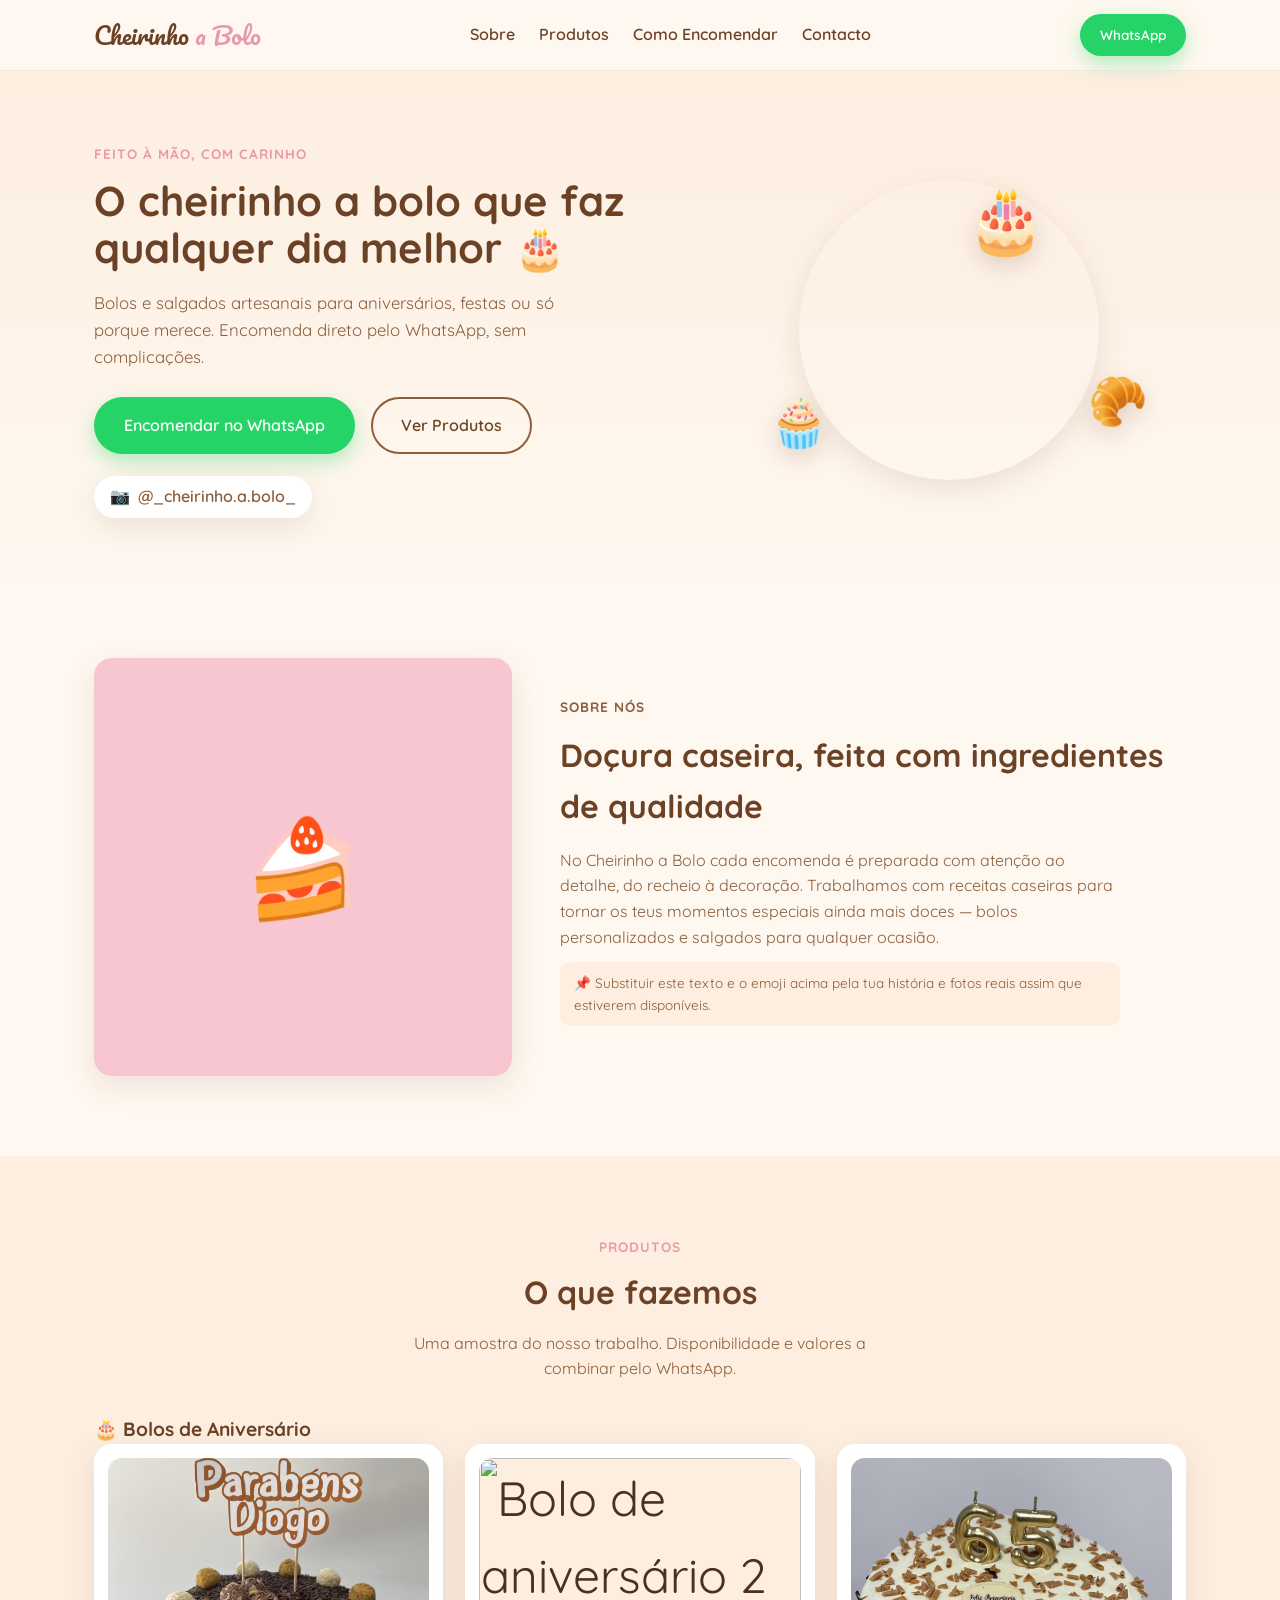
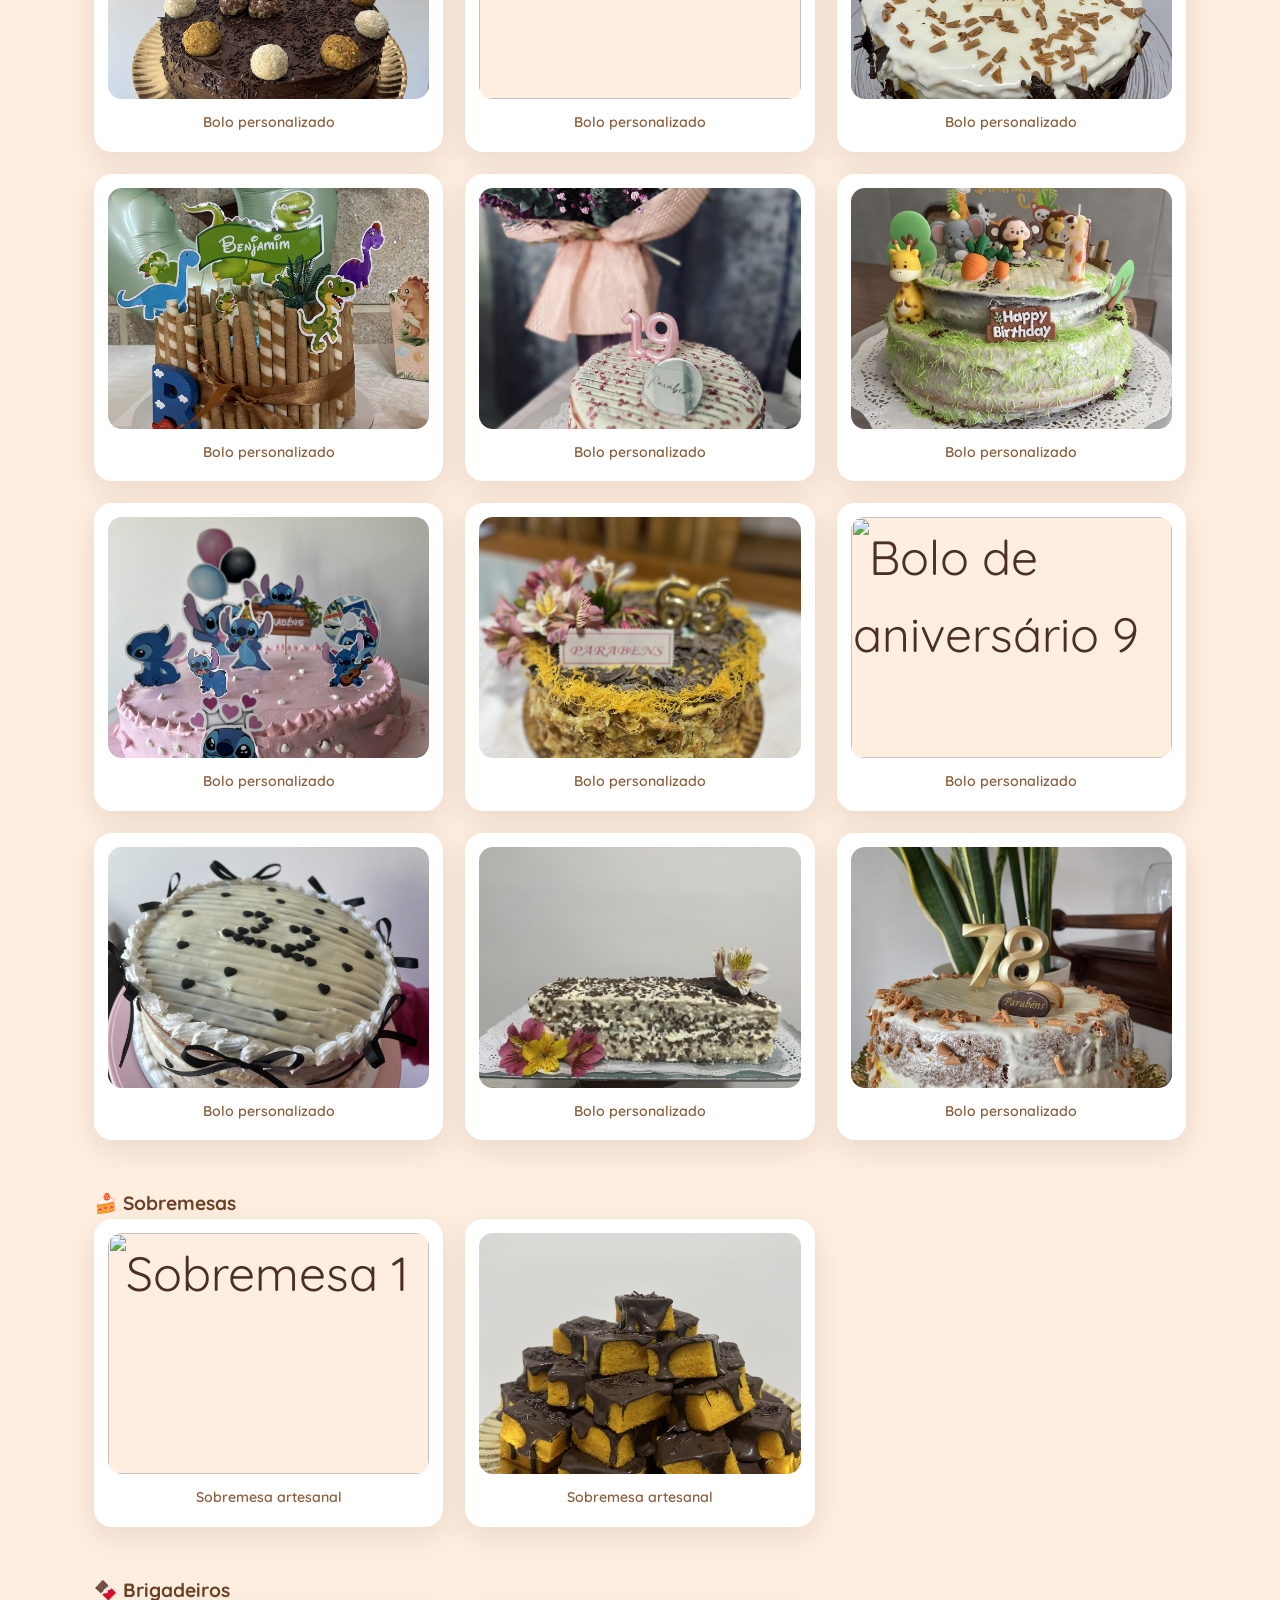
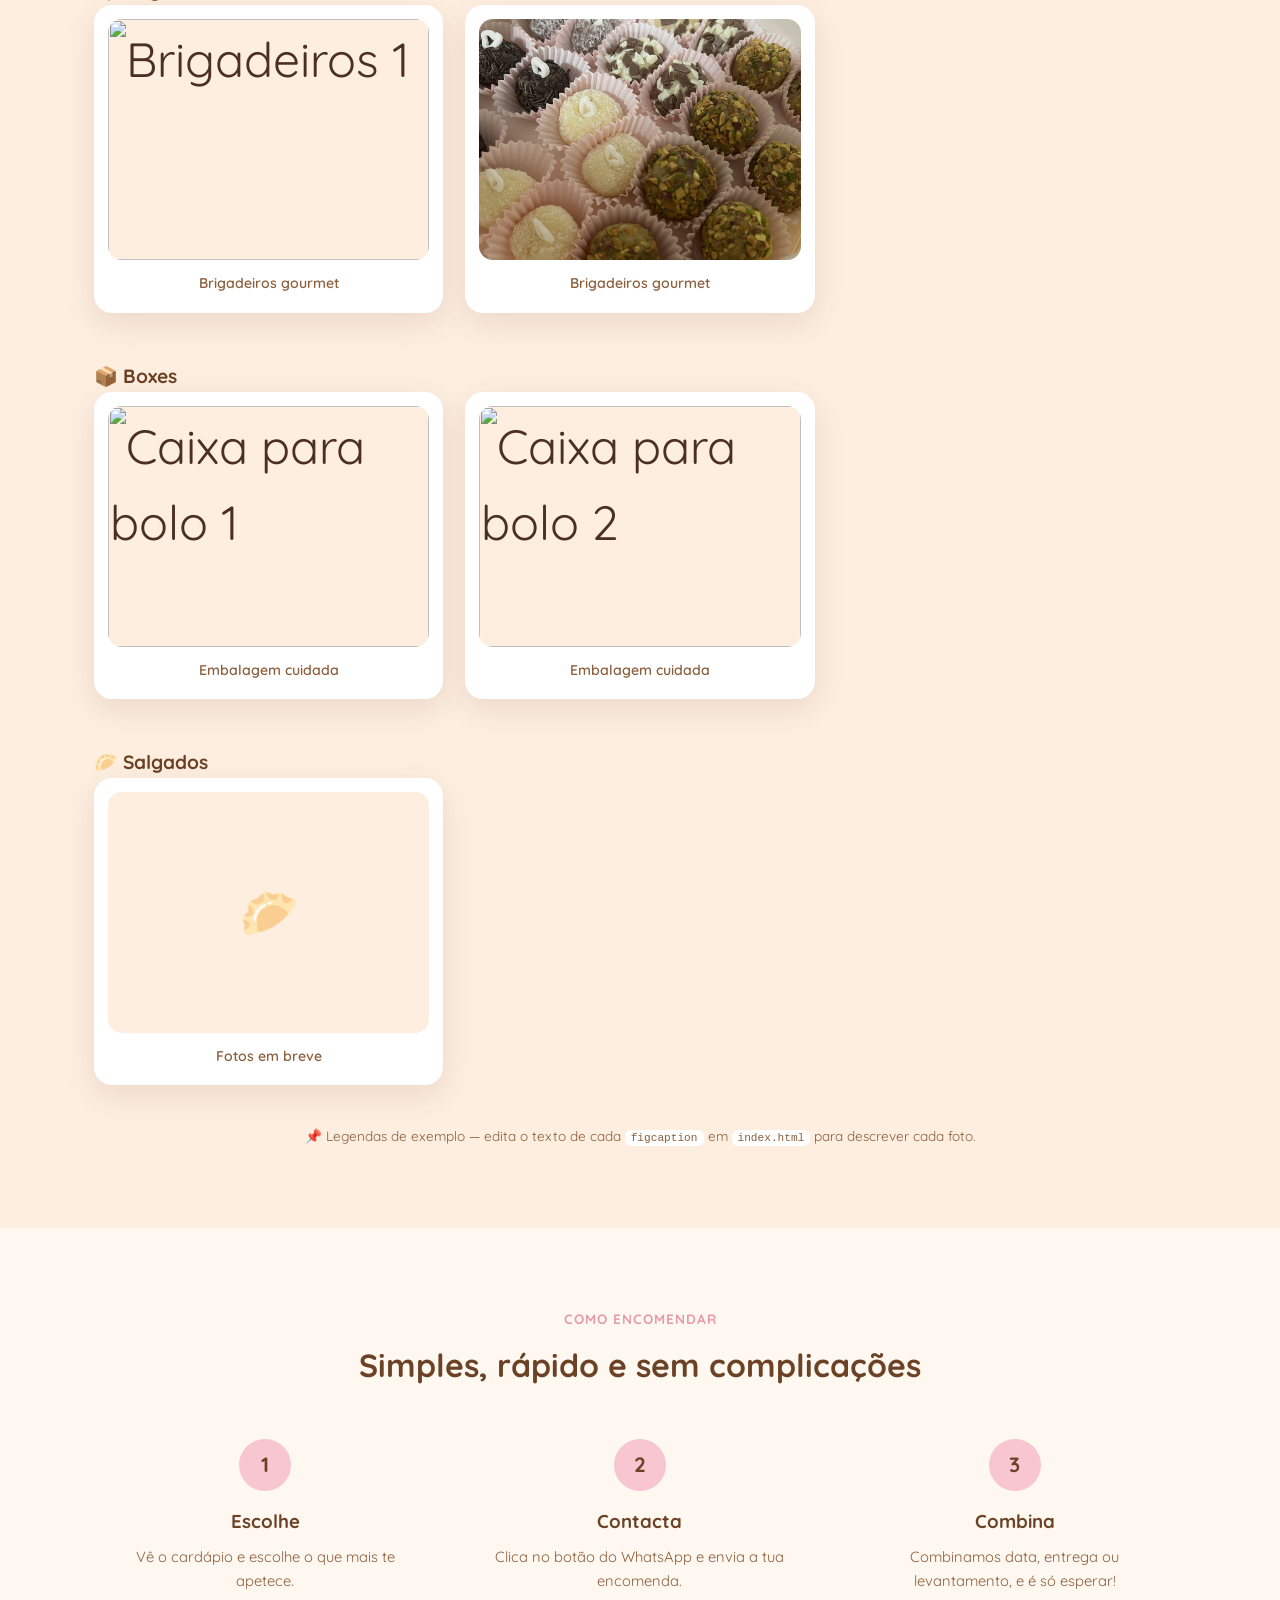
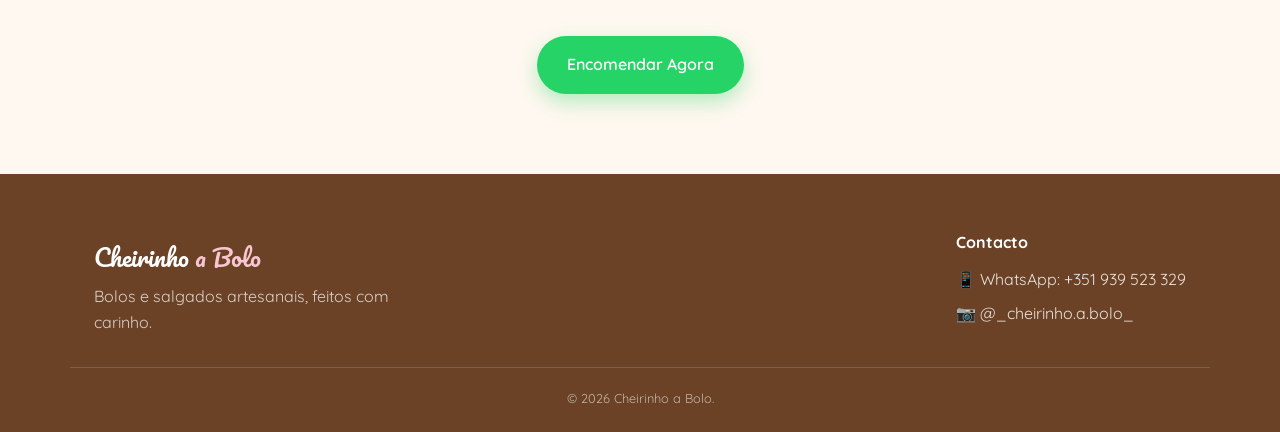
==== index.html @ de9acd0a "Add capa/extra photo toggle, seasonal categories, and vc-logo header Co-Authored-By: Claude Sonnet 5" ====
<!D
CTYPE html>
<html lang="pt">
<head>
<meta charset="UTF-8">
<meta name="viewport" content="width=device-width, initial-scale=1.0">
<title>Cheirinho a Bolo | Bolos e Salgados Artesanais</title>
<meta name="description" content="Bolos e salgados artesanais feitos com carinho. Encomendas via WhatsApp.">
<link rel="icon" href="data:image/svg+xml,<svg xmlns=%22http://www.w3.org/2000/svg%22 viewBox=%220 0 100 100%22><text y=%22.9em%22 font-size=%2290%22>🎂</text></svg>">
<link rel="preconnect" href="https://fonts.googleapis.com">
<link rel="preconnect" href="https://fonts.gstatic.com" crossorigin>
<link href="https://fonts.googleapis.com/css2?family=Quicksand:wght@400;500;600;700&family=Pacifico&display=swap" rel="stylesheet">
<link rel="stylesheet" href="css/style.css">
</head>
<body>

<header class="site-header">
  <div class="container header-inner">
    <a href="#topo" class="logo">Cheirinho <span>a Bolo</span></a>

    <nav class="nav" id="nav">
      <a href="#sobre">Sobre</a>
      <a href="#produtos">Produtos</a>
      <a href="#como-encomendar">Como Encomendar</a>
      <a href="#contacto">Contacto</a>
    </nav>

    <div class="header-actions">
      <a class="btn btn-whatsapp btn-small" href="https://wa.me/351939523329?text=Ol%C3%A1!%20Gostaria%20de%20obter%20mais%20informa%C3%A7%C3%B5es." target="_blank" rel="noopener">
        WhatsApp
      </a>
      <button class="nav-toggle" id="navToggle" aria-label="Abrir menu" aria-expanded="false">
        <span></span><span></span><span></span>
      </button>
    </div>
  </div>
</header>

<main id="topo">

  <!-- HERO -->
  <section class="hero">
    <div class="container hero-inner">
      <div class="hero-text">
        <p class="hero-kicker">Feito à mão, com carinho</p>
        <h1>O cheirinho a bolo que faz qualquer dia melhor 🎂</h1>
        <p class="hero-sub">Bolos e salgados artesanais para aniversários, festas ou só porque merece. Encomenda direto pelo WhatsApp, sem complicações.</p>
        <div class="hero-cta">
          <a class="btn btn-whatsapp" href="https://wa.me/351939523329?text=Ol%C3%A1!%20Gostaria%20de%20obter%20mais%20informa%C3%A7%C3%B5es." target="_blank" rel="noopener">
            Encomendar no WhatsApp
          </a>
          <a class="btn btn-outline" href="#produtos">Ver Produtos</a>
        </div>
        <a class="instagram-chip" href="https://www.instagram.com/_cheirinho.a.bolo_/" target="_blank" rel="noopener">
          <span class="ig-icon">📷</span> @_cheirinho.a.bolo_
        </a>
      </div>
      <div class="hero-visual" aria-hidden="true">
        <div class="hero-blob"></div>
        <div class="hero-emoji hero-emoji-1">🎂</div>
        <div class="hero-emoji hero-emoji-2">🧁</div>
        <div class="hero-emoji hero-emoji-3">🥐</div>
      </div>
    </div>
  </section>

  <!-- SOBRE -->
  <section class="sobre" id="sobre">
    <div class="container sobre-inner">
      <div class="sobre-placeholder" aria-hidden="true">🍰</div>
      <div class="sobre-text">
        <p class="section-kicker">Sobre nós</p>
        <h2>Doçura caseira, feita com ingredientes de qualidade</h2>
        <p>No Cheirinho a Bolo cada encomenda é preparada com atenção ao detalhe, do recheio à decoração. Trabalhamos com receitas caseiras para tornar os teus momentos especiais ainda mais doces — bolos personalizados e salgados para qualquer ocasião.</p>
        <p class="sobre-note">📌 Substituir este texto e o emoji acima pela tua história e fotos reais assim que estiverem disponíveis.</p>
      </div>
    </div>
  </section>

  <!-- PRODUTOS -->
  <section class="produtos" id="produtos">
    <div class="container">
      <p class="section-kicker center">Produtos</p>
      <h2 class="center">O que fazemos</h2>
      <p class="section-sub center">Uma amostra do nosso trabalho. Disponibilidade e valores a combinar pelo WhatsApp.</p>

      <div class="produto-categoria">
        <h3>🎂 Bolos de Aniversário</h3>
        <div class="produto-grid">
          <figure class="produto-card">
            <div class="produto-card-img"><img src="images/bolos-aniversario/bolos-aniversario-1.jpg" alt="Bolo de aniversário 1" loading="lazy"></div>
            <figcaption>Bolo personalizado</figcaption>
          </figure>
          <figure class="produto-card">
            <div class="produto-card-img"><img src="images/bolos-aniversario/bolos-aniversario-2.jpg" alt="Bolo de aniversário 2" loading="lazy"></div>
            <figcaption>Bolo personalizado</figcaption>
          </figure>
          <figure class="produto-card">
            <div class="produto-card-img"><img src="images/bolos-aniversario/bolos-aniversario-3.jpg" alt="Bolo de aniversário 3" loading="lazy"></div>
            <figcaption>Bolo personalizado</figcaption>
          </figure>
          <figure class="produto-card">
            <div class="produto-card-img"><img src="images/bolos-aniversario/bolos-aniversario-4.jpg" alt="Bolo de aniversário 4" loading="lazy"></div>
            <figcaption>Bolo personalizado</figcaption>
          </figure>
          <figure class="produto-card">
            <div class="produto-card-img"><img src="images/bolos-aniversario/bolos-aniversario-5.jpg" alt="Bolo de aniversário 5" loading="lazy"></div>
            <figcaption>Bolo personalizado</figcaption>
          </figure>
          <figure class="produto-card">
            <div class="produto-card-img"><img src="images/bolos-aniversario/bolos-aniversario-6.jpg" alt="Bolo de aniversário 6" loading="lazy"></div>
            <figcaption>Bolo personalizado</figcaption>
          </figure>
          <figure class="produto-card">
            <div class="produto-card-img"><img src="images/bolos-aniversario/bolos-aniversario-7.jpg" alt="Bolo de aniversário 7" loading="lazy"></div>
            <figcaption>Bolo personalizado</figcaption>
          </figure>
          <figure class="produto-card">
            <div class="produto-card-img"><img src="images/bolos-aniversario/bolos-aniversario-8.jpg" alt="Bolo de aniversário 8" loading="lazy"></div>
            <figcaption>Bolo personalizado</figcaption>
          </figure>
          <figure class="produto-card">
            <div class="produto-card-img"><img src="images/bolos-aniversario/bolos-aniversario-9.jpg" alt="Bolo de aniversário 9" loading="lazy"></div>
            <figcaption>Bolo personalizado</figcaption>
          </figure>
          <figure class="produto-card">
            <div class="produto-card-img"><img src="images/bolos-aniversario/bolos-aniversario-10.jpg" alt="Bolo de aniversário 10" loading="lazy"></div>
            <figcaption>Bolo personalizado</figcaption>
          </figure>
          <figure class="produto-card">
            <div class="produto-card-img"><img src="images/bolos-aniversario/bolos-aniversario-11.jpg" alt="Bolo de aniversário 11" loading="lazy"></div>
            <figcaption>Bolo personalizado</figcaption>
          </figure>
          <figure class="produto-card">
            <div class="produto-card-img"><img src="images/bolos-aniversario/bolos-aniversario-12.jpg" alt="Bolo de aniversário 12" loading="lazy"></div>
            <figcaption>Bolo personalizado</figcaption>
          </figure>
        </div>
      </div>

      <div class="produto-categoria">
        <h3>🍰 Sobremesas</h3>
        <div class="produto-grid">
          <figure class="produto-card">
            <div class="produto-card-img"><img src="images/sobremesas/sobremesas-1.jpg" alt="Sobremesa 1" loading="lazy"></div>
            <figcaption>Sobremesa artesanal</figcaption>
          </figure>
          <figure class="produto-card">
            <div class="produto-card-img"><img src="images/sobremesas/sobremesas-2.jpg" alt="Sobremesa 2" loading="lazy"></div>
            <figcaption>Sobremesa artesanal</figcaption>
          </figure>
        </div>
      </div>

      <div class="produto-categoria">
        <h3>🍫 Brigadeiros</h3>
        <div class="produto-grid">
          <figure class="produto-card">
            <div class="produto-card-img"><img src="images/brigadeiros/brigadeiros-1.jpg" alt="Brigadeiros 1" loading="lazy"></div>
            <figcaption>Brigadeiros gourmet</figcaption>
          </figure>
          <figure class="produto-card">
            <div class="produto-card-img"><img src="images/brigadeiros/brigadeiros-2.jpg" alt="Brigadeiros 2" loading="lazy"></div>
            <figcaption>Brigadeiros gourmet</figcaption>
          </figure>
        </div>
      </div>

      <div class="produto-categoria">
        <h3>📦 Boxes</h3>
        <div class="produto-grid">
          <figure class="produto-card">
            <div class="produto-card-img"><img src="images/boxes/boxes-1.jpg" alt="Caixa para bolo 1" loading="lazy"></div>
            <figcaption>Embalagem cuidada</figcaption>
          </figure>
          <figure class="produto-card">
            <div class="produto-card-img"><img src="images/boxes/boxes-2.jpg" alt="Caixa para bolo 2" loading="lazy"></div>
            <figcaption>Embalagem cuidada</figcaption>
          </figure>
        </div>
      </div>

      <div class="produto-categoria">
        <h3>🥟 Salgados</h3>
        <div class="produto-grid">
          <figure class="produto-card">
            <div class="produto-card-img" aria-hidden="true">🥟</div>
            <figcaption>Fotos em breve</figcaption>
          </figure>
        </div>
      </div>

      <p class="menu-note">📌 Legendas de exemplo — edita o texto de cada <code>figcaption</code> em <code>index.html</code> para descrever cada foto.</p>
    </div>
  </section>

  <!-- COMO ENCOMENDAR -->
  <section class="passos" id="como-encomendar">
    <div class="container">
      <p class="section-kicker center">Como encomendar</p>
      <h2 class="center">Simples, rápido e sem complicações</h2>

      <div class="passos-grid">
        <div class="passo">
          <div class="passo-num">1</div>
          <h3>Escolhe</h3>
          <p>Vê o cardápio e escolhe o que mais te apetece.</p>
        </div>
        <div class="passo">
          <div class="passo-num">2</div>
          <h3>Contacta</h3>
          <p>Clica no botão do WhatsApp e envia a tua encomenda.</p>
        </div>
        <div class="passo">
          <div class="passo-num">3</div>
          <h3>Combina</h3>
          <p>Combinamos data, entrega ou levantamento, e é só esperar!</p>
        </div>
      </div>

      <div class="passos-cta">
        <a class="btn btn-whatsapp" href="https://wa.me/351939523329?text=Ol%C3%A1!%20Gostaria%20de%20obter%20mais%20informa%C3%A7%C3%B5es." target="_blank" rel="noopener">
          Encomendar Agora
        </a>
      </div>
    </div>
  </section>

</main>

<footer class="site-footer" id="contacto">
  <div class="container footer-inner">
    <div class="footer-brand">
      <p class="logo">Cheirinho <span>a Bolo</span></p>
      <p>Bolos e salgados artesanais, feitos com carinho.</p>
    </div>

    <div class="footer-links">
      <h4>Contacto</h4>
      <a href="https://wa.me/351939523329" target="_blank" rel="noopener">📱 WhatsApp: +351 939 523 329</a>
      <a href="https://www.instagram.com/_cheirinho.a.bolo_/" target="_blank" rel="noopener">📷 @_cheirinho.a.bolo_</a>
    </div>
  </div>
  <p class="footer-bottom">© <span id="year"></span> Cheirinho a Bolo.</p>
</footer>

<script src="js/script.js"></script>
</body>
</html>
---- css/style.css ----
/* ---------- Reset & base ---------- */
* { box-sizing: border-box; margin: 0; padding: 0; }

:root {
  --pink: #f7c6d0;
  --pink-dark: #e79aac;
  --cream: #fff8f0;
  --cream-2: #fdeee0;
  --brown: #6b4226;
  --brown-light: #8b5e3c;
  --gold: #d9a66c;
  --whatsapp: #25d366;
  --whatsapp-dark: #1ebe5b;
  --text: #4a2f22;
  --radius: 18px;
  --shadow: 0 10px 30px rgba(107, 66, 38, 0.12);
}

html { scroll-behavior: smooth; }

body {
  font-family: 'Quicksand', sans-serif;
  color: var(--text);
  background: var(--cream);
  line-height: 1.6;
}

h1, h2, h3 {
  font-weight: 700;
  color: var(--brown);
}

.container {
  width: 100%;
  max-width: 1140px;
  margin: 0 auto;
  padding: 0 24px;
}

a { text-decoration: none; color: inherit; }
ul { list-style: none; }
img { max-width: 100%; display: block; }

.center { text-align: center; }

/* ---------- Buttons ---------- */
.btn {
  display: inline-flex;
  align-items: center;
  gap: 8px;
  padding: 14px 28px;
  border-radius: 999px;
  font-weight: 600;
  font-size: 1rem;
  border: 2px solid transparent;
  cursor: pointer;
  transition: transform 0.15s ease, box-shadow 0.15s ease, background 0.15s ease;
}
.btn:hover { transform: translateY(-2px); }

.btn-whatsapp {
  background: var(--whatsapp);
  color: #fff;
  box-shadow: 0 8px 20px rgba(37, 211, 102, 0.35);
}
.btn-whatsapp:hover { background: var(--whatsapp-dark); }

.btn-outline {
  background: transparent;
  color: var(--brown);
  border-color: var(--brown-light);
}
.btn-outline:hover { background: var(--cream-2); }

.btn-small {
  padding: 8px 18px;
  font-size: 0.85rem;
}

/* ---------- Header ---------- */
.site-header {
  position: sticky;
  top: 0;
  z-index: 100;
  background: rgba(255, 248, 240, 0.92);
  backdrop-filter: blur(8px);
  border-bottom: 1px solid rgba(107, 66, 38, 0.08);
}

.header-inner {
  display: flex;
  align-items: center;
  justify-content: space-between;
  padding-top: 14px;
  padding-bottom: 14px;
}

.logo {
  font-family: 'Pacifico', cursive;
  font-size: 1.5rem;
  color: var(--brown);
}
.logo span { color: var(--pink-dark); }

.logo-link { display: flex; align-items: center; }
.logo-img {
  height: 40px;
  width: auto;
}

.footer-logo-img {
  height: 84px;
  width: 84px;
  border-radius: 50%;
  object-fit: cover;
  margin-bottom: 14px;
}

.nav {
  display: flex;
  flex-wrap: wrap;
  gap: 24px;
}
.nav a {
  font-weight: 600;
  color: var(--brown);
  position: relative;
}
.nav a:hover { color: var(--pink-dark); }

.header-actions {
  display: flex;
  align-items: center;
  gap: 14px;
}

.nav-toggle {
  display: none;
  flex-direction: column;
  gap: 5px;
  background: none;
  border: none;
  cursor: pointer;
  padding: 6px;
}
.nav-toggle span {
  width: 24px;
  height: 2px;
  background: var(--brown);
  border-radius: 2px;
}

/* ---------- Hero ---------- */
.hero {
  padding: 72px 0 60px;
  background: linear-gradient(180deg, var(--cream-2) 0%, var(--cream) 100%);
  overflow: hidden;
}

.hero-inner {
  display: grid;
  grid-template-columns: 1.1fr 0.9fr;
  gap: 40px;
  align-items: center;
}

.hero-kicker {
  font-weight: 700;
  color: var(--pink-dark);
  text-transform: uppercase;
  letter-spacing: 1px;
  font-size: 0.85rem;
  margin-bottom: 12px;
}

.hero-text h1 {
  font-size: 2.6rem;
  line-height: 1.15;
  margin-bottom: 18px;
}

.hero-sub {
  font-size: 1.05rem;
  color: var(--brown-light);
  margin-bottom: 26px;
  max-width: 480px;
}

.hero-cta {
  display: flex;
  flex-wrap: wrap;
  gap: 16px;
  margin-bottom: 22px;
}

.instagram-chip {
  display: inline-flex;
  align-items: center;
  gap: 8px;
  font-weight: 600;
  color: var(--brown-light);
  background: #fff;
  padding: 8px 16px;
  border-radius: 999px;
  box-shadow: var(--shadow);
}
.instagram-chip:hover { color: var(--pink-dark); }

.hero-visual {
  position: relative;
  height: 340px;
}

.hero-blob {
  position: absolute;
  inset: 0;
  margin: auto;
  width: 300px;
  height: 300px;
  border-radius: 50%;
  object-fit: cover;
  box-shadow: var(--shadow);
  animation: float 7s ease-in-out infinite;
}

.hero-emoji {
  position: absolute;
  font-size: 4rem;
  filter: drop-shadow(0 8px 12px rgba(107,66,38,0.2));
}
.hero-emoji-1 { top: 2%; left: 62%; transform: translateX(-50%); animation: float 6s ease-in-out infinite; }
.hero-emoji-2 { bottom: 12%; left: 12%; font-size: 3rem; animation: float 5s ease-in-out infinite 0.5s; }
.hero-emoji-3 { bottom: 18%; right: 8%; font-size: 3rem; animation: float 6.5s ease-in-out infinite 1s; }

@keyframes float {
  0%, 100% { transform: translateY(0); }
  50% { transform: translateY(-14px); }
}

/* ---------- Sobre ---------- */
.sobre { padding: 80px 0; }

.sobre-inner {
  display: grid;
  grid-template-columns: 0.8fr 1.2fr;
  gap: 48px;
  align-items: center;
}

.sobre-placeholder {
  background: var(--pink);
  border-radius: var(--radius);
  aspect-ratio: 1 / 1;
  display: flex;
  align-items: center;
  justify-content: center;
  font-size: 6rem;
  box-shadow: var(--shadow);
}

.section-kicker {
  font-weight: 700;
  color: var(--pink-dark);
  text-transform: uppercase;
  letter-spacing: 1px;
  font-size: 0.85rem;
  margin-bottom: 10px;
}

.sobre-text h2 { font-size: 2rem; margin-bottom: 16px; }
.sobre-text p { color: var(--brown-light); margin-bottom: 12px; max-width: 560px; }
.sobre-note {
  font-size: 0.85rem;
  background: var(--cream-2);
  padding: 10px 14px;
  border-radius: 10px;
  display: inline-block;
  color: var(--brown);
}

/* ---------- Produtos ---------- */
.produtos { padding: 80px 0; background: var(--cream-2); }
.produtos-ocasioes { background: var(--cream); border-top: 1px solid rgba(107, 66, 38, 0.08); }

.produtos h2 { font-size: 2rem; margin-bottom: 12px; }
.section-sub {
  color: var(--brown-light);
  max-width: 520px;
  margin: 0 auto 32px;
}

.produto-categoria { margin-top: 48px; }
.produto-categoria:first-of-type { margin-top: 0; }

.produto-categoria h3 {
  font-size: 1.2rem;
  margin: 0;
}

.produto-cat-toggle {
  display: flex;
  align-items: center;
  justify-content: space-between;
  gap: 16px;
  width: 100%;
  background: none;
  border: none;
  padding: 0;
  margin-bottom: 18px;
  cursor: pointer;
  font-family: inherit;
  text-align: left;
}

.toggle-hint {
  display: inline-flex;
  align-items: center;
  gap: 4px;
  flex-shrink: 0;
  font-size: 0.85rem;
  font-weight: 600;
  color: var(--pink-dark);
}

.chevron {
  display: inline-block;
  transition: transform 0.2s ease;
}
.produto-cat-toggle[aria-expanded="true"] .chevron { transform: rotate(180deg); }

.produto-grid {
  display: grid;
  grid-template-columns: repeat(3, 1fr);
  gap: 22px;
}

.produto-grid-extra {
  margin-top: 22px;
}
.produto-grid[hidden] {
  display: none;
}

.produto-card {
  background: #fff;
  border-radius: var(--radius);
  padding: 14px;
  box-shadow: var(--shadow);
  transition: transform 0.15s ease;
}
.produto-card:hover { transform: translateY(-4px); }

.produto-card-img {
  background: var(--cream-2);
  border-radius: 14px;
  aspect-ratio: 4 / 3;
  display: flex;
  align-items: center;
  justify-content: center;
  font-size: 3rem;
  overflow: hidden;
}
.produto-card-img img { width: 100%; height: 100%; object-fit: cover; }

.produto-card figcaption {
  color: var(--brown-light);
  font-size: 0.88rem;
  font-weight: 600;
  text-align: center;
  padding: 12px 4px 4px;
}

.menu-note {
  text-align: center;
  margin-top: 40px;
  font-size: 0.85rem;
  color: var(--brown-light);
}
.menu-note code {
  background: #fff;
  padding: 2px 6px;
  border-radius: 6px;
  font-size: 0.82em;
}

/* ---------- Passos ---------- */
.passos { padding: 80px 0; }
.passos h2 { font-size: 2rem; margin-bottom: 48px; }

.passos-grid {
  display: grid;
  grid-template-columns: repeat(3, 1fr);
  gap: 32px;
  margin-bottom: 44px;
}

.passo { text-align: center; padding: 0 16px; }

.passo-num {
  width: 52px;
  height: 52px;
  border-radius: 50%;
  background: var(--pink);
  color: var(--brown);
  font-weight: 700;
  font-size: 1.3rem;
  display: flex;
  align-items: center;
  justify-content: center;
  margin: 0 auto 16px;
}

.passo h3 { margin-bottom: 8px; }
.passo p { color: var(--brown-light); font-size: 0.92rem; }

.passos-cta { text-align: center; }

/* ---------- Footer ---------- */
.site-footer {
  background: var(--brown);
  color: var(--cream);
  padding: 56px 0 24px;
}

.footer-inner {
  display: flex;
  flex-wrap: wrap;
  justify-content: space-between;
  gap: 32px;
  padding-bottom: 32px;
  border-bottom: 1px solid rgba(255,255,255,0.15);
}

.footer-brand .logo { color: #fff; }
.footer-brand .logo span { color: var(--pink); }
.footer-brand p { color: rgba(255,255,255,0.75); margin-top: 8px; max-width: 320px; }

.footer-links h4 { color: #fff; margin-bottom: 12px; }
.footer-links a {
  display: block;
  color: rgba(255,255,255,0.85);
  margin-bottom: 8px;
}
.footer-links a:hover { color: var(--pink); }

.footer-bottom {
  text-align: center;
  font-size: 0.8rem;
  color: rgba(255,255,255,0.6);
  margin-top: 20px;
}

/* ---------- Responsive ---------- */
@media (max-width: 860px) {
  .hero-inner, .sobre-inner { grid-template-columns: 1fr; }
  .sobre-placeholder { width: 220px; margin: 0 auto; }
  .produto-grid { grid-template-columns: repeat(2, 1fr); }
  .passos-grid { grid-template-columns: 1fr; }
}

@media (max-width: 640px) {
  .nav {
    position: absolute;
    top: 100%;
    left: 0;
    right: 0;
    background: var(--cream);
    flex-direction: column;
    padding: 20px 24px;
    gap: 16px;
    box-shadow: var(--shadow);
    display: none;
  }
  .nav.open { display: flex; }
  .nav-toggle { display: flex; }
  .hero-text h1 { font-size: 2rem; }
  .produto-grid { grid-template-columns: 1fr; }
  .footer-inner { flex-direction: column; }
}
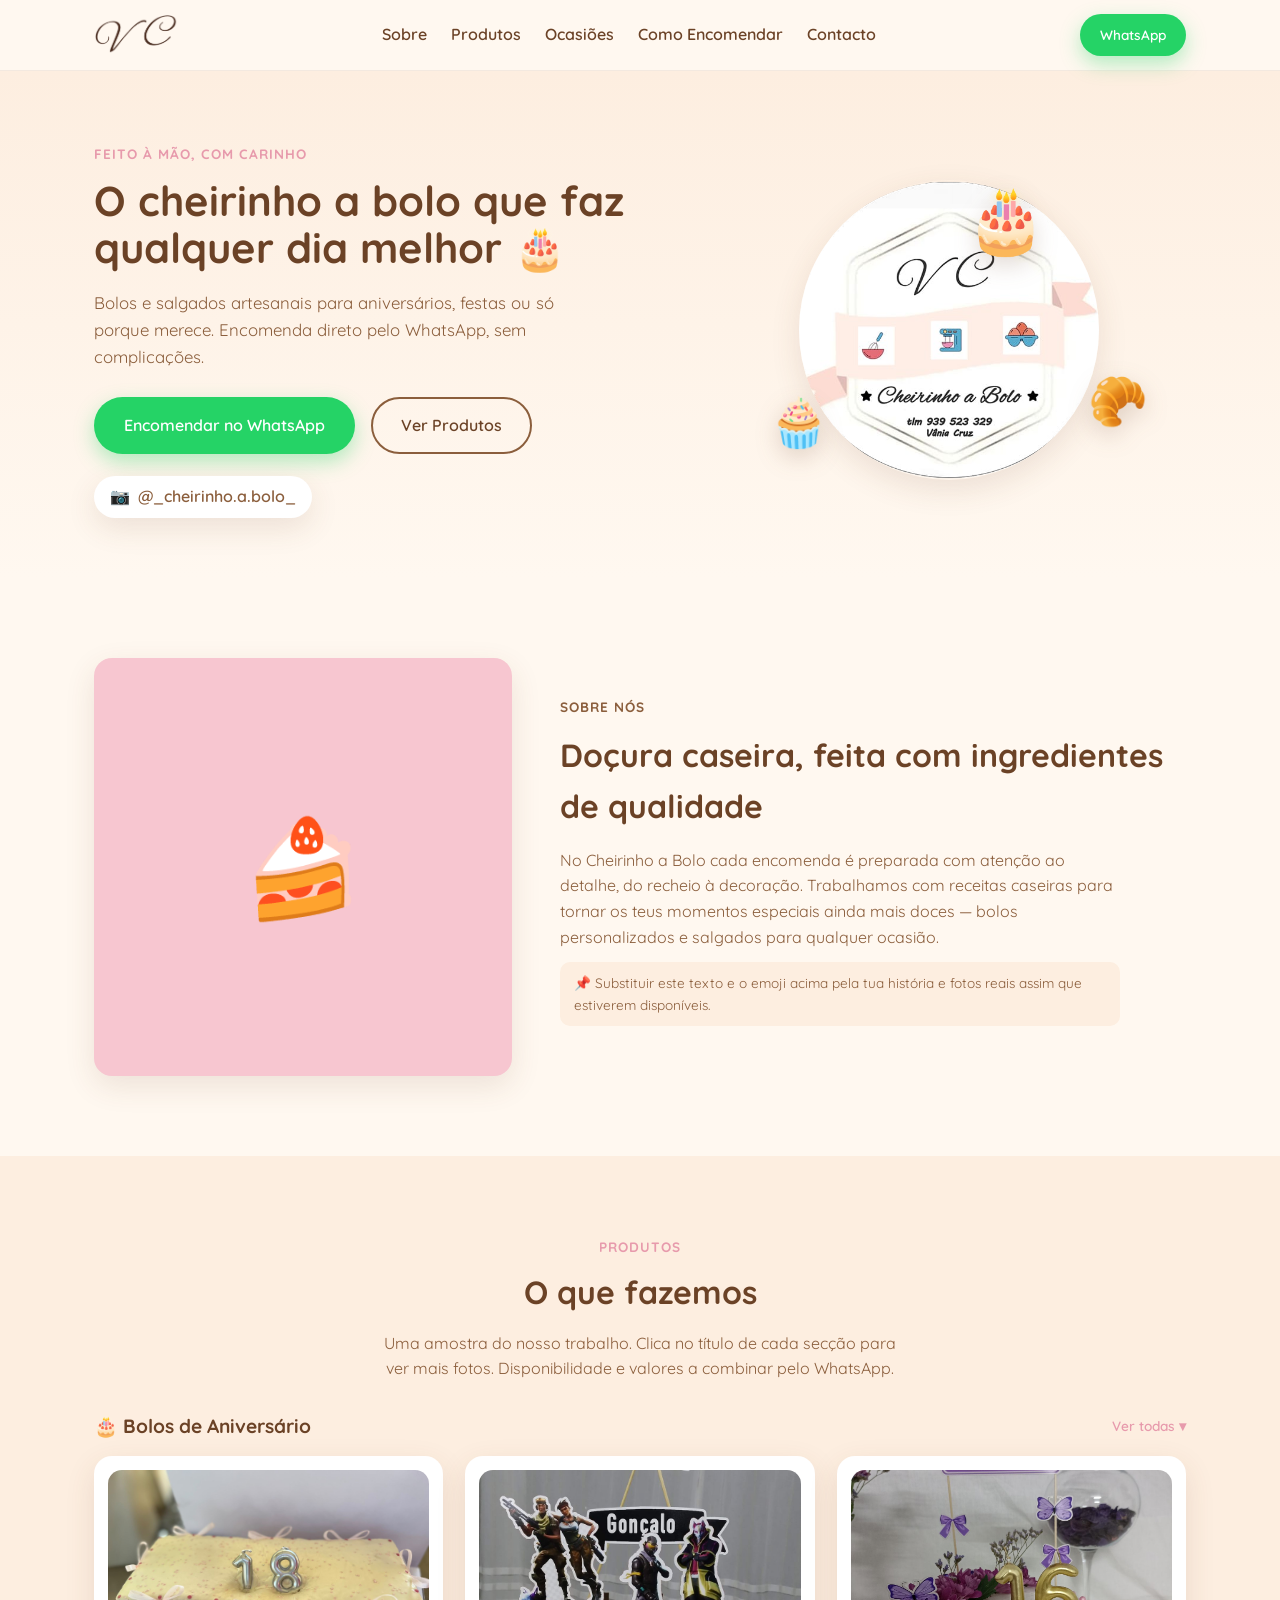
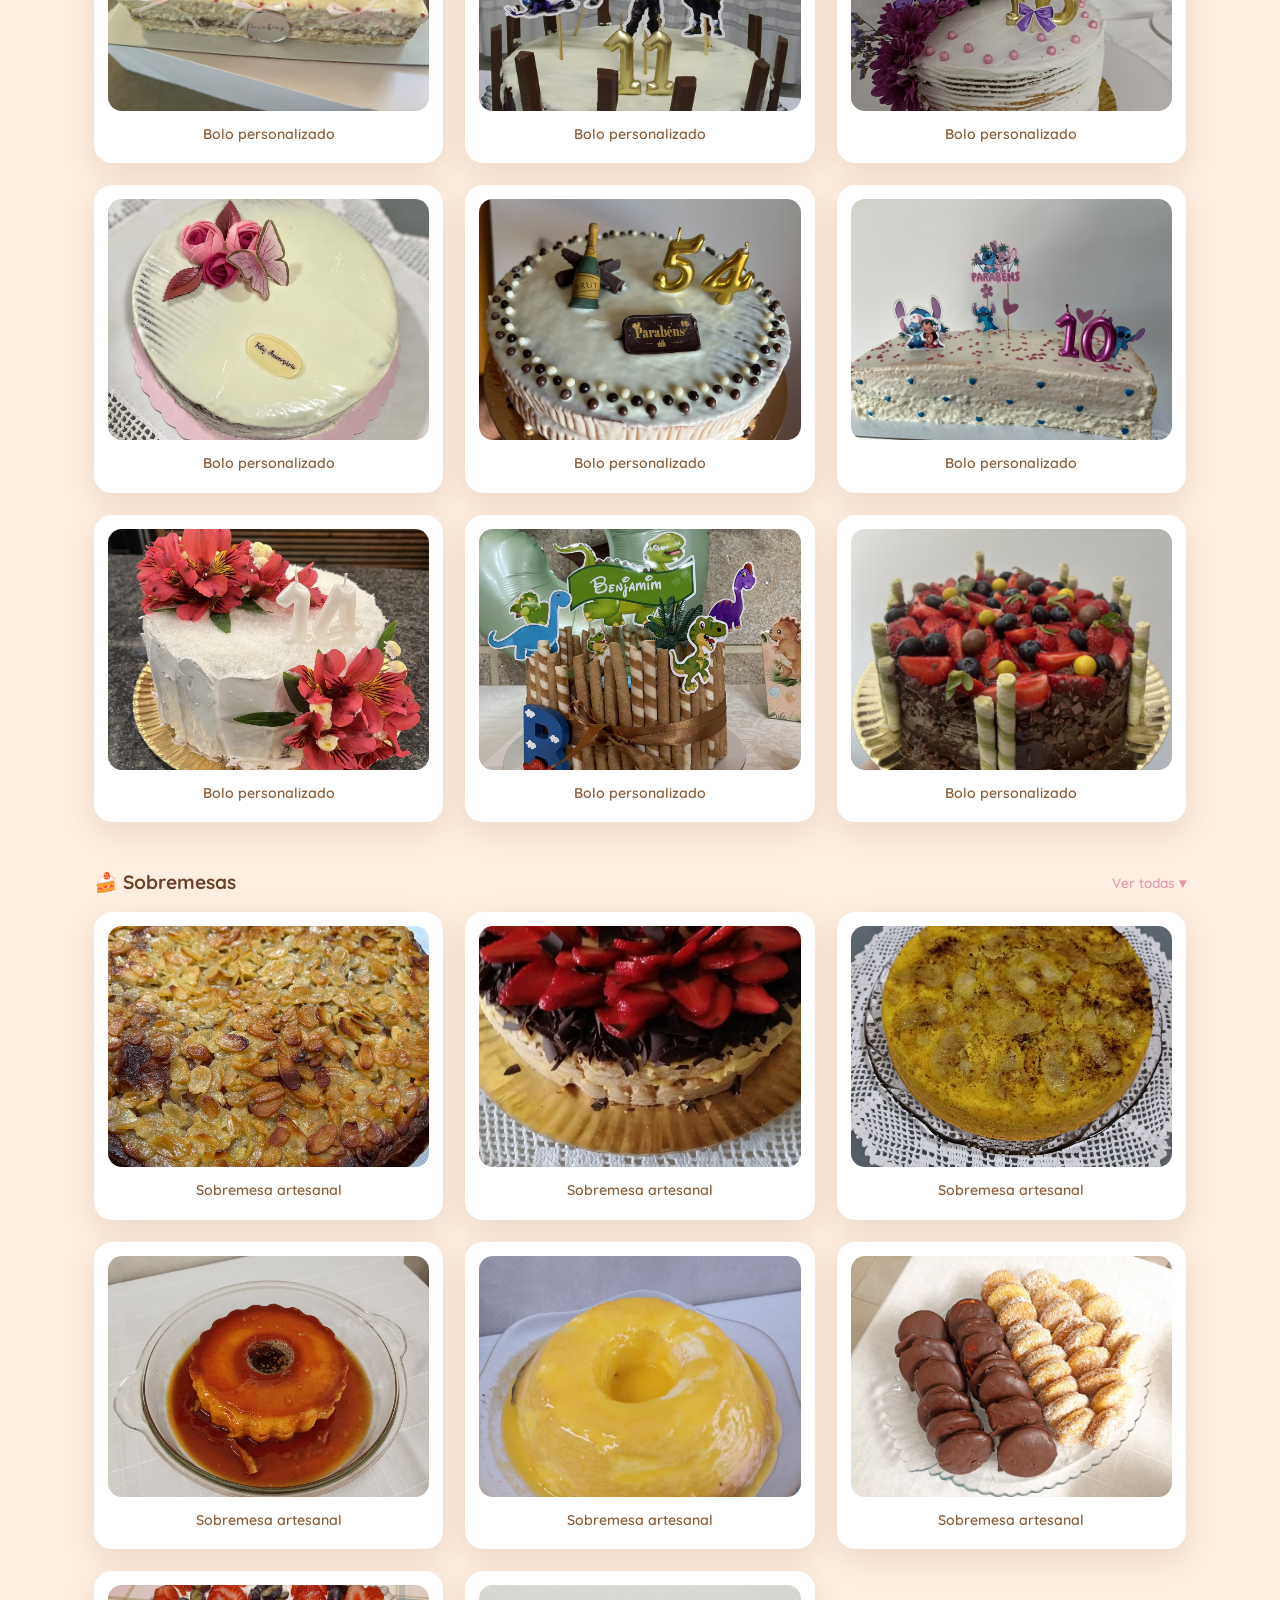
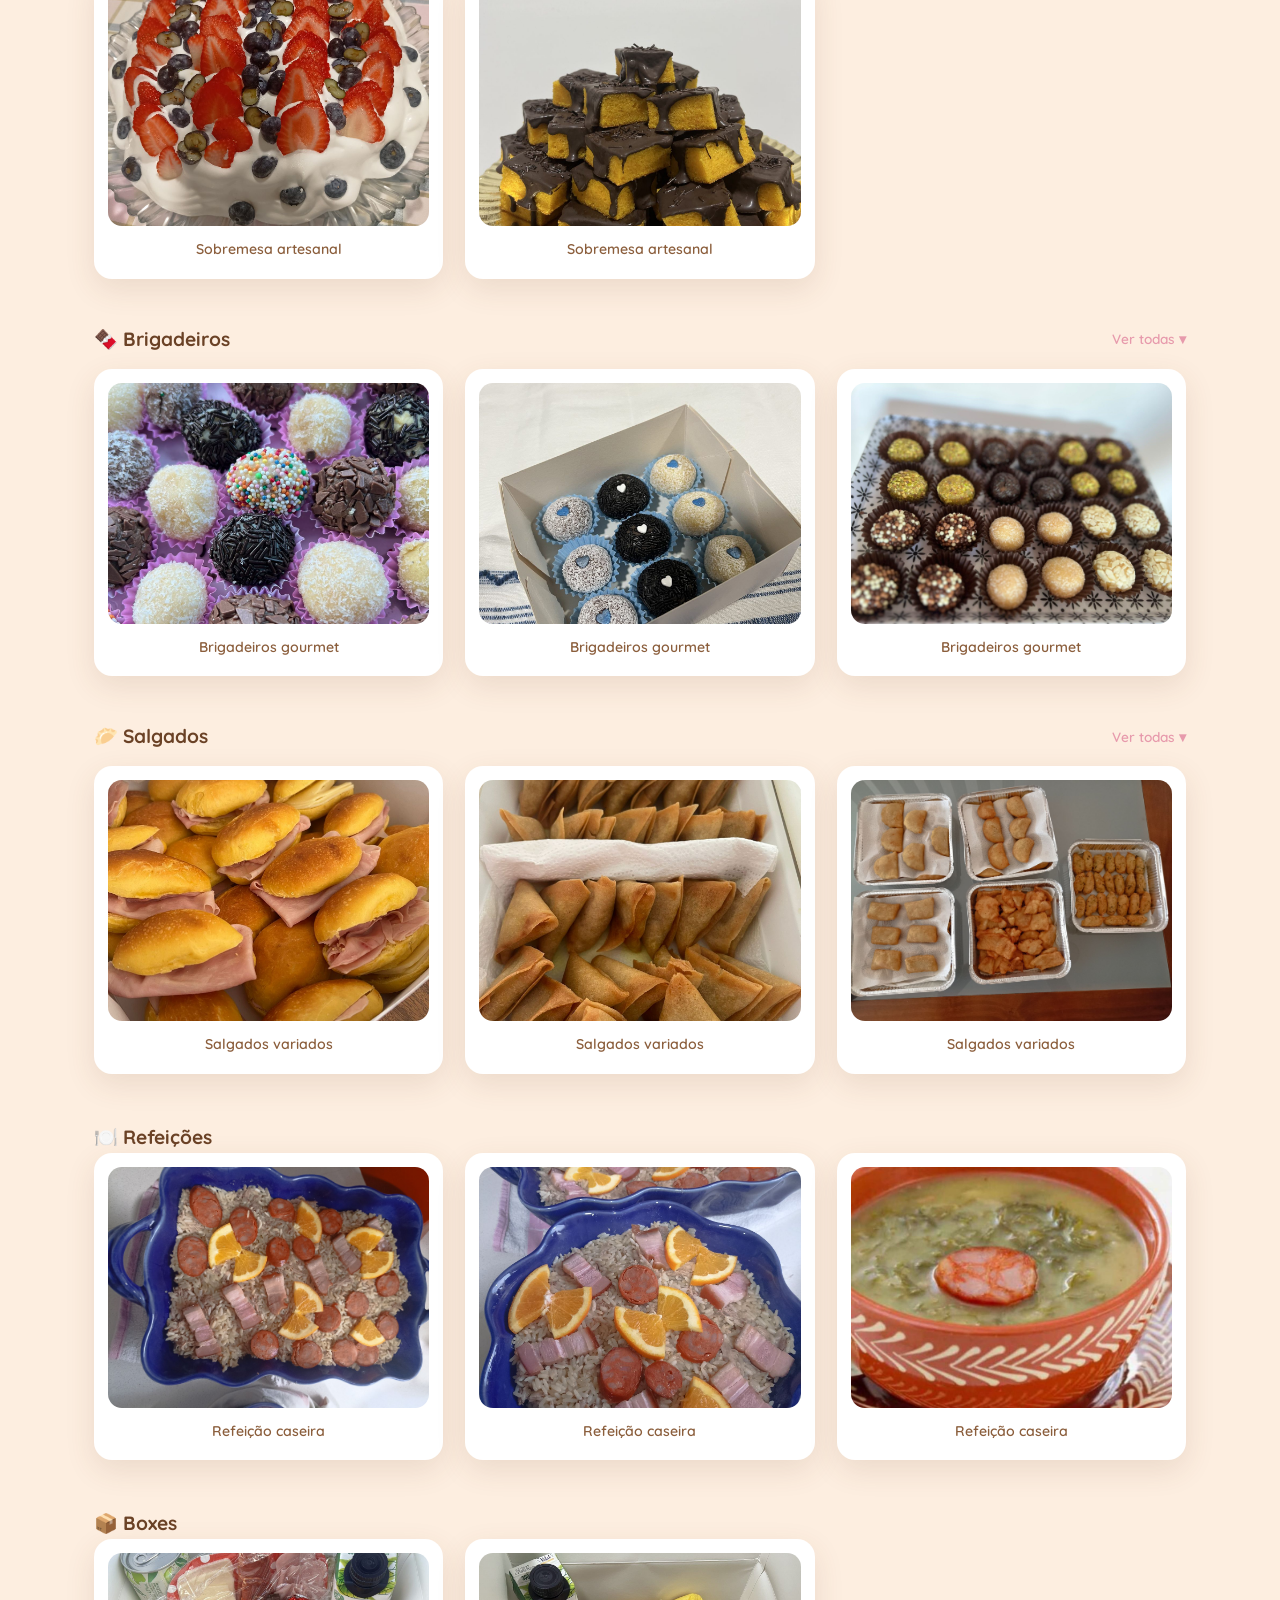
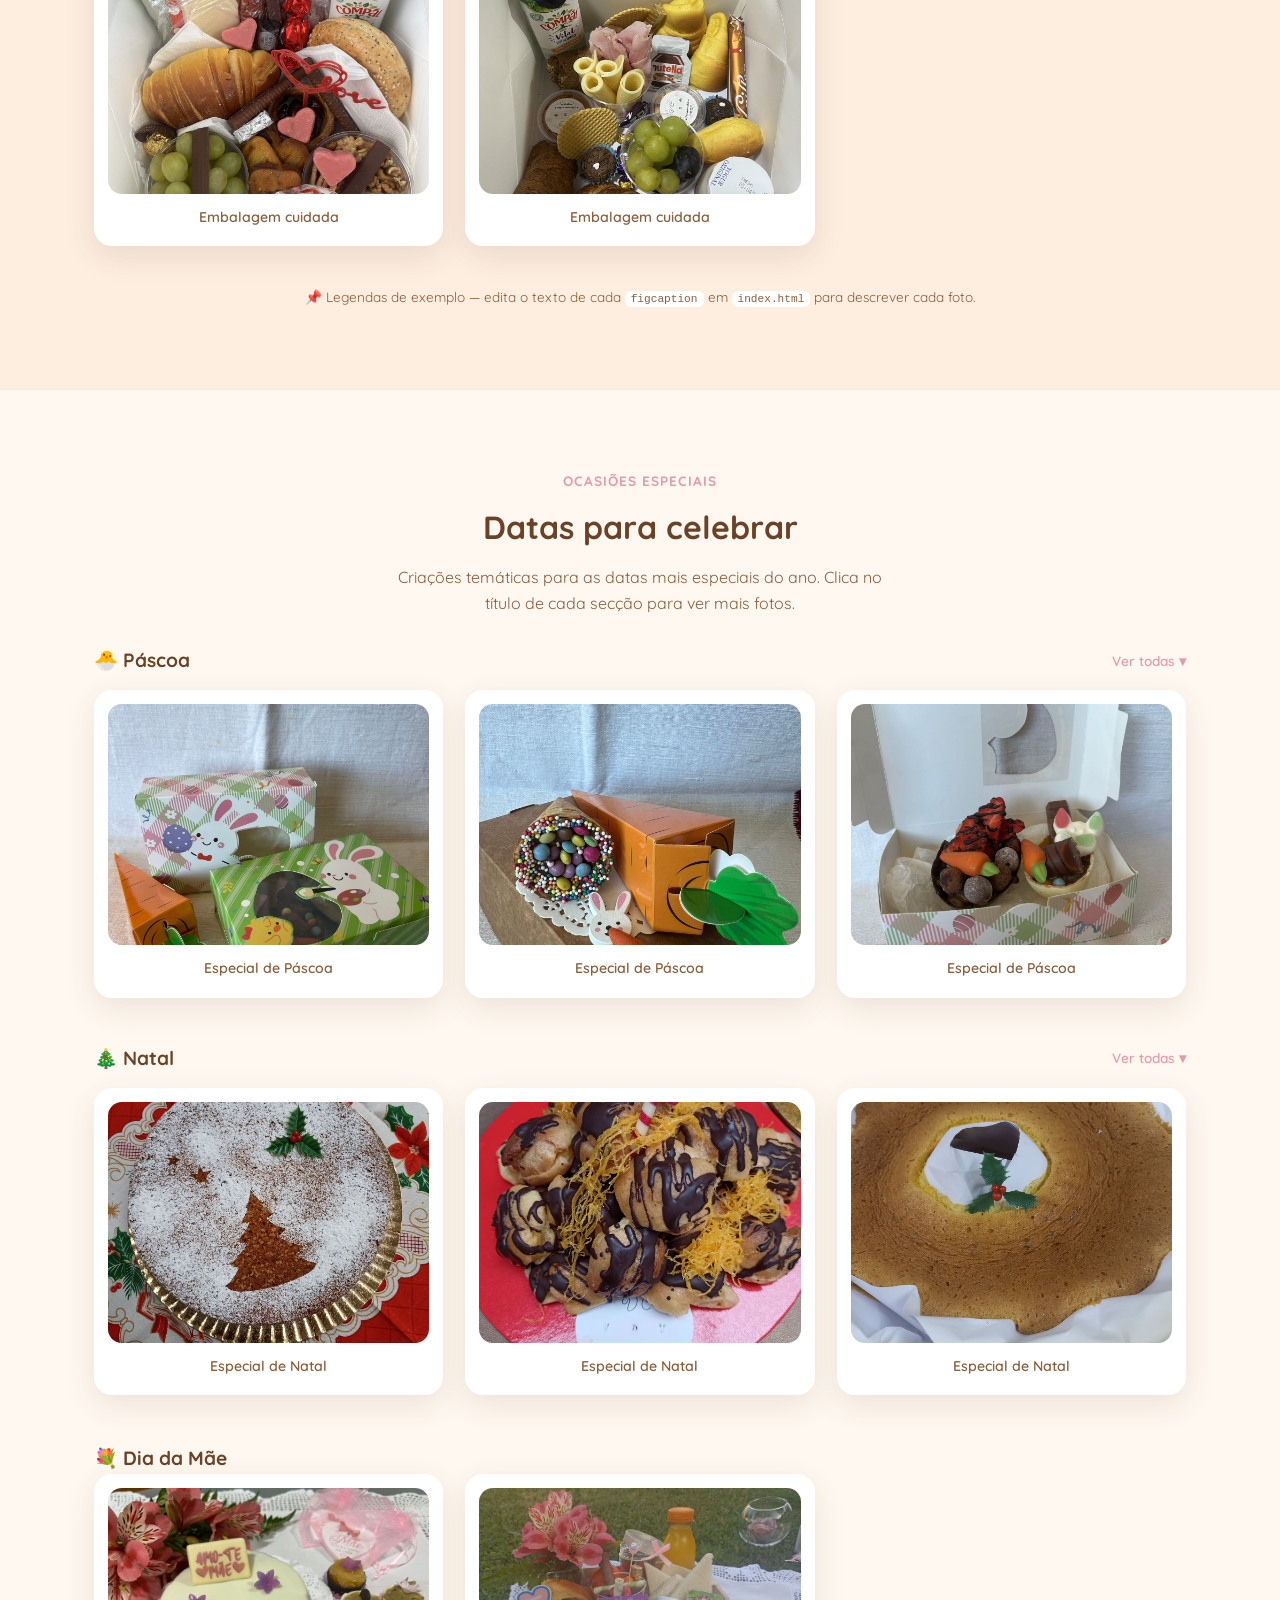
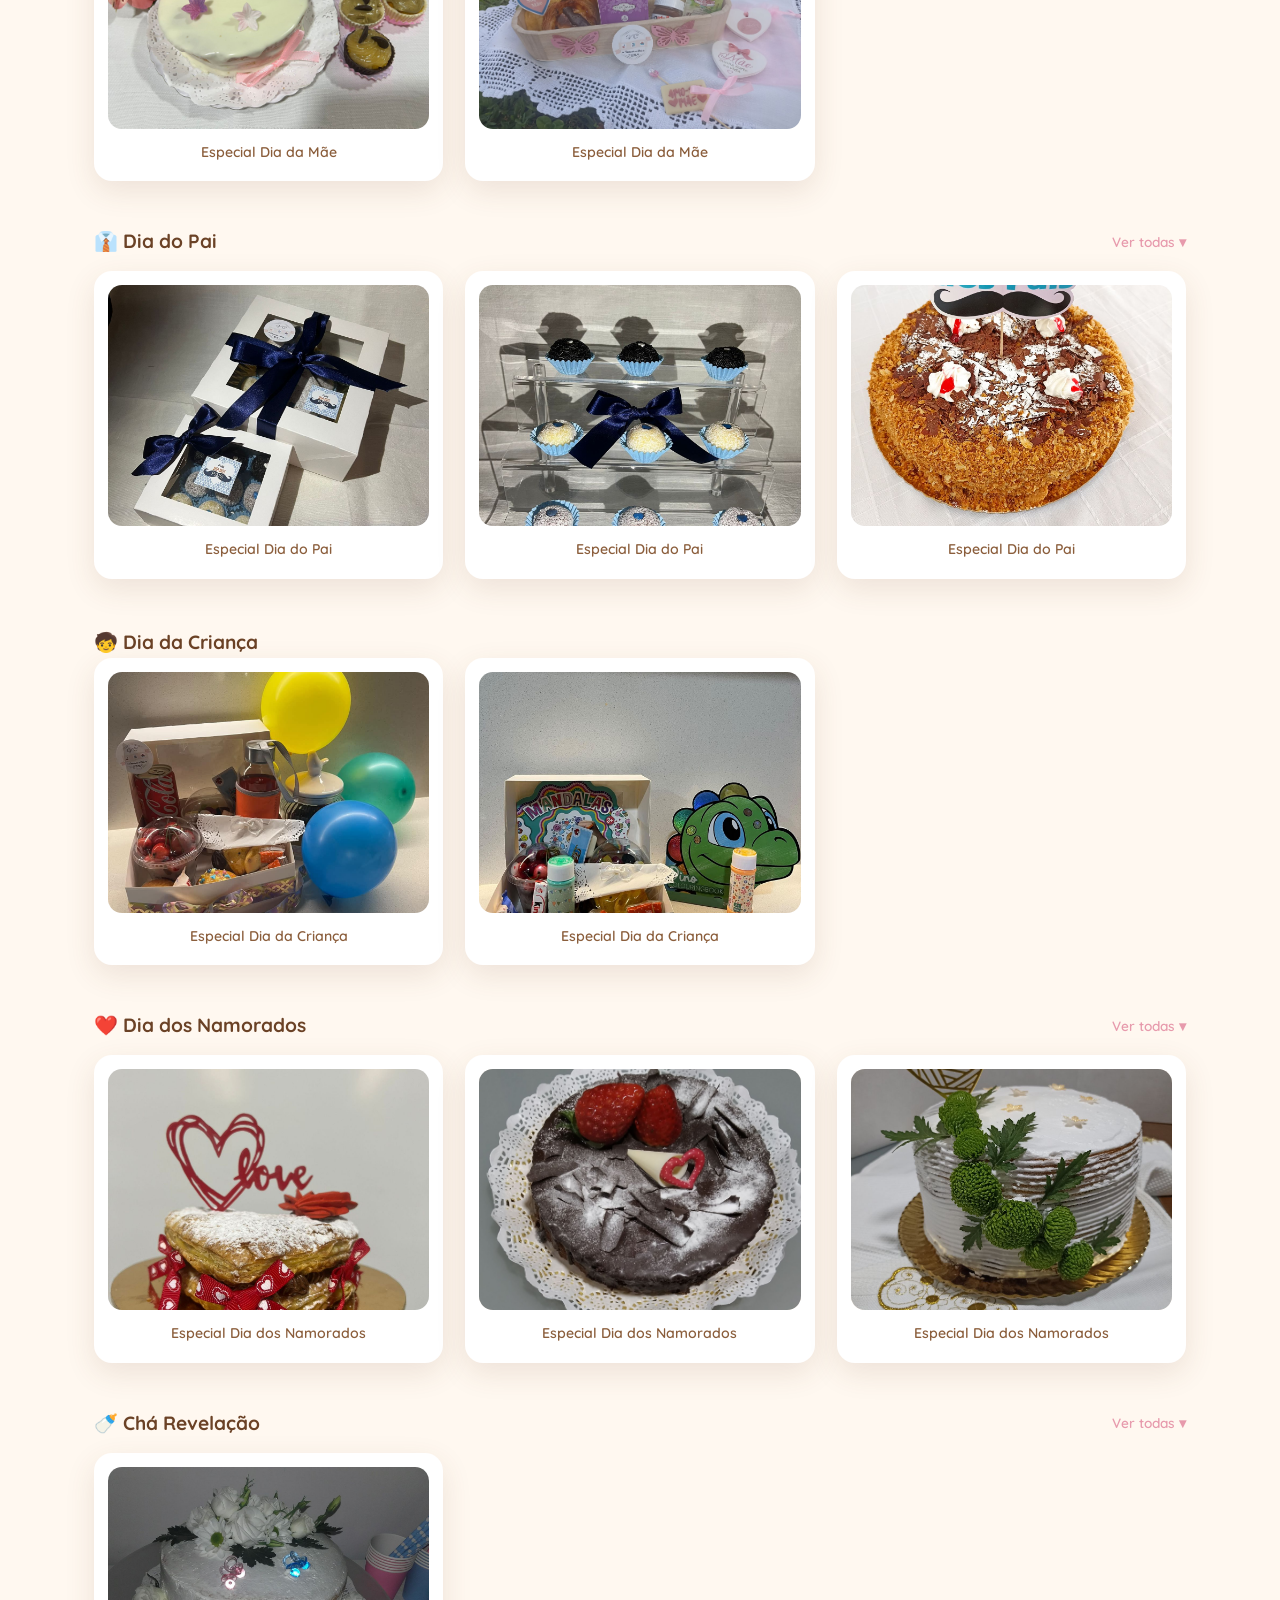
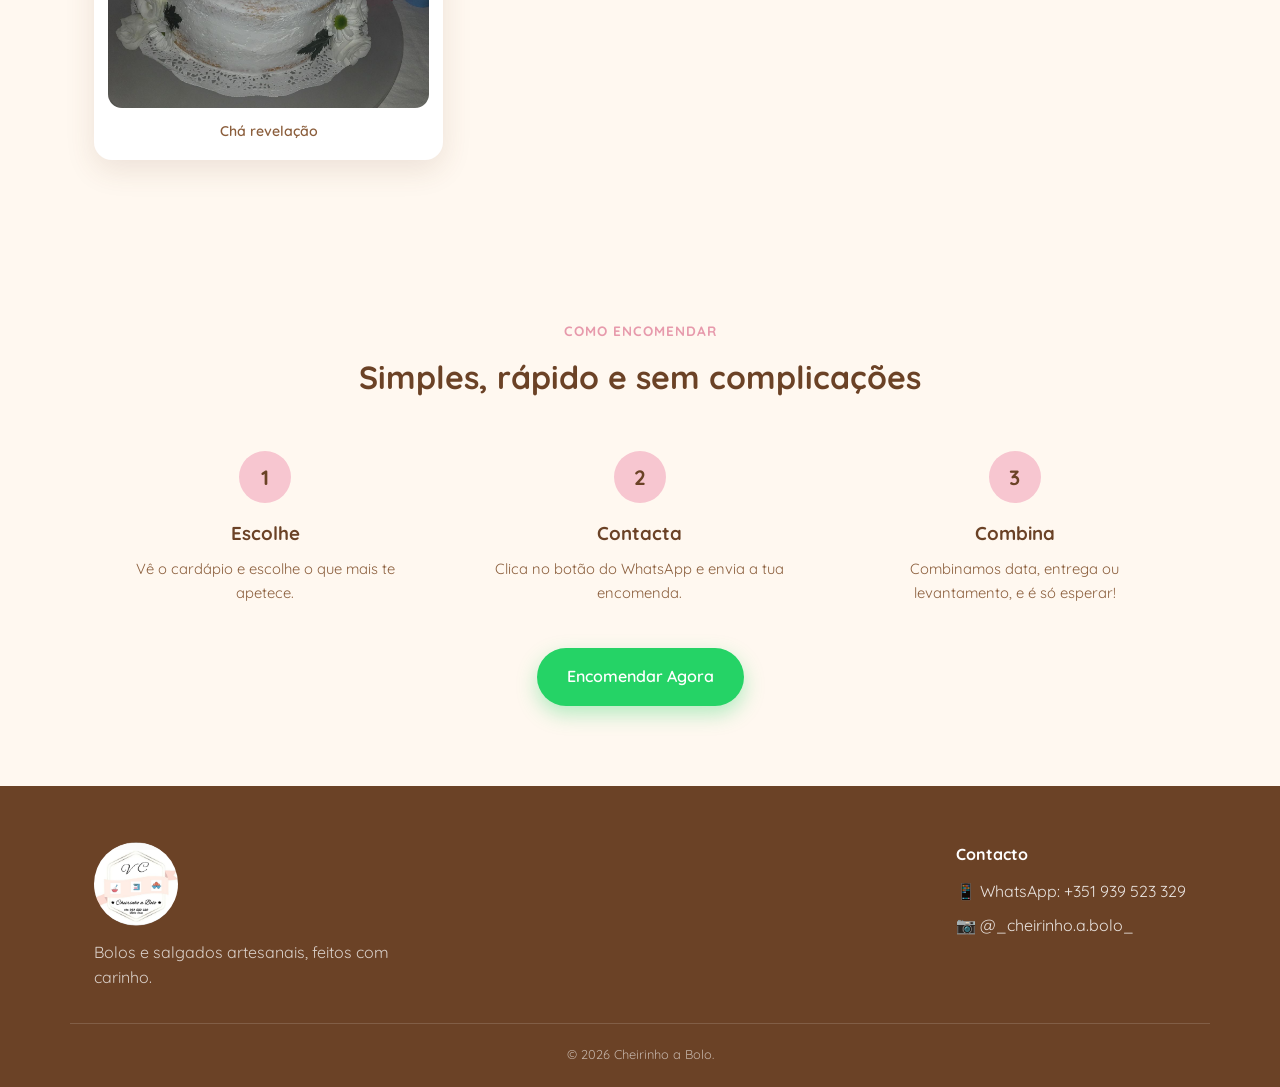
==== commit c7056552: "Restore index.html after external overwrite corrupted it Co-Authored-By: Claude Sonnet 5 <noreply@an" ====
--- a/index.html
+++ b/index.html
@@ -1,5 +1,4 @@
-<!D
-CTYPE html>
+<!DOCTYPE html>
 <html lang="pt">
 <head>
 <meta charset="UTF-8">
@@ -10,17 +9,18 @@
 <link rel="preconnect" href="https://fonts.googleapis.com">
 <link rel="preconnect" href="https://fonts.gstatic.com" crossorigin>
 <link href="https://fonts.googleapis.com/css2?family=Quicksand:wght@400;500;600;700&family=Pacifico&display=swap" rel="stylesheet">
-<link rel="stylesheet" href="css/style.css">
+<link rel="stylesheet" href="css/style.css?v=9">
 </head>
 <body>
 
 <header class="site-header">
   <div class="container header-inner">
-    <a href="#topo" class="logo">Cheirinho <span>a Bolo</span></a>
+    <a href="#topo" class="logo-link"><img src="images/vc-logo.png" alt="Cheirinho a Bolo" class="logo-img"></a>
 
     <nav class="nav" id="nav">
       <a href="#sobre">Sobre</a>
       <a href="#produtos">Produtos</a>
+      <a href="#ocasioes">Ocasiões</a>
       <a href="#como-encomendar">Como Encomendar</a>
       <a href="#contacto">Contacto</a>
     </nav>
@@ -56,7 +56,7 @@
         </a>
       </div>
       <div class="hero-visual" aria-hidden="true">
-        <div class="hero-blob"></div>
+        <img class="hero-blob" src="images/logo.png" alt="Cheirinho a Bolo">
         <div class="hero-emoji hero-emoji-1">🎂</div>
         <div class="hero-emoji hero-emoji-2">🧁</div>
         <div class="hero-emoji hero-emoji-3">🥐</div>
@@ -82,86 +82,494 @@
     <div class="container">
       <p class="section-kicker center">Produtos</p>
       <h2 class="center">O que fazemos</h2>
-      <p class="section-sub center">Uma amostra do nosso trabalho. Disponibilidade e valores a combinar pelo WhatsApp.</p>
-
-      <div class="produto-categoria">
-        <h3>🎂 Bolos de Aniversário</h3>
-        <div class="produto-grid">
-          <figure class="produto-card">
-            <div class="produto-card-img"><img src="images/bolos-aniversario/bolos-aniversario-1.jpg" alt="Bolo de aniversário 1" loading="lazy"></div>
-            <figcaption>Bolo personalizado</figcaption>
-          </figure>
-          <figure class="produto-card">
-            <div class="produto-card-img"><img src="images/bolos-aniversario/bolos-aniversario-2.jpg" alt="Bolo de aniversário 2" loading="lazy"></div>
-            <figcaption>Bolo personalizado</figcaption>
-          </figure>
-          <figure class="produto-card">
-            <div class="produto-card-img"><img src="images/bolos-aniversario/bolos-aniversario-3.jpg" alt="Bolo de aniversário 3" loading="lazy"></div>
-            <figcaption>Bolo personalizado</figcaption>
-          </figure>
-          <figure class="produto-card">
-            <div class="produto-card-img"><img src="images/bolos-aniversario/bolos-aniversario-4.jpg" alt="Bolo de aniversário 4" loading="lazy"></div>
-            <figcaption>Bolo personalizado</figcaption>
-          </figure>
-          <figure class="produto-card">
-            <div class="produto-card-img"><img src="images/bolos-aniversario/bolos-aniversario-5.jpg" alt="Bolo de aniversário 5" loading="lazy"></div>
-            <figcaption>Bolo personalizado</figcaption>
-          </figure>
-          <figure class="produto-card">
-            <div class="produto-card-img"><img src="images/bolos-aniversario/bolos-aniversario-6.jpg" alt="Bolo de aniversário 6" loading="lazy"></div>
-            <figcaption>Bolo personalizado</figcaption>
-          </figure>
-          <figure class="produto-card">
-            <div class="produto-card-img"><img src="images/bolos-aniversario/bolos-aniversario-7.jpg" alt="Bolo de aniversário 7" loading="lazy"></div>
-            <figcaption>Bolo personalizado</figcaption>
-          </figure>
-          <figure class="produto-card">
-            <div class="produto-card-img"><img src="images/bolos-aniversario/bolos-aniversario-8.jpg" alt="Bolo de aniversário 8" loading="lazy"></div>
-            <figcaption>Bolo personalizado</figcaption>
-          </figure>
-          <figure class="produto-card">
-            <div class="produto-card-img"><img src="images/bolos-aniversario/bolos-aniversario-9.jpg" alt="Bolo de aniversário 9" loading="lazy"></div>
-            <figcaption>Bolo personalizado</figcaption>
-          </figure>
-          <figure class="produto-card">
-            <div class="produto-card-img"><img src="images/bolos-aniversario/bolos-aniversario-10.jpg" alt="Bolo de aniversário 10" loading="lazy"></div>
-            <figcaption>Bolo personalizado</figcaption>
-          </figure>
-          <figure class="produto-card">
-            <div class="produto-card-img"><img src="images/bolos-aniversario/bolos-aniversario-11.jpg" alt="Bolo de aniversário 11" loading="lazy"></div>
-            <figcaption>Bolo personalizado</figcaption>
-          </figure>
-          <figure class="produto-card">
-            <div class="produto-card-img"><img src="images/bolos-aniversario/bolos-aniversario-12.jpg" alt="Bolo de aniversário 12" loading="lazy"></div>
-            <figcaption>Bolo personalizado</figcaption>
-          </figure>
-        </div>
-      </div>
-
-      <div class="produto-categoria">
-        <h3>🍰 Sobremesas</h3>
-        <div class="produto-grid">
-          <figure class="produto-card">
-            <div class="produto-card-img"><img src="images/sobremesas/sobremesas-1.jpg" alt="Sobremesa 1" loading="lazy"></div>
-            <figcaption>Sobremesa artesanal</figcaption>
-          </figure>
-          <figure class="produto-card">
-            <div class="produto-card-img"><img src="images/sobremesas/sobremesas-2.jpg" alt="Sobremesa 2" loading="lazy"></div>
-            <figcaption>Sobremesa artesanal</figcaption>
-          </figure>
-        </div>
-      </div>
-
-      <div class="produto-categoria">
-        <h3>🍫 Brigadeiros</h3>
-        <div class="produto-grid">
-          <figure class="produto-card">
-            <div class="produto-card-img"><img src="images/brigadeiros/brigadeiros-1.jpg" alt="Brigadeiros 1" loading="lazy"></div>
-            <figcaption>Brigadeiros gourmet</figcaption>
-          </figure>
-          <figure class="produto-card">
-            <div class="produto-card-img"><img src="images/brigadeiros/brigadeiros-2.jpg" alt="Brigadeiros 2" loading="lazy"></div>
-            <figcaption>Brigadeiros gourmet</figcaption>
+      <p class="section-sub center">Uma amostra do nosso trabalho. Clica no título de cada secção para ver mais fotos. Disponibilidade e valores a combinar pelo WhatsApp.</p>
+
+      <div class="produto-categoria">
+        <button class="produto-cat-toggle" type="button" aria-expanded="false" aria-controls="grid-bolos-aniversario-extra">
+          <h3>🎂 Bolos de Aniversário</h3>
+          <span class="toggle-hint"><span class="toggle-label">Ver todas</span> <span class="chevron">▾</span></span>
+        </button>
+        <div class="produto-grid">
+          <figure class="produto-card">
+            <div class="produto-card-img"><img src="images-web/bolos-aniversario/capa/bolos-aniversario-capa-1.jpg" alt="Bolo de aniversário 1" loading="lazy"></div>
+            <figcaption>Bolo personalizado</figcaption>
+          </figure>
+          <figure class="produto-card">
+            <div class="produto-card-img"><img src="images-web/bolos-aniversario/capa/bolos-aniversario-capa-2.jpg" alt="Bolo de aniversário 2" loading="lazy"></div>
+            <figcaption>Bolo personalizado</figcaption>
+          </figure>
+          <figure class="produto-card">
+            <div class="produto-card-img"><img src="images-web/bolos-aniversario/capa/bolos-aniversario-capa-3.jpg" alt="Bolo de aniversário 3" loading="lazy"></div>
+            <figcaption>Bolo personalizado</figcaption>
+          </figure>
+          <figure class="produto-card">
+            <div class="produto-card-img"><img src="images-web/bolos-aniversario/capa/bolos-aniversario-capa-4.jpg" alt="Bolo de aniversário 4" loading="lazy"></div>
+            <figcaption>Bolo personalizado</figcaption>
+          </figure>
+          <figure class="produto-card">
+            <div class="produto-card-img"><img src="images-web/bolos-aniversario/capa/bolos-aniversario-capa-5.jpg" alt="Bolo de aniversário 5" loading="lazy"></div>
+            <figcaption>Bolo personalizado</figcaption>
+          </figure>
+          <figure class="produto-card">
+            <div class="produto-card-img"><img src="images-web/bolos-aniversario/capa/bolos-aniversario-capa-6.jpg" alt="Bolo de aniversário 6" loading="lazy"></div>
+            <figcaption>Bolo personalizado</figcaption>
+          </figure>
+          <figure class="produto-card">
+            <div class="produto-card-img"><img src="images-web/bolos-aniversario/capa/bolos-aniversario-capa-7.jpg" alt="Bolo de aniversário 7" loading="lazy"></div>
+            <figcaption>Bolo personalizado</figcaption>
+          </figure>
+          <figure class="produto-card">
+            <div class="produto-card-img"><img src="images-web/bolos-aniversario/capa/bolos-aniversario-capa-8.jpg" alt="Bolo de aniversário 8" loading="lazy"></div>
+            <figcaption>Bolo personalizado</figcaption>
+          </figure>
+          <figure class="produto-card">
+            <div class="produto-card-img"><img src="images-web/bolos-aniversario/capa/bolos-aniversario-capa-9.jpg" alt="Bolo de aniversário 9" loading="lazy"></div>
+            <figcaption>Bolo personalizado</figcaption>
+          </figure>
+        </div>
+        <div class="produto-grid produto-grid-extra" id="grid-bolos-aniversario-extra" hidden>
+          <figure class="produto-card">
+            <div class="produto-card-img"><img src="images-web/bolos-aniversario/extra/bolos-aniversario-extra-1.jpg" alt="Bolo de aniversário 1" loading="lazy"></div>
+            <figcaption>Bolo personalizado</figcaption>
+          </figure>
+          <figure class="produto-card">
+            <div class="produto-card-img"><img src="images-web/bolos-aniversario/extra/bolos-aniversario-extra-2.jpg" alt="Bolo de aniversário 2" loading="lazy"></div>
+            <figcaption>Bolo personalizado</figcaption>
+          </figure>
+          <figure class="produto-card">
+            <div class="produto-card-img"><img src="images-web/bolos-aniversario/extra/bolos-aniversario-extra-3.jpg" alt="Bolo de aniversário 3" loading="lazy"></div>
+            <figcaption>Bolo personalizado</figcaption>
+          </figure>
+          <figure class="produto-card">
+            <div class="produto-card-img"><img src="images-web/bolos-aniversario/extra/bolos-aniversario-extra-4.jpg" alt="Bolo de aniversário 4" loading="lazy"></div>
+            <figcaption>Bolo personalizado</figcaption>
+          </figure>
+          <figure class="produto-card">
+            <div class="produto-card-img"><img src="images-web/bolos-aniversario/extra/bolos-aniversario-extra-5.jpg" alt="Bolo de aniversário 5" loading="lazy"></div>
+            <figcaption>Bolo personalizado</figcaption>
+          </figure>
+          <figure class="produto-card">
+            <div class="produto-card-img"><img src="images-web/bolos-aniversario/extra/bolos-aniversario-extra-6.jpg" alt="Bolo de aniversário 6" loading="lazy"></div>
+            <figcaption>Bolo personalizado</figcaption>
+          </figure>
+          <figure class="produto-card">
+            <div class="produto-card-img"><img src="images-web/bolos-aniversario/extra/bolos-aniversario-extra-7.jpg" alt="Bolo de aniversário 7" loading="lazy"></div>
+            <figcaption>Bolo personalizado</figcaption>
+          </figure>
+          <figure class="produto-card">
+            <div class="produto-card-img"><img src="images-web/bolos-aniversario/extra/bolos-aniversario-extra-8.jpg" alt="Bolo de aniversário 8" loading="lazy"></div>
+            <figcaption>Bolo personalizado</figcaption>
+          </figure>
+          <figure class="produto-card">
+            <div class="produto-card-img"><img src="images-web/bolos-aniversario/extra/bolos-aniversario-extra-9.jpg" alt="Bolo de aniversário 9" loading="lazy"></div>
+            <figcaption>Bolo personalizado</figcaption>
+          </figure>
+          <figure class="produto-card">
+            <div class="produto-card-img"><img src="images-web/bolos-aniversario/extra/bolos-aniversario-extra-10.jpg" alt="Bolo de aniversário 10" loading="lazy"></div>
+            <figcaption>Bolo personalizado</figcaption>
+          </figure>
+          <figure class="produto-card">
+            <div class="produto-card-img"><img src="images-web/bolos-aniversario/extra/bolos-aniversario-extra-11.jpg" alt="Bolo de aniversário 11" loading="lazy"></div>
+            <figcaption>Bolo personalizado</figcaption>
+          </figure>
+          <figure class="produto-card">
+            <div class="produto-card-img"><img src="images-web/bolos-aniversario/extra/bolos-aniversario-extra-12.jpg" alt="Bolo de aniversário 12" loading="lazy"></div>
+            <figcaption>Bolo personalizado</figcaption>
+          </figure>
+          <figure class="produto-card">
+            <div class="produto-card-img"><img src="images-web/bolos-aniversario/extra/bolos-aniversario-extra-13.jpg" alt="Bolo de aniversário 13" loading="lazy"></div>
+            <figcaption>Bolo personalizado</figcaption>
+          </figure>
+          <figure class="produto-card">
+            <div class="produto-card-img"><img src="images-web/bolos-aniversario/extra/bolos-aniversario-extra-14.jpg" alt="Bolo de aniversário 14" loading="lazy"></div>
+            <figcaption>Bolo personalizado</figcaption>
+          </figure>
+          <figure class="produto-card">
+            <div class="produto-card-img"><img src="images-web/bolos-aniversario/extra/bolos-aniversario-extra-15.jpg" alt="Bolo de aniversário 15" loading="lazy"></div>
+            <figcaption>Bolo personalizado</figcaption>
+          </figure>
+          <figure class="produto-card">
+            <div class="produto-card-img"><img src="images-web/bolos-aniversario/extra/bolos-aniversario-extra-16.jpg" alt="Bolo de aniversário 16" loading="lazy"></div>
+            <figcaption>Bolo personalizado</figcaption>
+          </figure>
+          <figure class="produto-card">
+            <div class="produto-card-img"><img src="images-web/bolos-aniversario/extra/bolos-aniversario-extra-17.jpg" alt="Bolo de aniversário 17" loading="lazy"></div>
+            <figcaption>Bolo personalizado</figcaption>
+          </figure>
+          <figure class="produto-card">
+            <div class="produto-card-img"><img src="images-web/bolos-aniversario/extra/bolos-aniversario-extra-18.jpg" alt="Bolo de aniversário 18" loading="lazy"></div>
+            <figcaption>Bolo personalizado</figcaption>
+          </figure>
+          <figure class="produto-card">
+            <div class="produto-card-img"><img src="images-web/bolos-aniversario/extra/bolos-aniversario-extra-19.jpg" alt="Bolo de aniversário 19" loading="lazy"></div>
+            <figcaption>Bolo personalizado</figcaption>
+          </figure>
+          <figure class="produto-card">
+            <div class="produto-card-img"><img src="images-web/bolos-aniversario/extra/bolos-aniversario-extra-20.jpg" alt="Bolo de aniversário 20" loading="lazy"></div>
+            <figcaption>Bolo personalizado</figcaption>
+          </figure>
+          <figure class="produto-card">
+            <div class="produto-card-img"><img src="images-web/bolos-aniversario/extra/bolos-aniversario-extra-21.jpg" alt="Bolo de aniversário 21" loading="lazy"></div>
+            <figcaption>Bolo personalizado</figcaption>
+          </figure>
+          <figure class="produto-card">
+            <div class="produto-card-img"><img src="images-web/bolos-aniversario/extra/bolos-aniversario-extra-22.jpg" alt="Bolo de aniversário 22" loading="lazy"></div>
+            <figcaption>Bolo personalizado</figcaption>
+          </figure>
+          <figure class="produto-card">
+            <div class="produto-card-img"><img src="images-web/bolos-aniversario/extra/bolos-aniversario-extra-23.jpg" alt="Bolo de aniversário 23" loading="lazy"></div>
+            <figcaption>Bolo personalizado</figcaption>
+          </figure>
+          <figure class="produto-card">
+            <div class="produto-card-img"><img src="images-web/bolos-aniversario/extra/bolos-aniversario-extra-24.jpg" alt="Bolo de aniversário 24" loading="lazy"></div>
+            <figcaption>Bolo personalizado</figcaption>
+          </figure>
+          <figure class="produto-card">
+            <div class="produto-card-img"><img src="images-web/bolos-aniversario/extra/bolos-aniversario-extra-25.jpg" alt="Bolo de aniversário 25" loading="lazy"></div>
+            <figcaption>Bolo personalizado</figcaption>
+          </figure>
+          <figure class="produto-card">
+            <div class="produto-card-img"><img src="images-web/bolos-aniversario/extra/bolos-aniversario-extra-26.jpg" alt="Bolo de aniversário 26" loading="lazy"></div>
+            <figcaption>Bolo personalizado</figcaption>
+          </figure>
+          <figure class="produto-card">
+            <div class="produto-card-img"><img src="images-web/bolos-aniversario/extra/bolos-aniversario-extra-27.jpg" alt="Bolo de aniversário 27" loading="lazy"></div>
+            <figcaption>Bolo personalizado</figcaption>
+          </figure>
+          <figure class="produto-card">
+            <div class="produto-card-img"><img src="images-web/bolos-aniversario/extra/bolos-aniversario-extra-28.jpg" alt="Bolo de aniversário 28" loading="lazy"></div>
+            <figcaption>Bolo personalizado</figcaption>
+          </figure>
+          <figure class="produto-card">
+            <div class="produto-card-img"><img src="images-web/bolos-aniversario/extra/bolos-aniversario-extra-29.jpg" alt="Bolo de aniversário 29" loading="lazy"></div>
+            <figcaption>Bolo personalizado</figcaption>
+          </figure>
+          <figure class="produto-card">
+            <div class="produto-card-img"><img src="images-web/bolos-aniversario/extra/bolos-aniversario-extra-30.jpg" alt="Bolo de aniversário 30" loading="lazy"></div>
+            <figcaption>Bolo personalizado</figcaption>
+          </figure>
+          <figure class="produto-card">
+            <div class="produto-card-img"><img src="images-web/bolos-aniversario/extra/bolos-aniversario-extra-31.jpg" alt="Bolo de aniversário 31" loading="lazy"></div>
+            <figcaption>Bolo personalizado</figcaption>
+          </figure>
+          <figure class="produto-card">
+            <div class="produto-card-img"><img src="images-web/bolos-aniversario/extra/bolos-aniversario-extra-32.jpg" alt="Bolo de aniversário 32" loading="lazy"></div>
+            <figcaption>Bolo personalizado</figcaption>
+          </figure>
+          <figure class="produto-card">
+            <div class="produto-card-img"><img src="images-web/bolos-aniversario/extra/bolos-aniversario-extra-33.jpg" alt="Bolo de aniversário 33" loading="lazy"></div>
+            <figcaption>Bolo personalizado</figcaption>
+          </figure>
+          <figure class="produto-card">
+            <div class="produto-card-img"><img src="images-web/bolos-aniversario/extra/bolos-aniversario-extra-34.jpg" alt="Bolo de aniversário 34" loading="lazy"></div>
+            <figcaption>Bolo personalizado</figcaption>
+          </figure>
+          <figure class="produto-card">
+            <div class="produto-card-img"><img src="images-web/bolos-aniversario/extra/bolos-aniversario-extra-35.jpg" alt="Bolo de aniversário 35" loading="lazy"></div>
+            <figcaption>Bolo personalizado</figcaption>
+          </figure>
+          <figure class="produto-card">
+            <div class="produto-card-img"><img src="images-web/bolos-aniversario/extra/bolos-aniversario-extra-36.jpg" alt="Bolo de aniversário 36" loading="lazy"></div>
+            <figcaption>Bolo personalizado</figcaption>
+          </figure>
+          <figure class="produto-card">
+            <div class="produto-card-img"><img src="images-web/bolos-aniversario/extra/bolos-aniversario-extra-37.jpg" alt="Bolo de aniversário 37" loading="lazy"></div>
+            <figcaption>Bolo personalizado</figcaption>
+          </figure>
+          <figure class="produto-card">
+            <div class="produto-card-img"><img src="images-web/bolos-aniversario/extra/bolos-aniversario-extra-38.jpg" alt="Bolo de aniversário 38" loading="lazy"></div>
+            <figcaption>Bolo personalizado</figcaption>
+          </figure>
+          <figure class="produto-card">
+            <div class="produto-card-img"><img src="images-web/bolos-aniversario/extra/bolos-aniversario-extra-39.jpg" alt="Bolo de aniversário 39" loading="lazy"></div>
+            <figcaption>Bolo personalizado</figcaption>
+          </figure>
+          <figure class="produto-card">
+            <div class="produto-card-img"><img src="images-web/bolos-aniversario/extra/bolos-aniversario-extra-40.jpg" alt="Bolo de aniversário 40" loading="lazy"></div>
+            <figcaption>Bolo personalizado</figcaption>
+          </figure>
+          <figure class="produto-card">
+            <div class="produto-card-img"><img src="images-web/bolos-aniversario/extra/bolos-aniversario-extra-41.jpg" alt="Bolo de aniversário 41" loading="lazy"></div>
+            <figcaption>Bolo personalizado</figcaption>
+          </figure>
+        </div>
+      </div>
+
+      <div class="produto-categoria">
+        <button class="produto-cat-toggle" type="button" aria-expanded="false" aria-controls="grid-sobremesas-extra">
+          <h3>🍰 Sobremesas</h3>
+          <span class="toggle-hint"><span class="toggle-label">Ver todas</span> <span class="chevron">▾</span></span>
+        </button>
+        <div class="produto-grid">
+          <figure class="produto-card">
+            <div class="produto-card-img"><img src="images-web/sobremesas/capa/sobremesas-capa-1.jpg" alt="Sobremesa 1" loading="lazy"></div>
+            <figcaption>Sobremesa artesanal</figcaption>
+          </figure>
+          <figure class="produto-card">
+            <div class="produto-card-img"><img src="images-web/sobremesas/capa/sobremesas-capa-2.jpg" alt="Sobremesa 2" loading="lazy"></div>
+            <figcaption>Sobremesa artesanal</figcaption>
+          </figure>
+          <figure class="produto-card">
+            <div class="produto-card-img"><img src="images-web/sobremesas/capa/sobremesas-capa-3.jpg" alt="Sobremesa 3" loading="lazy"></div>
+            <figcaption>Sobremesa artesanal</figcaption>
+          </figure>
+          <figure class="produto-card">
+            <div class="produto-card-img"><img src="images-web/sobremesas/capa/sobremesas-capa-4.jpg" alt="Sobremesa 4" loading="lazy"></div>
+            <figcaption>Sobremesa artesanal</figcaption>
+          </figure>
+          <figure class="produto-card">
+            <div class="produto-card-img"><img src="images-web/sobremesas/capa/sobremesas-capa-5.jpg" alt="Sobremesa 5" loading="lazy"></div>
+            <figcaption>Sobremesa artesanal</figcaption>
+          </figure>
+          <figure class="produto-card">
+            <div class="produto-card-img"><img src="images-web/sobremesas/capa/sobremesas-capa-6.jpg" alt="Sobremesa 6" loading="lazy"></div>
+            <figcaption>Sobremesa artesanal</figcaption>
+          </figure>
+          <figure class="produto-card">
+            <div class="produto-card-img"><img src="images-web/sobremesas/capa/sobremesas-capa-7.jpg" alt="Sobremesa 7" loading="lazy"></div>
+            <figcaption>Sobremesa artesanal</figcaption>
+          </figure>
+          <figure class="produto-card">
+            <div class="produto-card-img"><img src="images-web/sobremesas/capa/sobremesas-capa-8.jpg" alt="Sobremesa 8" loading="lazy"></div>
+            <figcaption>Sobremesa artesanal</figcaption>
+          </figure>
+        </div>
+        <div class="produto-grid produto-grid-extra" id="grid-sobremesas-extra" hidden>
+          <figure class="produto-card">
+            <div class="produto-card-img"><img src="images-web/sobremesas/extra/sobremesas-extra-1.jpg" alt="Sobremesa 1" loading="lazy"></div>
+            <figcaption>Sobremesa artesanal</figcaption>
+          </figure>
+          <figure class="produto-card">
+            <div class="produto-card-img"><img src="images-web/sobremesas/extra/sobremesas-extra-2.jpg" alt="Sobremesa 2" loading="lazy"></div>
+            <figcaption>Sobremesa artesanal</figcaption>
+          </figure>
+          <figure class="produto-card">
+            <div class="produto-card-img"><img src="images-web/sobremesas/extra/sobremesas-extra-3.jpg" alt="Sobremesa 3" loading="lazy"></div>
+            <figcaption>Sobremesa artesanal</figcaption>
+          </figure>
+          <figure class="produto-card">
+            <div class="produto-card-img"><img src="images-web/sobremesas/extra/sobremesas-extra-4.jpg" alt="Sobremesa 4" loading="lazy"></div>
+            <figcaption>Sobremesa artesanal</figcaption>
+          </figure>
+          <figure class="produto-card">
+            <div class="produto-card-img"><img src="images-web/sobremesas/extra/sobremesas-extra-5.jpg" alt="Sobremesa 5" loading="lazy"></div>
+            <figcaption>Sobremesa artesanal</figcaption>
+          </figure>
+          <figure class="produto-card">
+            <div class="produto-card-img"><img src="images-web/sobremesas/extra/sobremesas-extra-6.jpg" alt="Sobremesa 6" loading="lazy"></div>
+            <figcaption>Sobremesa artesanal</figcaption>
+          </figure>
+          <figure class="produto-card">
+            <div class="produto-card-img"><img src="images-web/sobremesas/extra/sobremesas-extra-7.jpg" alt="Sobremesa 7" loading="lazy"></div>
+            <figcaption>Sobremesa artesanal</figcaption>
+          </figure>
+          <figure class="produto-card">
+            <div class="produto-card-img"><img src="images-web/sobremesas/extra/sobremesas-extra-8.jpg" alt="Sobremesa 8" loading="lazy"></div>
+            <figcaption>Sobremesa artesanal</figcaption>
+          </figure>
+          <figure class="produto-card">
+            <div class="produto-card-img"><img src="images-web/sobremesas/extra/sobremesas-extra-9.jpg" alt="Sobremesa 9" loading="lazy"></div>
+            <figcaption>Sobremesa artesanal</figcaption>
+          </figure>
+          <figure class="produto-card">
+            <div class="produto-card-img"><img src="images-web/sobremesas/extra/sobremesas-extra-10.jpg" alt="Sobremesa 10" loading="lazy"></div>
+            <figcaption>Sobremesa artesanal</figcaption>
+          </figure>
+          <figure class="produto-card">
+            <div class="produto-card-img"><img src="images-web/sobremesas/extra/sobremesas-extra-11.jpg" alt="Sobremesa 11" loading="lazy"></div>
+            <figcaption>Sobremesa artesanal</figcaption>
+          </figure>
+          <figure class="produto-card">
+            <div class="produto-card-img"><img src="images-web/sobremesas/extra/sobremesas-extra-12.jpg" alt="Sobremesa 12" loading="lazy"></div>
+            <figcaption>Sobremesa artesanal</figcaption>
+          </figure>
+          <figure class="produto-card">
+            <div class="produto-card-img"><img src="images-web/sobremesas/extra/sobremesas-extra-13.jpg" alt="Sobremesa 13" loading="lazy"></div>
+            <figcaption>Sobremesa artesanal</figcaption>
+          </figure>
+          <figure class="produto-card">
+            <div class="produto-card-img"><img src="images-web/sobremesas/extra/sobremesas-extra-14.jpg" alt="Sobremesa 14" loading="lazy"></div>
+            <figcaption>Sobremesa artesanal</figcaption>
+          </figure>
+          <figure class="produto-card">
+            <div class="produto-card-img"><img src="images-web/sobremesas/extra/sobremesas-extra-15.jpg" alt="Sobremesa 15" loading="lazy"></div>
+            <figcaption>Sobremesa artesanal</figcaption>
+          </figure>
+          <figure class="produto-card">
+            <div class="produto-card-img"><img src="images-web/sobremesas/extra/sobremesas-extra-16.jpg" alt="Sobremesa 16" loading="lazy"></div>
+            <figcaption>Sobremesa artesanal</figcaption>
+          </figure>
+          <figure class="produto-card">
+            <div class="produto-card-img"><img src="images-web/sobremesas/extra/sobremesas-extra-17.jpg" alt="Sobremesa 17" loading="lazy"></div>
+            <figcaption>Sobremesa artesanal</figcaption>
+          </figure>
+          <figure class="produto-card">
+            <div class="produto-card-img"><img src="images-web/sobremesas/extra/sobremesas-extra-18.jpg" alt="Sobremesa 18" loading="lazy"></div>
+            <figcaption>Sobremesa artesanal</figcaption>
+          </figure>
+          <figure class="produto-card">
+            <div class="produto-card-img"><img src="images-web/sobremesas/extra/sobremesas-extra-19.jpg" alt="Sobremesa 19" loading="lazy"></div>
+            <figcaption>Sobremesa artesanal</figcaption>
+          </figure>
+          <figure class="produto-card">
+            <div class="produto-card-img"><img src="images-web/sobremesas/extra/sobremesas-extra-20.jpg" alt="Sobremesa 20" loading="lazy"></div>
+            <figcaption>Sobremesa artesanal</figcaption>
+          </figure>
+          <figure class="produto-card">
+            <div class="produto-card-img"><img src="images-web/sobremesas/extra/sobremesas-extra-21.jpg" alt="Sobremesa 21" loading="lazy"></div>
+            <figcaption>Sobremesa artesanal</figcaption>
+          </figure>
+          <figure class="produto-card">
+            <div class="produto-card-img"><img src="images-web/sobremesas/extra/sobremesas-extra-22.jpg" alt="Sobremesa 22" loading="lazy"></div>
+            <figcaption>Sobremesa artesanal</figcaption>
+          </figure>
+          <figure class="produto-card">
+            <div class="produto-card-img"><img src="images-web/sobremesas/extra/sobremesas-extra-23.jpg" alt="Sobremesa 23" loading="lazy"></div>
+            <figcaption>Sobremesa artesanal</figcaption>
+          </figure>
+          <figure class="produto-card">
+            <div class="produto-card-img"><img src="images-web/sobremesas/extra/sobremesas-extra-24.jpg" alt="Sobremesa 24" loading="lazy"></div>
+            <figcaption>Sobremesa artesanal</figcaption>
+          </figure>
+          <figure class="produto-card">
+            <div class="produto-card-img"><img src="images-web/sobremesas/extra/sobremesas-extra-25.jpg" alt="Sobremesa 25" loading="lazy"></div>
+            <figcaption>Sobremesa artesanal</figcaption>
+          </figure>
+          <figure class="produto-card">
+            <div class="produto-card-img"><img src="images-web/sobremesas/extra/sobremesas-extra-26.jpg" alt="Sobremesa 26" loading="lazy"></div>
+            <figcaption>Sobremesa artesanal</figcaption>
+          </figure>
+          <figure class="produto-card">
+            <div class="produto-card-img"><img src="images-web/sobremesas/extra/sobremesas-extra-27.jpg" alt="Sobremesa 27" loading="lazy"></div>
+            <figcaption>Sobremesa artesanal</figcaption>
+          </figure>
+          <figure class="produto-card">
+            <div class="produto-card-img"><img src="images-web/sobremesas/extra/sobremesas-extra-28.jpg" alt="Sobremesa 28" loading="lazy"></div>
+            <figcaption>Sobremesa artesanal</figcaption>
+          </figure>
+          <figure class="produto-card">
+            <div class="produto-card-img"><img src="images-web/sobremesas/extra/sobremesas-extra-29.jpg" alt="Sobremesa 29" loading="lazy"></div>
+            <figcaption>Sobremesa artesanal</figcaption>
+          </figure>
+          <figure class="produto-card">
+            <div class="produto-card-img"><img src="images-web/sobremesas/extra/sobremesas-extra-30.jpg" alt="Sobremesa 30" loading="lazy"></div>
+            <figcaption>Sobremesa artesanal</figcaption>
+          </figure>
+          <figure class="produto-card">
+            <div class="produto-card-img"><img src="images-web/sobremesas/extra/sobremesas-extra-31.jpg" alt="Sobremesa 31" loading="lazy"></div>
+            <figcaption>Sobremesa artesanal</figcaption>
+          </figure>
+          <figure class="produto-card">
+            <div class="produto-card-img"><img src="images-web/sobremesas/extra/sobremesas-extra-32.jpg" alt="Sobremesa 32" loading="lazy"></div>
+            <figcaption>Sobremesa artesanal</figcaption>
+          </figure>
+        </div>
+      </div>
+
+      <div class="produto-categoria">
+        <button class="produto-cat-toggle" type="button" aria-expanded="false" aria-controls="grid-brigadeiros-extra">
+          <h3>🍫 Brigadeiros</h3>
+          <span class="toggle-hint"><span class="toggle-label">Ver todas</span> <span class="chevron">▾</span></span>
+        </button>
+        <div class="produto-grid">
+          <figure class="produto-card">
+            <div class="produto-card-img"><img src="images-web/brigadeiros/capa/brigadeiros-capa-1.jpg" alt="Brigadeiros 1" loading="lazy"></div>
+            <figcaption>Brigadeiros gourmet</figcaption>
+          </figure>
+          <figure class="produto-card">
+            <div class="produto-card-img"><img src="images-web/brigadeiros/capa/brigadeiros-capa-2.jpg" alt="Brigadeiros 2" loading="lazy"></div>
+            <figcaption>Brigadeiros gourmet</figcaption>
+          </figure>
+          <figure class="produto-card">
+            <div class="produto-card-img"><img src="images-web/brigadeiros/capa/brigadeiros-capa-3.jpg" alt="Brigadeiros 3" loading="lazy"></div>
+            <figcaption>Brigadeiros gourmet</figcaption>
+          </figure>
+        </div>
+        <div class="produto-grid produto-grid-extra" id="grid-brigadeiros-extra" hidden>
+          <figure class="produto-card">
+            <div class="produto-card-img"><img src="images-web/brigadeiros/extra/brigadeiros-extra-1.jpg" alt="Brigadeiros 1" loading="lazy"></div>
+            <figcaption>Brigadeiros gourmet</figcaption>
+          </figure>
+          <figure class="produto-card">
+            <div class="produto-card-img"><img src="images-web/brigadeiros/extra/brigadeiros-extra-2.jpg" alt="Brigadeiros 2" loading="lazy"></div>
+            <figcaption>Brigadeiros gourmet</figcaption>
+          </figure>
+          <figure class="produto-card">
+            <div class="produto-card-img"><img src="images-web/brigadeiros/extra/brigadeiros-extra-3.jpg" alt="Brigadeiros 3" loading="lazy"></div>
+            <figcaption>Brigadeiros gourmet</figcaption>
+          </figure>
+          <figure class="produto-card">
+            <div class="produto-card-img"><img src="images-web/brigadeiros/extra/brigadeiros-extra-4.jpg" alt="Brigadeiros 4" loading="lazy"></div>
+            <figcaption>Brigadeiros gourmet</figcaption>
+          </figure>
+          <figure class="produto-card">
+            <div class="produto-card-img"><img src="images-web/brigadeiros/extra/brigadeiros-extra-5.jpg" alt="Brigadeiros 5" loading="lazy"></div>
+            <figcaption>Brigadeiros gourmet</figcaption>
+          </figure>
+          <figure class="produto-card">
+            <div class="produto-card-img"><img src="images-web/brigadeiros/extra/brigadeiros-extra-6.jpg" alt="Brigadeiros 6" loading="lazy"></div>
+            <figcaption>Brigadeiros gourmet</figcaption>
+          </figure>
+          <figure class="produto-card">
+            <div class="produto-card-img"><img src="images-web/brigadeiros/extra/brigadeiros-extra-7.jpg" alt="Brigadeiros 7" loading="lazy"></div>
+            <figcaption>Brigadeiros gourmet</figcaption>
+          </figure>
+        </div>
+      </div>
+
+      <div class="produto-categoria">
+        <button class="produto-cat-toggle" type="button" aria-expanded="false" aria-controls="grid-salgados-extra">
+          <h3>🥟 Salgados</h3>
+          <span class="toggle-hint"><span class="toggle-label">Ver todas</span> <span class="chevron">▾</span></span>
+        </button>
+        <div class="produto-grid">
+          <figure class="produto-card">
+            <div class="produto-card-img"><img src="images-web/salgados/capa/salgados-capa-1.jpg" alt="Salgados 1" loading="lazy"></div>
+            <figcaption>Salgados variados</figcaption>
+          </figure>
+          <figure class="produto-card">
+            <div class="produto-card-img"><img src="images-web/salgados/capa/salgados-capa-2.jpg" alt="Salgados 2" loading="lazy"></div>
+            <figcaption>Salgados variados</figcaption>
+          </figure>
+          <figure class="produto-card">
+            <div class="produto-card-img"><img src="images-web/salgados/capa/salgados-capa-3.jpg" alt="Salgados 3" loading="lazy"></div>
+            <figcaption>Salgados variados</figcaption>
+          </figure>
+        </div>
+        <div class="produto-grid produto-grid-extra" id="grid-salgados-extra" hidden>
+          <figure class="produto-card">
+            <div class="produto-card-img"><img src="images-web/salgados/extra/salgados-extra-1.jpg" alt="Salgados 1" loading="lazy"></div>
+            <figcaption>Salgados variados</figcaption>
+          </figure>
+          <figure class="produto-card">
+            <div class="produto-card-img"><img src="images-web/salgados/extra/salgados-extra-2.jpg" alt="Salgados 2" loading="lazy"></div>
+            <figcaption>Salgados variados</figcaption>
+          </figure>
+          <figure class="produto-card">
+            <div class="produto-card-img"><img src="images-web/salgados/extra/salgados-extra-3.jpg" alt="Salgados 3" loading="lazy"></div>
+            <figcaption>Salgados variados</figcaption>
+          </figure>
+          <figure class="produto-card">
+            <div class="produto-card-img"><img src="images-web/salgados/extra/salgados-extra-4.jpg" alt="Salgados 4" loading="lazy"></div>
+            <figcaption>Salgados variados</figcaption>
+          </figure>
+        </div>
+      </div>
+
+      <div class="produto-categoria">
+        <h3>🍽️ Refeições</h3>
+        <div class="produto-grid">
+          <figure class="produto-card">
+            <div class="produto-card-img"><img src="images-web/refeicoes/capa/refeicoes-capa-1.jpg" alt="Refeição 1" loading="lazy"></div>
+            <figcaption>Refeição caseira</figcaption>
+          </figure>
+          <figure class="produto-card">
+            <div class="produto-card-img"><img src="images-web/refeicoes/capa/refeicoes-capa-2.jpg" alt="Refeição 2" loading="lazy"></div>
+            <figcaption>Refeição caseira</figcaption>
+          </figure>
+          <figure class="produto-card">
+            <div class="produto-card-img"><img src="images-web/refeicoes/capa/refeicoes-capa-3.jpg" alt="Refeição 3" loading="lazy"></div>
+            <figcaption>Refeição caseira</figcaption>
           </figure>
         </div>
       </div>
@@ -170,27 +578,269 @@
         <h3>📦 Boxes</h3>
         <div class="produto-grid">
           <figure class="produto-card">
-            <div class="produto-card-img"><img src="images/boxes/boxes-1.jpg" alt="Caixa para bolo 1" loading="lazy"></div>
+            <div class="produto-card-img"><img src="images-web/boxes/capa/boxes-capa-1.jpg" alt="Caixa para bolo 1" loading="lazy"></div>
             <figcaption>Embalagem cuidada</figcaption>
           </figure>
           <figure class="produto-card">
-            <div class="produto-card-img"><img src="images/boxes/boxes-2.jpg" alt="Caixa para bolo 2" loading="lazy"></div>
+            <div class="produto-card-img"><img src="images-web/boxes/capa/boxes-capa-2.jpg" alt="Caixa para bolo 2" loading="lazy"></div>
             <figcaption>Embalagem cuidada</figcaption>
           </figure>
         </div>
       </div>
 
-      <div class="produto-categoria">
-        <h3>🥟 Salgados</h3>
-        <div class="produto-grid">
-          <figure class="produto-card">
-            <div class="produto-card-img" aria-hidden="true">🥟</div>
-            <figcaption>Fotos em breve</figcaption>
-          </figure>
-        </div>
-      </div>
-
       <p class="menu-note">📌 Legendas de exemplo — edita o texto de cada <code>figcaption</code> em <code>index.html</code> para descrever cada foto.</p>
+    </div>
+  </section>
+
+  <!-- OCASIOES -->
+  <section class="produtos produtos-ocasioes" id="ocasioes">
+    <div class="container">
+      <p class="section-kicker center">Ocasiões Especiais</p>
+      <h2 class="center">Datas para celebrar</h2>
+      <p class="section-sub center">Criações temáticas para as datas mais especiais do ano. Clica no título de cada secção para ver mais fotos.</p>
+
+      <div class="produto-categoria">
+        <button class="produto-cat-toggle" type="button" aria-expanded="false" aria-controls="grid-pascoa-extra">
+          <h3>🐣 Páscoa</h3>
+          <span class="toggle-hint"><span class="toggle-label">Ver todas</span> <span class="chevron">▾</span></span>
+        </button>
+        <div class="produto-grid">
+          <figure class="produto-card">
+            <div class="produto-card-img"><img src="images-web/pascoa/capa/pascoa-capa-1.jpg" alt="Páscoa 1" loading="lazy"></div>
+            <figcaption>Especial de Páscoa</figcaption>
+          </figure>
+          <figure class="produto-card">
+            <div class="produto-card-img"><img src="images-web/pascoa/capa/pascoa-capa-2.jpg" alt="Páscoa 2" loading="lazy"></div>
+            <figcaption>Especial de Páscoa</figcaption>
+          </figure>
+          <figure class="produto-card">
+            <div class="produto-card-img"><img src="images-web/pascoa/capa/pascoa-capa-3.jpg" alt="Páscoa 3" loading="lazy"></div>
+            <figcaption>Especial de Páscoa</figcaption>
+          </figure>
+        </div>
+        <div class="produto-grid produto-grid-extra" id="grid-pascoa-extra" hidden>
+          <figure class="produto-card">
+            <div class="produto-card-img"><img src="images-web/pascoa/extra/pascoa-extra-1.jpg" alt="Páscoa 1" loading="lazy"></div>
+            <figcaption>Especial de Páscoa</figcaption>
+          </figure>
+          <figure class="produto-card">
+            <div class="produto-card-img"><img src="images-web/pascoa/extra/pascoa-extra-2.jpg" alt="Páscoa 2" loading="lazy"></div>
+            <figcaption>Especial de Páscoa</figcaption>
+          </figure>
+          <figure class="produto-card">
+            <div class="produto-card-img"><img src="images-web/pascoa/extra/pascoa-extra-3.jpg" alt="Páscoa 3" loading="lazy"></div>
+            <figcaption>Especial de Páscoa</figcaption>
+          </figure>
+        </div>
+      </div>
+
+      <div class="produto-categoria">
+        <button class="produto-cat-toggle" type="button" aria-expanded="false" aria-controls="grid-natal-extra">
+          <h3>🎄 Natal</h3>
+          <span class="toggle-hint"><span class="toggle-label">Ver todas</span> <span class="chevron">▾</span></span>
+        </button>
+        <div class="produto-grid">
+          <figure class="produto-card">
+            <div class="produto-card-img"><img src="images-web/natal/capa/natal-capa-1.jpg" alt="Natal 1" loading="lazy"></div>
+            <figcaption>Especial de Natal</figcaption>
+          </figure>
+          <figure class="produto-card">
+            <div class="produto-card-img"><img src="images-web/natal/capa/natal-capa-2.jpg" alt="Natal 2" loading="lazy"></div>
+            <figcaption>Especial de Natal</figcaption>
+          </figure>
+          <figure class="produto-card">
+            <div class="produto-card-img"><img src="images-web/natal/capa/natal-capa-3.jpg" alt="Natal 3" loading="lazy"></div>
+            <figcaption>Especial de Natal</figcaption>
+          </figure>
+        </div>
+        <div class="produto-grid produto-grid-extra" id="grid-natal-extra" hidden>
+          <figure class="produto-card">
+            <div class="produto-card-img"><img src="images-web/natal/extra/natal-extra-1.jpg" alt="Natal 1" loading="lazy"></div>
+            <figcaption>Especial de Natal</figcaption>
+          </figure>
+          <figure class="produto-card">
+            <div class="produto-card-img"><img src="images-web/natal/extra/natal-extra-2.jpg" alt="Natal 2" loading="lazy"></div>
+            <figcaption>Especial de Natal</figcaption>
+          </figure>
+          <figure class="produto-card">
+            <div class="produto-card-img"><img src="images-web/natal/extra/natal-extra-3.jpg" alt="Natal 3" loading="lazy"></div>
+            <figcaption>Especial de Natal</figcaption>
+          </figure>
+          <figure class="produto-card">
+            <div class="produto-card-img"><img src="images-web/natal/extra/natal-extra-4.jpg" alt="Natal 4" loading="lazy"></div>
+            <figcaption>Especial de Natal</figcaption>
+          </figure>
+          <figure class="produto-card">
+            <div class="produto-card-img"><img src="images-web/natal/extra/natal-extra-5.jpg" alt="Natal 5" loading="lazy"></div>
+            <figcaption>Especial de Natal</figcaption>
+          </figure>
+          <figure class="produto-card">
+            <div class="produto-card-img"><img src="images-web/natal/extra/natal-extra-6.jpg" alt="Natal 6" loading="lazy"></div>
+            <figcaption>Especial de Natal</figcaption>
+          </figure>
+          <figure class="produto-card">
+            <div class="produto-card-img"><img src="images-web/natal/extra/natal-extra-7.jpg" alt="Natal 7" loading="lazy"></div>
+            <figcaption>Especial de Natal</figcaption>
+          </figure>
+          <figure class="produto-card">
+            <div class="produto-card-img"><img src="images-web/natal/extra/natal-extra-8.jpg" alt="Natal 8" loading="lazy"></div>
+            <figcaption>Especial de Natal</figcaption>
+          </figure>
+          <figure class="produto-card">
+            <div class="produto-card-img"><img src="images-web/natal/extra/natal-extra-9.jpg" alt="Natal 9" loading="lazy"></div>
+            <figcaption>Especial de Natal</figcaption>
+          </figure>
+          <figure class="produto-card">
+            <div class="produto-card-img"><img src="images-web/natal/extra/natal-extra-10.jpg" alt="Natal 10" loading="lazy"></div>
+            <figcaption>Especial de Natal</figcaption>
+          </figure>
+          <figure class="produto-card">
+            <div class="produto-card-img"><img src="images-web/natal/extra/natal-extra-11.jpg" alt="Natal 11" loading="lazy"></div>
+            <figcaption>Especial de Natal</figcaption>
+          </figure>
+          <figure class="produto-card">
+            <div class="produto-card-img"><img src="images-web/natal/extra/natal-extra-12.jpg" alt="Natal 12" loading="lazy"></div>
+            <figcaption>Especial de Natal</figcaption>
+          </figure>
+        </div>
+      </div>
+
+      <div class="produto-categoria">
+        <h3>💐 Dia da Mãe</h3>
+        <div class="produto-grid">
+          <figure class="produto-card">
+            <div class="produto-card-img"><img src="images-web/dia-da-mae/capa/dia-da-mae-capa-1.jpg" alt="Dia da Mãe 1" loading="lazy"></div>
+            <figcaption>Especial Dia da Mãe</figcaption>
+          </figure>
+          <figure class="produto-card">
+            <div class="produto-card-img"><img src="images-web/dia-da-mae/capa/dia-da-mae-capa-2.jpg" alt="Dia da Mãe 2" loading="lazy"></div>
+            <figcaption>Especial Dia da Mãe</figcaption>
+          </figure>
+        </div>
+      </div>
+
+      <div class="produto-categoria">
+        <button class="produto-cat-toggle" type="button" aria-expanded="false" aria-controls="grid-dia-do-pai-extra">
+          <h3>👔 Dia do Pai</h3>
+          <span class="toggle-hint"><span class="toggle-label">Ver todas</span> <span class="chevron">▾</span></span>
+        </button>
+        <div class="produto-grid">
+          <figure class="produto-card">
+            <div class="produto-card-img"><img src="images-web/dia-do-pai/capa/dia-do-pai-capa-1.jpg" alt="Dia do Pai 1" loading="lazy"></div>
+            <figcaption>Especial Dia do Pai</figcaption>
+          </figure>
+          <figure class="produto-card">
+            <div class="produto-card-img"><img src="images-web/dia-do-pai/capa/dia-do-pai-capa-2.jpg" alt="Dia do Pai 2" loading="lazy"></div>
+            <figcaption>Especial Dia do Pai</figcaption>
+          </figure>
+          <figure class="produto-card">
+            <div class="produto-card-img"><img src="images-web/dia-do-pai/capa/dia-do-pai-capa-3.jpg" alt="Dia do Pai 3" loading="lazy"></div>
+            <figcaption>Especial Dia do Pai</figcaption>
+          </figure>
+        </div>
+        <div class="produto-grid produto-grid-extra" id="grid-dia-do-pai-extra" hidden>
+          <figure class="produto-card">
+            <div class="produto-card-img"><img src="images-web/dia-do-pai/extra/dia-do-pai-extra-1.jpg" alt="Dia do Pai 1" loading="lazy"></div>
+            <figcaption>Especial Dia do Pai</figcaption>
+          </figure>
+        </div>
+      </div>
+
+      <div class="produto-categoria">
+        <h3>🧒 Dia da Criança</h3>
+        <div class="produto-grid">
+          <figure class="produto-card">
+            <div class="produto-card-img"><img src="images-web/dia-da-crianca/capa/dia-da-crianca-capa-1.jpg" alt="Dia da Criança 1" loading="lazy"></div>
+            <figcaption>Especial Dia da Criança</figcaption>
+          </figure>
+          <figure class="produto-card">
+            <div class="produto-card-img"><img src="images-web/dia-da-crianca/capa/dia-da-crianca-capa-2.jpg" alt="Dia da Criança 2" loading="lazy"></div>
+            <figcaption>Especial Dia da Criança</figcaption>
+          </figure>
+        </div>
+      </div>
+
+      <div class="produto-categoria">
+        <button class="produto-cat-toggle" type="button" aria-expanded="false" aria-controls="grid-dia-dos-namorados-extra">
+          <h3>❤️ Dia dos Namorados</h3>
+          <span class="toggle-hint"><span class="toggle-label">Ver todas</span> <span class="chevron">▾</span></span>
+        </button>
+        <div class="produto-grid">
+          <figure class="produto-card">
+            <div class="produto-card-img"><img src="images-web/dia-dos-namorados/capa/dia-dos-namorados-capa-1.jpg" alt="Dia dos Namorados 1" loading="lazy"></div>
+            <figcaption>Especial Dia dos Namorados</figcaption>
+          </figure>
+          <figure class="produto-card">
+            <div class="produto-card-img"><img src="images-web/dia-dos-namorados/capa/dia-dos-namorados-capa-2.jpg" alt="Dia dos Namorados 2" loading="lazy"></div>
+            <figcaption>Especial Dia dos Namorados</figcaption>
+          </figure>
+          <figure class="produto-card">
+            <div class="produto-card-img"><img src="images-web/dia-dos-namorados/capa/dia-dos-namorados-capa-3.jpg" alt="Dia dos Namorados 3" loading="lazy"></div>
+            <figcaption>Especial Dia dos Namorados</figcaption>
+          </figure>
+        </div>
+        <div class="produto-grid produto-grid-extra" id="grid-dia-dos-namorados-extra" hidden>
+          <figure class="produto-card">
+            <div class="produto-card-img"><img src="images-web/dia-dos-namorados/extra/dia-dos-namorados-extra-1.jpg" alt="Dia dos Namorados 1" loading="lazy"></div>
+            <figcaption>Especial Dia dos Namorados</figcaption>
+          </figure>
+          <figure class="produto-card">
+            <div class="produto-card-img"><img src="images-web/dia-dos-namorados/extra/dia-dos-namorados-extra-2.jpg" alt="Dia dos Namorados 2" loading="lazy"></div>
+            <figcaption>Especial Dia dos Namorados</figcaption>
+          </figure>
+          <figure class="produto-card">
+            <div class="produto-card-img"><img src="images-web/dia-dos-namorados/extra/dia-dos-namorados-extra-3.jpg" alt="Dia dos Namorados 3" loading="lazy"></div>
+            <figcaption>Especial Dia dos Namorados</figcaption>
+          </figure>
+          <figure class="produto-card">
+            <div class="produto-card-img"><img src="images-web/dia-dos-namorados/extra/dia-dos-namorados-extra-4.jpg" alt="Dia dos Namorados 4" loading="lazy"></div>
+            <figcaption>Especial Dia dos Namorados</figcaption>
+          </figure>
+          <figure class="produto-card">
+            <div class="produto-card-img"><img src="images-web/dia-dos-namorados/extra/dia-dos-namorados-extra-5.jpg" alt="Dia dos Namorados 5" loading="lazy"></div>
+            <figcaption>Especial Dia dos Namorados</figcaption>
+          </figure>
+          <figure class="produto-card">
+            <div class="produto-card-img"><img src="images-web/dia-dos-namorados/extra/dia-dos-namorados-extra-6.jpg" alt="Dia dos Namorados 6" loading="lazy"></div>
+            <figcaption>Especial Dia dos Namorados</figcaption>
+          </figure>
+        </div>
+      </div>
+
+      <div class="produto-categoria">
+        <button class="produto-cat-toggle" type="button" aria-expanded="false" aria-controls="grid-cha-revelacao-extra">
+          <h3>🍼 Chá Revelação</h3>
+          <span class="toggle-hint"><span class="toggle-label">Ver todas</span> <span class="chevron">▾</span></span>
+        </button>
+        <div class="produto-grid">
+          <figure class="produto-card">
+            <div class="produto-card-img"><img src="images-web/cha-revelacao/capa/cha-revelacao-capa-1.jpg" alt="Chá Revelação 1" loading="lazy"></div>
+            <figcaption>Chá revelação</figcaption>
+          </figure>
+        </div>
+        <div class="produto-grid produto-grid-extra" id="grid-cha-revelacao-extra" hidden>
+          <figure class="produto-card">
+            <div class="produto-card-img"><img src="images-web/cha-revelacao/extra/cha-revelacao-extra-1.jpg" alt="Chá Revelação 1" loading="lazy"></div>
+            <figcaption>Chá revelação</figcaption>
+          </figure>
+          <figure class="produto-card">
+            <div class="produto-card-img"><img src="images-web/cha-revelacao/extra/cha-revelacao-extra-2.jpg" alt="Chá Revelação 2" loading="lazy"></div>
+            <figcaption>Chá revelação</figcaption>
+          </figure>
+          <figure class="produto-card">
+            <div class="produto-card-img"><img src="images-web/cha-revelacao/extra/cha-revelacao-extra-3.jpg" alt="Chá Revelação 3" loading="lazy"></div>
+            <figcaption>Chá revelação</figcaption>
+          </figure>
+          <figure class="produto-card">
+            <div class="produto-card-img"><img src="images-web/cha-revelacao/extra/cha-revelacao-extra-4.jpg" alt="Chá Revelação 4" loading="lazy"></div>
+            <figcaption>Chá revelação</figcaption>
+          </figure>
+          <figure class="produto-card">
+            <div class="produto-card-img"><img src="images-web/cha-revelacao/extra/cha-revelacao-extra-5.jpg" alt="Chá Revelação 5" loading="lazy"></div>
+            <figcaption>Chá revelação</figcaption>
+          </figure>
+        </div>
+      </div>
     </div>
   </section>
 
@@ -231,7 +881,7 @@
 <footer class="site-footer" id="contacto">
   <div class="container footer-inner">
     <div class="footer-brand">
-      <p class="logo">Cheirinho <span>a Bolo</span></p>
+      <img src="images/logo.png" alt="Cheirinho a Bolo" class="footer-logo-img">
       <p>Bolos e salgados artesanais, feitos com carinho.</p>
     </div>
 
@@ -244,6 +894,6 @@
   <p class="footer-bottom">© <span id="year"></span> Cheirinho a Bolo.</p>
 </footer>
 
-<script src="js/script.js"></script>
+<script src="js/script.js?v=2"></script>
 </body>
 </html>
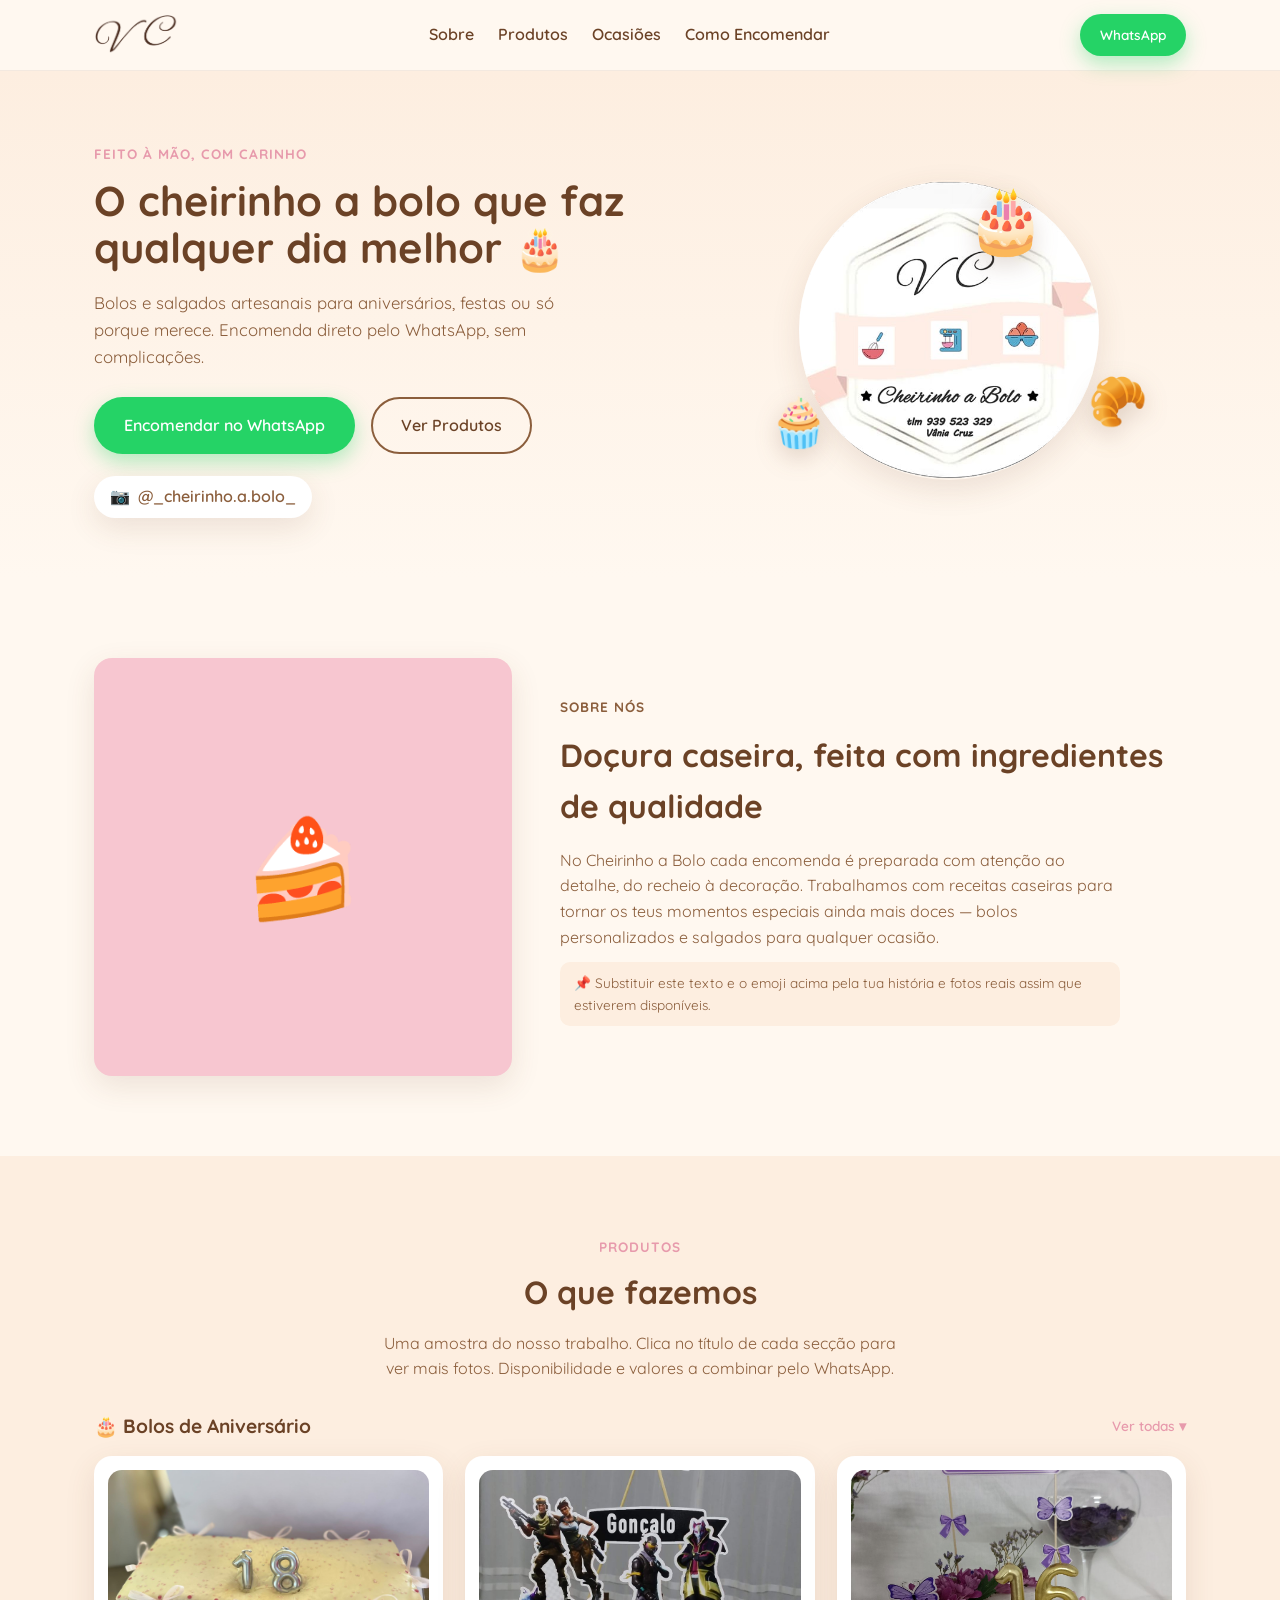
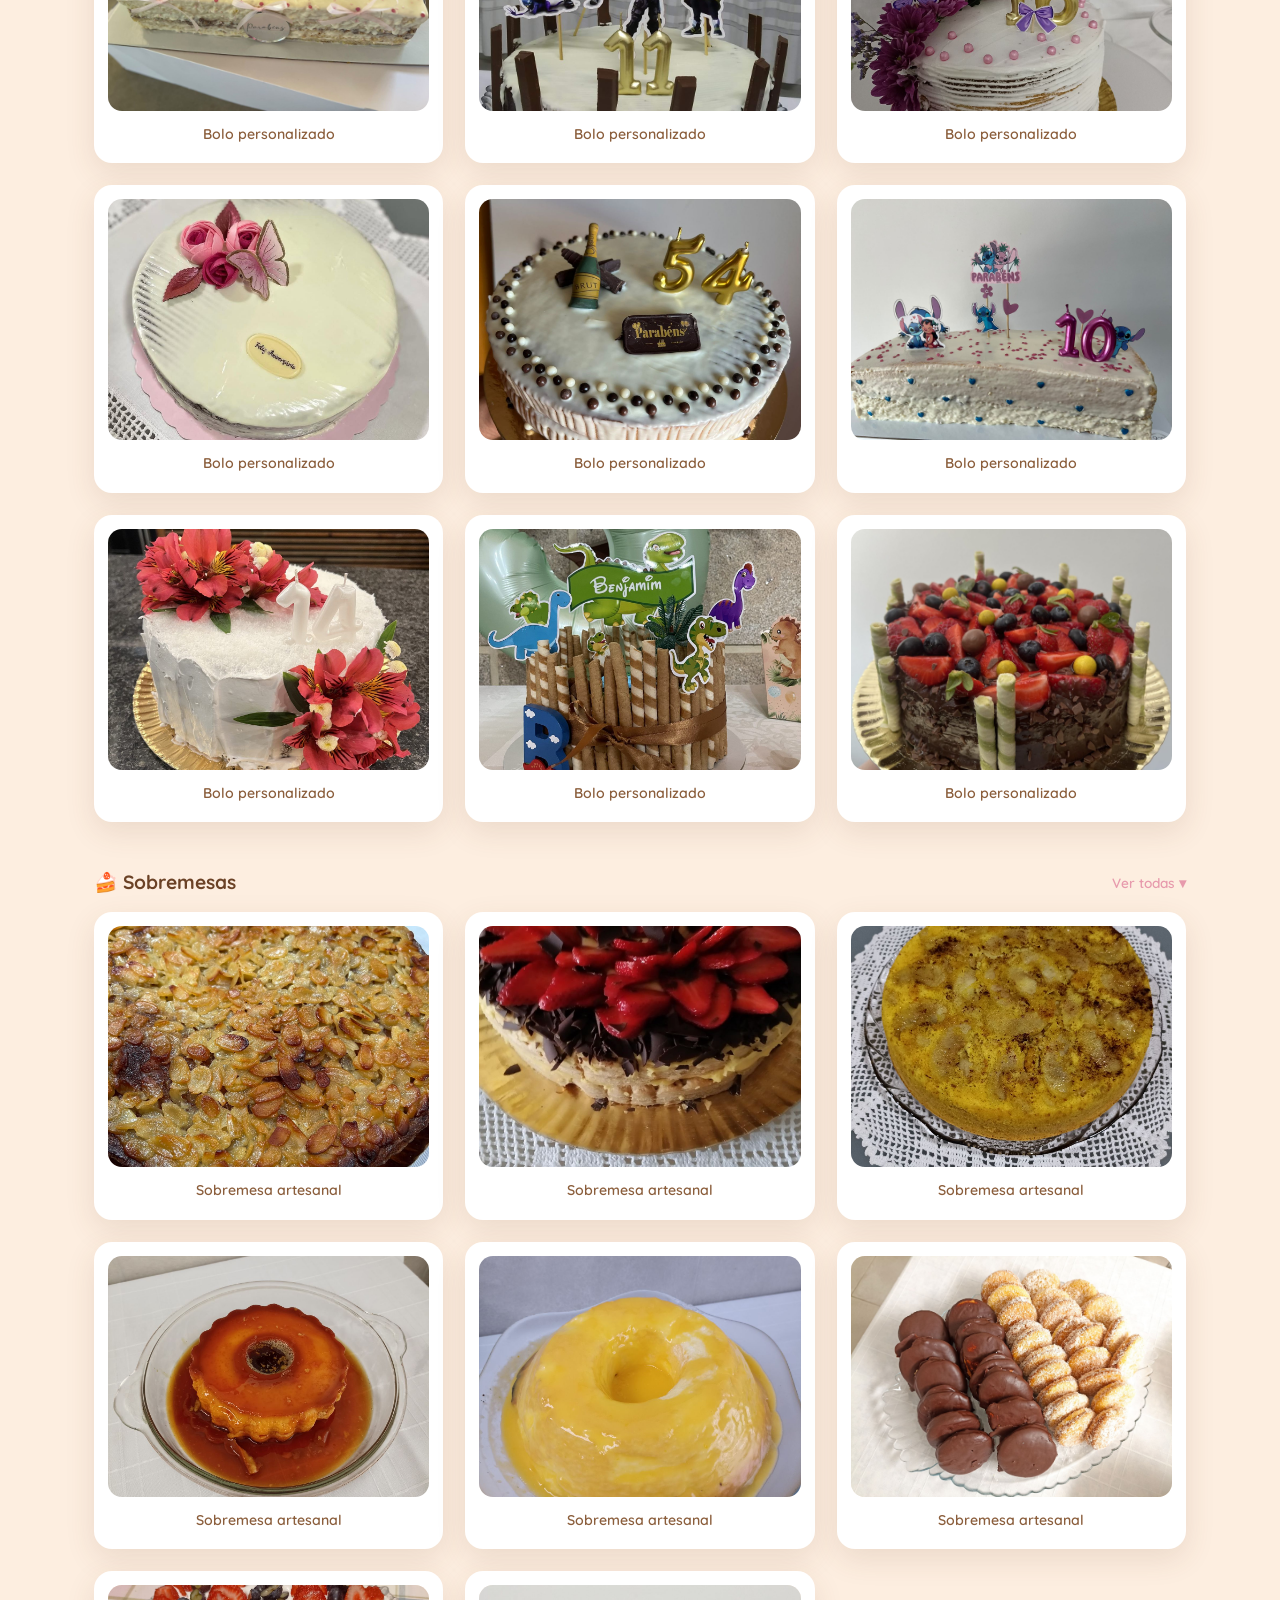
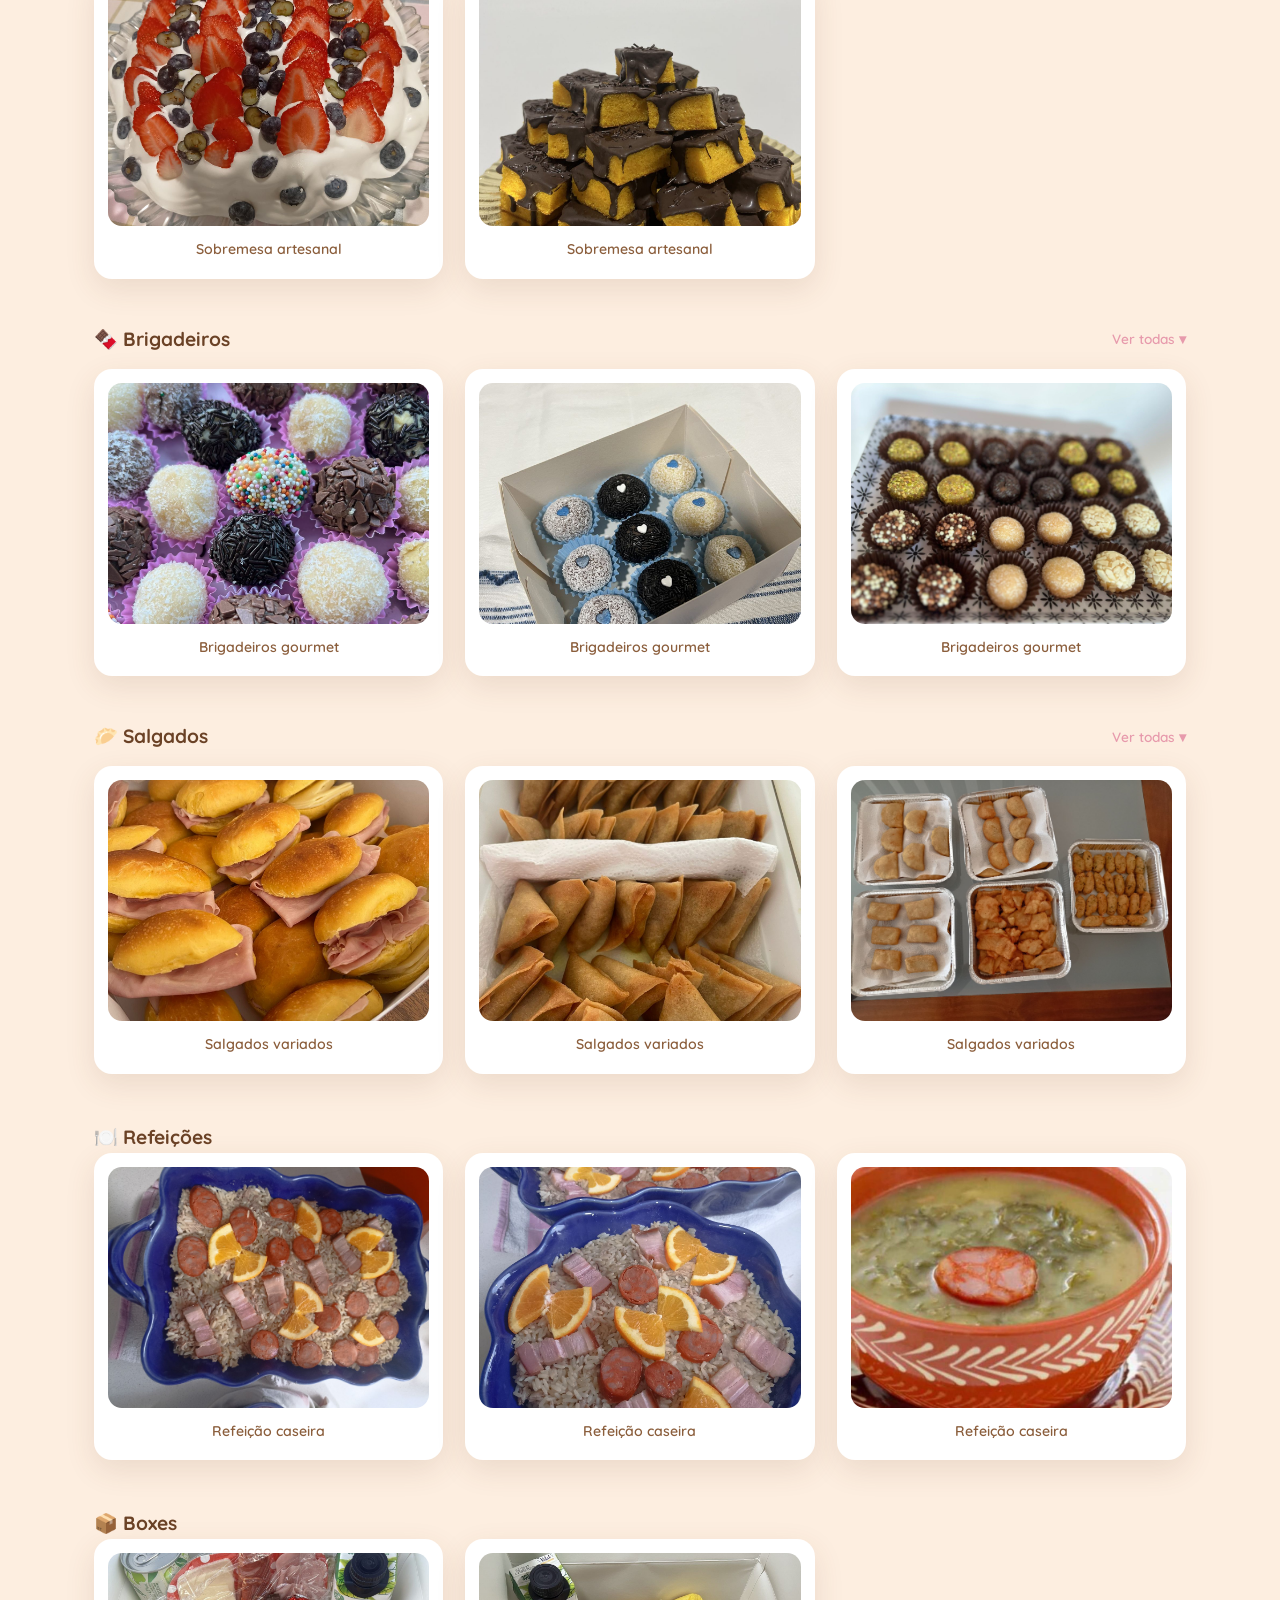
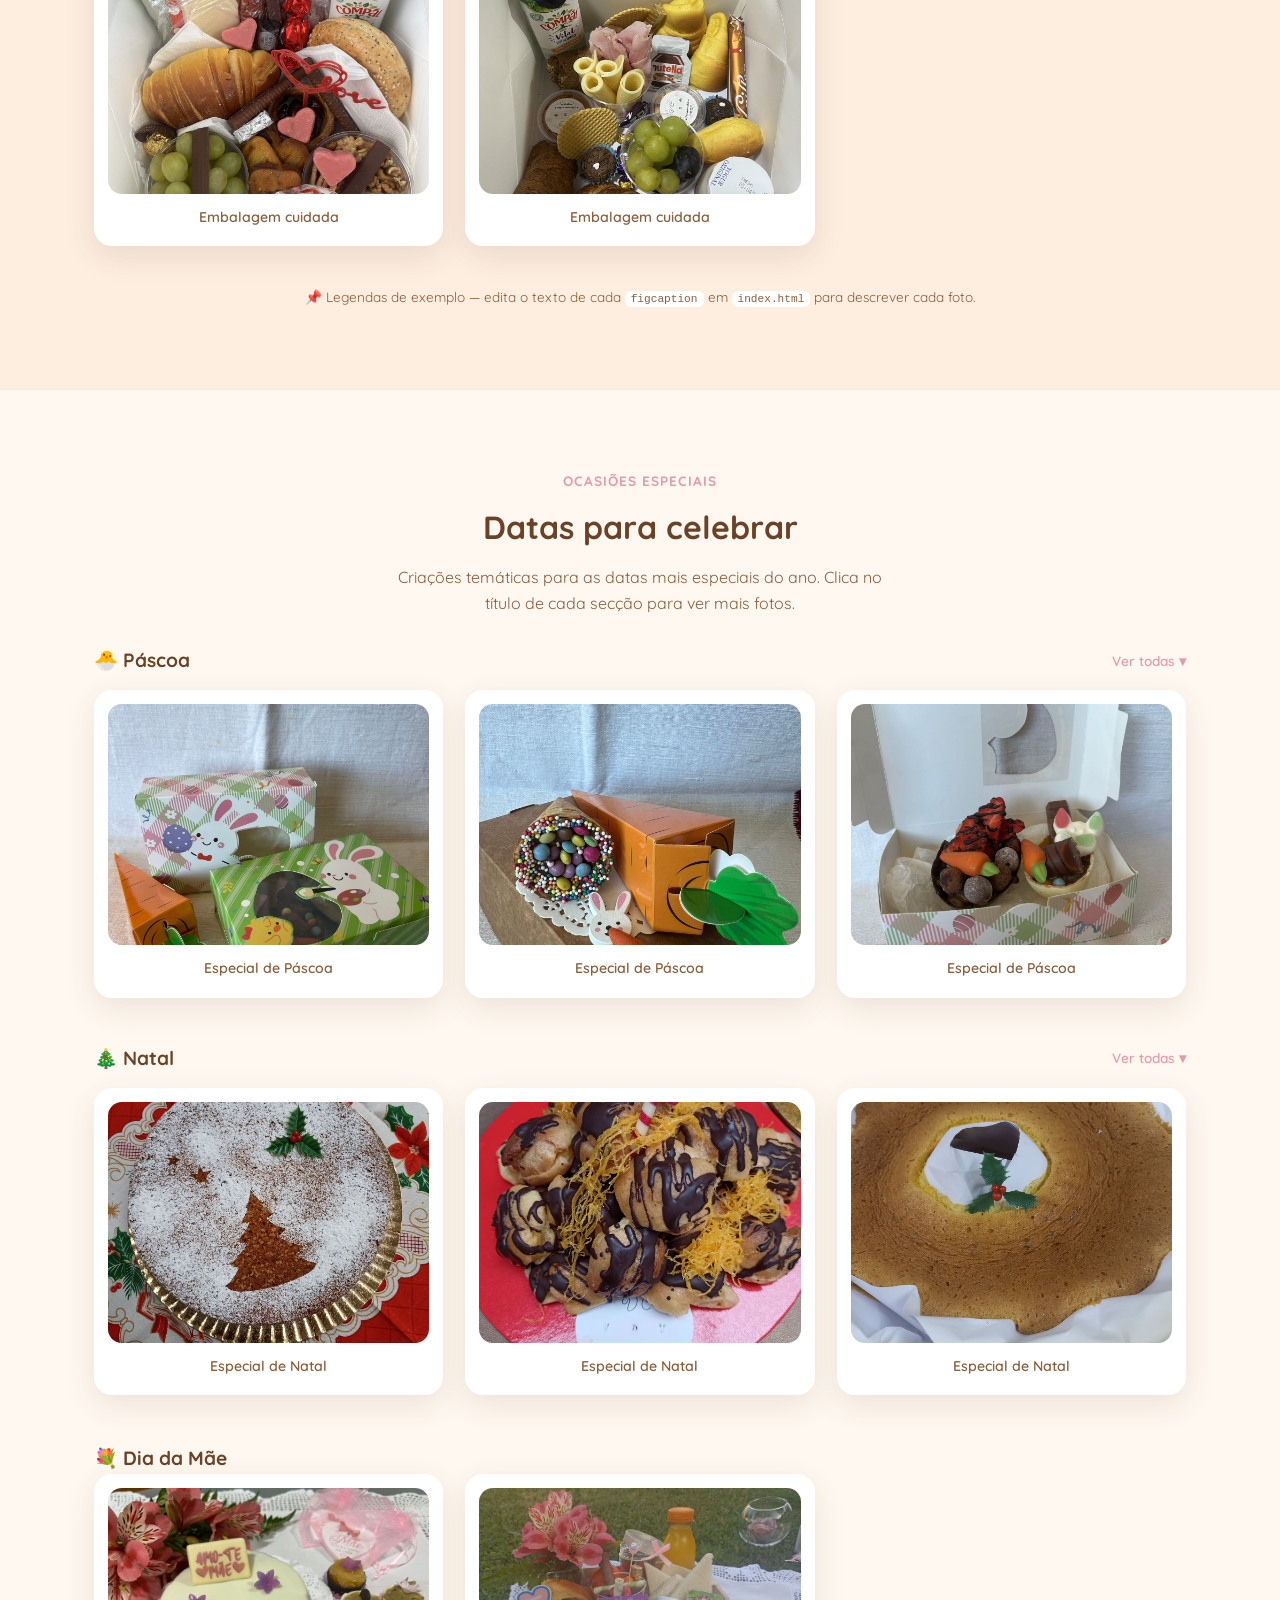
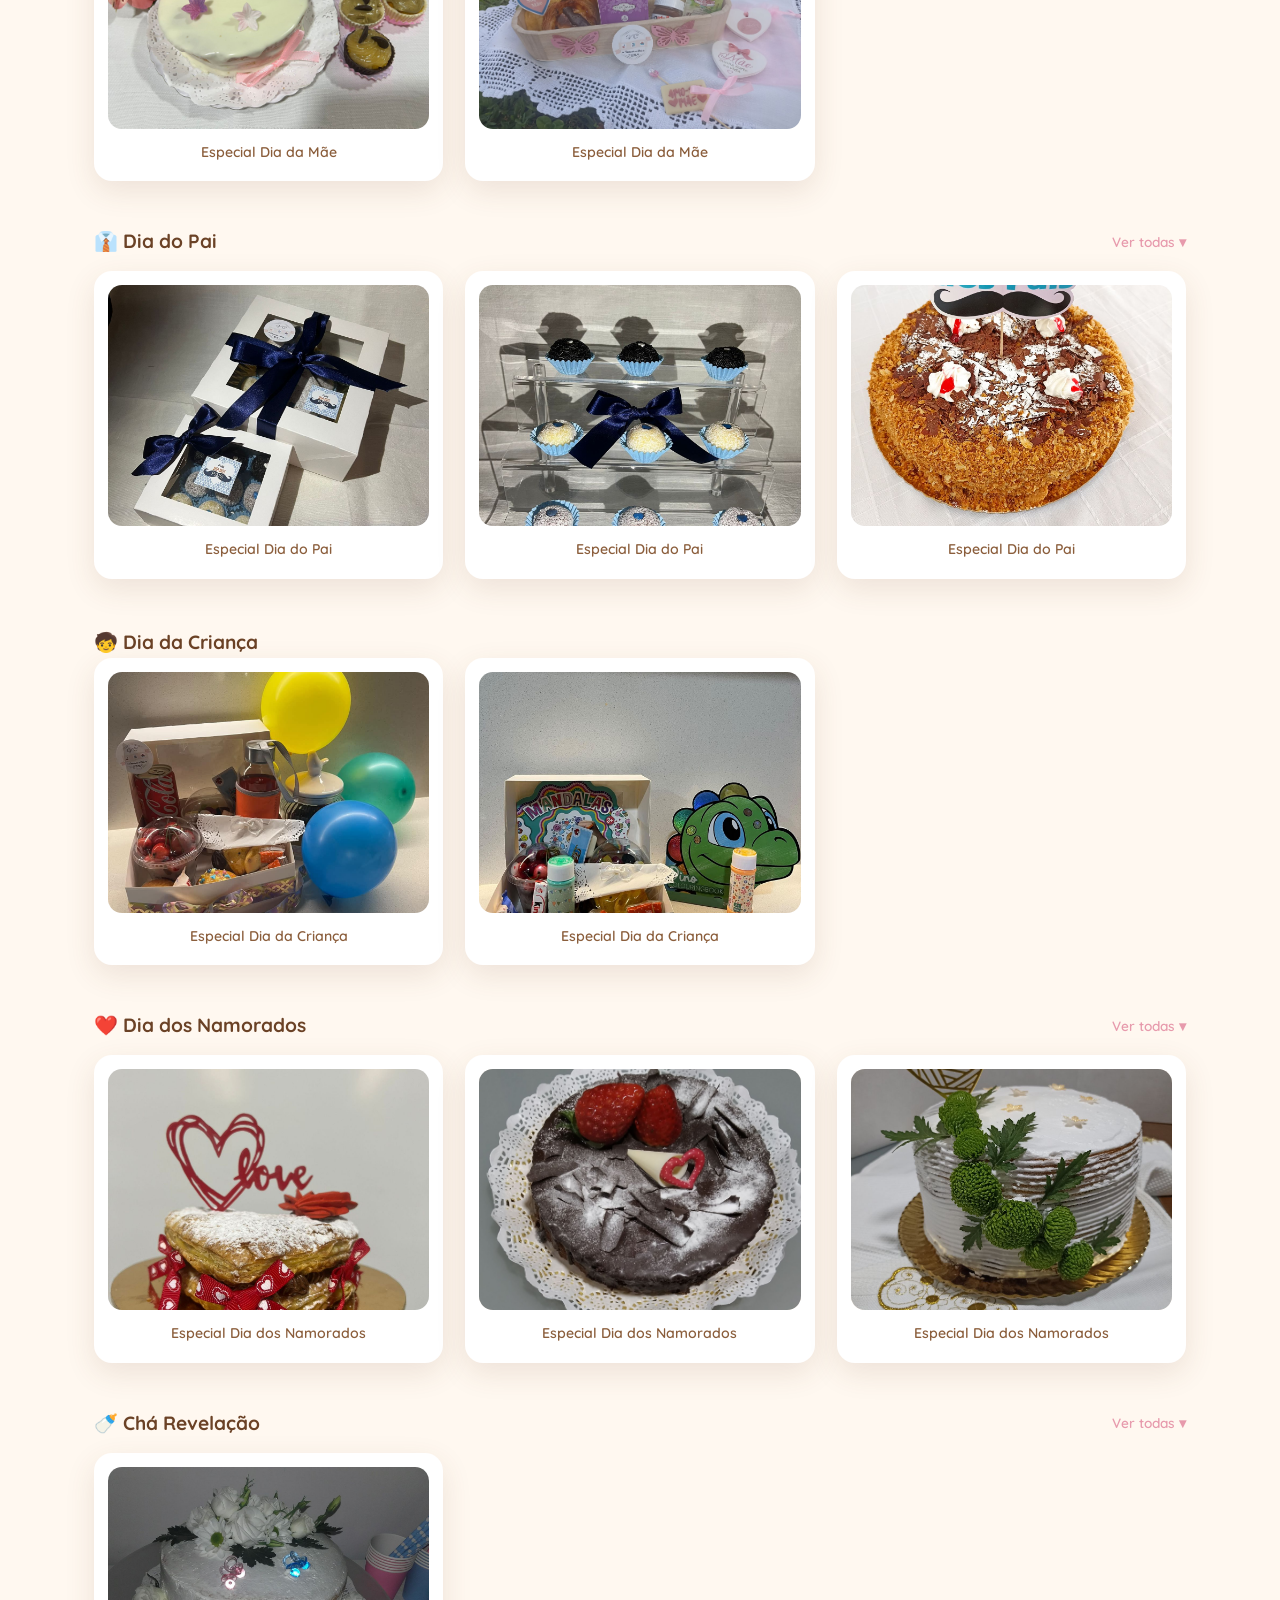
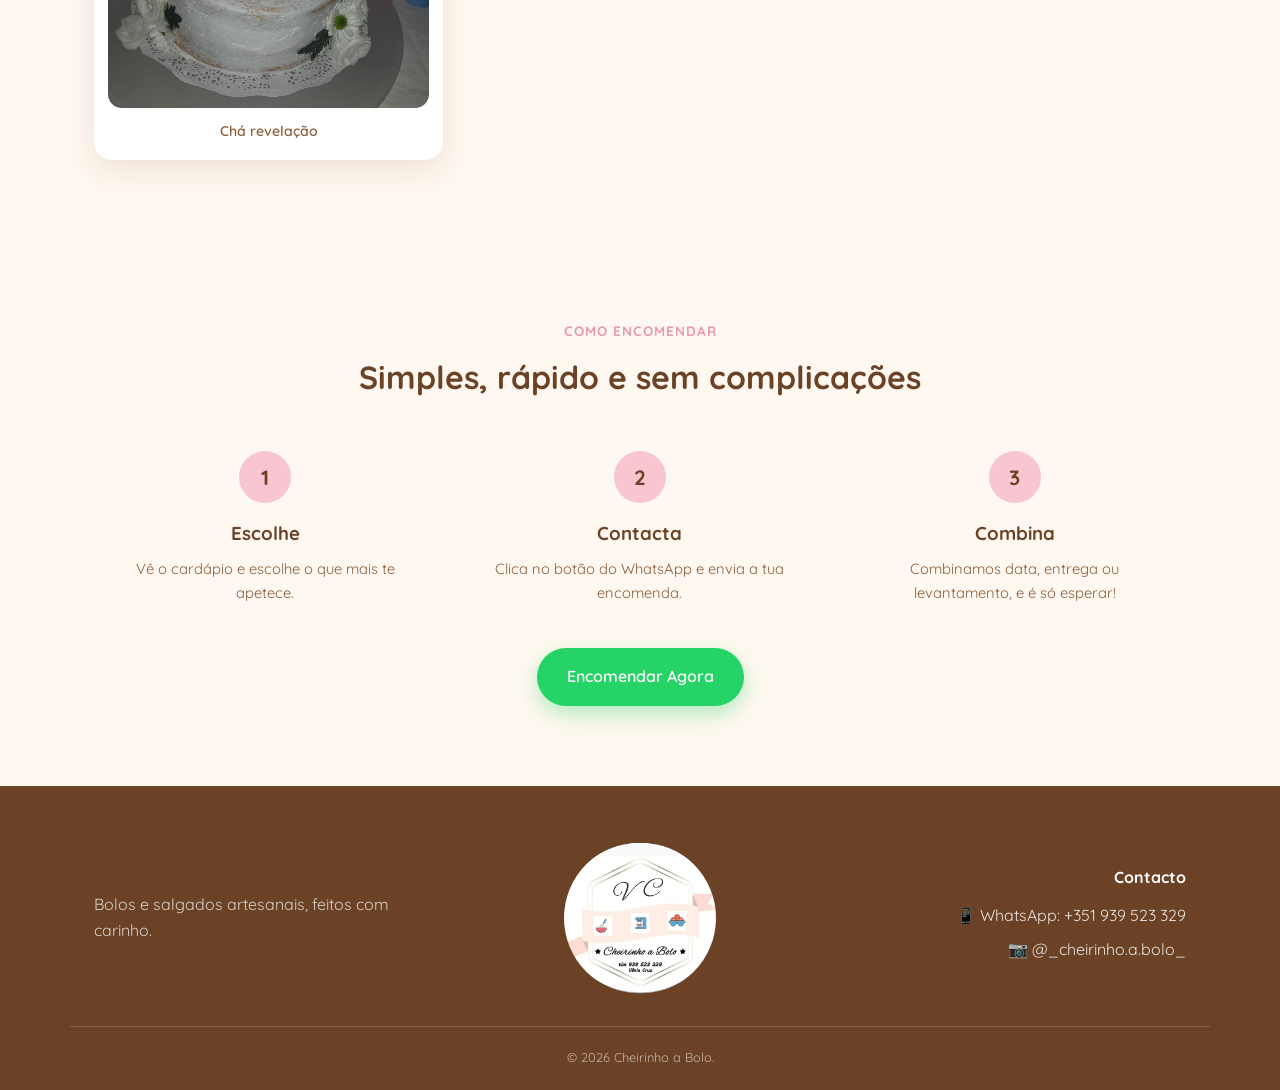
==== commit bb6605f9: "Redesign footer layout: remove Contacto nav link, center logo between text and contact columns Co-Au" ====
--- a/index.html
+++ b/index.html
@@ -9,7 +9,7 @@
 <link rel="preconnect" href="https://fonts.googleapis.com">
 <link rel="preconnect" href="https://fonts.gstatic.com" crossorigin>
 <link href="https://fonts.googleapis.com/css2?family=Quicksand:wght@400;500;600;700&family=Pacifico&display=swap" rel="stylesheet">
-<link rel="stylesheet" href="css/style.css?v=9">
+<link rel="stylesheet" href="css/style.css?v=15">
 </head>
 <body>
 
@@ -22,7 +22,6 @@
       <a href="#produtos">Produtos</a>
       <a href="#ocasioes">Ocasiões</a>
       <a href="#como-encomendar">Como Encomendar</a>
-      <a href="#contacto">Contacto</a>
     </nav>
 
     <div class="header-actions">
@@ -881,9 +880,10 @@
 <footer class="site-footer" id="contacto">
   <div class="container footer-inner">
     <div class="footer-brand">
-      <img src="images/logo.png" alt="Cheirinho a Bolo" class="footer-logo-img">
       <p>Bolos e salgados artesanais, feitos com carinho.</p>
     </div>
+
+    <img src="images/logo.png" alt="Cheirinho a Bolo" class="footer-logo-img">
 
     <div class="footer-links">
       <h4>Contacto</h4>
--- a/css/style.css
+++ b/css/style.css
@@ -109,11 +109,11 @@
 }
 
 .footer-logo-img {
-  height: 84px;
-  width: 84px;
+  height: 152px;
+  width: 152px;
   border-radius: 50%;
   object-fit: cover;
-  margin-bottom: 14px;
+  flex-shrink: 0;
 }
 
 .nav {
@@ -424,18 +424,25 @@
 
 .footer-inner {
   display: flex;
+  align-items: center;
+  justify-content: space-between;
   flex-wrap: wrap;
-  justify-content: space-between;
   gap: 32px;
   padding-bottom: 32px;
   border-bottom: 1px solid rgba(255,255,255,0.15);
 }
 
+.footer-brand,
+.footer-links {
+  flex: 1 1 0;
+}
+
 .footer-brand .logo { color: #fff; }
 .footer-brand .logo span { color: var(--pink); }
-.footer-brand p { color: rgba(255,255,255,0.75); margin-top: 8px; max-width: 320px; }
-
-.footer-links h4 { color: #fff; margin-bottom: 12px; }
+.footer-brand p { color: rgba(255,255,255,0.75); max-width: 320px; }
+
+.footer-links { text-align: right; }
+.footer-links h4 { color: #fff; margin-top: 0; margin-bottom: 12px; }
 .footer-links a {
   display: block;
   color: rgba(255,255,255,0.85);
@@ -475,5 +482,6 @@
   .nav-toggle { display: flex; }
   .hero-text h1 { font-size: 2rem; }
   .produto-grid { grid-template-columns: 1fr; }
-  .footer-inner { flex-direction: column; }
-}
+  .footer-inner { flex-direction: column; text-align: center; }
+  .footer-links { text-align: center; }
+}
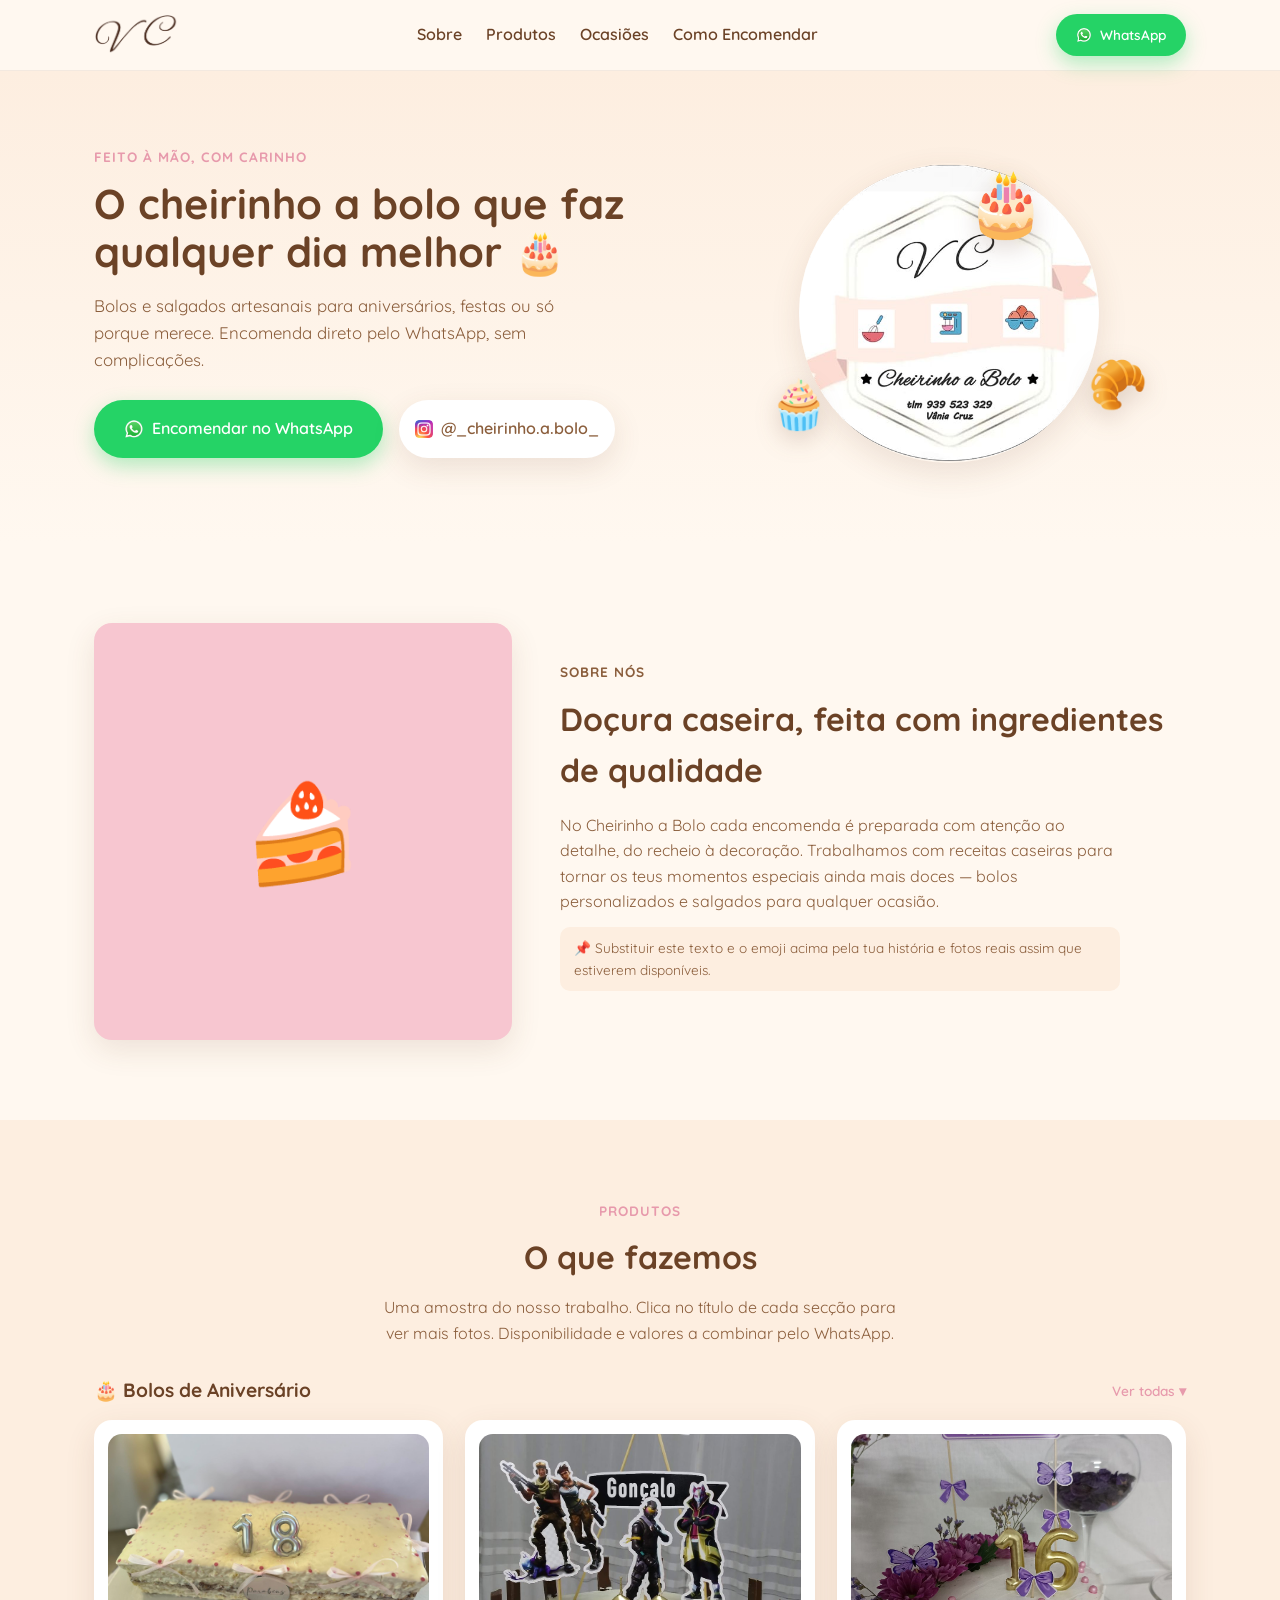
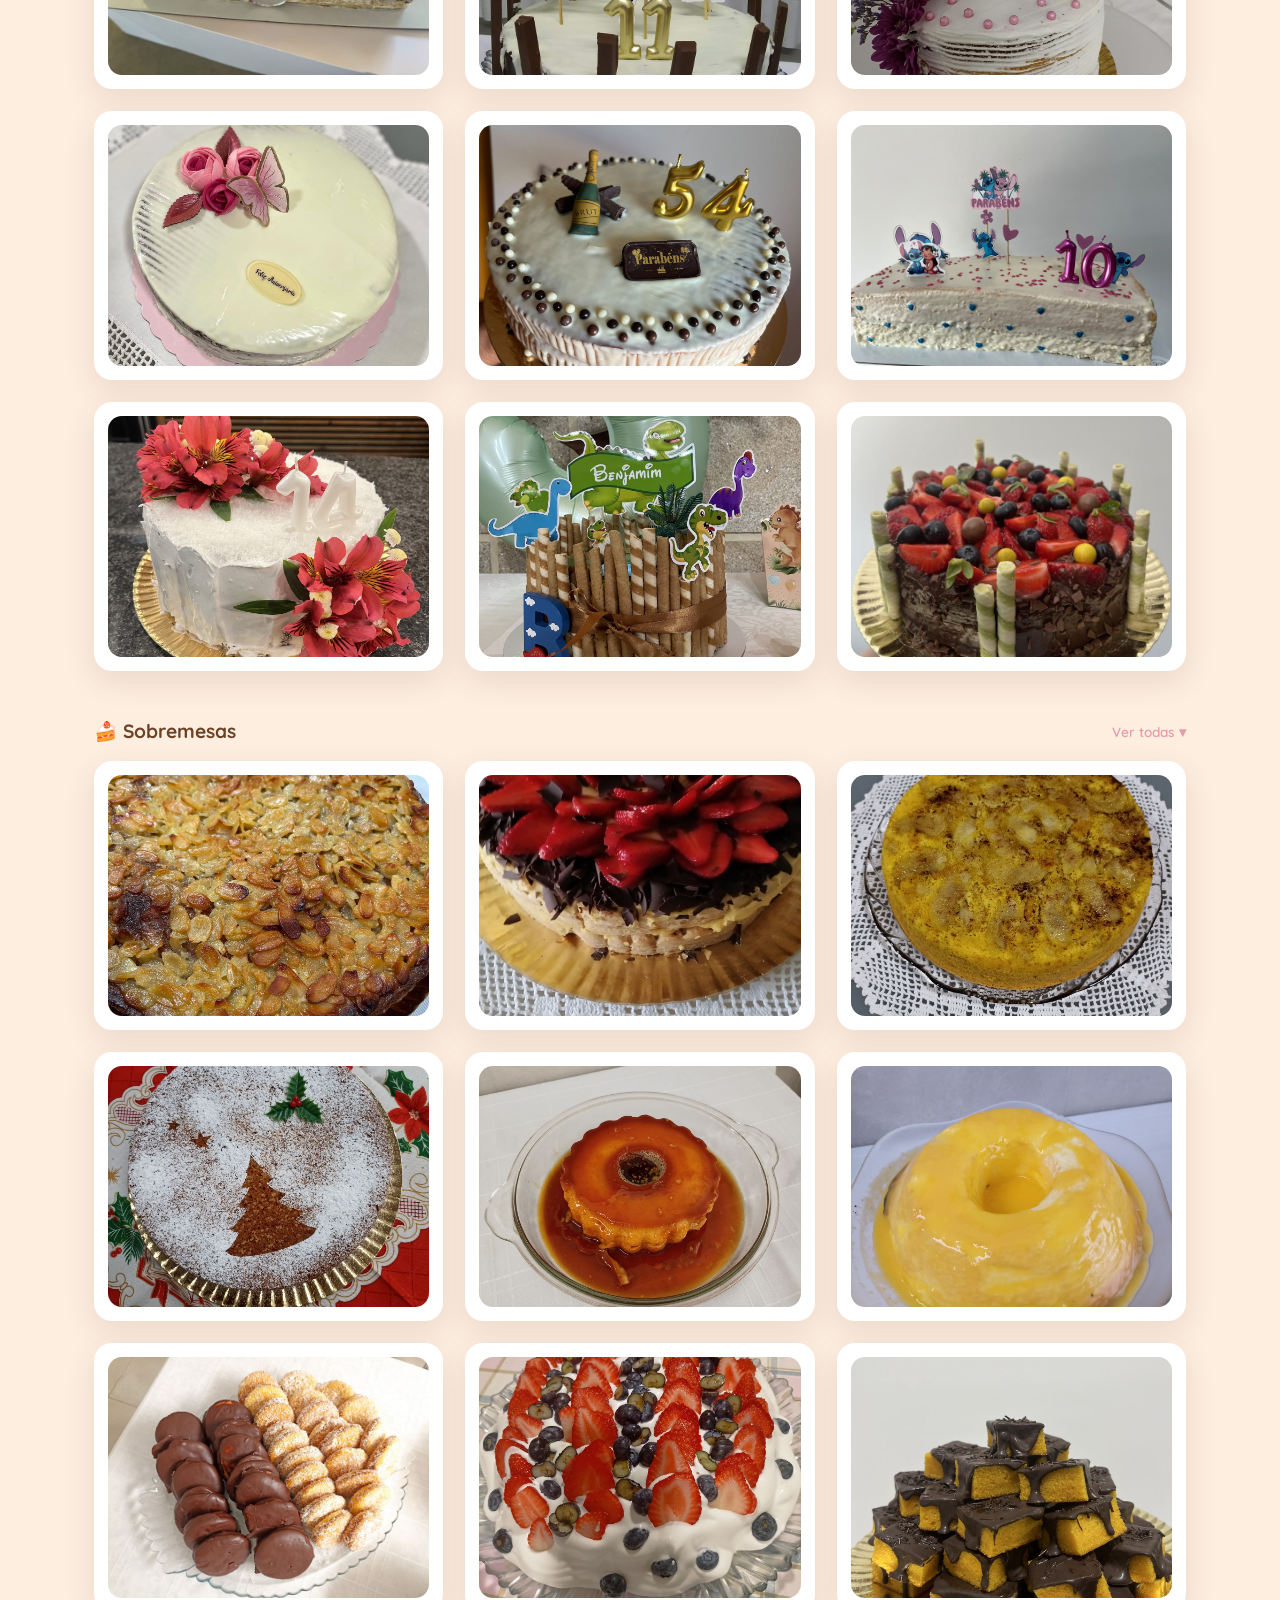
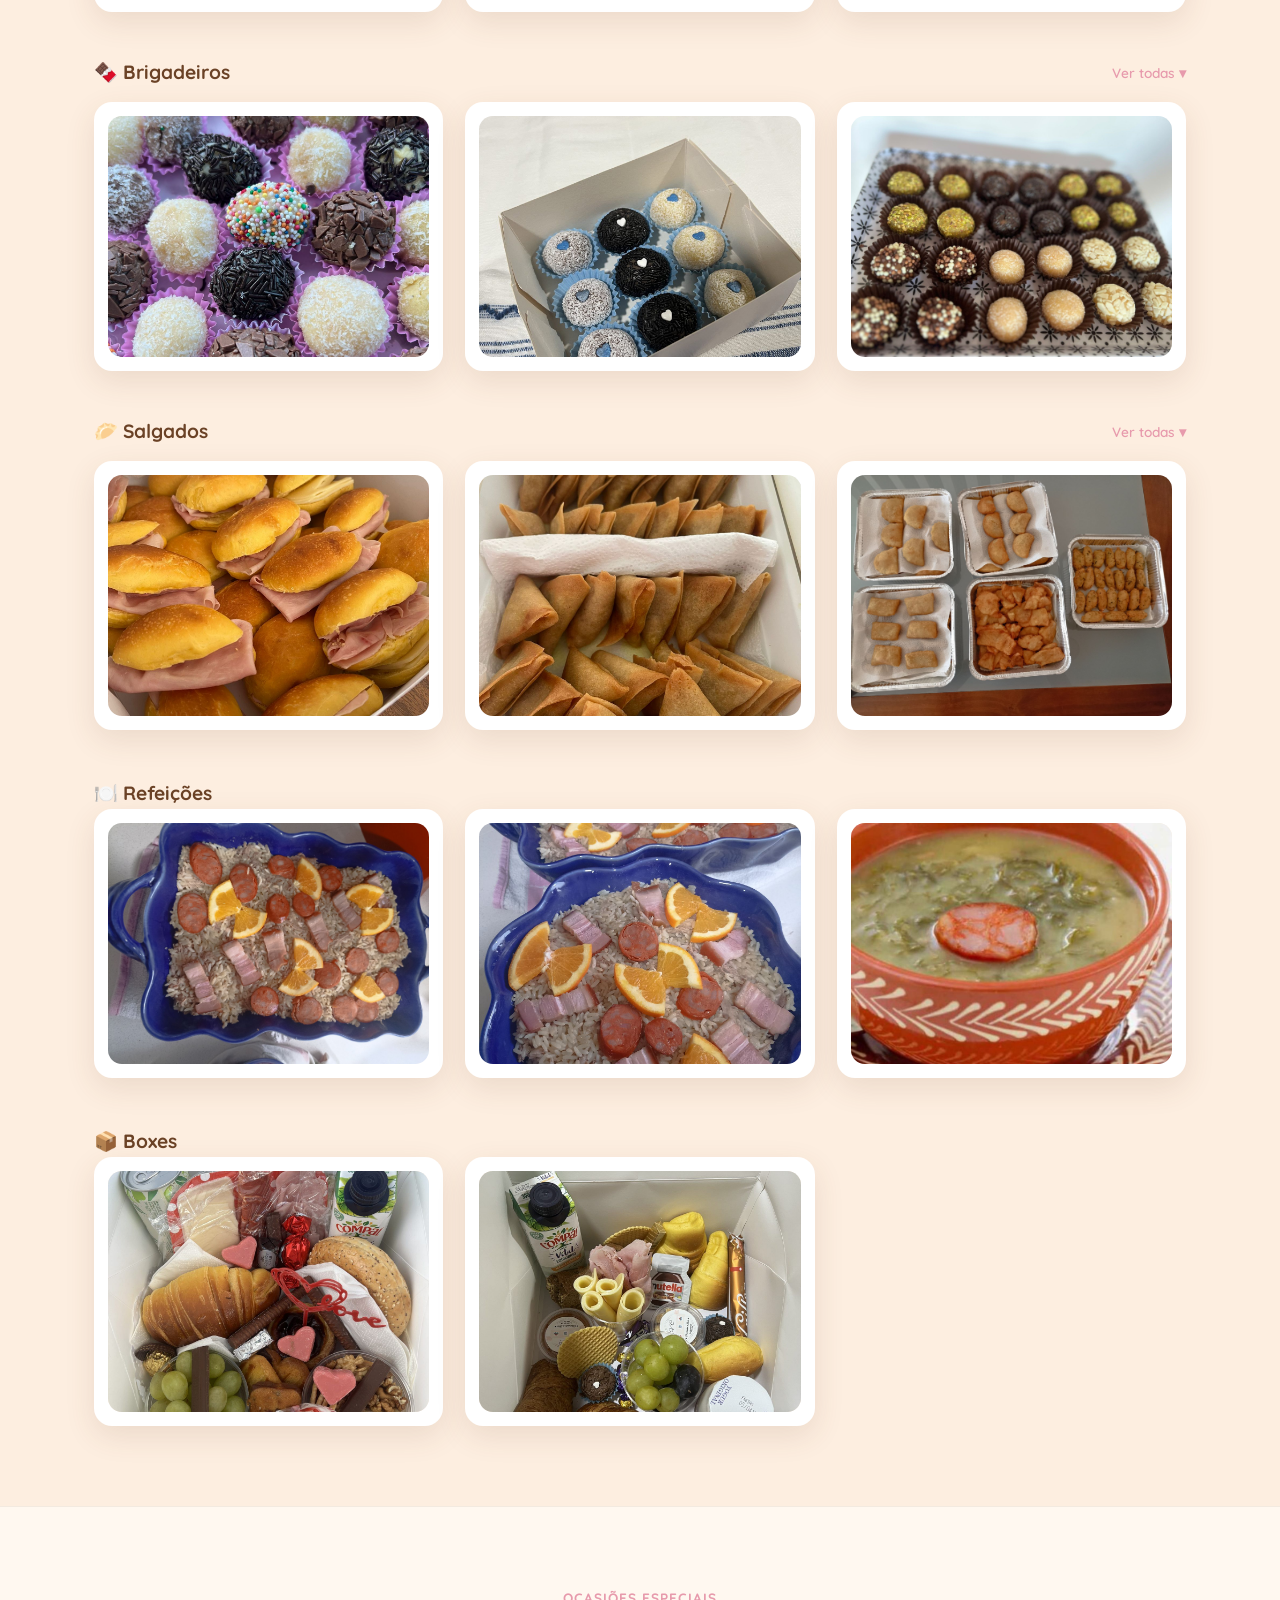
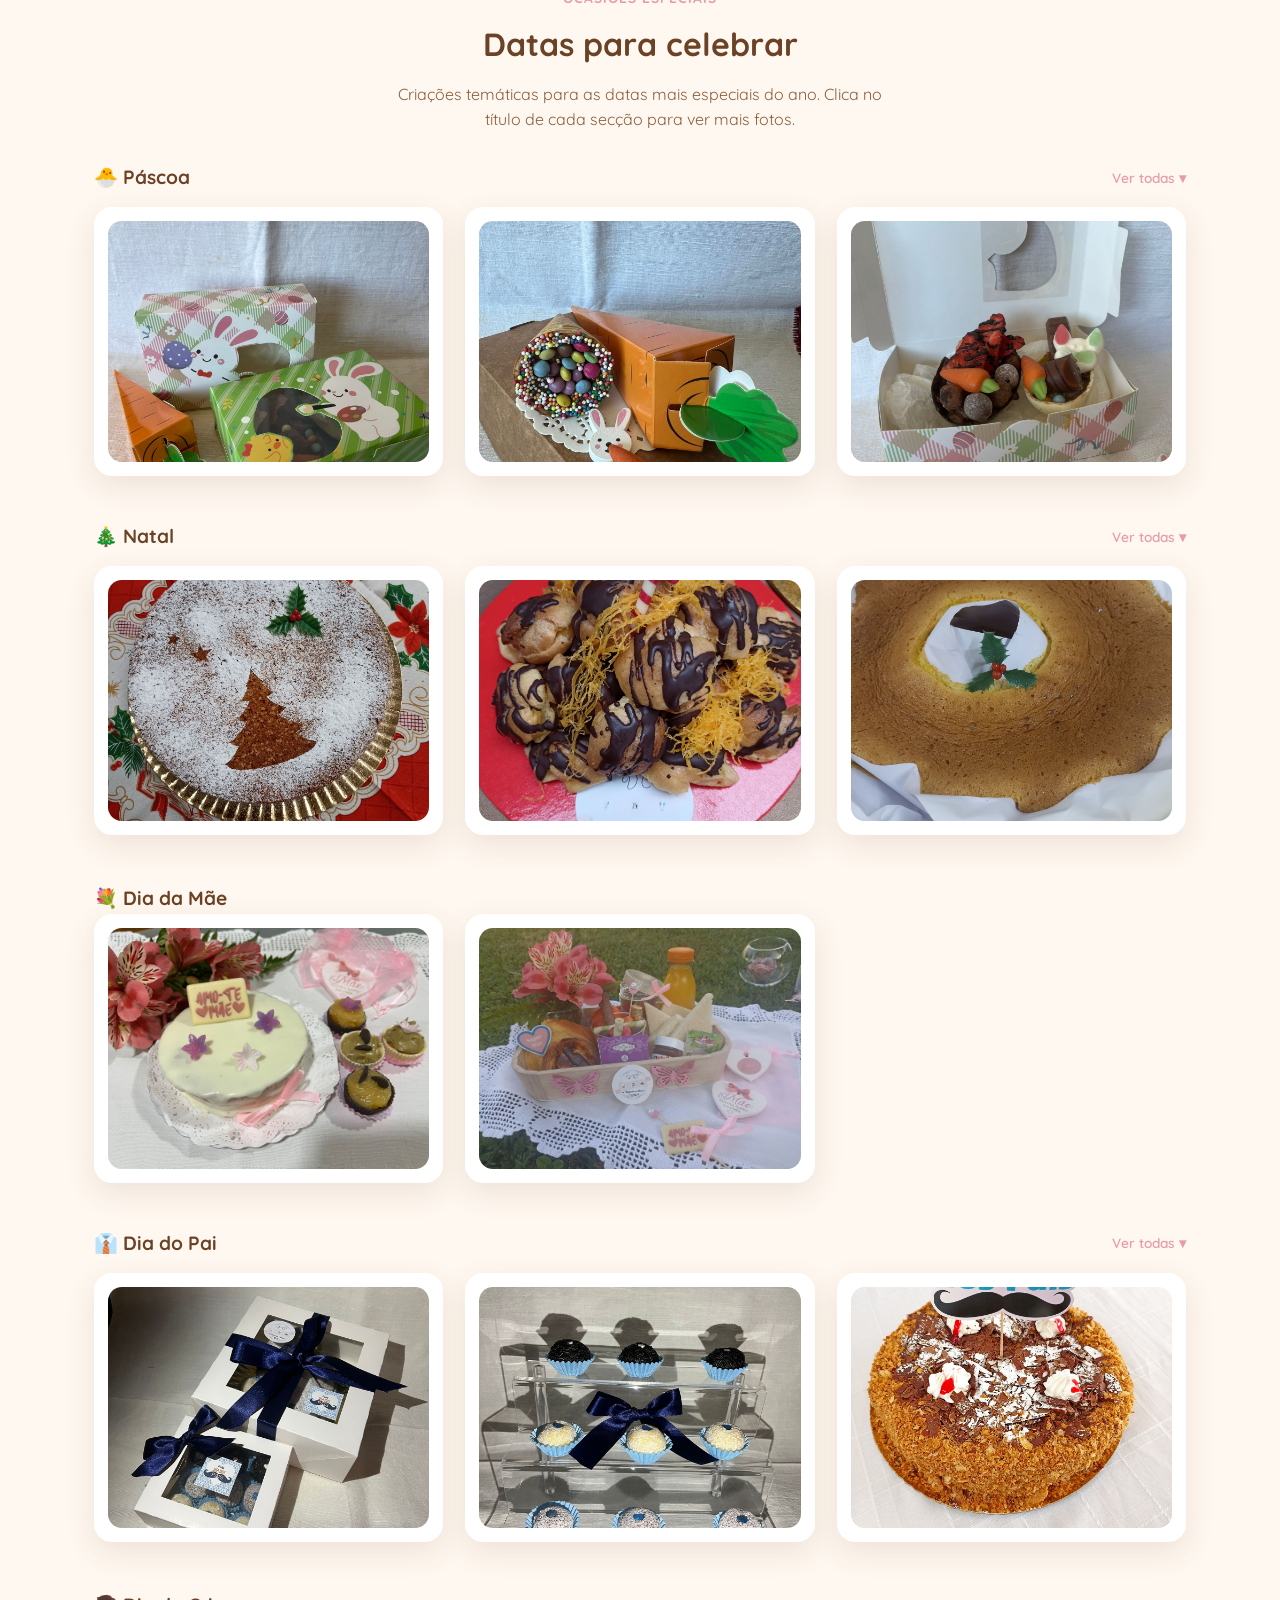
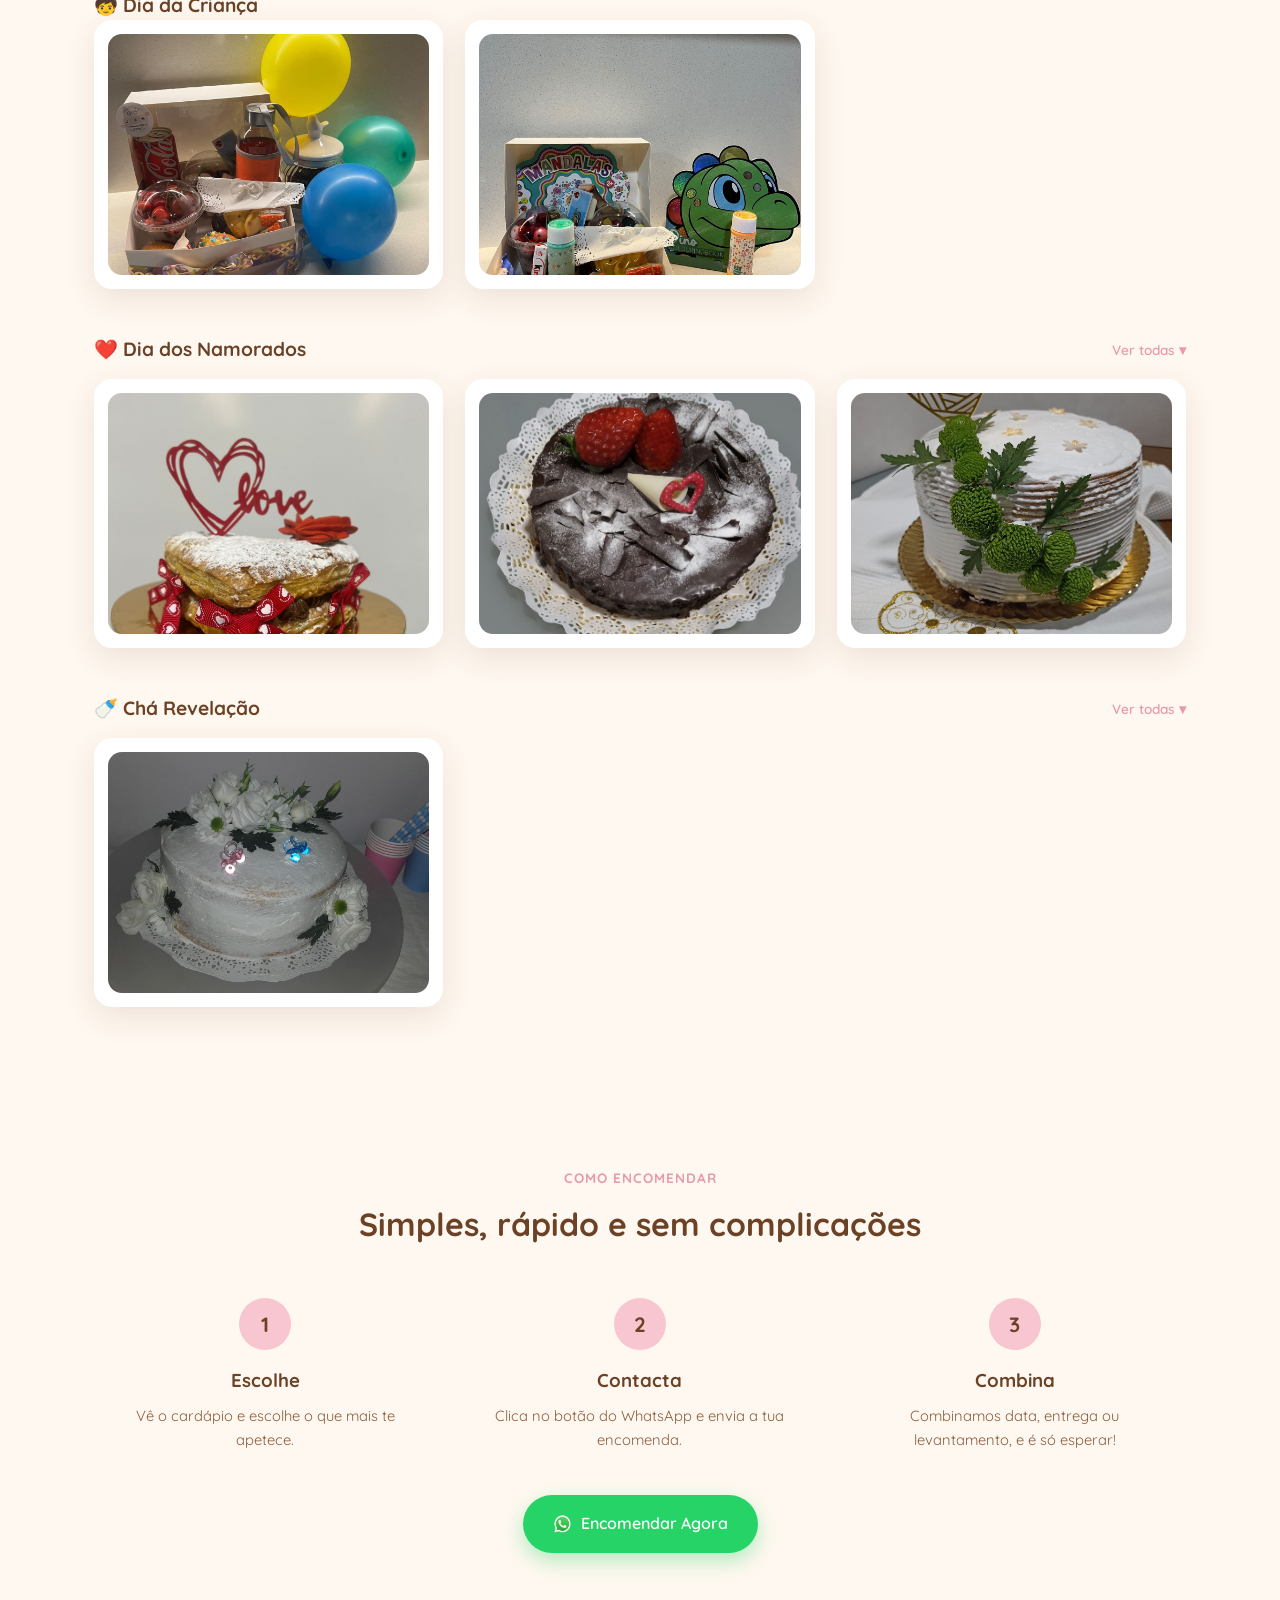
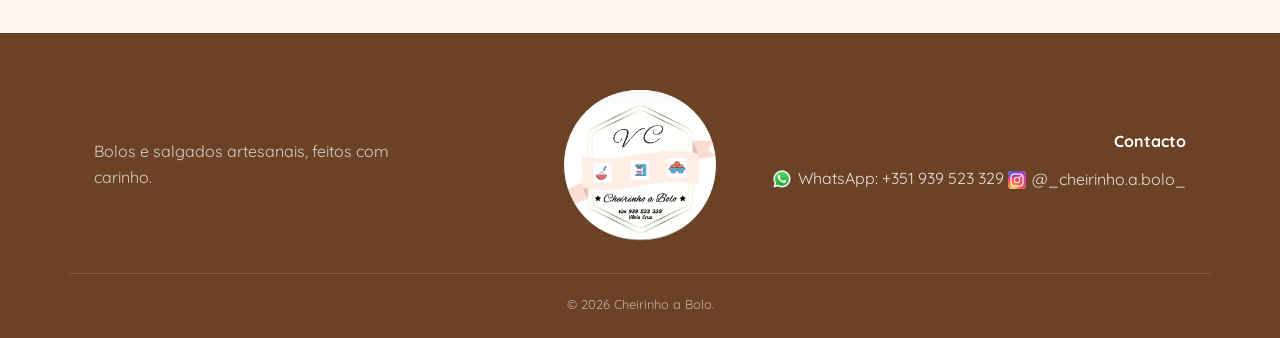
==== commit a9d43234: "alteracoes emojis" ====
--- a/index.html
+++ b/index.html
@@ -9,7 +9,7 @@
 <link rel="preconnect" href="https://fonts.googleapis.com">
 <link rel="preconnect" href="https://fonts.gstatic.com" crossorigin>
 <link href="https://fonts.googleapis.com/css2?family=Quicksand:wght@400;500;600;700&family=Pacifico&display=swap" rel="stylesheet">
-<link rel="stylesheet" href="css/style.css?v=15">
+<link rel="stylesheet" href="css/style.css?v=20">
 </head>
 <body>
 
@@ -26,7 +26,7 @@
 
     <div class="header-actions">
       <a class="btn btn-whatsapp btn-small" href="https://wa.me/351939523329?text=Ol%C3%A1!%20Gostaria%20de%20obter%20mais%20informa%C3%A7%C3%B5es." target="_blank" rel="noopener">
-        WhatsApp
+        <img class="whatsapp-icon" src="images/WhatsApp.svg.webp" alt=""> WhatsApp
       </a>
       <button class="nav-toggle" id="navToggle" aria-label="Abrir menu" aria-expanded="false">
         <span></span><span></span><span></span>
@@ -46,13 +46,12 @@
         <p class="hero-sub">Bolos e salgados artesanais para aniversários, festas ou só porque merece. Encomenda direto pelo WhatsApp, sem complicações.</p>
         <div class="hero-cta">
           <a class="btn btn-whatsapp" href="https://wa.me/351939523329?text=Ol%C3%A1!%20Gostaria%20de%20obter%20mais%20informa%C3%A7%C3%B5es." target="_blank" rel="noopener">
-            Encomendar no WhatsApp
+            <img class="whatsapp-icon" src="images/WhatsApp.svg.webp" alt=""> Encomendar no WhatsApp
           </a>
-          <a class="btn btn-outline" href="#produtos">Ver Produtos</a>
-        </div>
-        <a class="instagram-chip" href="https://www.instagram.com/_cheirinho.a.bolo_/" target="_blank" rel="noopener">
-          <span class="ig-icon">📷</span> @_cheirinho.a.bolo_
-        </a>
+          <a class="instagram-chip" href="https://www.instagram.com/_cheirinho.a.bolo_/" target="_blank" rel="noopener">
+            <img class="ig-icon" src="images/insta-logo.jpg" alt=""> @_cheirinho.a.bolo_
+          </a>
+        </div>
       </div>
       <div class="hero-visual" aria-hidden="true">
         <img class="hero-blob" src="images/logo.png" alt="Cheirinho a Bolo">
@@ -90,206 +89,156 @@
         </button>
         <div class="produto-grid">
           <figure class="produto-card">
-            <div class="produto-card-img"><img src="images-web/bolos-aniversario/capa/bolos-aniversario-capa-1.jpg" alt="Bolo de aniversário 1" loading="lazy"></div>
-            <figcaption>Bolo personalizado</figcaption>
-          </figure>
-          <figure class="produto-card">
-            <div class="produto-card-img"><img src="images-web/bolos-aniversario/capa/bolos-aniversario-capa-2.jpg" alt="Bolo de aniversário 2" loading="lazy"></div>
-            <figcaption>Bolo personalizado</figcaption>
-          </figure>
-          <figure class="produto-card">
-            <div class="produto-card-img"><img src="images-web/bolos-aniversario/capa/bolos-aniversario-capa-3.jpg" alt="Bolo de aniversário 3" loading="lazy"></div>
-            <figcaption>Bolo personalizado</figcaption>
-          </figure>
-          <figure class="produto-card">
-            <div class="produto-card-img"><img src="images-web/bolos-aniversario/capa/bolos-aniversario-capa-4.jpg" alt="Bolo de aniversário 4" loading="lazy"></div>
-            <figcaption>Bolo personalizado</figcaption>
-          </figure>
-          <figure class="produto-card">
-            <div class="produto-card-img"><img src="images-web/bolos-aniversario/capa/bolos-aniversario-capa-5.jpg" alt="Bolo de aniversário 5" loading="lazy"></div>
-            <figcaption>Bolo personalizado</figcaption>
-          </figure>
-          <figure class="produto-card">
-            <div class="produto-card-img"><img src="images-web/bolos-aniversario/capa/bolos-aniversario-capa-6.jpg" alt="Bolo de aniversário 6" loading="lazy"></div>
-            <figcaption>Bolo personalizado</figcaption>
-          </figure>
-          <figure class="produto-card">
-            <div class="produto-card-img"><img src="images-web/bolos-aniversario/capa/bolos-aniversario-capa-7.jpg" alt="Bolo de aniversário 7" loading="lazy"></div>
-            <figcaption>Bolo personalizado</figcaption>
-          </figure>
-          <figure class="produto-card">
-            <div class="produto-card-img"><img src="images-web/bolos-aniversario/capa/bolos-aniversario-capa-8.jpg" alt="Bolo de aniversário 8" loading="lazy"></div>
-            <figcaption>Bolo personalizado</figcaption>
-          </figure>
-          <figure class="produto-card">
-            <div class="produto-card-img"><img src="images-web/bolos-aniversario/capa/bolos-aniversario-capa-9.jpg" alt="Bolo de aniversário 9" loading="lazy"></div>
-            <figcaption>Bolo personalizado</figcaption>
+            <div class="produto-card-img"><img src="images-web/bolos-aniversario/capa/bolos-aniversario-capa-1.jpg?v=1788644944" alt="Bolo de aniversário 1" loading="lazy"></div>
+          </figure>
+          <figure class="produto-card">
+            <div class="produto-card-img"><img src="images-web/bolos-aniversario/capa/bolos-aniversario-capa-2.jpg?v=1788644945" alt="Bolo de aniversário 2" loading="lazy"></div>
+          </figure>
+          <figure class="produto-card">
+            <div class="produto-card-img"><img src="images-web/bolos-aniversario/capa/bolos-aniversario-capa-3.jpg?v=1788644945" alt="Bolo de aniversário 3" loading="lazy"></div>
+          </figure>
+          <figure class="produto-card">
+            <div class="produto-card-img"><img src="images-web/bolos-aniversario/capa/bolos-aniversario-capa-4.jpg?v=1788644946" alt="Bolo de aniversário 4" loading="lazy"></div>
+          </figure>
+          <figure class="produto-card">
+            <div class="produto-card-img"><img src="images-web/bolos-aniversario/capa/bolos-aniversario-capa-5.jpg?v=1788644946" alt="Bolo de aniversário 5" loading="lazy"></div>
+          </figure>
+          <figure class="produto-card">
+            <div class="produto-card-img"><img src="images-web/bolos-aniversario/capa/bolos-aniversario-capa-6.jpg?v=1788644946" alt="Bolo de aniversário 6" loading="lazy"></div>
+          </figure>
+          <figure class="produto-card">
+            <div class="produto-card-img"><img src="images-web/bolos-aniversario/capa/bolos-aniversario-capa-7.jpg?v=1788644946" alt="Bolo de aniversário 7" loading="lazy"></div>
+          </figure>
+          <figure class="produto-card">
+            <div class="produto-card-img"><img src="images-web/bolos-aniversario/capa/bolos-aniversario-capa-8.jpg?v=1788644946" alt="Bolo de aniversário 8" loading="lazy"></div>
+          </figure>
+          <figure class="produto-card">
+            <div class="produto-card-img"><img src="images-web/bolos-aniversario/capa/bolos-aniversario-capa-9.jpg?v=1788644947" alt="Bolo de aniversário 9" loading="lazy"></div>
           </figure>
         </div>
         <div class="produto-grid produto-grid-extra" id="grid-bolos-aniversario-extra" hidden>
           <figure class="produto-card">
-            <div class="produto-card-img"><img src="images-web/bolos-aniversario/extra/bolos-aniversario-extra-1.jpg" alt="Bolo de aniversário 1" loading="lazy"></div>
-            <figcaption>Bolo personalizado</figcaption>
-          </figure>
-          <figure class="produto-card">
-            <div class="produto-card-img"><img src="images-web/bolos-aniversario/extra/bolos-aniversario-extra-2.jpg" alt="Bolo de aniversário 2" loading="lazy"></div>
-            <figcaption>Bolo personalizado</figcaption>
-          </figure>
-          <figure class="produto-card">
-            <div class="produto-card-img"><img src="images-web/bolos-aniversario/extra/bolos-aniversario-extra-3.jpg" alt="Bolo de aniversário 3" loading="lazy"></div>
-            <figcaption>Bolo personalizado</figcaption>
-          </figure>
-          <figure class="produto-card">
-            <div class="produto-card-img"><img src="images-web/bolos-aniversario/extra/bolos-aniversario-extra-4.jpg" alt="Bolo de aniversário 4" loading="lazy"></div>
-            <figcaption>Bolo personalizado</figcaption>
-          </figure>
-          <figure class="produto-card">
-            <div class="produto-card-img"><img src="images-web/bolos-aniversario/extra/bolos-aniversario-extra-5.jpg" alt="Bolo de aniversário 5" loading="lazy"></div>
-            <figcaption>Bolo personalizado</figcaption>
-          </figure>
-          <figure class="produto-card">
-            <div class="produto-card-img"><img src="images-web/bolos-aniversario/extra/bolos-aniversario-extra-6.jpg" alt="Bolo de aniversário 6" loading="lazy"></div>
-            <figcaption>Bolo personalizado</figcaption>
-          </figure>
-          <figure class="produto-card">
-            <div class="produto-card-img"><img src="images-web/bolos-aniversario/extra/bolos-aniversario-extra-7.jpg" alt="Bolo de aniversário 7" loading="lazy"></div>
-            <figcaption>Bolo personalizado</figcaption>
-          </figure>
-          <figure class="produto-card">
-            <div class="produto-card-img"><img src="images-web/bolos-aniversario/extra/bolos-aniversario-extra-8.jpg" alt="Bolo de aniversário 8" loading="lazy"></div>
-            <figcaption>Bolo personalizado</figcaption>
-          </figure>
-          <figure class="produto-card">
-            <div class="produto-card-img"><img src="images-web/bolos-aniversario/extra/bolos-aniversario-extra-9.jpg" alt="Bolo de aniversário 9" loading="lazy"></div>
-            <figcaption>Bolo personalizado</figcaption>
-          </figure>
-          <figure class="produto-card">
-            <div class="produto-card-img"><img src="images-web/bolos-aniversario/extra/bolos-aniversario-extra-10.jpg" alt="Bolo de aniversário 10" loading="lazy"></div>
-            <figcaption>Bolo personalizado</figcaption>
-          </figure>
-          <figure class="produto-card">
-            <div class="produto-card-img"><img src="images-web/bolos-aniversario/extra/bolos-aniversario-extra-11.jpg" alt="Bolo de aniversário 11" loading="lazy"></div>
-            <figcaption>Bolo personalizado</figcaption>
-          </figure>
-          <figure class="produto-card">
-            <div class="produto-card-img"><img src="images-web/bolos-aniversario/extra/bolos-aniversario-extra-12.jpg" alt="Bolo de aniversário 12" loading="lazy"></div>
-            <figcaption>Bolo personalizado</figcaption>
-          </figure>
-          <figure class="produto-card">
-            <div class="produto-card-img"><img src="images-web/bolos-aniversario/extra/bolos-aniversario-extra-13.jpg" alt="Bolo de aniversário 13" loading="lazy"></div>
-            <figcaption>Bolo personalizado</figcaption>
-          </figure>
-          <figure class="produto-card">
-            <div class="produto-card-img"><img src="images-web/bolos-aniversario/extra/bolos-aniversario-extra-14.jpg" alt="Bolo de aniversário 14" loading="lazy"></div>
-            <figcaption>Bolo personalizado</figcaption>
-          </figure>
-          <figure class="produto-card">
-            <div class="produto-card-img"><img src="images-web/bolos-aniversario/extra/bolos-aniversario-extra-15.jpg" alt="Bolo de aniversário 15" loading="lazy"></div>
-            <figcaption>Bolo personalizado</figcaption>
-          </figure>
-          <figure class="produto-card">
-            <div class="produto-card-img"><img src="images-web/bolos-aniversario/extra/bolos-aniversario-extra-16.jpg" alt="Bolo de aniversário 16" loading="lazy"></div>
-            <figcaption>Bolo personalizado</figcaption>
-          </figure>
-          <figure class="produto-card">
-            <div class="produto-card-img"><img src="images-web/bolos-aniversario/extra/bolos-aniversario-extra-17.jpg" alt="Bolo de aniversário 17" loading="lazy"></div>
-            <figcaption>Bolo personalizado</figcaption>
-          </figure>
-          <figure class="produto-card">
-            <div class="produto-card-img"><img src="images-web/bolos-aniversario/extra/bolos-aniversario-extra-18.jpg" alt="Bolo de aniversário 18" loading="lazy"></div>
-            <figcaption>Bolo personalizado</figcaption>
-          </figure>
-          <figure class="produto-card">
-            <div class="produto-card-img"><img src="images-web/bolos-aniversario/extra/bolos-aniversario-extra-19.jpg" alt="Bolo de aniversário 19" loading="lazy"></div>
-            <figcaption>Bolo personalizado</figcaption>
-          </figure>
-          <figure class="produto-card">
-            <div class="produto-card-img"><img src="images-web/bolos-aniversario/extra/bolos-aniversario-extra-20.jpg" alt="Bolo de aniversário 20" loading="lazy"></div>
-            <figcaption>Bolo personalizado</figcaption>
-          </figure>
-          <figure class="produto-card">
-            <div class="produto-card-img"><img src="images-web/bolos-aniversario/extra/bolos-aniversario-extra-21.jpg" alt="Bolo de aniversário 21" loading="lazy"></div>
-            <figcaption>Bolo personalizado</figcaption>
-          </figure>
-          <figure class="produto-card">
-            <div class="produto-card-img"><img src="images-web/bolos-aniversario/extra/bolos-aniversario-extra-22.jpg" alt="Bolo de aniversário 22" loading="lazy"></div>
-            <figcaption>Bolo personalizado</figcaption>
-          </figure>
-          <figure class="produto-card">
-            <div class="produto-card-img"><img src="images-web/bolos-aniversario/extra/bolos-aniversario-extra-23.jpg" alt="Bolo de aniversário 23" loading="lazy"></div>
-            <figcaption>Bolo personalizado</figcaption>
-          </figure>
-          <figure class="produto-card">
-            <div class="produto-card-img"><img src="images-web/bolos-aniversario/extra/bolos-aniversario-extra-24.jpg" alt="Bolo de aniversário 24" loading="lazy"></div>
-            <figcaption>Bolo personalizado</figcaption>
-          </figure>
-          <figure class="produto-card">
-            <div class="produto-card-img"><img src="images-web/bolos-aniversario/extra/bolos-aniversario-extra-25.jpg" alt="Bolo de aniversário 25" loading="lazy"></div>
-            <figcaption>Bolo personalizado</figcaption>
-          </figure>
-          <figure class="produto-card">
-            <div class="produto-card-img"><img src="images-web/bolos-aniversario/extra/bolos-aniversario-extra-26.jpg" alt="Bolo de aniversário 26" loading="lazy"></div>
-            <figcaption>Bolo personalizado</figcaption>
-          </figure>
-          <figure class="produto-card">
-            <div class="produto-card-img"><img src="images-web/bolos-aniversario/extra/bolos-aniversario-extra-27.jpg" alt="Bolo de aniversário 27" loading="lazy"></div>
-            <figcaption>Bolo personalizado</figcaption>
-          </figure>
-          <figure class="produto-card">
-            <div class="produto-card-img"><img src="images-web/bolos-aniversario/extra/bolos-aniversario-extra-28.jpg" alt="Bolo de aniversário 28" loading="lazy"></div>
-            <figcaption>Bolo personalizado</figcaption>
-          </figure>
-          <figure class="produto-card">
-            <div class="produto-card-img"><img src="images-web/bolos-aniversario/extra/bolos-aniversario-extra-29.jpg" alt="Bolo de aniversário 29" loading="lazy"></div>
-            <figcaption>Bolo personalizado</figcaption>
-          </figure>
-          <figure class="produto-card">
-            <div class="produto-card-img"><img src="images-web/bolos-aniversario/extra/bolos-aniversario-extra-30.jpg" alt="Bolo de aniversário 30" loading="lazy"></div>
-            <figcaption>Bolo personalizado</figcaption>
-          </figure>
-          <figure class="produto-card">
-            <div class="produto-card-img"><img src="images-web/bolos-aniversario/extra/bolos-aniversario-extra-31.jpg" alt="Bolo de aniversário 31" loading="lazy"></div>
-            <figcaption>Bolo personalizado</figcaption>
-          </figure>
-          <figure class="produto-card">
-            <div class="produto-card-img"><img src="images-web/bolos-aniversario/extra/bolos-aniversario-extra-32.jpg" alt="Bolo de aniversário 32" loading="lazy"></div>
-            <figcaption>Bolo personalizado</figcaption>
-          </figure>
-          <figure class="produto-card">
-            <div class="produto-card-img"><img src="images-web/bolos-aniversario/extra/bolos-aniversario-extra-33.jpg" alt="Bolo de aniversário 33" loading="lazy"></div>
-            <figcaption>Bolo personalizado</figcaption>
-          </figure>
-          <figure class="produto-card">
-            <div class="produto-card-img"><img src="images-web/bolos-aniversario/extra/bolos-aniversario-extra-34.jpg" alt="Bolo de aniversário 34" loading="lazy"></div>
-            <figcaption>Bolo personalizado</figcaption>
-          </figure>
-          <figure class="produto-card">
-            <div class="produto-card-img"><img src="images-web/bolos-aniversario/extra/bolos-aniversario-extra-35.jpg" alt="Bolo de aniversário 35" loading="lazy"></div>
-            <figcaption>Bolo personalizado</figcaption>
-          </figure>
-          <figure class="produto-card">
-            <div class="produto-card-img"><img src="images-web/bolos-aniversario/extra/bolos-aniversario-extra-36.jpg" alt="Bolo de aniversário 36" loading="lazy"></div>
-            <figcaption>Bolo personalizado</figcaption>
-          </figure>
-          <figure class="produto-card">
-            <div class="produto-card-img"><img src="images-web/bolos-aniversario/extra/bolos-aniversario-extra-37.jpg" alt="Bolo de aniversário 37" loading="lazy"></div>
-            <figcaption>Bolo personalizado</figcaption>
-          </figure>
-          <figure class="produto-card">
-            <div class="produto-card-img"><img src="images-web/bolos-aniversario/extra/bolos-aniversario-extra-38.jpg" alt="Bolo de aniversário 38" loading="lazy"></div>
-            <figcaption>Bolo personalizado</figcaption>
-          </figure>
-          <figure class="produto-card">
-            <div class="produto-card-img"><img src="images-web/bolos-aniversario/extra/bolos-aniversario-extra-39.jpg" alt="Bolo de aniversário 39" loading="lazy"></div>
-            <figcaption>Bolo personalizado</figcaption>
-          </figure>
-          <figure class="produto-card">
-            <div class="produto-card-img"><img src="images-web/bolos-aniversario/extra/bolos-aniversario-extra-40.jpg" alt="Bolo de aniversário 40" loading="lazy"></div>
-            <figcaption>Bolo personalizado</figcaption>
-          </figure>
-          <figure class="produto-card">
-            <div class="produto-card-img"><img src="images-web/bolos-aniversario/extra/bolos-aniversario-extra-41.jpg" alt="Bolo de aniversário 41" loading="lazy"></div>
-            <figcaption>Bolo personalizado</figcaption>
+            <div class="produto-card-img"><img src="images-web/bolos-aniversario/extra/bolos-aniversario-extra-1.jpg?v=1788644947" alt="Bolo de aniversário 1" loading="lazy"></div>
+          </figure>
+          <figure class="produto-card">
+            <div class="produto-card-img"><img src="images-web/bolos-aniversario/extra/bolos-aniversario-extra-2.jpg?v=1788644947" alt="Bolo de aniversário 2" loading="lazy"></div>
+          </figure>
+          <figure class="produto-card">
+            <div class="produto-card-img"><img src="images-web/bolos-aniversario/extra/bolos-aniversario-extra-3.jpg?v=1788644947" alt="Bolo de aniversário 3" loading="lazy"></div>
+          </figure>
+          <figure class="produto-card">
+            <div class="produto-card-img"><img src="images-web/bolos-aniversario/extra/bolos-aniversario-extra-4.jpg?v=1788644948" alt="Bolo de aniversário 4" loading="lazy"></div>
+          </figure>
+          <figure class="produto-card">
+            <div class="produto-card-img"><img src="images-web/bolos-aniversario/extra/bolos-aniversario-extra-5.jpg?v=1788644948" alt="Bolo de aniversário 5" loading="lazy"></div>
+          </figure>
+          <figure class="produto-card">
+            <div class="produto-card-img"><img src="images-web/bolos-aniversario/extra/bolos-aniversario-extra-6.jpg?v=1788644948" alt="Bolo de aniversário 6" loading="lazy"></div>
+          </figure>
+          <figure class="produto-card">
+            <div class="produto-card-img"><img src="images-web/bolos-aniversario/extra/bolos-aniversario-extra-7.jpg?v=1788644948" alt="Bolo de aniversário 7" loading="lazy"></div>
+          </figure>
+          <figure class="produto-card">
+            <div class="produto-card-img"><img src="images-web/bolos-aniversario/extra/bolos-aniversario-extra-8.jpg?v=1788644949" alt="Bolo de aniversário 8" loading="lazy"></div>
+          </figure>
+          <figure class="produto-card">
+            <div class="produto-card-img"><img src="images-web/bolos-aniversario/extra/bolos-aniversario-extra-9.jpg?v=1788644950" alt="Bolo de aniversário 9" loading="lazy"></div>
+          </figure>
+          <figure class="produto-card">
+            <div class="produto-card-img"><img src="images-web/bolos-aniversario/extra/bolos-aniversario-extra-10.jpg?v=1788644950" alt="Bolo de aniversário 10" loading="lazy"></div>
+          </figure>
+          <figure class="produto-card">
+            <div class="produto-card-img"><img src="images-web/bolos-aniversario/extra/bolos-aniversario-extra-11.jpg?v=1788644951" alt="Bolo de aniversário 11" loading="lazy"></div>
+          </figure>
+          <figure class="produto-card">
+            <div class="produto-card-img"><img src="images-web/bolos-aniversario/extra/bolos-aniversario-extra-12.jpg?v=1788644951" alt="Bolo de aniversário 12" loading="lazy"></div>
+          </figure>
+          <figure class="produto-card">
+            <div class="produto-card-img"><img src="images-web/bolos-aniversario/extra/bolos-aniversario-extra-13.jpg?v=1788644952" alt="Bolo de aniversário 13" loading="lazy"></div>
+          </figure>
+          <figure class="produto-card">
+            <div class="produto-card-img"><img src="images-web/bolos-aniversario/extra/bolos-aniversario-extra-14.jpg?v=1788644952" alt="Bolo de aniversário 14" loading="lazy"></div>
+          </figure>
+          <figure class="produto-card">
+            <div class="produto-card-img"><img src="images-web/bolos-aniversario/extra/bolos-aniversario-extra-15.jpg?v=1788644953" alt="Bolo de aniversário 15" loading="lazy"></div>
+          </figure>
+          <figure class="produto-card">
+            <div class="produto-card-img"><img src="images-web/bolos-aniversario/extra/bolos-aniversario-extra-16.jpg?v=1788644954" alt="Bolo de aniversário 16" loading="lazy"></div>
+          </figure>
+          <figure class="produto-card">
+            <div class="produto-card-img"><img src="images-web/bolos-aniversario/extra/bolos-aniversario-extra-17.jpg?v=1788644954" alt="Bolo de aniversário 17" loading="lazy"></div>
+          </figure>
+          <figure class="produto-card">
+            <div class="produto-card-img"><img src="images-web/bolos-aniversario/extra/bolos-aniversario-extra-18.jpg?v=1788644955" alt="Bolo de aniversário 18" loading="lazy"></div>
+          </figure>
+          <figure class="produto-card">
+            <div class="produto-card-img"><img src="images-web/bolos-aniversario/extra/bolos-aniversario-extra-19.jpg?v=1788644955" alt="Bolo de aniversário 19" loading="lazy"></div>
+          </figure>
+          <figure class="produto-card">
+            <div class="produto-card-img"><img src="images-web/bolos-aniversario/extra/bolos-aniversario-extra-20.jpg?v=1788644956" alt="Bolo de aniversário 20" loading="lazy"></div>
+          </figure>
+          <figure class="produto-card">
+            <div class="produto-card-img"><img src="images-web/bolos-aniversario/extra/bolos-aniversario-extra-21.jpg?v=1788644957" alt="Bolo de aniversário 21" loading="lazy"></div>
+          </figure>
+          <figure class="produto-card">
+            <div class="produto-card-img"><img src="images-web/bolos-aniversario/extra/bolos-aniversario-extra-22.jpg?v=1788644957" alt="Bolo de aniversário 22" loading="lazy"></div>
+          </figure>
+          <figure class="produto-card">
+            <div class="produto-card-img"><img src="images-web/bolos-aniversario/extra/bolos-aniversario-extra-23.jpg?v=1788644958" alt="Bolo de aniversário 23" loading="lazy"></div>
+          </figure>
+          <figure class="produto-card">
+            <div class="produto-card-img"><img src="images-web/bolos-aniversario/extra/bolos-aniversario-extra-24.jpg?v=1788644959" alt="Bolo de aniversário 24" loading="lazy"></div>
+          </figure>
+          <figure class="produto-card">
+            <div class="produto-card-img"><img src="images-web/bolos-aniversario/extra/bolos-aniversario-extra-25.jpg?v=1788644959" alt="Bolo de aniversário 25" loading="lazy"></div>
+          </figure>
+          <figure class="produto-card">
+            <div class="produto-card-img"><img src="images-web/bolos-aniversario/extra/bolos-aniversario-extra-26.jpg?v=1788644960" alt="Bolo de aniversário 26" loading="lazy"></div>
+          </figure>
+          <figure class="produto-card">
+            <div class="produto-card-img"><img src="images-web/bolos-aniversario/extra/bolos-aniversario-extra-27.jpg?v=1788644960" alt="Bolo de aniversário 27" loading="lazy"></div>
+          </figure>
+          <figure class="produto-card">
+            <div class="produto-card-img"><img src="images-web/bolos-aniversario/extra/bolos-aniversario-extra-28.jpg?v=1788644961" alt="Bolo de aniversário 28" loading="lazy"></div>
+          </figure>
+          <figure class="produto-card">
+            <div class="produto-card-img"><img src="images-web/bolos-aniversario/extra/bolos-aniversario-extra-29.jpg?v=1788644962" alt="Bolo de aniversário 29" loading="lazy"></div>
+          </figure>
+          <figure class="produto-card">
+            <div class="produto-card-img"><img src="images-web/bolos-aniversario/extra/bolos-aniversario-extra-30.jpg?v=1788644962" alt="Bolo de aniversário 30" loading="lazy"></div>
+          </figure>
+          <figure class="produto-card">
+            <div class="produto-card-img"><img src="images-web/bolos-aniversario/extra/bolos-aniversario-extra-31.jpg?v=1788644962" alt="Bolo de aniversário 31" loading="lazy"></div>
+          </figure>
+          <figure class="produto-card">
+            <div class="produto-card-img"><img src="images-web/bolos-aniversario/extra/bolos-aniversario-extra-32.jpg?v=1788644962" alt="Bolo de aniversário 32" loading="lazy"></div>
+          </figure>
+          <figure class="produto-card">
+            <div class="produto-card-img"><img src="images-web/bolos-aniversario/extra/bolos-aniversario-extra-33.jpg?v=1788644962" alt="Bolo de aniversário 33" loading="lazy"></div>
+          </figure>
+          <figure class="produto-card">
+            <div class="produto-card-img"><img src="images-web/bolos-aniversario/extra/bolos-aniversario-extra-34.jpg?v=1788644962" alt="Bolo de aniversário 34" loading="lazy"></div>
+          </figure>
+          <figure class="produto-card">
+            <div class="produto-card-img"><img src="images-web/bolos-aniversario/extra/bolos-aniversario-extra-35.jpg?v=1788644963" alt="Bolo de aniversário 35" loading="lazy"></div>
+          </figure>
+          <figure class="produto-card">
+            <div class="produto-card-img"><img src="images-web/bolos-aniversario/extra/bolos-aniversario-extra-36.jpg?v=1788644963" alt="Bolo de aniversário 36" loading="lazy"></div>
+          </figure>
+          <figure class="produto-card">
+            <div class="produto-card-img"><img src="images-web/bolos-aniversario/extra/bolos-aniversario-extra-37.jpg?v=1788644963" alt="Bolo de aniversário 37" loading="lazy"></div>
+          </figure>
+          <figure class="produto-card">
+            <div class="produto-card-img"><img src="images-web/bolos-aniversario/extra/bolos-aniversario-extra-38.jpg?v=1788644963" alt="Bolo de aniversário 38" loading="lazy"></div>
+          </figure>
+          <figure class="produto-card">
+            <div class="produto-card-img"><img src="images-web/bolos-aniversario/extra/bolos-aniversario-extra-39.jpg?v=1788644963" alt="Bolo de aniversário 39" loading="lazy"></div>
+          </figure>
+          <figure class="produto-card">
+            <div class="produto-card-img"><img src="images-web/bolos-aniversario/extra/bolos-aniversario-extra-40.jpg?v=1788644963" alt="Bolo de aniversário 40" loading="lazy"></div>
+          </figure>
+          <figure class="produto-card">
+            <div class="produto-card-img"><img src="images-web/bolos-aniversario/extra/bolos-aniversario-extra-41.jpg?v=1788644964" alt="Bolo de aniversário 41" loading="lazy"></div>
           </figure>
         </div>
       </div>
@@ -301,166 +250,126 @@
         </button>
         <div class="produto-grid">
           <figure class="produto-card">
-            <div class="produto-card-img"><img src="images-web/sobremesas/capa/sobremesas-capa-1.jpg" alt="Sobremesa 1" loading="lazy"></div>
-            <figcaption>Sobremesa artesanal</figcaption>
-          </figure>
-          <figure class="produto-card">
-            <div class="produto-card-img"><img src="images-web/sobremesas/capa/sobremesas-capa-2.jpg" alt="Sobremesa 2" loading="lazy"></div>
-            <figcaption>Sobremesa artesanal</figcaption>
-          </figure>
-          <figure class="produto-card">
-            <div class="produto-card-img"><img src="images-web/sobremesas/capa/sobremesas-capa-3.jpg" alt="Sobremesa 3" loading="lazy"></div>
-            <figcaption>Sobremesa artesanal</figcaption>
-          </figure>
-          <figure class="produto-card">
-            <div class="produto-card-img"><img src="images-web/sobremesas/capa/sobremesas-capa-4.jpg" alt="Sobremesa 4" loading="lazy"></div>
-            <figcaption>Sobremesa artesanal</figcaption>
-          </figure>
-          <figure class="produto-card">
-            <div class="produto-card-img"><img src="images-web/sobremesas/capa/sobremesas-capa-5.jpg" alt="Sobremesa 5" loading="lazy"></div>
-            <figcaption>Sobremesa artesanal</figcaption>
-          </figure>
-          <figure class="produto-card">
-            <div class="produto-card-img"><img src="images-web/sobremesas/capa/sobremesas-capa-6.jpg" alt="Sobremesa 6" loading="lazy"></div>
-            <figcaption>Sobremesa artesanal</figcaption>
-          </figure>
-          <figure class="produto-card">
-            <div class="produto-card-img"><img src="images-web/sobremesas/capa/sobremesas-capa-7.jpg" alt="Sobremesa 7" loading="lazy"></div>
-            <figcaption>Sobremesa artesanal</figcaption>
-          </figure>
-          <figure class="produto-card">
-            <div class="produto-card-img"><img src="images-web/sobremesas/capa/sobremesas-capa-8.jpg" alt="Sobremesa 8" loading="lazy"></div>
-            <figcaption>Sobremesa artesanal</figcaption>
+            <div class="produto-card-img"><img src="images-web/sobremesas/capa/sobremesas-capa-1.jpg?v=1788645018" alt="Sobremesa 1" loading="lazy"></div>
+          </figure>
+          <figure class="produto-card">
+            <div class="produto-card-img"><img src="images-web/sobremesas/capa/sobremesas-capa-2.jpg?v=1788645018" alt="Sobremesa 2" loading="lazy"></div>
+          </figure>
+          <figure class="produto-card">
+            <div class="produto-card-img"><img src="images-web/sobremesas/capa/sobremesas-capa-3.jpg?v=1788645019" alt="Sobremesa 3" loading="lazy"></div>
+          </figure>
+          <figure class="produto-card">
+            <div class="produto-card-img"><img src="images-web/sobremesas/capa/sobremesas-capa-4.jpg?v=1788645021" alt="Sobremesa 4" loading="lazy"></div>
+          </figure>
+          <figure class="produto-card">
+            <div class="produto-card-img"><img src="images-web/sobremesas/capa/sobremesas-capa-5.jpg?v=1788645022" alt="Sobremesa 5" loading="lazy"></div>
+          </figure>
+          <figure class="produto-card">
+            <div class="produto-card-img"><img src="images-web/sobremesas/capa/sobremesas-capa-6.jpg?v=1788645023" alt="Sobremesa 6" loading="lazy"></div>
+          </figure>
+          <figure class="produto-card">
+            <div class="produto-card-img"><img src="images-web/sobremesas/capa/sobremesas-capa-7.jpg?v=1788645025" alt="Sobremesa 7" loading="lazy"></div>
+          </figure>
+          <figure class="produto-card">
+            <div class="produto-card-img"><img src="images-web/sobremesas/capa/sobremesas-capa-8.jpg?v=1788645026" alt="Sobremesa 8" loading="lazy"></div>
+          </figure>
+          <figure class="produto-card">
+            <div class="produto-card-img"><img src="images-web/sobremesas/capa/sobremesas-capa-9.jpg?v=1788645026" alt="Sobremesa 9" loading="lazy"></div>
           </figure>
         </div>
         <div class="produto-grid produto-grid-extra" id="grid-sobremesas-extra" hidden>
           <figure class="produto-card">
-            <div class="produto-card-img"><img src="images-web/sobremesas/extra/sobremesas-extra-1.jpg" alt="Sobremesa 1" loading="lazy"></div>
-            <figcaption>Sobremesa artesanal</figcaption>
-          </figure>
-          <figure class="produto-card">
-            <div class="produto-card-img"><img src="images-web/sobremesas/extra/sobremesas-extra-2.jpg" alt="Sobremesa 2" loading="lazy"></div>
-            <figcaption>Sobremesa artesanal</figcaption>
-          </figure>
-          <figure class="produto-card">
-            <div class="produto-card-img"><img src="images-web/sobremesas/extra/sobremesas-extra-3.jpg" alt="Sobremesa 3" loading="lazy"></div>
-            <figcaption>Sobremesa artesanal</figcaption>
-          </figure>
-          <figure class="produto-card">
-            <div class="produto-card-img"><img src="images-web/sobremesas/extra/sobremesas-extra-4.jpg" alt="Sobremesa 4" loading="lazy"></div>
-            <figcaption>Sobremesa artesanal</figcaption>
-          </figure>
-          <figure class="produto-card">
-            <div class="produto-card-img"><img src="images-web/sobremesas/extra/sobremesas-extra-5.jpg" alt="Sobremesa 5" loading="lazy"></div>
-            <figcaption>Sobremesa artesanal</figcaption>
-          </figure>
-          <figure class="produto-card">
-            <div class="produto-card-img"><img src="images-web/sobremesas/extra/sobremesas-extra-6.jpg" alt="Sobremesa 6" loading="lazy"></div>
-            <figcaption>Sobremesa artesanal</figcaption>
-          </figure>
-          <figure class="produto-card">
-            <div class="produto-card-img"><img src="images-web/sobremesas/extra/sobremesas-extra-7.jpg" alt="Sobremesa 7" loading="lazy"></div>
-            <figcaption>Sobremesa artesanal</figcaption>
-          </figure>
-          <figure class="produto-card">
-            <div class="produto-card-img"><img src="images-web/sobremesas/extra/sobremesas-extra-8.jpg" alt="Sobremesa 8" loading="lazy"></div>
-            <figcaption>Sobremesa artesanal</figcaption>
-          </figure>
-          <figure class="produto-card">
-            <div class="produto-card-img"><img src="images-web/sobremesas/extra/sobremesas-extra-9.jpg" alt="Sobremesa 9" loading="lazy"></div>
-            <figcaption>Sobremesa artesanal</figcaption>
-          </figure>
-          <figure class="produto-card">
-            <div class="produto-card-img"><img src="images-web/sobremesas/extra/sobremesas-extra-10.jpg" alt="Sobremesa 10" loading="lazy"></div>
-            <figcaption>Sobremesa artesanal</figcaption>
-          </figure>
-          <figure class="produto-card">
-            <div class="produto-card-img"><img src="images-web/sobremesas/extra/sobremesas-extra-11.jpg" alt="Sobremesa 11" loading="lazy"></div>
-            <figcaption>Sobremesa artesanal</figcaption>
-          </figure>
-          <figure class="produto-card">
-            <div class="produto-card-img"><img src="images-web/sobremesas/extra/sobremesas-extra-12.jpg" alt="Sobremesa 12" loading="lazy"></div>
-            <figcaption>Sobremesa artesanal</figcaption>
-          </figure>
-          <figure class="produto-card">
-            <div class="produto-card-img"><img src="images-web/sobremesas/extra/sobremesas-extra-13.jpg" alt="Sobremesa 13" loading="lazy"></div>
-            <figcaption>Sobremesa artesanal</figcaption>
-          </figure>
-          <figure class="produto-card">
-            <div class="produto-card-img"><img src="images-web/sobremesas/extra/sobremesas-extra-14.jpg" alt="Sobremesa 14" loading="lazy"></div>
-            <figcaption>Sobremesa artesanal</figcaption>
-          </figure>
-          <figure class="produto-card">
-            <div class="produto-card-img"><img src="images-web/sobremesas/extra/sobremesas-extra-15.jpg" alt="Sobremesa 15" loading="lazy"></div>
-            <figcaption>Sobremesa artesanal</figcaption>
-          </figure>
-          <figure class="produto-card">
-            <div class="produto-card-img"><img src="images-web/sobremesas/extra/sobremesas-extra-16.jpg" alt="Sobremesa 16" loading="lazy"></div>
-            <figcaption>Sobremesa artesanal</figcaption>
-          </figure>
-          <figure class="produto-card">
-            <div class="produto-card-img"><img src="images-web/sobremesas/extra/sobremesas-extra-17.jpg" alt="Sobremesa 17" loading="lazy"></div>
-            <figcaption>Sobremesa artesanal</figcaption>
-          </figure>
-          <figure class="produto-card">
-            <div class="produto-card-img"><img src="images-web/sobremesas/extra/sobremesas-extra-18.jpg" alt="Sobremesa 18" loading="lazy"></div>
-            <figcaption>Sobremesa artesanal</figcaption>
-          </figure>
-          <figure class="produto-card">
-            <div class="produto-card-img"><img src="images-web/sobremesas/extra/sobremesas-extra-19.jpg" alt="Sobremesa 19" loading="lazy"></div>
-            <figcaption>Sobremesa artesanal</figcaption>
-          </figure>
-          <figure class="produto-card">
-            <div class="produto-card-img"><img src="images-web/sobremesas/extra/sobremesas-extra-20.jpg" alt="Sobremesa 20" loading="lazy"></div>
-            <figcaption>Sobremesa artesanal</figcaption>
-          </figure>
-          <figure class="produto-card">
-            <div class="produto-card-img"><img src="images-web/sobremesas/extra/sobremesas-extra-21.jpg" alt="Sobremesa 21" loading="lazy"></div>
-            <figcaption>Sobremesa artesanal</figcaption>
-          </figure>
-          <figure class="produto-card">
-            <div class="produto-card-img"><img src="images-web/sobremesas/extra/sobremesas-extra-22.jpg" alt="Sobremesa 22" loading="lazy"></div>
-            <figcaption>Sobremesa artesanal</figcaption>
-          </figure>
-          <figure class="produto-card">
-            <div class="produto-card-img"><img src="images-web/sobremesas/extra/sobremesas-extra-23.jpg" alt="Sobremesa 23" loading="lazy"></div>
-            <figcaption>Sobremesa artesanal</figcaption>
-          </figure>
-          <figure class="produto-card">
-            <div class="produto-card-img"><img src="images-web/sobremesas/extra/sobremesas-extra-24.jpg" alt="Sobremesa 24" loading="lazy"></div>
-            <figcaption>Sobremesa artesanal</figcaption>
-          </figure>
-          <figure class="produto-card">
-            <div class="produto-card-img"><img src="images-web/sobremesas/extra/sobremesas-extra-25.jpg" alt="Sobremesa 25" loading="lazy"></div>
-            <figcaption>Sobremesa artesanal</figcaption>
-          </figure>
-          <figure class="produto-card">
-            <div class="produto-card-img"><img src="images-web/sobremesas/extra/sobremesas-extra-26.jpg" alt="Sobremesa 26" loading="lazy"></div>
-            <figcaption>Sobremesa artesanal</figcaption>
-          </figure>
-          <figure class="produto-card">
-            <div class="produto-card-img"><img src="images-web/sobremesas/extra/sobremesas-extra-27.jpg" alt="Sobremesa 27" loading="lazy"></div>
-            <figcaption>Sobremesa artesanal</figcaption>
-          </figure>
-          <figure class="produto-card">
-            <div class="produto-card-img"><img src="images-web/sobremesas/extra/sobremesas-extra-28.jpg" alt="Sobremesa 28" loading="lazy"></div>
-            <figcaption>Sobremesa artesanal</figcaption>
-          </figure>
-          <figure class="produto-card">
-            <div class="produto-card-img"><img src="images-web/sobremesas/extra/sobremesas-extra-29.jpg" alt="Sobremesa 29" loading="lazy"></div>
-            <figcaption>Sobremesa artesanal</figcaption>
-          </figure>
-          <figure class="produto-card">
-            <div class="produto-card-img"><img src="images-web/sobremesas/extra/sobremesas-extra-30.jpg" alt="Sobremesa 30" loading="lazy"></div>
-            <figcaption>Sobremesa artesanal</figcaption>
-          </figure>
-          <figure class="produto-card">
-            <div class="produto-card-img"><img src="images-web/sobremesas/extra/sobremesas-extra-31.jpg" alt="Sobremesa 31" loading="lazy"></div>
-            <figcaption>Sobremesa artesanal</figcaption>
-          </figure>
-          <figure class="produto-card">
-            <div class="produto-card-img"><img src="images-web/sobremesas/extra/sobremesas-extra-32.jpg" alt="Sobremesa 32" loading="lazy"></div>
-            <figcaption>Sobremesa artesanal</figcaption>
+            <div class="produto-card-img"><img src="images-web/sobremesas/extra/sobremesas-extra-1.jpg?v=1788645027" alt="Sobremesa 1" loading="lazy"></div>
+          </figure>
+          <figure class="produto-card">
+            <div class="produto-card-img"><img src="images-web/sobremesas/extra/sobremesas-extra-2.jpg?v=1788645028" alt="Sobremesa 2" loading="lazy"></div>
+          </figure>
+          <figure class="produto-card">
+            <div class="produto-card-img"><img src="images-web/sobremesas/extra/sobremesas-extra-3.jpg?v=1788645028" alt="Sobremesa 3" loading="lazy"></div>
+          </figure>
+          <figure class="produto-card">
+            <div class="produto-card-img"><img src="images-web/sobremesas/extra/sobremesas-extra-4.jpg?v=1788645029" alt="Sobremesa 4" loading="lazy"></div>
+          </figure>
+          <figure class="produto-card">
+            <div class="produto-card-img"><img src="images-web/sobremesas/extra/sobremesas-extra-5.jpg?v=1788645029" alt="Sobremesa 5" loading="lazy"></div>
+          </figure>
+          <figure class="produto-card">
+            <div class="produto-card-img"><img src="images-web/sobremesas/extra/sobremesas-extra-6.jpg?v=1788645030" alt="Sobremesa 6" loading="lazy"></div>
+          </figure>
+          <figure class="produto-card">
+            <div class="produto-card-img"><img src="images-web/sobremesas/extra/sobremesas-extra-7.jpg?v=1788645031" alt="Sobremesa 7" loading="lazy"></div>
+          </figure>
+          <figure class="produto-card">
+            <div class="produto-card-img"><img src="images-web/sobremesas/extra/sobremesas-extra-8.jpg?v=1788645032" alt="Sobremesa 8" loading="lazy"></div>
+          </figure>
+          <figure class="produto-card">
+            <div class="produto-card-img"><img src="images-web/sobremesas/extra/sobremesas-extra-9.jpg?v=1788645033" alt="Sobremesa 9" loading="lazy"></div>
+          </figure>
+          <figure class="produto-card">
+            <div class="produto-card-img"><img src="images-web/sobremesas/extra/sobremesas-extra-10.jpg?v=1788645034" alt="Sobremesa 10" loading="lazy"></div>
+          </figure>
+          <figure class="produto-card">
+            <div class="produto-card-img"><img src="images-web/sobremesas/extra/sobremesas-extra-11.jpg?v=1788645035" alt="Sobremesa 11" loading="lazy"></div>
+          </figure>
+          <figure class="produto-card">
+            <div class="produto-card-img"><img src="images-web/sobremesas/extra/sobremesas-extra-12.jpg?v=1788645036" alt="Sobremesa 12" loading="lazy"></div>
+          </figure>
+          <figure class="produto-card">
+            <div class="produto-card-img"><img src="images-web/sobremesas/extra/sobremesas-extra-13.jpg?v=1788645037" alt="Sobremesa 13" loading="lazy"></div>
+          </figure>
+          <figure class="produto-card">
+            <div class="produto-card-img"><img src="images-web/sobremesas/extra/sobremesas-extra-14.jpg?v=1788645038" alt="Sobremesa 14" loading="lazy"></div>
+          </figure>
+          <figure class="produto-card">
+            <div class="produto-card-img"><img src="images-web/sobremesas/extra/sobremesas-extra-15.jpg?v=1788645039" alt="Sobremesa 15" loading="lazy"></div>
+          </figure>
+          <figure class="produto-card">
+            <div class="produto-card-img"><img src="images-web/sobremesas/extra/sobremesas-extra-16.jpg?v=1788645040" alt="Sobremesa 16" loading="lazy"></div>
+          </figure>
+          <figure class="produto-card">
+            <div class="produto-card-img"><img src="images-web/sobremesas/extra/sobremesas-extra-17.jpg?v=1788645041" alt="Sobremesa 17" loading="lazy"></div>
+          </figure>
+          <figure class="produto-card">
+            <div class="produto-card-img"><img src="images-web/sobremesas/extra/sobremesas-extra-18.jpg?v=1788645042" alt="Sobremesa 18" loading="lazy"></div>
+          </figure>
+          <figure class="produto-card">
+            <div class="produto-card-img"><img src="images-web/sobremesas/extra/sobremesas-extra-19.jpg?v=1788645043" alt="Sobremesa 19" loading="lazy"></div>
+          </figure>
+          <figure class="produto-card">
+            <div class="produto-card-img"><img src="images-web/sobremesas/extra/sobremesas-extra-20.jpg?v=1788645044" alt="Sobremesa 20" loading="lazy"></div>
+          </figure>
+          <figure class="produto-card">
+            <div class="produto-card-img"><img src="images-web/sobremesas/extra/sobremesas-extra-21.jpg?v=1788645045" alt="Sobremesa 21" loading="lazy"></div>
+          </figure>
+          <figure class="produto-card">
+            <div class="produto-card-img"><img src="images-web/sobremesas/extra/sobremesas-extra-22.jpg?v=1788645045" alt="Sobremesa 22" loading="lazy"></div>
+          </figure>
+          <figure class="produto-card">
+            <div class="produto-card-img"><img src="images-web/sobremesas/extra/sobremesas-extra-23.jpg?v=1788645046" alt="Sobremesa 23" loading="lazy"></div>
+          </figure>
+          <figure class="produto-card">
+            <div class="produto-card-img"><img src="images-web/sobremesas/extra/sobremesas-extra-24.jpg?v=1788645048" alt="Sobremesa 24" loading="lazy"></div>
+          </figure>
+          <figure class="produto-card">
+            <div class="produto-card-img"><img src="images-web/sobremesas/extra/sobremesas-extra-25.jpg?v=1788645049" alt="Sobremesa 25" loading="lazy"></div>
+          </figure>
+          <figure class="produto-card">
+            <div class="produto-card-img"><img src="images-web/sobremesas/extra/sobremesas-extra-26.jpg?v=1788645050" alt="Sobremesa 26" loading="lazy"></div>
+          </figure>
+          <figure class="produto-card">
+            <div class="produto-card-img"><img src="images-web/sobremesas/extra/sobremesas-extra-27.jpg?v=1788645051" alt="Sobremesa 27" loading="lazy"></div>
+          </figure>
+          <figure class="produto-card">
+            <div class="produto-card-img"><img src="images-web/sobremesas/extra/sobremesas-extra-28.jpg?v=1788645052" alt="Sobremesa 28" loading="lazy"></div>
+          </figure>
+          <figure class="produto-card">
+            <div class="produto-card-img"><img src="images-web/sobremesas/extra/sobremesas-extra-29.jpg?v=1788645053" alt="Sobremesa 29" loading="lazy"></div>
+          </figure>
+          <figure class="produto-card">
+            <div class="produto-card-img"><img src="images-web/sobremesas/extra/sobremesas-extra-30.jpg?v=1788645054" alt="Sobremesa 30" loading="lazy"></div>
+          </figure>
+          <figure class="produto-card">
+            <div class="produto-card-img"><img src="images-web/sobremesas/extra/sobremesas-extra-31.jpg?v=1788645054" alt="Sobremesa 31" loading="lazy"></div>
           </figure>
         </div>
       </div>
@@ -472,46 +381,36 @@
         </button>
         <div class="produto-grid">
           <figure class="produto-card">
-            <div class="produto-card-img"><img src="images-web/brigadeiros/capa/brigadeiros-capa-1.jpg" alt="Brigadeiros 1" loading="lazy"></div>
-            <figcaption>Brigadeiros gourmet</figcaption>
-          </figure>
-          <figure class="produto-card">
-            <div class="produto-card-img"><img src="images-web/brigadeiros/capa/brigadeiros-capa-2.jpg" alt="Brigadeiros 2" loading="lazy"></div>
-            <figcaption>Brigadeiros gourmet</figcaption>
-          </figure>
-          <figure class="produto-card">
-            <div class="produto-card-img"><img src="images-web/brigadeiros/capa/brigadeiros-capa-3.jpg" alt="Brigadeiros 3" loading="lazy"></div>
-            <figcaption>Brigadeiros gourmet</figcaption>
+            <div class="produto-card-img"><img src="images-web/brigadeiros/capa/brigadeiros-capa-1.jpg?v=1788644965" alt="Brigadeiros 1" loading="lazy"></div>
+          </figure>
+          <figure class="produto-card">
+            <div class="produto-card-img"><img src="images-web/brigadeiros/capa/brigadeiros-capa-2.jpg?v=1788644965" alt="Brigadeiros 2" loading="lazy"></div>
+          </figure>
+          <figure class="produto-card">
+            <div class="produto-card-img"><img src="images-web/brigadeiros/capa/brigadeiros-capa-3.jpg?v=1788644965" alt="Brigadeiros 3" loading="lazy"></div>
           </figure>
         </div>
         <div class="produto-grid produto-grid-extra" id="grid-brigadeiros-extra" hidden>
           <figure class="produto-card">
-            <div class="produto-card-img"><img src="images-web/brigadeiros/extra/brigadeiros-extra-1.jpg" alt="Brigadeiros 1" loading="lazy"></div>
-            <figcaption>Brigadeiros gourmet</figcaption>
-          </figure>
-          <figure class="produto-card">
-            <div class="produto-card-img"><img src="images-web/brigadeiros/extra/brigadeiros-extra-2.jpg" alt="Brigadeiros 2" loading="lazy"></div>
-            <figcaption>Brigadeiros gourmet</figcaption>
-          </figure>
-          <figure class="produto-card">
-            <div class="produto-card-img"><img src="images-web/brigadeiros/extra/brigadeiros-extra-3.jpg" alt="Brigadeiros 3" loading="lazy"></div>
-            <figcaption>Brigadeiros gourmet</figcaption>
-          </figure>
-          <figure class="produto-card">
-            <div class="produto-card-img"><img src="images-web/brigadeiros/extra/brigadeiros-extra-4.jpg" alt="Brigadeiros 4" loading="lazy"></div>
-            <figcaption>Brigadeiros gourmet</figcaption>
-          </figure>
-          <figure class="produto-card">
-            <div class="produto-card-img"><img src="images-web/brigadeiros/extra/brigadeiros-extra-5.jpg" alt="Brigadeiros 5" loading="lazy"></div>
-            <figcaption>Brigadeiros gourmet</figcaption>
-          </figure>
-          <figure class="produto-card">
-            <div class="produto-card-img"><img src="images-web/brigadeiros/extra/brigadeiros-extra-6.jpg" alt="Brigadeiros 6" loading="lazy"></div>
-            <figcaption>Brigadeiros gourmet</figcaption>
-          </figure>
-          <figure class="produto-card">
-            <div class="produto-card-img"><img src="images-web/brigadeiros/extra/brigadeiros-extra-7.jpg" alt="Brigadeiros 7" loading="lazy"></div>
-            <figcaption>Brigadeiros gourmet</figcaption>
+            <div class="produto-card-img"><img src="images-web/brigadeiros/extra/brigadeiros-extra-1.jpg?v=1788644966" alt="Brigadeiros 1" loading="lazy"></div>
+          </figure>
+          <figure class="produto-card">
+            <div class="produto-card-img"><img src="images-web/brigadeiros/extra/brigadeiros-extra-2.jpg?v=1788644966" alt="Brigadeiros 2" loading="lazy"></div>
+          </figure>
+          <figure class="produto-card">
+            <div class="produto-card-img"><img src="images-web/brigadeiros/extra/brigadeiros-extra-3.jpg?v=1788644966" alt="Brigadeiros 3" loading="lazy"></div>
+          </figure>
+          <figure class="produto-card">
+            <div class="produto-card-img"><img src="images-web/brigadeiros/extra/brigadeiros-extra-4.jpg?v=1788644966" alt="Brigadeiros 4" loading="lazy"></div>
+          </figure>
+          <figure class="produto-card">
+            <div class="produto-card-img"><img src="images-web/brigadeiros/extra/brigadeiros-extra-5.jpg?v=1788644967" alt="Brigadeiros 5" loading="lazy"></div>
+          </figure>
+          <figure class="produto-card">
+            <div class="produto-card-img"><img src="images-web/brigadeiros/extra/brigadeiros-extra-6.jpg?v=1788644967" alt="Brigadeiros 6" loading="lazy"></div>
+          </figure>
+          <figure class="produto-card">
+            <div class="produto-card-img"><img src="images-web/brigadeiros/extra/brigadeiros-extra-7.jpg?v=1788644967" alt="Brigadeiros 7" loading="lazy"></div>
           </figure>
         </div>
       </div>
@@ -523,34 +422,27 @@
         </button>
         <div class="produto-grid">
           <figure class="produto-card">
-            <div class="produto-card-img"><img src="images-web/salgados/capa/salgados-capa-1.jpg" alt="Salgados 1" loading="lazy"></div>
-            <figcaption>Salgados variados</figcaption>
-          </figure>
-          <figure class="produto-card">
-            <div class="produto-card-img"><img src="images-web/salgados/capa/salgados-capa-2.jpg" alt="Salgados 2" loading="lazy"></div>
-            <figcaption>Salgados variados</figcaption>
-          </figure>
-          <figure class="produto-card">
-            <div class="produto-card-img"><img src="images-web/salgados/capa/salgados-capa-3.jpg" alt="Salgados 3" loading="lazy"></div>
-            <figcaption>Salgados variados</figcaption>
+            <div class="produto-card-img"><img src="images-web/salgados/capa/salgados-capa-1.jpg?v=1788645011" alt="Salgados 1" loading="lazy"></div>
+          </figure>
+          <figure class="produto-card">
+            <div class="produto-card-img"><img src="images-web/salgados/capa/salgados-capa-2.jpg?v=1788645011" alt="Salgados 2" loading="lazy"></div>
+          </figure>
+          <figure class="produto-card">
+            <div class="produto-card-img"><img src="images-web/salgados/capa/salgados-capa-3.jpg?v=1788645013" alt="Salgados 3" loading="lazy"></div>
           </figure>
         </div>
         <div class="produto-grid produto-grid-extra" id="grid-salgados-extra" hidden>
           <figure class="produto-card">
-            <div class="produto-card-img"><img src="images-web/salgados/extra/salgados-extra-1.jpg" alt="Salgados 1" loading="lazy"></div>
-            <figcaption>Salgados variados</figcaption>
-          </figure>
-          <figure class="produto-card">
-            <div class="produto-card-img"><img src="images-web/salgados/extra/salgados-extra-2.jpg" alt="Salgados 2" loading="lazy"></div>
-            <figcaption>Salgados variados</figcaption>
-          </figure>
-          <figure class="produto-card">
-            <div class="produto-card-img"><img src="images-web/salgados/extra/salgados-extra-3.jpg" alt="Salgados 3" loading="lazy"></div>
-            <figcaption>Salgados variados</figcaption>
-          </figure>
-          <figure class="produto-card">
-            <div class="produto-card-img"><img src="images-web/salgados/extra/salgados-extra-4.jpg" alt="Salgados 4" loading="lazy"></div>
-            <figcaption>Salgados variados</figcaption>
+            <div class="produto-card-img"><img src="images-web/salgados/extra/salgados-extra-1.jpg?v=1788645013" alt="Salgados 1" loading="lazy"></div>
+          </figure>
+          <figure class="produto-card">
+            <div class="produto-card-img"><img src="images-web/salgados/extra/salgados-extra-2.jpg?v=1788645013" alt="Salgados 2" loading="lazy"></div>
+          </figure>
+          <figure class="produto-card">
+            <div class="produto-card-img"><img src="images-web/salgados/extra/salgados-extra-3.jpg?v=1788645015" alt="Salgados 3" loading="lazy"></div>
+          </figure>
+          <figure class="produto-card">
+            <div class="produto-card-img"><img src="images-web/salgados/extra/salgados-extra-4.jpg?v=1788645016" alt="Salgados 4" loading="lazy"></div>
           </figure>
         </div>
       </div>
@@ -559,16 +451,13 @@
         <h3>🍽️ Refeições</h3>
         <div class="produto-grid">
           <figure class="produto-card">
-            <div class="produto-card-img"><img src="images-web/refeicoes/capa/refeicoes-capa-1.jpg" alt="Refeição 1" loading="lazy"></div>
-            <figcaption>Refeição caseira</figcaption>
-          </figure>
-          <figure class="produto-card">
-            <div class="produto-card-img"><img src="images-web/refeicoes/capa/refeicoes-capa-2.jpg" alt="Refeição 2" loading="lazy"></div>
-            <figcaption>Refeição caseira</figcaption>
-          </figure>
-          <figure class="produto-card">
-            <div class="produto-card-img"><img src="images-web/refeicoes/capa/refeicoes-capa-3.jpg" alt="Refeição 3" loading="lazy"></div>
-            <figcaption>Refeição caseira</figcaption>
+            <div class="produto-card-img"><img src="images-web/refeicoes/capa/refeicoes-capa-1.jpg?v=1788645010" alt="Refeição 1" loading="lazy"></div>
+          </figure>
+          <figure class="produto-card">
+            <div class="produto-card-img"><img src="images-web/refeicoes/capa/refeicoes-capa-2.jpg?v=1788645010" alt="Refeição 2" loading="lazy"></div>
+          </figure>
+          <figure class="produto-card">
+            <div class="produto-card-img"><img src="images-web/refeicoes/capa/refeicoes-capa-3.jpg?v=1788645010" alt="Refeição 3" loading="lazy"></div>
           </figure>
         </div>
       </div>
@@ -577,17 +466,14 @@
         <h3>📦 Boxes</h3>
         <div class="produto-grid">
           <figure class="produto-card">
-            <div class="produto-card-img"><img src="images-web/boxes/capa/boxes-capa-1.jpg" alt="Caixa para bolo 1" loading="lazy"></div>
-            <figcaption>Embalagem cuidada</figcaption>
-          </figure>
-          <figure class="produto-card">
-            <div class="produto-card-img"><img src="images-web/boxes/capa/boxes-capa-2.jpg" alt="Caixa para bolo 2" loading="lazy"></div>
-            <figcaption>Embalagem cuidada</figcaption>
-          </figure>
-        </div>
-      </div>
-
-      <p class="menu-note">📌 Legendas de exemplo — edita o texto de cada <code>figcaption</code> em <code>index.html</code> para descrever cada foto.</p>
+            <div class="produto-card-img"><img src="images-web/boxes/capa/boxes-capa-1.jpg?v=1788644964" alt="Caixa para bolo 1" loading="lazy"></div>
+          </figure>
+          <figure class="produto-card">
+            <div class="produto-card-img"><img src="images-web/boxes/capa/boxes-capa-2.jpg?v=1788644964" alt="Caixa para bolo 2" loading="lazy"></div>
+          </figure>
+        </div>
+      </div>
+
     </div>
   </section>
 
@@ -605,30 +491,24 @@
         </button>
         <div class="produto-grid">
           <figure class="produto-card">
-            <div class="produto-card-img"><img src="images-web/pascoa/capa/pascoa-capa-1.jpg" alt="Páscoa 1" loading="lazy"></div>
-            <figcaption>Especial de Páscoa</figcaption>
-          </figure>
-          <figure class="produto-card">
-            <div class="produto-card-img"><img src="images-web/pascoa/capa/pascoa-capa-2.jpg" alt="Páscoa 2" loading="lazy"></div>
-            <figcaption>Especial de Páscoa</figcaption>
-          </figure>
-          <figure class="produto-card">
-            <div class="produto-card-img"><img src="images-web/pascoa/capa/pascoa-capa-3.jpg" alt="Páscoa 3" loading="lazy"></div>
-            <figcaption>Especial de Páscoa</figcaption>
+            <div class="produto-card-img"><img src="images-web/pascoa/capa/pascoa-capa-1.jpg?v=1788645006" alt="Páscoa 1" loading="lazy"></div>
+          </figure>
+          <figure class="produto-card">
+            <div class="produto-card-img"><img src="images-web/pascoa/capa/pascoa-capa-2.jpg?v=1788645006" alt="Páscoa 2" loading="lazy"></div>
+          </figure>
+          <figure class="produto-card">
+            <div class="produto-card-img"><img src="images-web/pascoa/capa/pascoa-capa-3.jpg?v=1788645007" alt="Páscoa 3" loading="lazy"></div>
           </figure>
         </div>
         <div class="produto-grid produto-grid-extra" id="grid-pascoa-extra" hidden>
           <figure class="produto-card">
-            <div class="produto-card-img"><img src="images-web/pascoa/extra/pascoa-extra-1.jpg" alt="Páscoa 1" loading="lazy"></div>
-            <figcaption>Especial de Páscoa</figcaption>
-          </figure>
-          <figure class="produto-card">
-            <div class="produto-card-img"><img src="images-web/pascoa/extra/pascoa-extra-2.jpg" alt="Páscoa 2" loading="lazy"></div>
-            <figcaption>Especial de Páscoa</figcaption>
-          </figure>
-          <figure class="produto-card">
-            <div class="produto-card-img"><img src="images-web/pascoa/extra/pascoa-extra-3.jpg" alt="Páscoa 3" loading="lazy"></div>
-            <figcaption>Especial de Páscoa</figcaption>
+            <div class="produto-card-img"><img src="images-web/pascoa/extra/pascoa-extra-1.jpg?v=1788645007" alt="Páscoa 1" loading="lazy"></div>
+          </figure>
+          <figure class="produto-card">
+            <div class="produto-card-img"><img src="images-web/pascoa/extra/pascoa-extra-2.jpg?v=1788645008" alt="Páscoa 2" loading="lazy"></div>
+          </figure>
+          <figure class="produto-card">
+            <div class="produto-card-img"><img src="images-web/pascoa/extra/pascoa-extra-3.jpg?v=1788645009" alt="Páscoa 3" loading="lazy"></div>
           </figure>
         </div>
       </div>
@@ -640,66 +520,51 @@
         </button>
         <div class="produto-grid">
           <figure class="produto-card">
-            <div class="produto-card-img"><img src="images-web/natal/capa/natal-capa-1.jpg" alt="Natal 1" loading="lazy"></div>
-            <figcaption>Especial de Natal</figcaption>
-          </figure>
-          <figure class="produto-card">
-            <div class="produto-card-img"><img src="images-web/natal/capa/natal-capa-2.jpg" alt="Natal 2" loading="lazy"></div>
-            <figcaption>Especial de Natal</figcaption>
-          </figure>
-          <figure class="produto-card">
-            <div class="produto-card-img"><img src="images-web/natal/capa/natal-capa-3.jpg" alt="Natal 3" loading="lazy"></div>
-            <figcaption>Especial de Natal</figcaption>
+            <div class="produto-card-img"><img src="images-web/natal/capa/natal-capa-1.jpg?v=1788644980" alt="Natal 1" loading="lazy"></div>
+          </figure>
+          <figure class="produto-card">
+            <div class="produto-card-img"><img src="images-web/natal/capa/natal-capa-2.jpg?v=1788644982" alt="Natal 2" loading="lazy"></div>
+          </figure>
+          <figure class="produto-card">
+            <div class="produto-card-img"><img src="images-web/natal/capa/natal-capa-3.jpg?v=1788644983" alt="Natal 3" loading="lazy"></div>
           </figure>
         </div>
         <div class="produto-grid produto-grid-extra" id="grid-natal-extra" hidden>
           <figure class="produto-card">
-            <div class="produto-card-img"><img src="images-web/natal/extra/natal-extra-1.jpg" alt="Natal 1" loading="lazy"></div>
-            <figcaption>Especial de Natal</figcaption>
-          </figure>
-          <figure class="produto-card">
-            <div class="produto-card-img"><img src="images-web/natal/extra/natal-extra-2.jpg" alt="Natal 2" loading="lazy"></div>
-            <figcaption>Especial de Natal</figcaption>
-          </figure>
-          <figure class="produto-card">
-            <div class="produto-card-img"><img src="images-web/natal/extra/natal-extra-3.jpg" alt="Natal 3" loading="lazy"></div>
-            <figcaption>Especial de Natal</figcaption>
-          </figure>
-          <figure class="produto-card">
-            <div class="produto-card-img"><img src="images-web/natal/extra/natal-extra-4.jpg" alt="Natal 4" loading="lazy"></div>
-            <figcaption>Especial de Natal</figcaption>
-          </figure>
-          <figure class="produto-card">
-            <div class="produto-card-img"><img src="images-web/natal/extra/natal-extra-5.jpg" alt="Natal 5" loading="lazy"></div>
-            <figcaption>Especial de Natal</figcaption>
-          </figure>
-          <figure class="produto-card">
-            <div class="produto-card-img"><img src="images-web/natal/extra/natal-extra-6.jpg" alt="Natal 6" loading="lazy"></div>
-            <figcaption>Especial de Natal</figcaption>
-          </figure>
-          <figure class="produto-card">
-            <div class="produto-card-img"><img src="images-web/natal/extra/natal-extra-7.jpg" alt="Natal 7" loading="lazy"></div>
-            <figcaption>Especial de Natal</figcaption>
-          </figure>
-          <figure class="produto-card">
-            <div class="produto-card-img"><img src="images-web/natal/extra/natal-extra-8.jpg" alt="Natal 8" loading="lazy"></div>
-            <figcaption>Especial de Natal</figcaption>
-          </figure>
-          <figure class="produto-card">
-            <div class="produto-card-img"><img src="images-web/natal/extra/natal-extra-9.jpg" alt="Natal 9" loading="lazy"></div>
-            <figcaption>Especial de Natal</figcaption>
-          </figure>
-          <figure class="produto-card">
-            <div class="produto-card-img"><img src="images-web/natal/extra/natal-extra-10.jpg" alt="Natal 10" loading="lazy"></div>
-            <figcaption>Especial de Natal</figcaption>
-          </figure>
-          <figure class="produto-card">
-            <div class="produto-card-img"><img src="images-web/natal/extra/natal-extra-11.jpg" alt="Natal 11" loading="lazy"></div>
-            <figcaption>Especial de Natal</figcaption>
-          </figure>
-          <figure class="produto-card">
-            <div class="produto-card-img"><img src="images-web/natal/extra/natal-extra-12.jpg" alt="Natal 12" loading="lazy"></div>
-            <figcaption>Especial de Natal</figcaption>
+            <div class="produto-card-img"><img src="images-web/natal/extra/natal-extra-1.jpg?v=1788644983" alt="Natal 1" loading="lazy"></div>
+          </figure>
+          <figure class="produto-card">
+            <div class="produto-card-img"><img src="images-web/natal/extra/natal-extra-2.jpg?v=1788644984" alt="Natal 2" loading="lazy"></div>
+          </figure>
+          <figure class="produto-card">
+            <div class="produto-card-img"><img src="images-web/natal/extra/natal-extra-3.jpg?v=1788644984" alt="Natal 3" loading="lazy"></div>
+          </figure>
+          <figure class="produto-card">
+            <div class="produto-card-img"><img src="images-web/natal/extra/natal-extra-4.jpg?v=1788644986" alt="Natal 4" loading="lazy"></div>
+          </figure>
+          <figure class="produto-card">
+            <div class="produto-card-img"><img src="images-web/natal/extra/natal-extra-5.jpg?v=1788644987" alt="Natal 5" loading="lazy"></div>
+          </figure>
+          <figure class="produto-card">
+            <div class="produto-card-img"><img src="images-web/natal/extra/natal-extra-6.jpg?v=1788644988" alt="Natal 6" loading="lazy"></div>
+          </figure>
+          <figure class="produto-card">
+            <div class="produto-card-img"><img src="images-web/natal/extra/natal-extra-7.jpg?v=1788644989" alt="Natal 7" loading="lazy"></div>
+          </figure>
+          <figure class="produto-card">
+            <div class="produto-card-img"><img src="images-web/natal/extra/natal-extra-8.jpg?v=1788644994" alt="Natal 8" loading="lazy"></div>
+          </figure>
+          <figure class="produto-card">
+            <div class="produto-card-img"><img src="images-web/natal/extra/natal-extra-9.jpg?v=1788645002" alt="Natal 9" loading="lazy"></div>
+          </figure>
+          <figure class="produto-card">
+            <div class="produto-card-img"><img src="images-web/natal/extra/natal-extra-10.jpg?v=1788645003" alt="Natal 10" loading="lazy"></div>
+          </figure>
+          <figure class="produto-card">
+            <div class="produto-card-img"><img src="images-web/natal/extra/natal-extra-11.jpg?v=1788645004" alt="Natal 11" loading="lazy"></div>
+          </figure>
+          <figure class="produto-card">
+            <div class="produto-card-img"><img src="images-web/natal/extra/natal-extra-12.jpg?v=1788645005" alt="Natal 12" loading="lazy"></div>
           </figure>
         </div>
       </div>
@@ -708,12 +573,10 @@
         <h3>💐 Dia da Mãe</h3>
         <div class="produto-grid">
           <figure class="produto-card">
-            <div class="produto-card-img"><img src="images-web/dia-da-mae/capa/dia-da-mae-capa-1.jpg" alt="Dia da Mãe 1" loading="lazy"></div>
-            <figcaption>Especial Dia da Mãe</figcaption>
-          </figure>
-          <figure class="produto-card">
-            <div class="produto-card-img"><img src="images-web/dia-da-mae/capa/dia-da-mae-capa-2.jpg" alt="Dia da Mãe 2" loading="lazy"></div>
-            <figcaption>Especial Dia da Mãe</figcaption>
+            <div class="produto-card-img"><img src="images-web/dia-da-mae/capa/dia-da-mae-capa-1.jpg?v=1788644968" alt="Dia da Mãe 1" loading="lazy"></div>
+          </figure>
+          <figure class="produto-card">
+            <div class="produto-card-img"><img src="images-web/dia-da-mae/capa/dia-da-mae-capa-2.jpg?v=1788644968" alt="Dia da Mãe 2" loading="lazy"></div>
           </figure>
         </div>
       </div>
@@ -725,22 +588,18 @@
         </button>
         <div class="produto-grid">
           <figure class="produto-card">
-            <div class="produto-card-img"><img src="images-web/dia-do-pai/capa/dia-do-pai-capa-1.jpg" alt="Dia do Pai 1" loading="lazy"></div>
-            <figcaption>Especial Dia do Pai</figcaption>
-          </figure>
-          <figure class="produto-card">
-            <div class="produto-card-img"><img src="images-web/dia-do-pai/capa/dia-do-pai-capa-2.jpg" alt="Dia do Pai 2" loading="lazy"></div>
-            <figcaption>Especial Dia do Pai</figcaption>
-          </figure>
-          <figure class="produto-card">
-            <div class="produto-card-img"><img src="images-web/dia-do-pai/capa/dia-do-pai-capa-3.jpg" alt="Dia do Pai 3" loading="lazy"></div>
-            <figcaption>Especial Dia do Pai</figcaption>
+            <div class="produto-card-img"><img src="images-web/dia-do-pai/capa/dia-do-pai-capa-1.jpg?v=1788644969" alt="Dia do Pai 1" loading="lazy"></div>
+          </figure>
+          <figure class="produto-card">
+            <div class="produto-card-img"><img src="images-web/dia-do-pai/capa/dia-do-pai-capa-2.jpg?v=1788644969" alt="Dia do Pai 2" loading="lazy"></div>
+          </figure>
+          <figure class="produto-card">
+            <div class="produto-card-img"><img src="images-web/dia-do-pai/capa/dia-do-pai-capa-3.jpg?v=1788644970" alt="Dia do Pai 3" loading="lazy"></div>
           </figure>
         </div>
         <div class="produto-grid produto-grid-extra" id="grid-dia-do-pai-extra" hidden>
           <figure class="produto-card">
-            <div class="produto-card-img"><img src="images-web/dia-do-pai/extra/dia-do-pai-extra-1.jpg" alt="Dia do Pai 1" loading="lazy"></div>
-            <figcaption>Especial Dia do Pai</figcaption>
+            <div class="produto-card-img"><img src="images-web/dia-do-pai/extra/dia-do-pai-extra-1.jpg?v=1788644971" alt="Dia do Pai 1" loading="lazy"></div>
           </figure>
         </div>
       </div>
@@ -749,12 +608,10 @@
         <h3>🧒 Dia da Criança</h3>
         <div class="produto-grid">
           <figure class="produto-card">
-            <div class="produto-card-img"><img src="images-web/dia-da-crianca/capa/dia-da-crianca-capa-1.jpg" alt="Dia da Criança 1" loading="lazy"></div>
-            <figcaption>Especial Dia da Criança</figcaption>
-          </figure>
-          <figure class="produto-card">
-            <div class="produto-card-img"><img src="images-web/dia-da-crianca/capa/dia-da-crianca-capa-2.jpg" alt="Dia da Criança 2" loading="lazy"></div>
-            <figcaption>Especial Dia da Criança</figcaption>
+            <div class="produto-card-img"><img src="images-web/dia-da-crianca/capa/dia-da-crianca-capa-1.jpg?v=1788644967" alt="Dia da Criança 1" loading="lazy"></div>
+          </figure>
+          <figure class="produto-card">
+            <div class="produto-card-img"><img src="images-web/dia-da-crianca/capa/dia-da-crianca-capa-2.jpg?v=1788644967" alt="Dia da Criança 2" loading="lazy"></div>
           </figure>
         </div>
       </div>
@@ -766,42 +623,33 @@
         </button>
         <div class="produto-grid">
           <figure class="produto-card">
-            <div class="produto-card-img"><img src="images-web/dia-dos-namorados/capa/dia-dos-namorados-capa-1.jpg" alt="Dia dos Namorados 1" loading="lazy"></div>
-            <figcaption>Especial Dia dos Namorados</figcaption>
-          </figure>
-          <figure class="produto-card">
-            <div class="produto-card-img"><img src="images-web/dia-dos-namorados/capa/dia-dos-namorados-capa-2.jpg" alt="Dia dos Namorados 2" loading="lazy"></div>
-            <figcaption>Especial Dia dos Namorados</figcaption>
-          </figure>
-          <figure class="produto-card">
-            <div class="produto-card-img"><img src="images-web/dia-dos-namorados/capa/dia-dos-namorados-capa-3.jpg" alt="Dia dos Namorados 3" loading="lazy"></div>
-            <figcaption>Especial Dia dos Namorados</figcaption>
+            <div class="produto-card-img"><img src="images-web/dia-dos-namorados/capa/dia-dos-namorados-capa-1.jpg?v=1788644971" alt="Dia dos Namorados 1" loading="lazy"></div>
+          </figure>
+          <figure class="produto-card">
+            <div class="produto-card-img"><img src="images-web/dia-dos-namorados/capa/dia-dos-namorados-capa-2.jpg?v=1788644972" alt="Dia dos Namorados 2" loading="lazy"></div>
+          </figure>
+          <figure class="produto-card">
+            <div class="produto-card-img"><img src="images-web/dia-dos-namorados/capa/dia-dos-namorados-capa-3.jpg?v=1788644973" alt="Dia dos Namorados 3" loading="lazy"></div>
           </figure>
         </div>
         <div class="produto-grid produto-grid-extra" id="grid-dia-dos-namorados-extra" hidden>
           <figure class="produto-card">
-            <div class="produto-card-img"><img src="images-web/dia-dos-namorados/extra/dia-dos-namorados-extra-1.jpg" alt="Dia dos Namorados 1" loading="lazy"></div>
-            <figcaption>Especial Dia dos Namorados</figcaption>
-          </figure>
-          <figure class="produto-card">
-            <div class="produto-card-img"><img src="images-web/dia-dos-namorados/extra/dia-dos-namorados-extra-2.jpg" alt="Dia dos Namorados 2" loading="lazy"></div>
-            <figcaption>Especial Dia dos Namorados</figcaption>
-          </figure>
-          <figure class="produto-card">
-            <div class="produto-card-img"><img src="images-web/dia-dos-namorados/extra/dia-dos-namorados-extra-3.jpg" alt="Dia dos Namorados 3" loading="lazy"></div>
-            <figcaption>Especial Dia dos Namorados</figcaption>
-          </figure>
-          <figure class="produto-card">
-            <div class="produto-card-img"><img src="images-web/dia-dos-namorados/extra/dia-dos-namorados-extra-4.jpg" alt="Dia dos Namorados 4" loading="lazy"></div>
-            <figcaption>Especial Dia dos Namorados</figcaption>
-          </figure>
-          <figure class="produto-card">
-            <div class="produto-card-img"><img src="images-web/dia-dos-namorados/extra/dia-dos-namorados-extra-5.jpg" alt="Dia dos Namorados 5" loading="lazy"></div>
-            <figcaption>Especial Dia dos Namorados</figcaption>
-          </figure>
-          <figure class="produto-card">
-            <div class="produto-card-img"><img src="images-web/dia-dos-namorados/extra/dia-dos-namorados-extra-6.jpg" alt="Dia dos Namorados 6" loading="lazy"></div>
-            <figcaption>Especial Dia dos Namorados</figcaption>
+            <div class="produto-card-img"><img src="images-web/dia-dos-namorados/extra/dia-dos-namorados-extra-1.jpg?v=1788644974" alt="Dia dos Namorados 1" loading="lazy"></div>
+          </figure>
+          <figure class="produto-card">
+            <div class="produto-card-img"><img src="images-web/dia-dos-namorados/extra/dia-dos-namorados-extra-2.jpg?v=1788644975" alt="Dia dos Namorados 2" loading="lazy"></div>
+          </figure>
+          <figure class="produto-card">
+            <div class="produto-card-img"><img src="images-web/dia-dos-namorados/extra/dia-dos-namorados-extra-3.jpg?v=1788644975" alt="Dia dos Namorados 3" loading="lazy"></div>
+          </figure>
+          <figure class="produto-card">
+            <div class="produto-card-img"><img src="images-web/dia-dos-namorados/extra/dia-dos-namorados-extra-4.jpg?v=1788644976" alt="Dia dos Namorados 4" loading="lazy"></div>
+          </figure>
+          <figure class="produto-card">
+            <div class="produto-card-img"><img src="images-web/dia-dos-namorados/extra/dia-dos-namorados-extra-5.jpg?v=1788644977" alt="Dia dos Namorados 5" loading="lazy"></div>
+          </figure>
+          <figure class="produto-card">
+            <div class="produto-card-img"><img src="images-web/dia-dos-namorados/extra/dia-dos-namorados-extra-6.jpg?v=1788644978" alt="Dia dos Namorados 6" loading="lazy"></div>
           </figure>
         </div>
       </div>
@@ -813,30 +661,24 @@
         </button>
         <div class="produto-grid">
           <figure class="produto-card">
-            <div class="produto-card-img"><img src="images-web/cha-revelacao/capa/cha-revelacao-capa-1.jpg" alt="Chá Revelação 1" loading="lazy"></div>
-            <figcaption>Chá revelação</figcaption>
+            <div class="produto-card-img"><img src="images-web/cha-revelacao/capa/cha-revelacao-capa-1.jpg?v=1788644942" alt="Chá Revelação 1" loading="lazy"></div>
           </figure>
         </div>
         <div class="produto-grid produto-grid-extra" id="grid-cha-revelacao-extra" hidden>
           <figure class="produto-card">
-            <div class="produto-card-img"><img src="images-web/cha-revelacao/extra/cha-revelacao-extra-1.jpg" alt="Chá Revelação 1" loading="lazy"></div>
-            <figcaption>Chá revelação</figcaption>
-          </figure>
-          <figure class="produto-card">
-            <div class="produto-card-img"><img src="images-web/cha-revelacao/extra/cha-revelacao-extra-2.jpg" alt="Chá Revelação 2" loading="lazy"></div>
-            <figcaption>Chá revelação</figcaption>
-          </figure>
-          <figure class="produto-card">
-            <div class="produto-card-img"><img src="images-web/cha-revelacao/extra/cha-revelacao-extra-3.jpg" alt="Chá Revelação 3" loading="lazy"></div>
-            <figcaption>Chá revelação</figcaption>
-          </figure>
-          <figure class="produto-card">
-            <div class="produto-card-img"><img src="images-web/cha-revelacao/extra/cha-revelacao-extra-4.jpg" alt="Chá Revelação 4" loading="lazy"></div>
-            <figcaption>Chá revelação</figcaption>
-          </figure>
-          <figure class="produto-card">
-            <div class="produto-card-img"><img src="images-web/cha-revelacao/extra/cha-revelacao-extra-5.jpg" alt="Chá Revelação 5" loading="lazy"></div>
-            <figcaption>Chá revelação</figcaption>
+            <div class="produto-card-img"><img src="images-web/cha-revelacao/extra/cha-revelacao-extra-1.jpg?v=1788644943" alt="Chá Revelação 1" loading="lazy"></div>
+          </figure>
+          <figure class="produto-card">
+            <div class="produto-card-img"><img src="images-web/cha-revelacao/extra/cha-revelacao-extra-2.jpg?v=1788644943" alt="Chá Revelação 2" loading="lazy"></div>
+          </figure>
+          <figure class="produto-card">
+            <div class="produto-card-img"><img src="images-web/cha-revelacao/extra/cha-revelacao-extra-3.jpg?v=1788644943" alt="Chá Revelação 3" loading="lazy"></div>
+          </figure>
+          <figure class="produto-card">
+            <div class="produto-card-img"><img src="images-web/cha-revelacao/extra/cha-revelacao-extra-4.jpg?v=1788644943" alt="Chá Revelação 4" loading="lazy"></div>
+          </figure>
+          <figure class="produto-card">
+            <div class="produto-card-img"><img src="images-web/cha-revelacao/extra/cha-revelacao-extra-5.jpg?v=1788644943" alt="Chá Revelação 5" loading="lazy"></div>
           </figure>
         </div>
       </div>
@@ -869,7 +711,7 @@
 
       <div class="passos-cta">
         <a class="btn btn-whatsapp" href="https://wa.me/351939523329?text=Ol%C3%A1!%20Gostaria%20de%20obter%20mais%20informa%C3%A7%C3%B5es." target="_blank" rel="noopener">
-          Encomendar Agora
+          <img class="whatsapp-icon" src="images/WhatsApp.svg.webp" alt=""> Encomendar Agora
         </a>
       </div>
     </div>
@@ -887,13 +729,18 @@
 
     <div class="footer-links">
       <h4>Contacto</h4>
-      <a href="https://wa.me/351939523329" target="_blank" rel="noopener">📱 WhatsApp: +351 939 523 329</a>
-      <a href="https://www.instagram.com/_cheirinho.a.bolo_/" target="_blank" rel="noopener">📷 @_cheirinho.a.bolo_</a>
+      <a href="https://wa.me/351939523329" target="_blank" rel="noopener" class="footer-link-icon"><img class="whatsapp-icon" src="images/WhatsApp.svg.webp" alt=""> WhatsApp: +351 939 523 329</a>
+      <a href="https://www.instagram.com/_cheirinho.a.bolo_/" target="_blank" rel="noopener" class="footer-link-icon"><img class="ig-icon" src="images/insta-logo.jpg" alt=""> @_cheirinho.a.bolo_</a>
     </div>
   </div>
   <p class="footer-bottom">© <span id="year"></span> Cheirinho a Bolo.</p>
 </footer>
 
-<script src="js/script.js?v=2"></script>
+<div class="lightbox" id="lightbox" hidden>
+  <button class="lightbox-close" id="lightboxClose" aria-label="Fechar">&times;</button>
+  <img class="lightbox-img" id="lightboxImg" src="" alt="">
+</div>
+
+<script src="js/script.js?v=3"></script>
 </body>
 </html>
--- a/css/style.css
+++ b/css/style.css
@@ -58,6 +58,13 @@
 }
 .btn:hover { transform: translateY(-2px); }
 
+.whatsapp-icon {
+  width: 20px;
+  height: 20px;
+  object-fit: contain;
+}
+.btn-small .whatsapp-icon { width: 16px; height: 16px; }
+
 .btn-whatsapp {
   background: var(--whatsapp);
   color: #fff;
@@ -360,15 +367,41 @@
   font-size: 3rem;
   overflow: hidden;
 }
-.produto-card-img img { width: 100%; height: 100%; object-fit: cover; }
-
-.produto-card figcaption {
-  color: var(--brown-light);
-  font-size: 0.88rem;
-  font-weight: 600;
-  text-align: center;
-  padding: 12px 4px 4px;
-}
+.produto-card-img img { width: 100%; height: 100%; object-fit: cover; cursor: pointer; }
+
+/* ---------- Lightbox ---------- */
+.lightbox {
+  position: fixed;
+  inset: 0;
+  z-index: 1000;
+  display: flex;
+  align-items: center;
+  justify-content: center;
+  background: rgba(30, 17, 10, 0.9);
+  padding: 32px;
+}
+.lightbox[hidden] { display: none; }
+
+.lightbox-img {
+  max-width: 100%;
+  max-height: 100%;
+  border-radius: 12px;
+  box-shadow: 0 20px 60px rgba(0, 0, 0, 0.5);
+}
+
+.lightbox-close {
+  position: fixed;
+  top: 20px;
+  right: 28px;
+  background: none;
+  border: none;
+  color: #fff;
+  font-size: 2.5rem;
+  line-height: 1;
+  cursor: pointer;
+  padding: 8px;
+}
+.lightbox-close:hover { color: var(--pink); }
 
 .menu-note {
   text-align: center;
@@ -449,6 +482,21 @@
   margin-bottom: 8px;
 }
 .footer-links a:hover { color: var(--pink); }
+
+.footer-links a.footer-link-icon {
+  display: inline-flex;
+  align-items: center;
+  gap: 6px;
+  justify-content: flex-end;
+}
+
+.ig-icon {
+  width: 18px;
+  height: 18px;
+  border-radius: 4px;
+  object-fit: cover;
+  vertical-align: middle;
+}
 
 .footer-bottom {
   text-align: center;
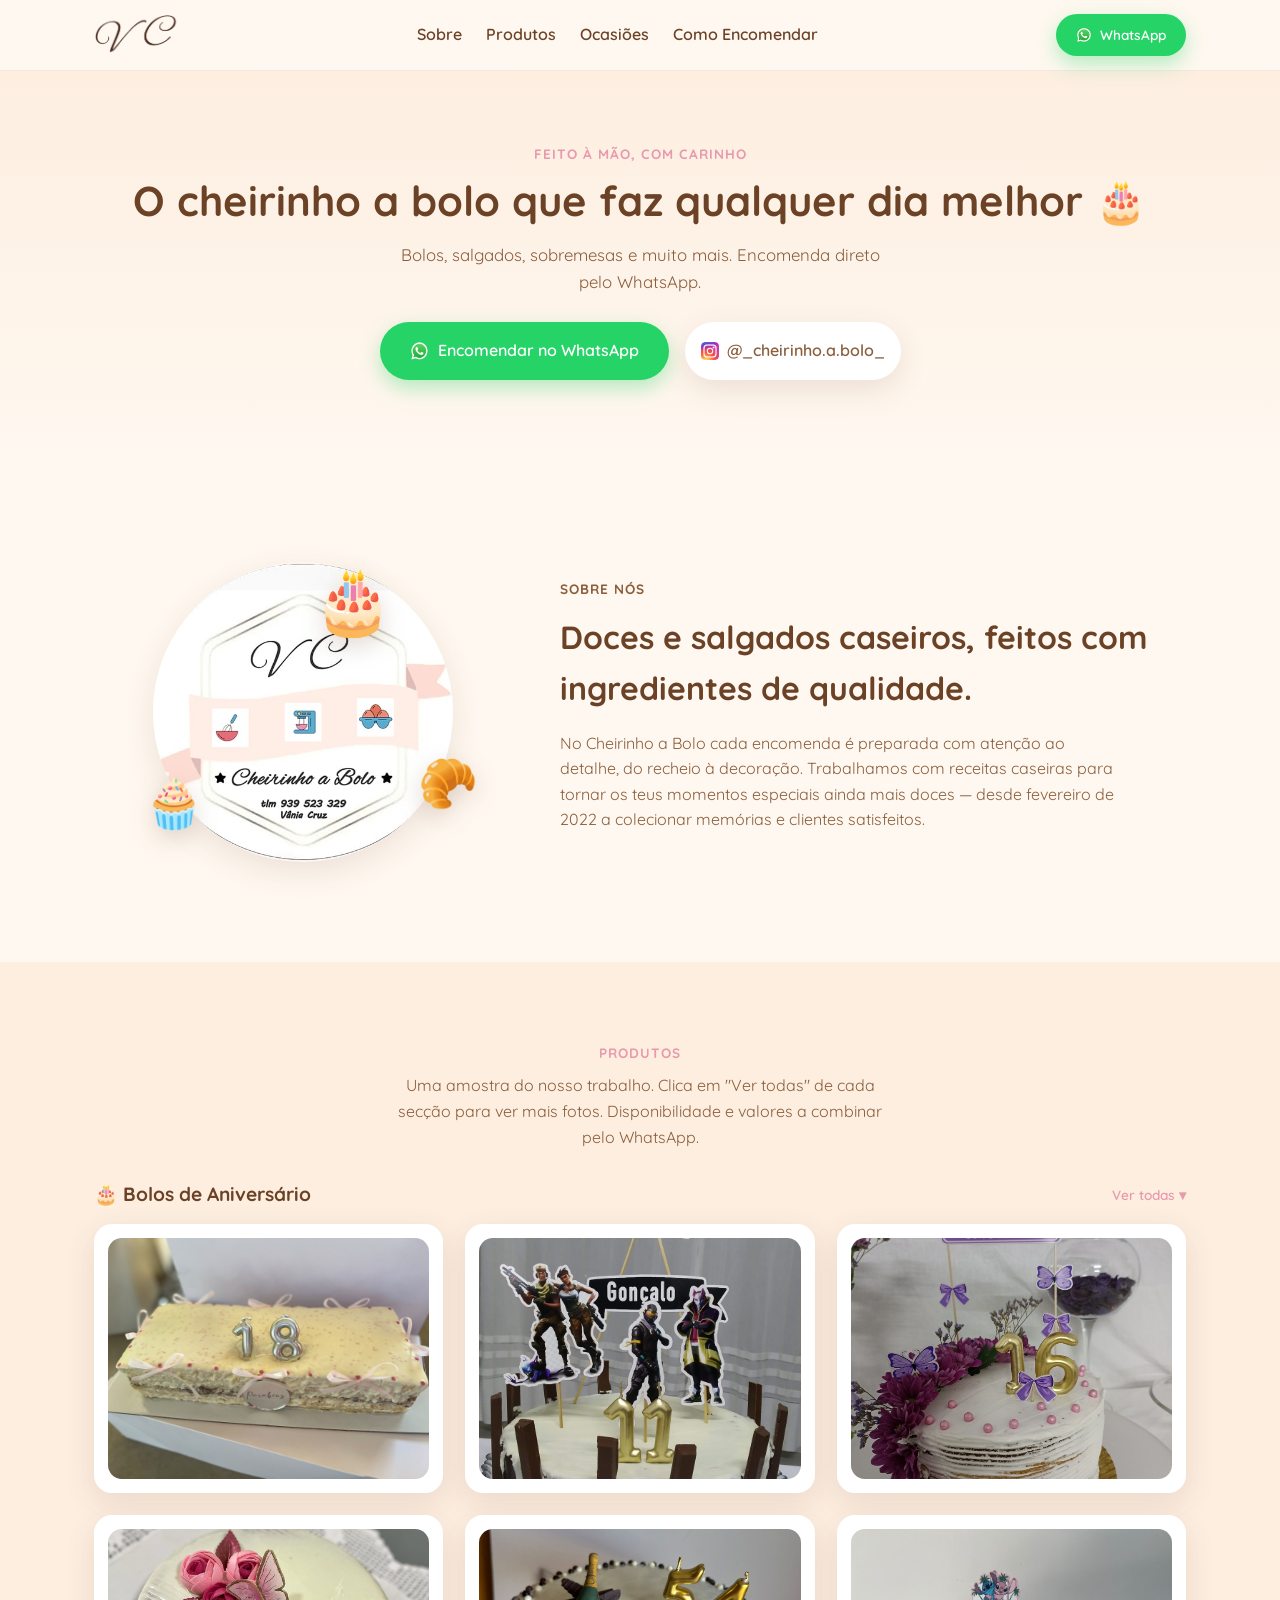
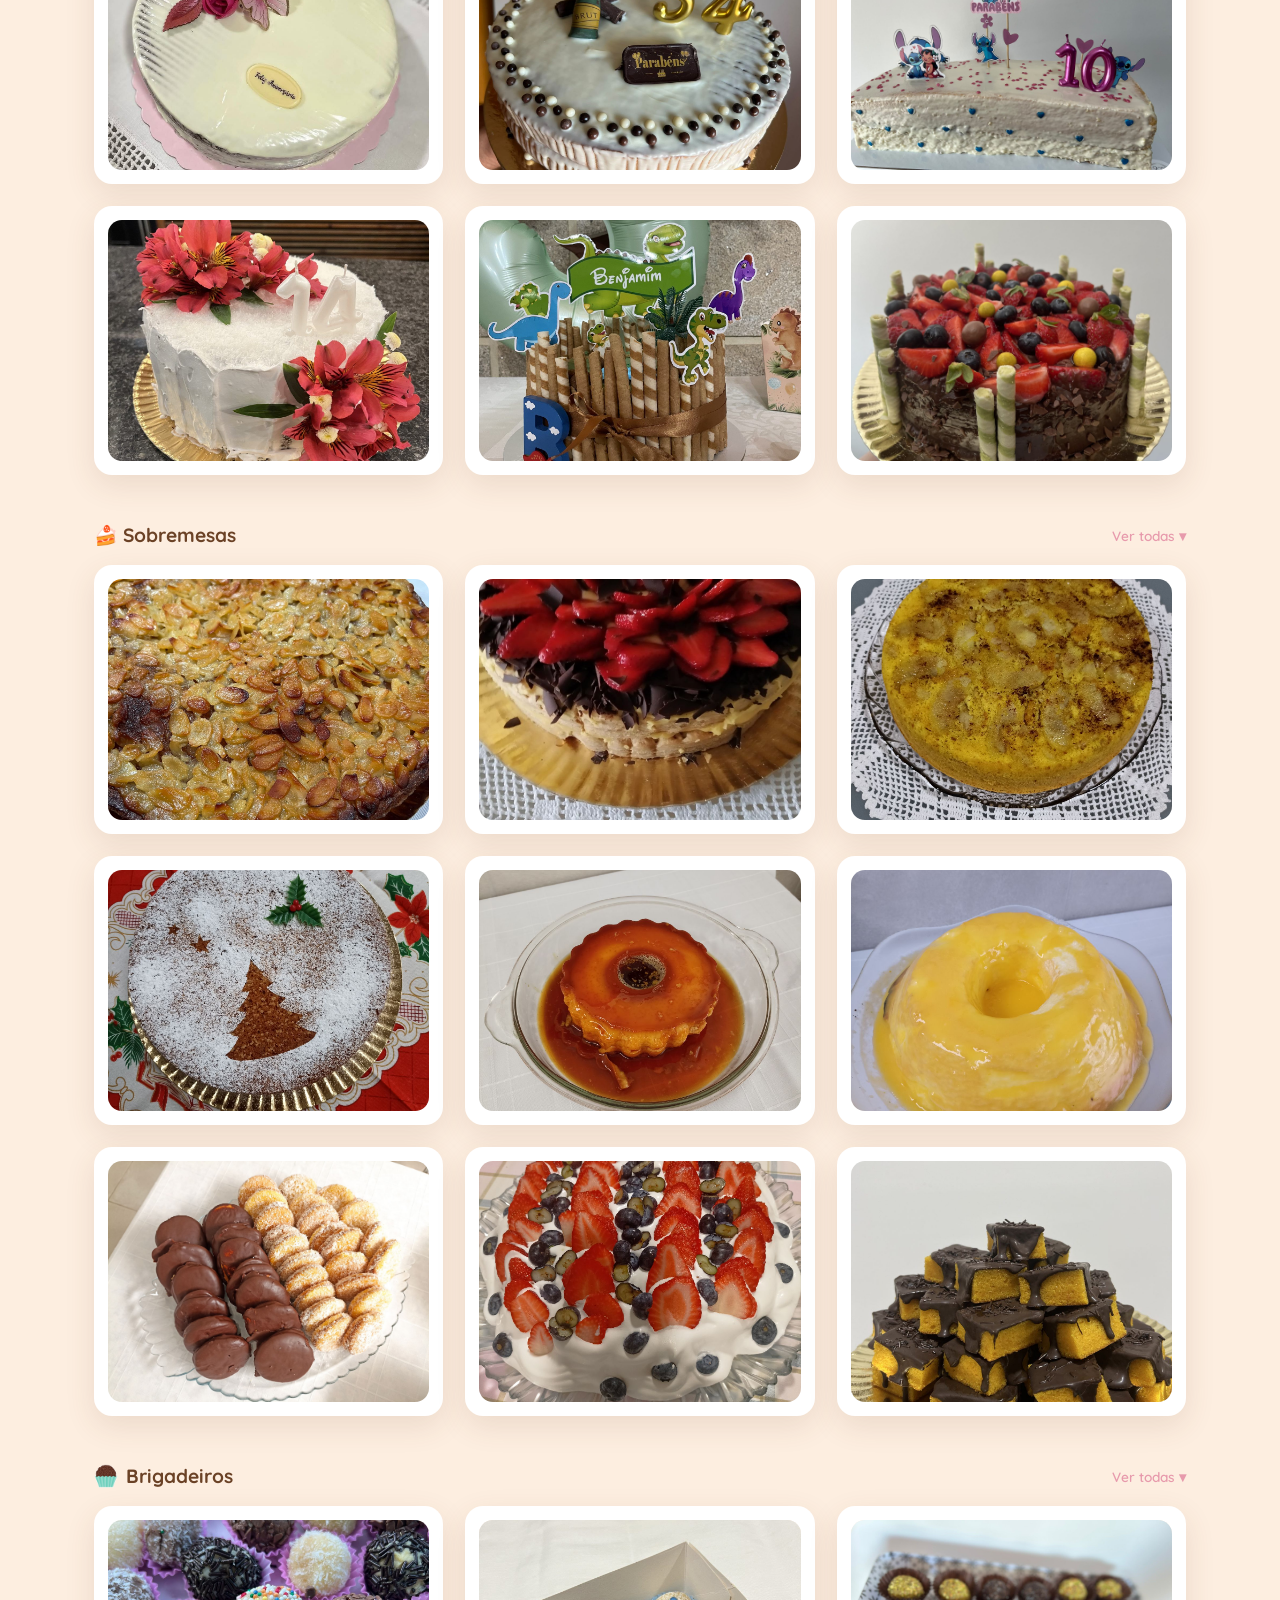
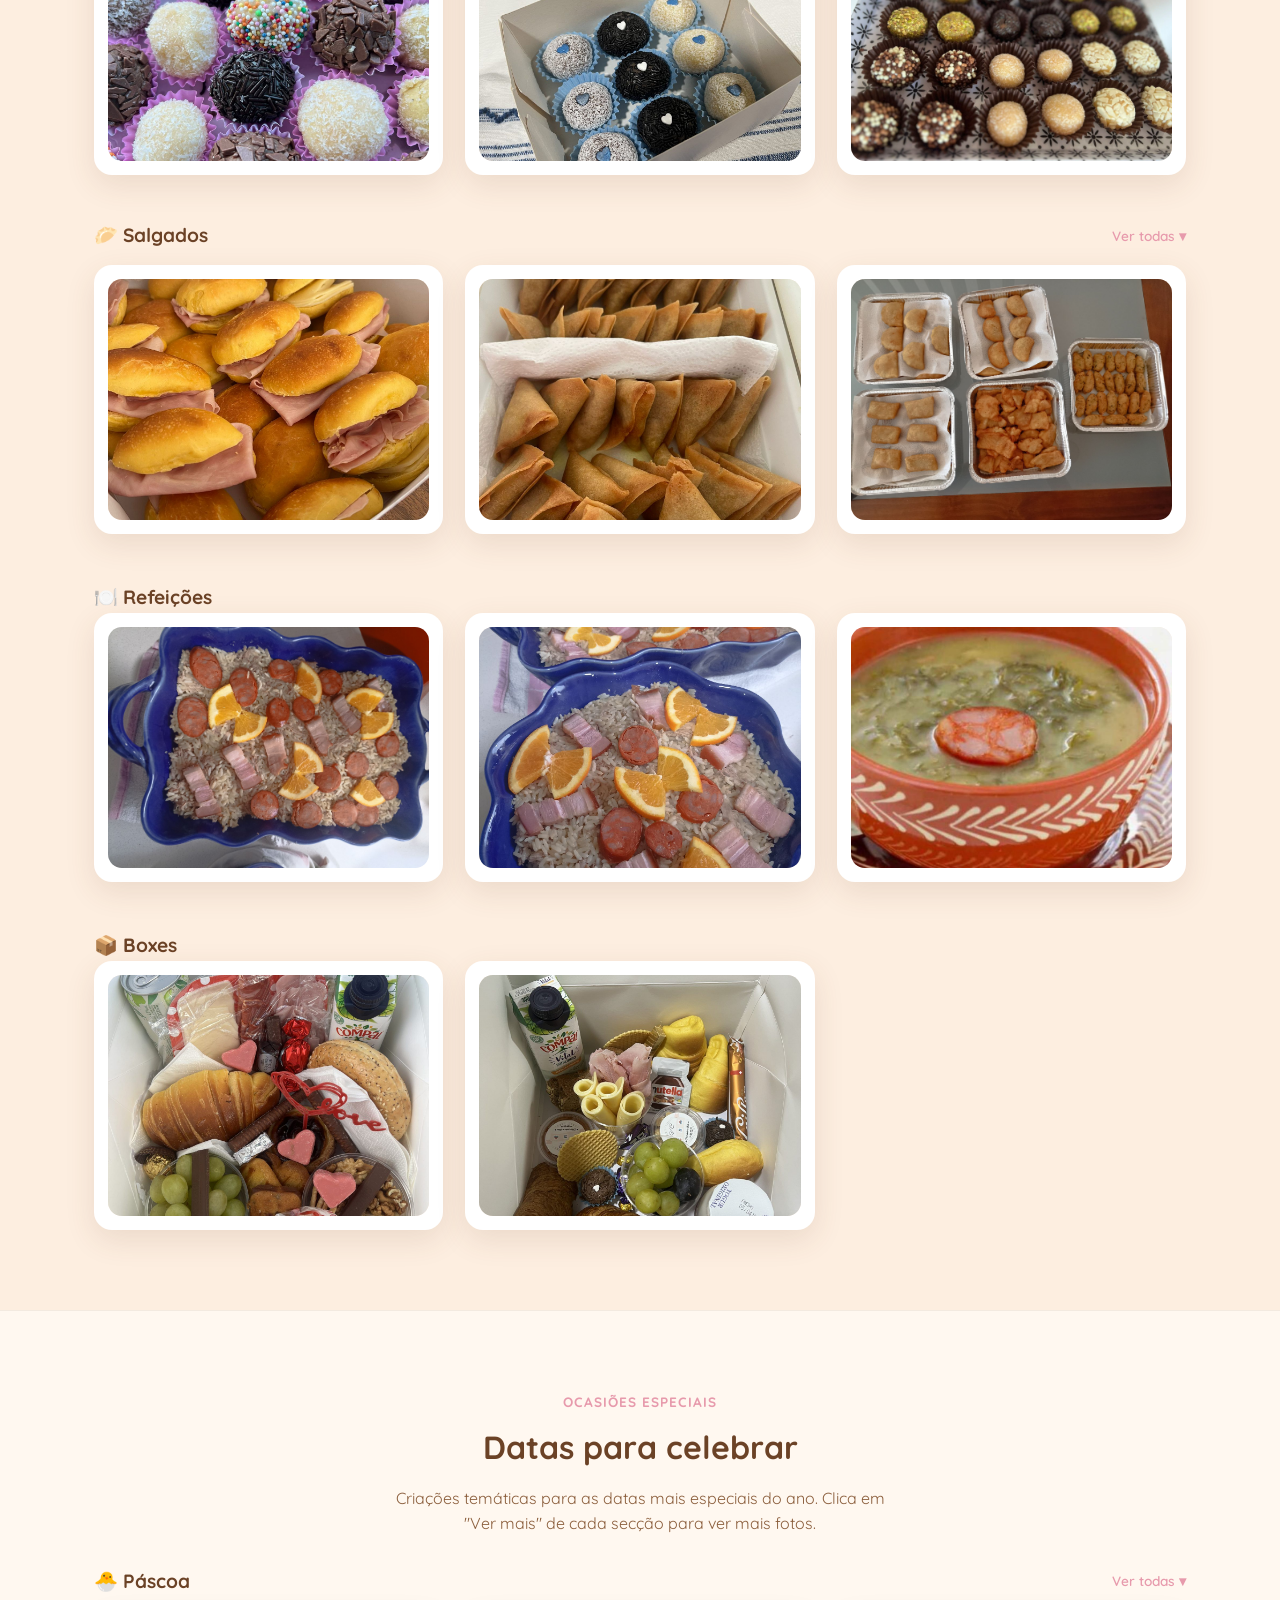
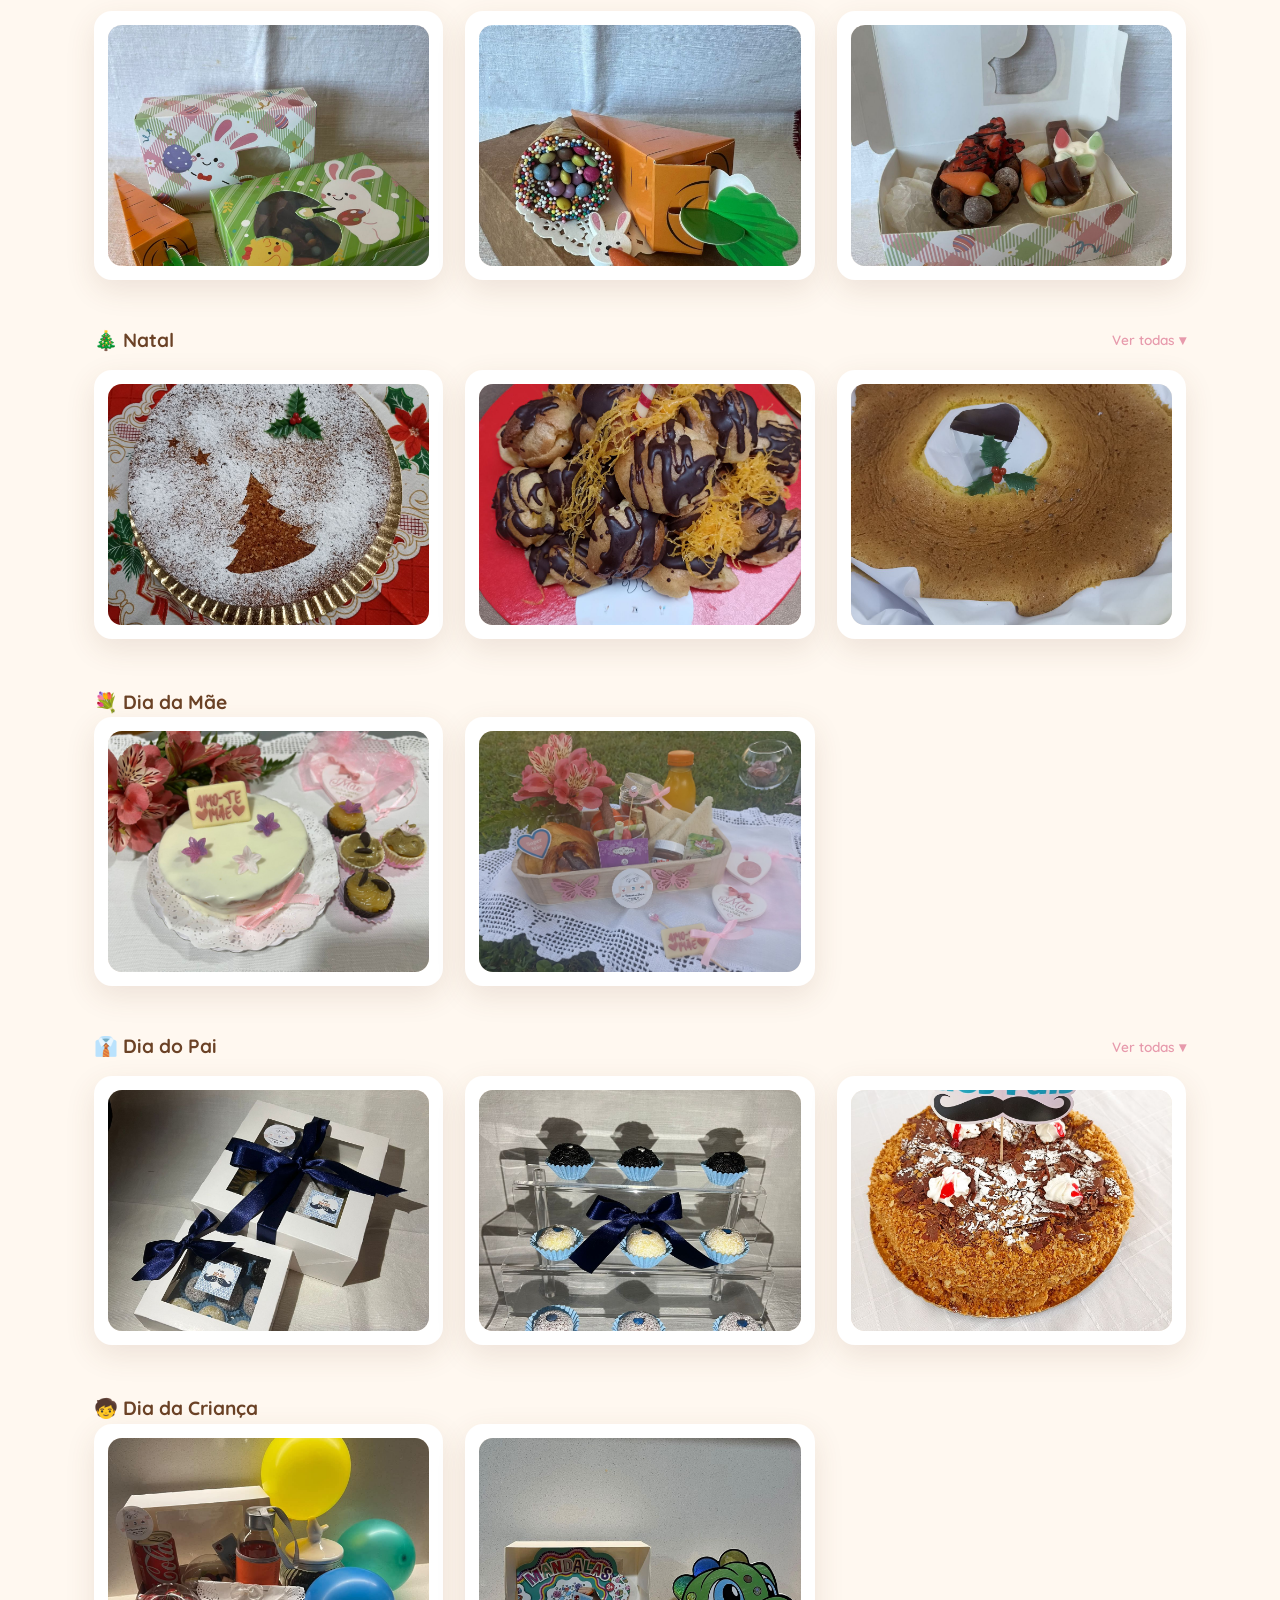
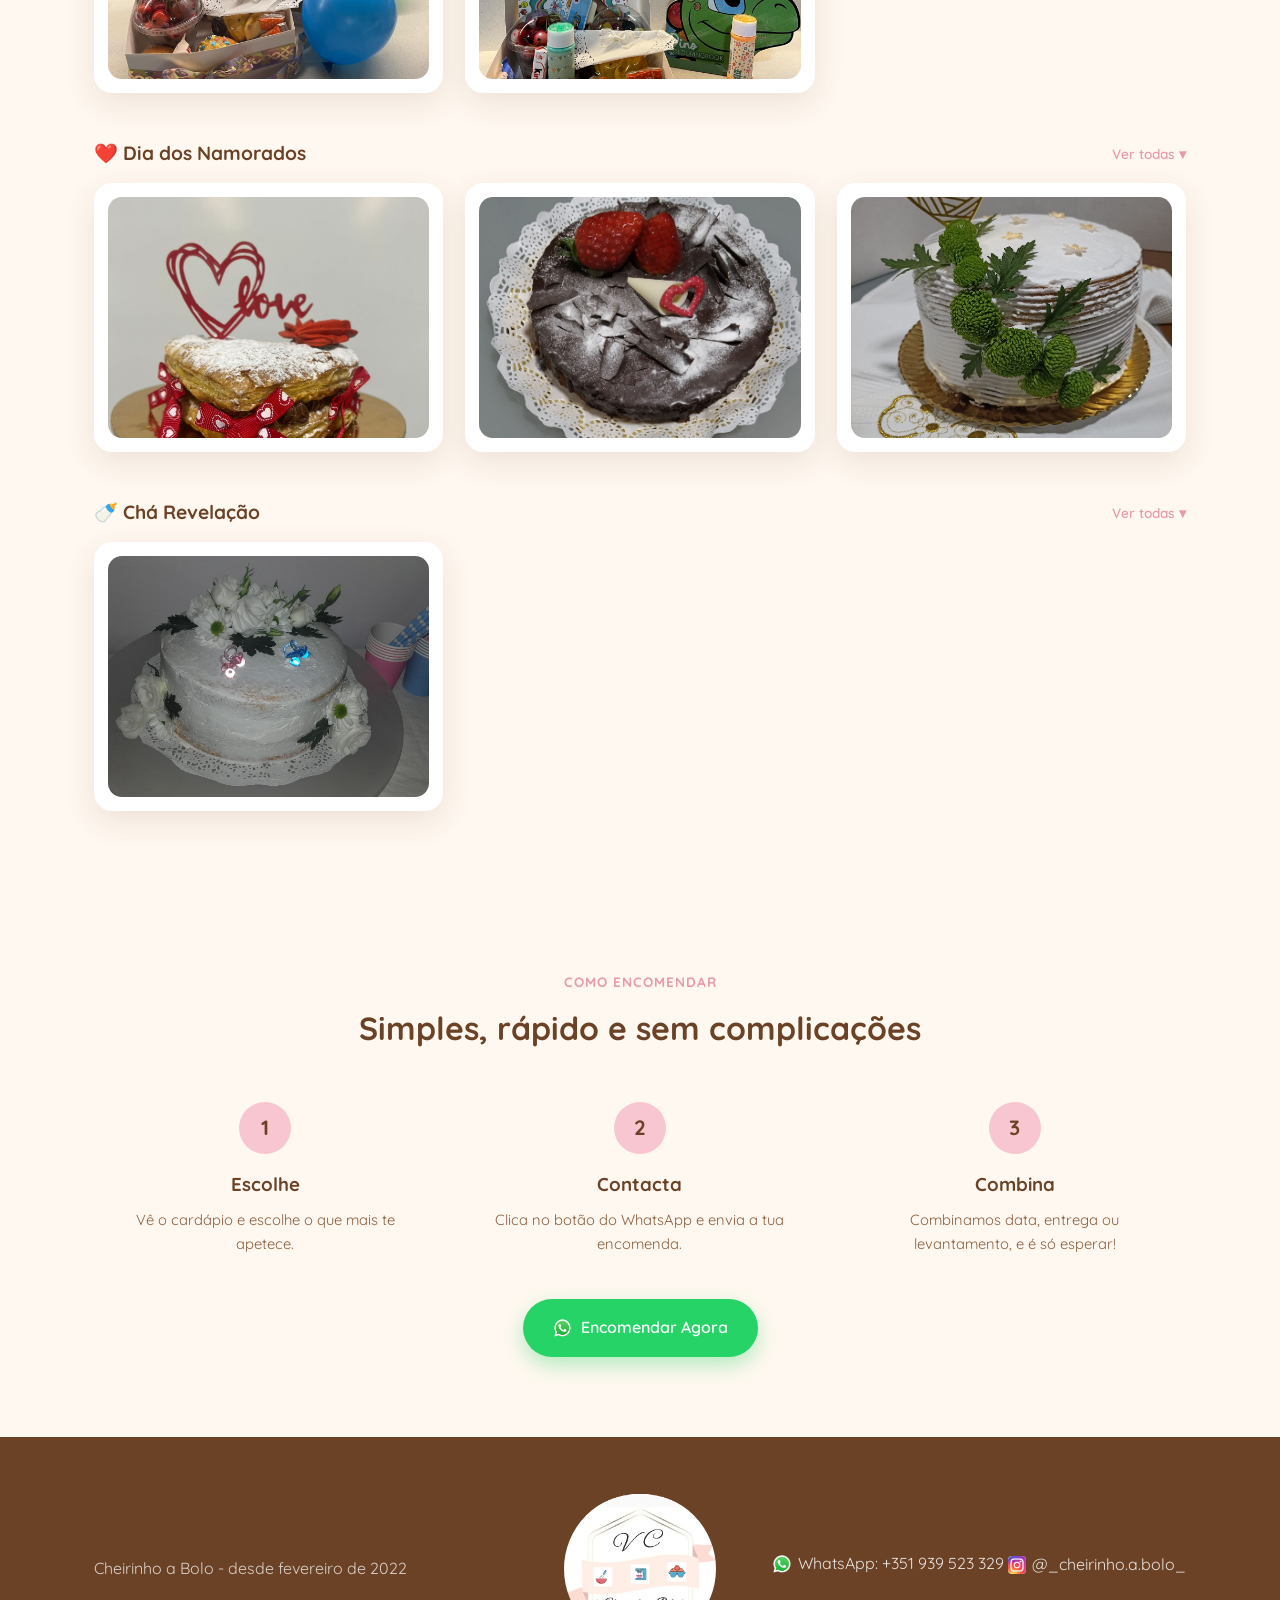
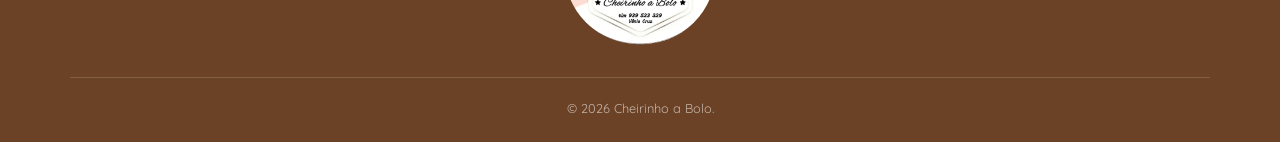
==== commit 023c0dd9: "Refactor hero section layout and update content for clarity" ====
--- a/index.html
+++ b/index.html
@@ -9,7 +9,7 @@
 <link rel="preconnect" href="https://fonts.googleapis.com">
 <link rel="preconnect" href="https://fonts.gstatic.com" crossorigin>
 <link href="https://fonts.googleapis.com/css2?family=Quicksand:wght@400;500;600;700&family=Pacifico&display=swap" rel="stylesheet">
-<link rel="stylesheet" href="css/style.css?v=20">
+<link rel="stylesheet" href="css/style.css?v=23">
 </head>
 <body>
 
@@ -43,7 +43,7 @@
       <div class="hero-text">
         <p class="hero-kicker">Feito à mão, com carinho</p>
         <h1>O cheirinho a bolo que faz qualquer dia melhor 🎂</h1>
-        <p class="hero-sub">Bolos e salgados artesanais para aniversários, festas ou só porque merece. Encomenda direto pelo WhatsApp, sem complicações.</p>
+        <p class="hero-sub">Bolos, salgados, sobremesas e muito mais. Encomenda direto pelo WhatsApp.</p>
         <div class="hero-cta">
           <a class="btn btn-whatsapp" href="https://wa.me/351939523329?text=Ol%C3%A1!%20Gostaria%20de%20obter%20mais%20informa%C3%A7%C3%B5es." target="_blank" rel="noopener">
             <img class="whatsapp-icon" src="images/WhatsApp.svg.webp" alt=""> Encomendar no WhatsApp
@@ -53,24 +53,22 @@
           </a>
         </div>
       </div>
+    </div>
+  </section>
+
+  <!-- SOBRE -->
+  <section class="sobre" id="sobre">
+    <div class="container sobre-inner">
       <div class="hero-visual" aria-hidden="true">
         <img class="hero-blob" src="images/logo.png" alt="Cheirinho a Bolo">
         <div class="hero-emoji hero-emoji-1">🎂</div>
         <div class="hero-emoji hero-emoji-2">🧁</div>
         <div class="hero-emoji hero-emoji-3">🥐</div>
       </div>
-    </div>
-  </section>
-
-  <!-- SOBRE -->
-  <section class="sobre" id="sobre">
-    <div class="container sobre-inner">
-      <div class="sobre-placeholder" aria-hidden="true">🍰</div>
       <div class="sobre-text">
         <p class="section-kicker">Sobre nós</p>
-        <h2>Doçura caseira, feita com ingredientes de qualidade</h2>
-        <p>No Cheirinho a Bolo cada encomenda é preparada com atenção ao detalhe, do recheio à decoração. Trabalhamos com receitas caseiras para tornar os teus momentos especiais ainda mais doces — bolos personalizados e salgados para qualquer ocasião.</p>
-        <p class="sobre-note">📌 Substituir este texto e o emoji acima pela tua história e fotos reais assim que estiverem disponíveis.</p>
+        <h2>Doces e salgados caseiros, feitos com ingredientes de qualidade.</h2>
+        <p>No Cheirinho a Bolo cada encomenda é preparada com atenção ao detalhe, do recheio à decoração. Trabalhamos com receitas caseiras para tornar os teus momentos especiais ainda mais doces — desde fevereiro de 2022 a colecionar memórias e clientes satisfeitos.</p>
       </div>
     </div>
   </section>
@@ -79,8 +77,7 @@
   <section class="produtos" id="produtos">
     <div class="container">
       <p class="section-kicker center">Produtos</p>
-      <h2 class="center">O que fazemos</h2>
-      <p class="section-sub center">Uma amostra do nosso trabalho. Clica no título de cada secção para ver mais fotos. Disponibilidade e valores a combinar pelo WhatsApp.</p>
+      <p class="section-sub center">Uma amostra do nosso trabalho. Clica em "Ver todas" de cada secção para ver mais fotos. Disponibilidade e valores a combinar pelo WhatsApp.</p>
 
       <div class="produto-categoria">
         <button class="produto-cat-toggle" type="button" aria-expanded="false" aria-controls="grid-bolos-aniversario-extra">
@@ -376,7 +373,7 @@
 
       <div class="produto-categoria">
         <button class="produto-cat-toggle" type="button" aria-expanded="false" aria-controls="grid-brigadeiros-extra">
-          <h3>🍫 Brigadeiros</h3>
+          <h3><img class="categoria-icon" src="images/emoji-brigadeiro.webp" alt=""> Brigadeiros</h3>
           <span class="toggle-hint"><span class="toggle-label">Ver todas</span> <span class="chevron">▾</span></span>
         </button>
         <div class="produto-grid">
@@ -482,7 +479,7 @@
     <div class="container">
       <p class="section-kicker center">Ocasiões Especiais</p>
       <h2 class="center">Datas para celebrar</h2>
-      <p class="section-sub center">Criações temáticas para as datas mais especiais do ano. Clica no título de cada secção para ver mais fotos.</p>
+      <p class="section-sub center">Criações temáticas para as datas mais especiais do ano. Clica em "Ver mais" de cada secção para ver mais fotos.</p>
 
       <div class="produto-categoria">
         <button class="produto-cat-toggle" type="button" aria-expanded="false" aria-controls="grid-pascoa-extra">
@@ -722,13 +719,12 @@
 <footer class="site-footer" id="contacto">
   <div class="container footer-inner">
     <div class="footer-brand">
-      <p>Bolos e salgados artesanais, feitos com carinho.</p>
+      <p>Cheirinho a Bolo - desde fevereiro de 2022</p>
     </div>
 
     <img src="images/logo.png" alt="Cheirinho a Bolo" class="footer-logo-img">
 
     <div class="footer-links">
-      <h4>Contacto</h4>
       <a href="https://wa.me/351939523329" target="_blank" rel="noopener" class="footer-link-icon"><img class="whatsapp-icon" src="images/WhatsApp.svg.webp" alt=""> WhatsApp: +351 939 523 329</a>
       <a href="https://www.instagram.com/_cheirinho.a.bolo_/" target="_blank" rel="noopener" class="footer-link-icon"><img class="ig-icon" src="images/insta-logo.jpg" alt=""> @_cheirinho.a.bolo_</a>
     </div>
--- a/css/style.css
+++ b/css/style.css
@@ -165,10 +165,10 @@
 }
 
 .hero-inner {
-  display: grid;
-  grid-template-columns: 1.1fr 0.9fr;
-  gap: 40px;
-  align-items: center;
+  display: flex;
+  flex-direction: column;
+  align-items: center;
+  text-align: center;
 }
 
 .hero-kicker {
@@ -189,13 +189,14 @@
 .hero-sub {
   font-size: 1.05rem;
   color: var(--brown-light);
-  margin-bottom: 26px;
+  margin: 0 auto 26px;
   max-width: 480px;
 }
 
 .hero-cta {
   display: flex;
   flex-wrap: wrap;
+  justify-content: center;
   gap: 16px;
   margin-bottom: 22px;
 }
@@ -254,17 +255,6 @@
   align-items: center;
 }
 
-.sobre-placeholder {
-  background: var(--pink);
-  border-radius: var(--radius);
-  aspect-ratio: 1 / 1;
-  display: flex;
-  align-items: center;
-  justify-content: center;
-  font-size: 6rem;
-  box-shadow: var(--shadow);
-}
-
 .section-kicker {
   font-weight: 700;
   color: var(--pink-dark);
@@ -302,6 +292,15 @@
 .produto-categoria h3 {
   font-size: 1.2rem;
   margin: 0;
+  display: flex;
+  align-items: center;
+  gap: 8px;
+}
+
+.categoria-icon {
+  width: 24px;
+  height: 24px;
+  object-fit: contain;
 }
 
 .produto-cat-toggle {
@@ -507,8 +506,7 @@
 
 /* ---------- Responsive ---------- */
 @media (max-width: 860px) {
-  .hero-inner, .sobre-inner { grid-template-columns: 1fr; }
-  .sobre-placeholder { width: 220px; margin: 0 auto; }
+  .sobre-inner { grid-template-columns: 1fr; }
   .produto-grid { grid-template-columns: repeat(2, 1fr); }
   .passos-grid { grid-template-columns: 1fr; }
 }
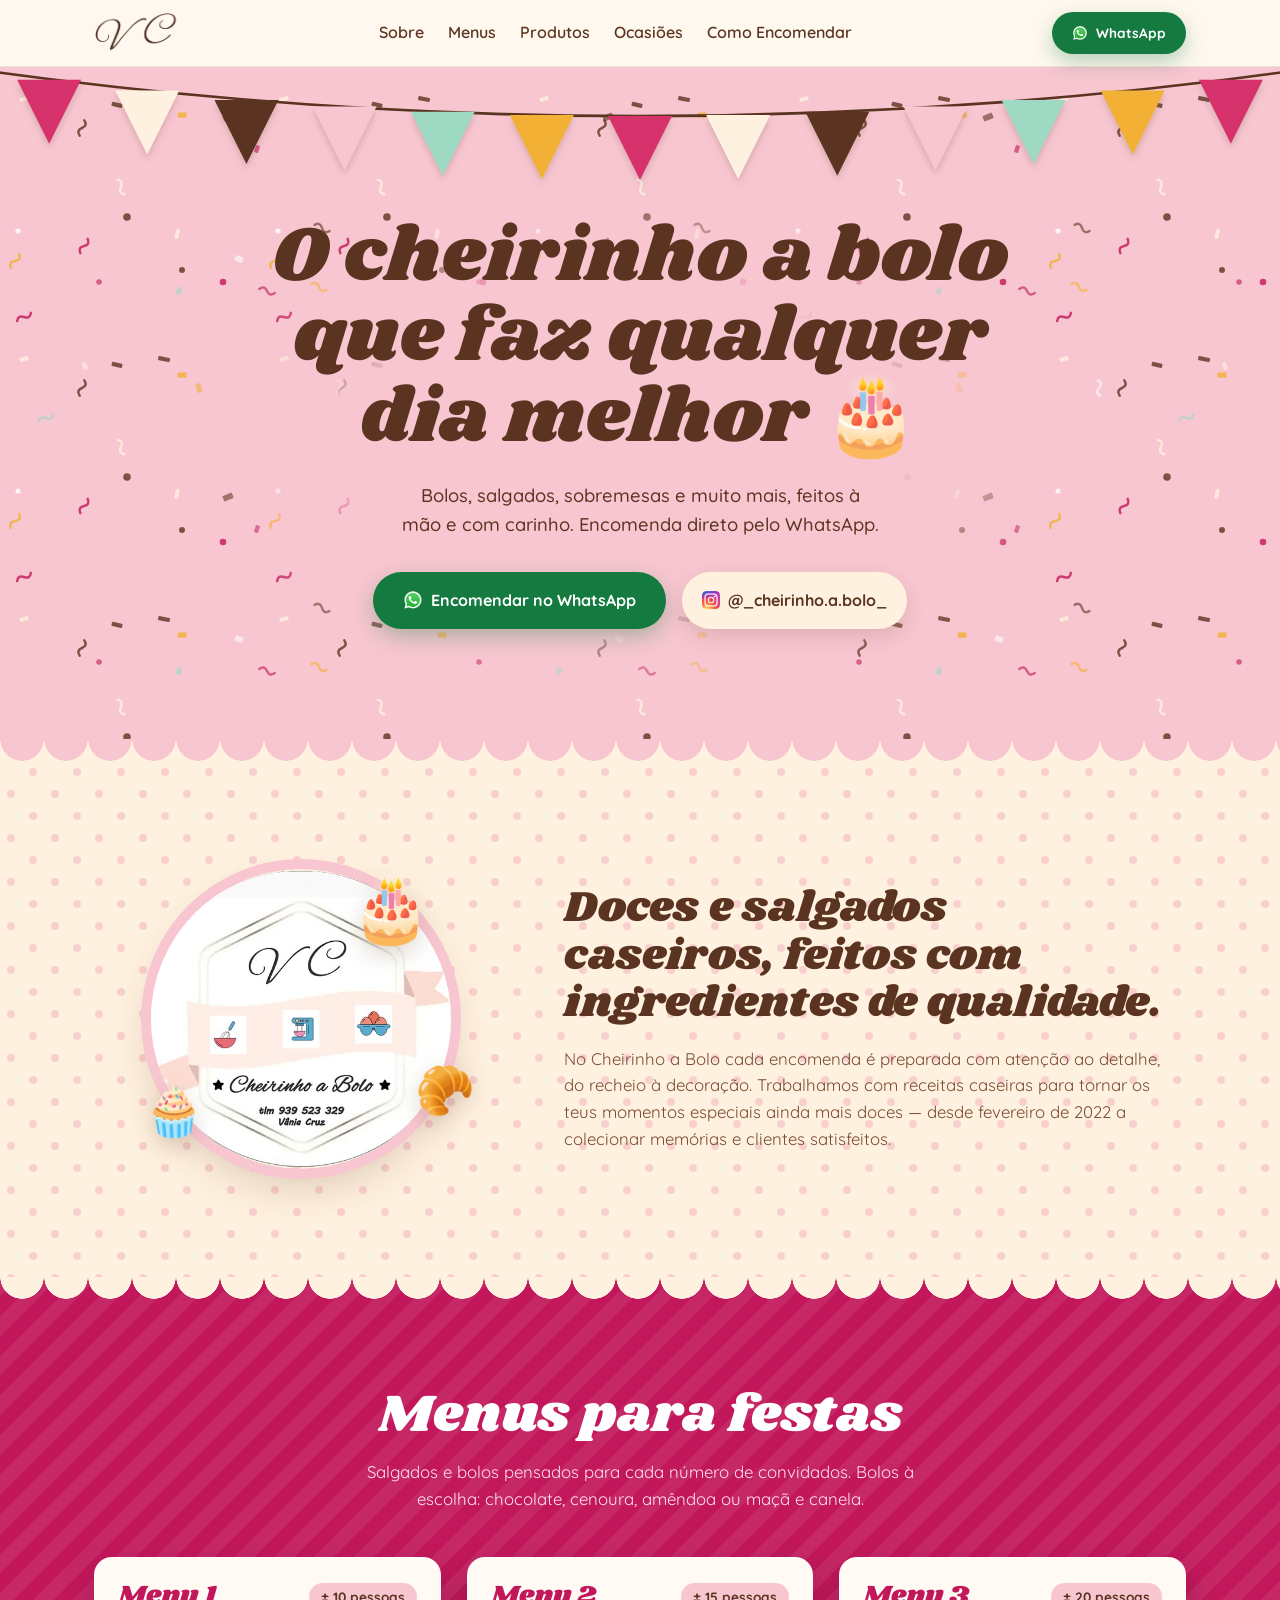
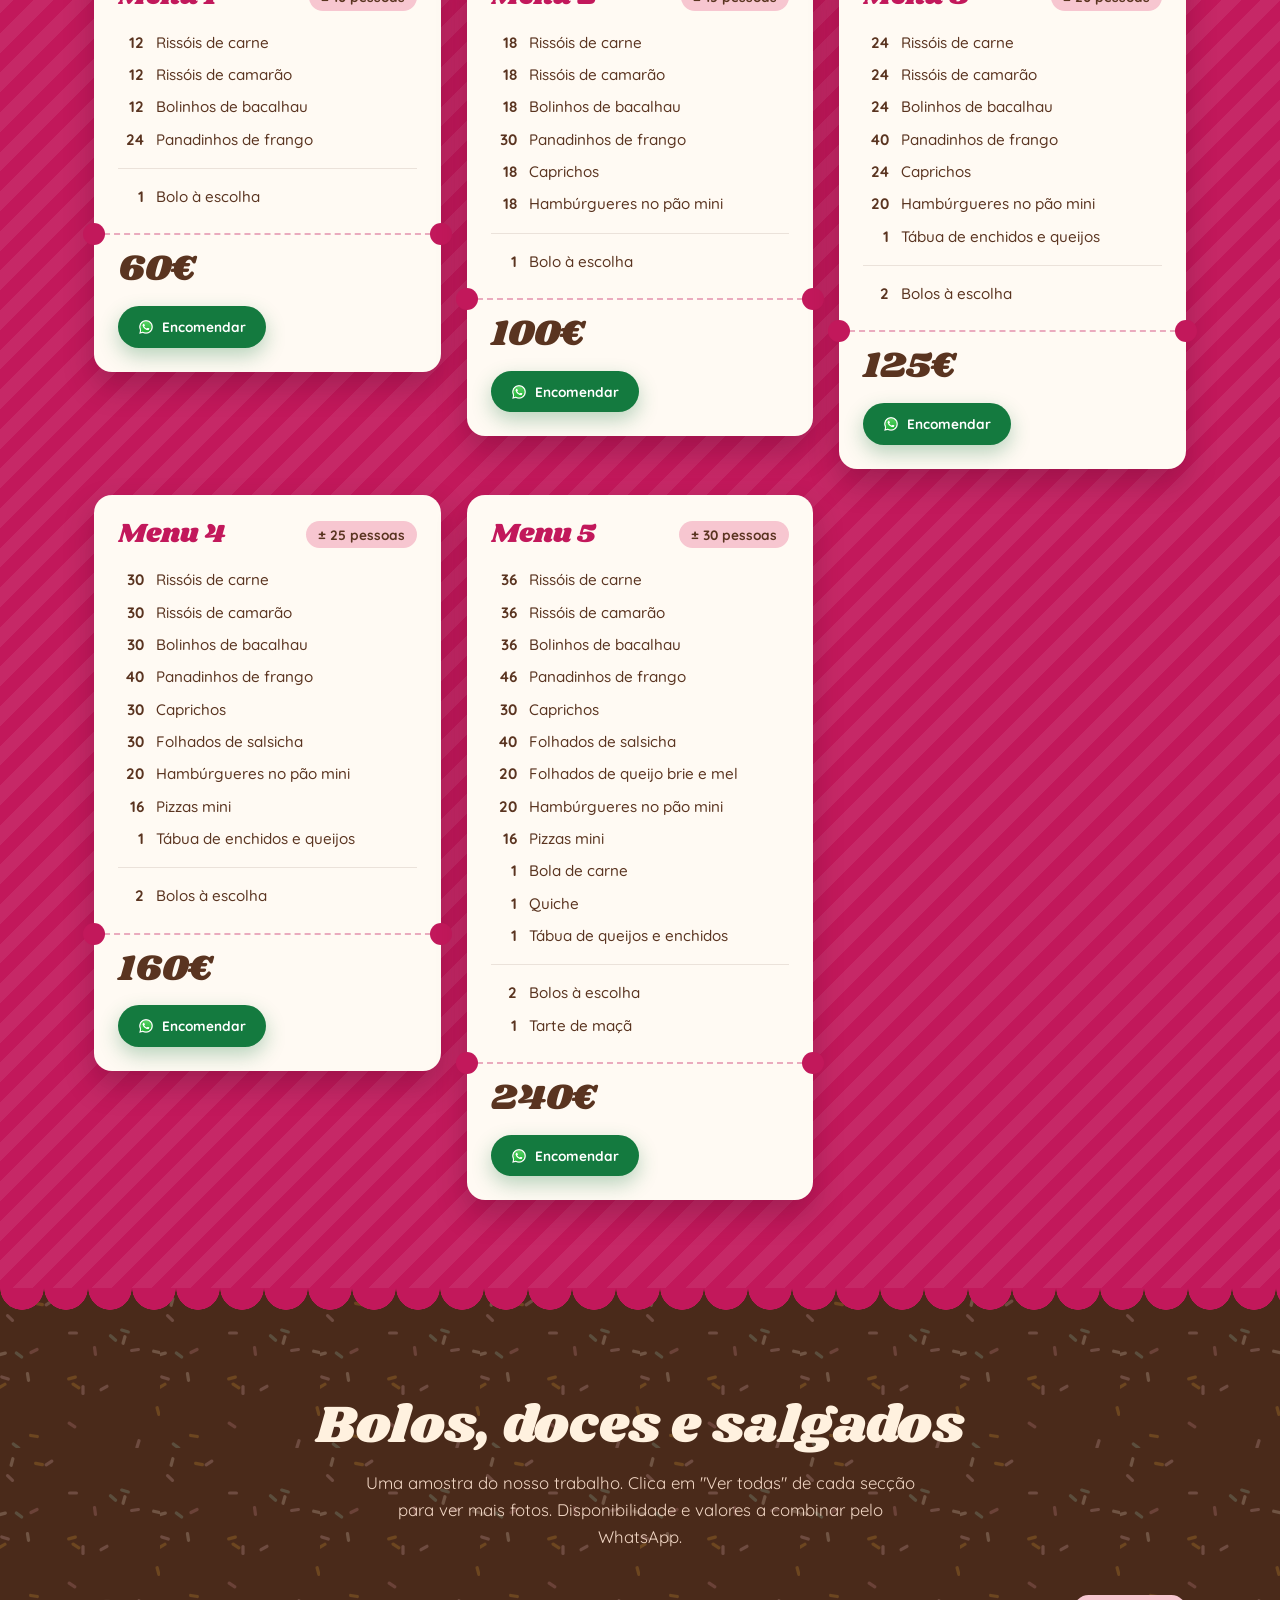
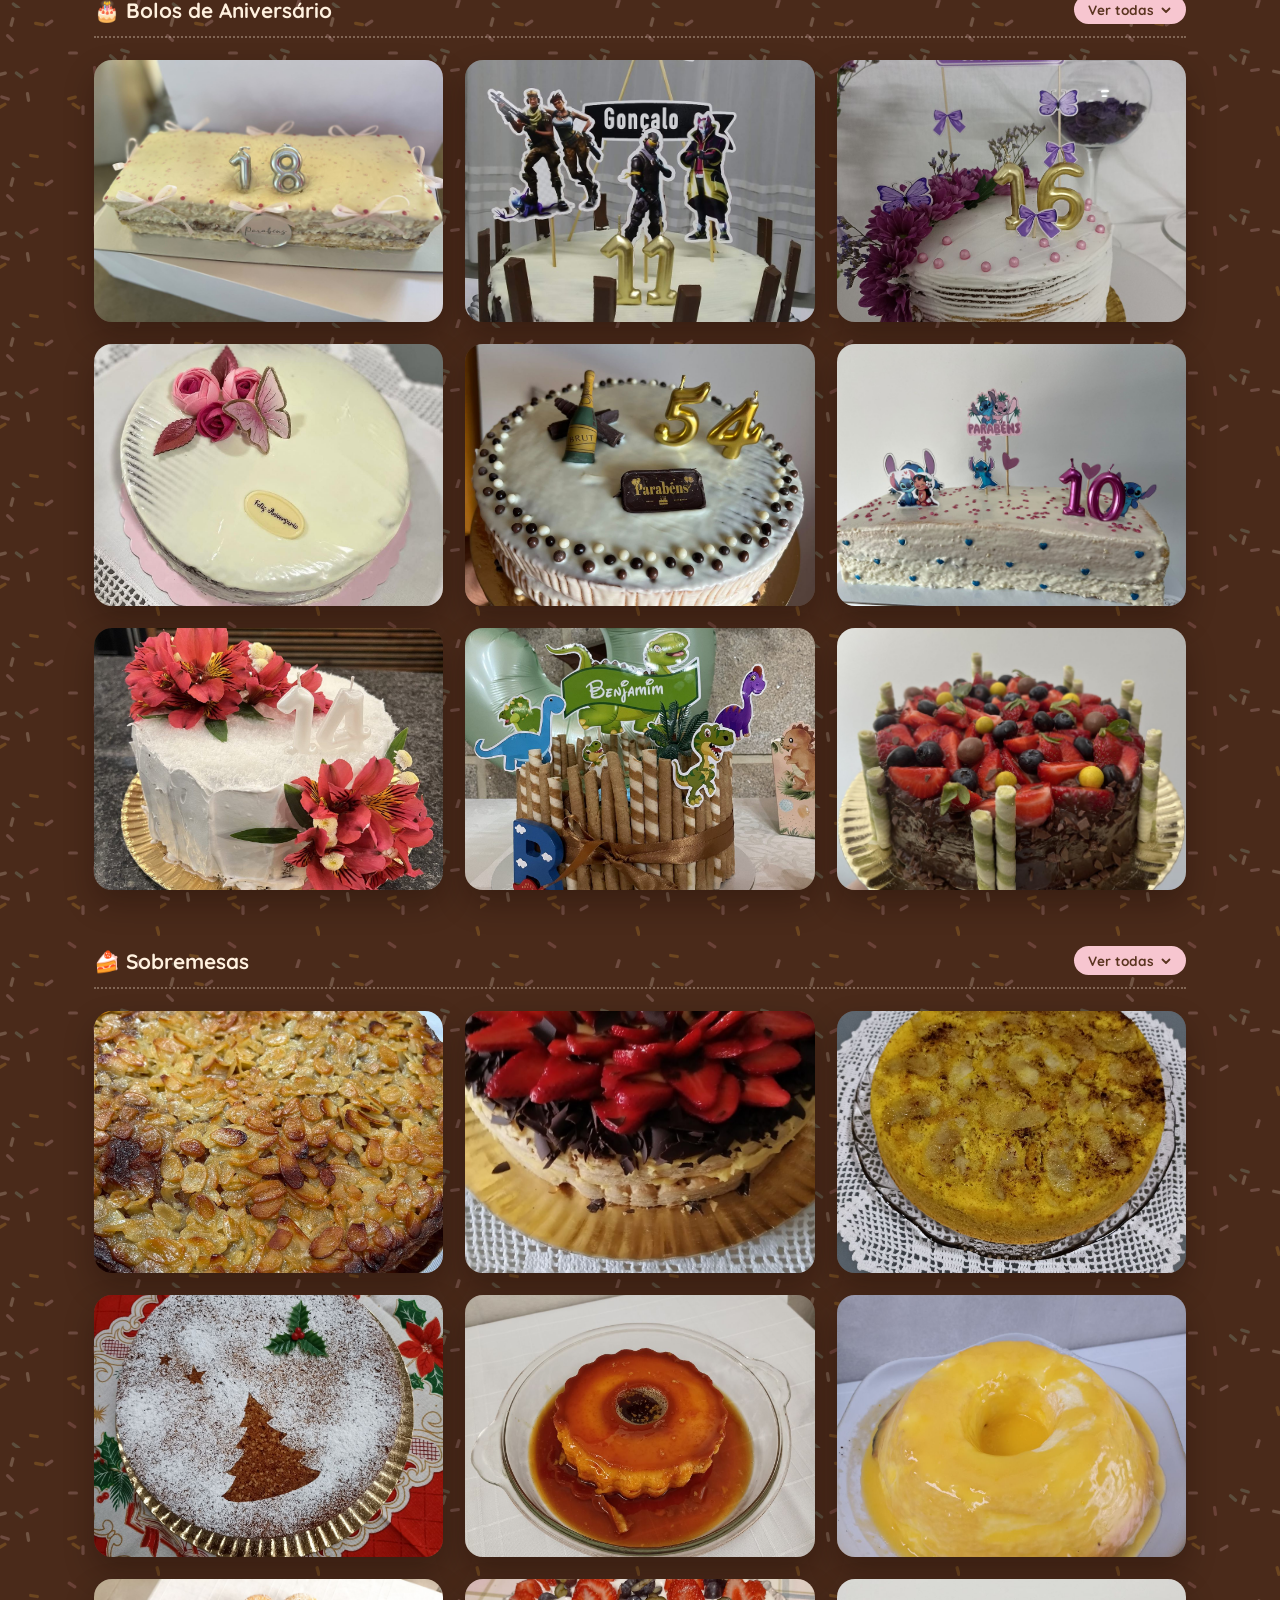
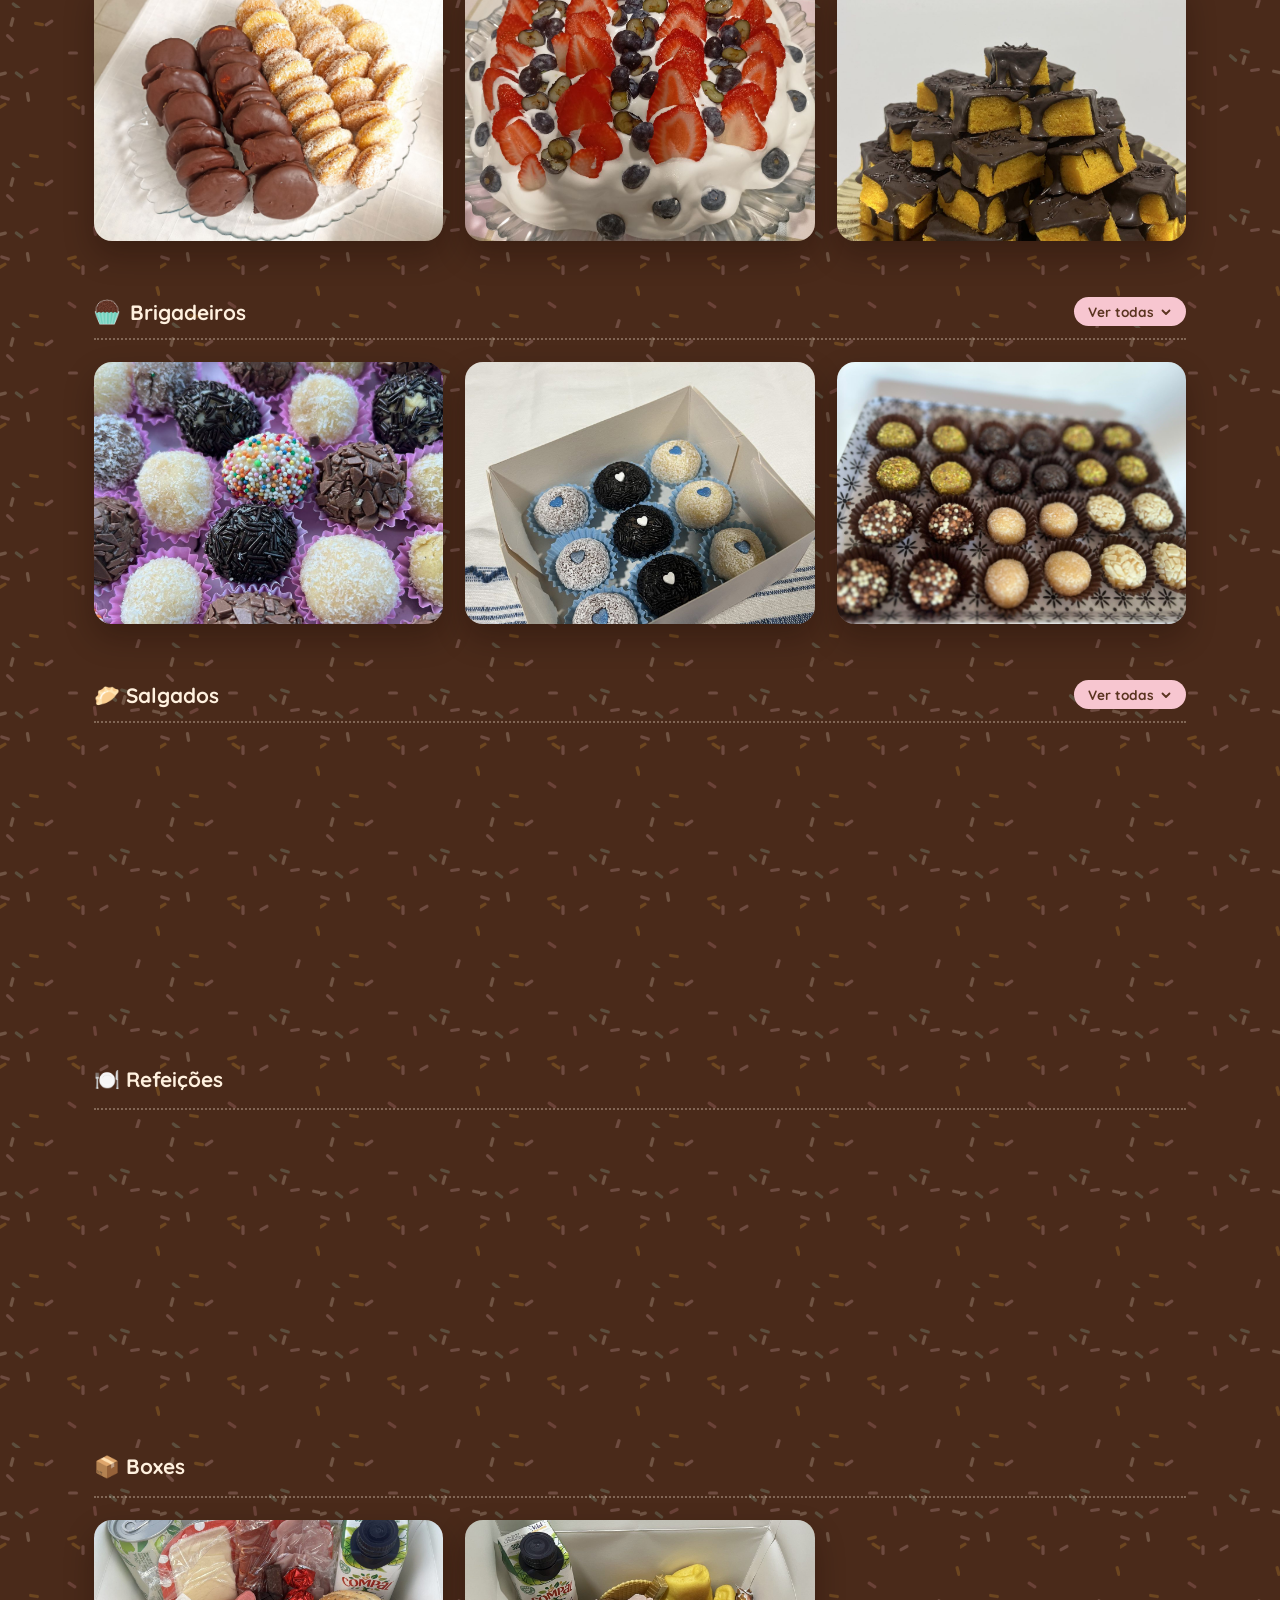
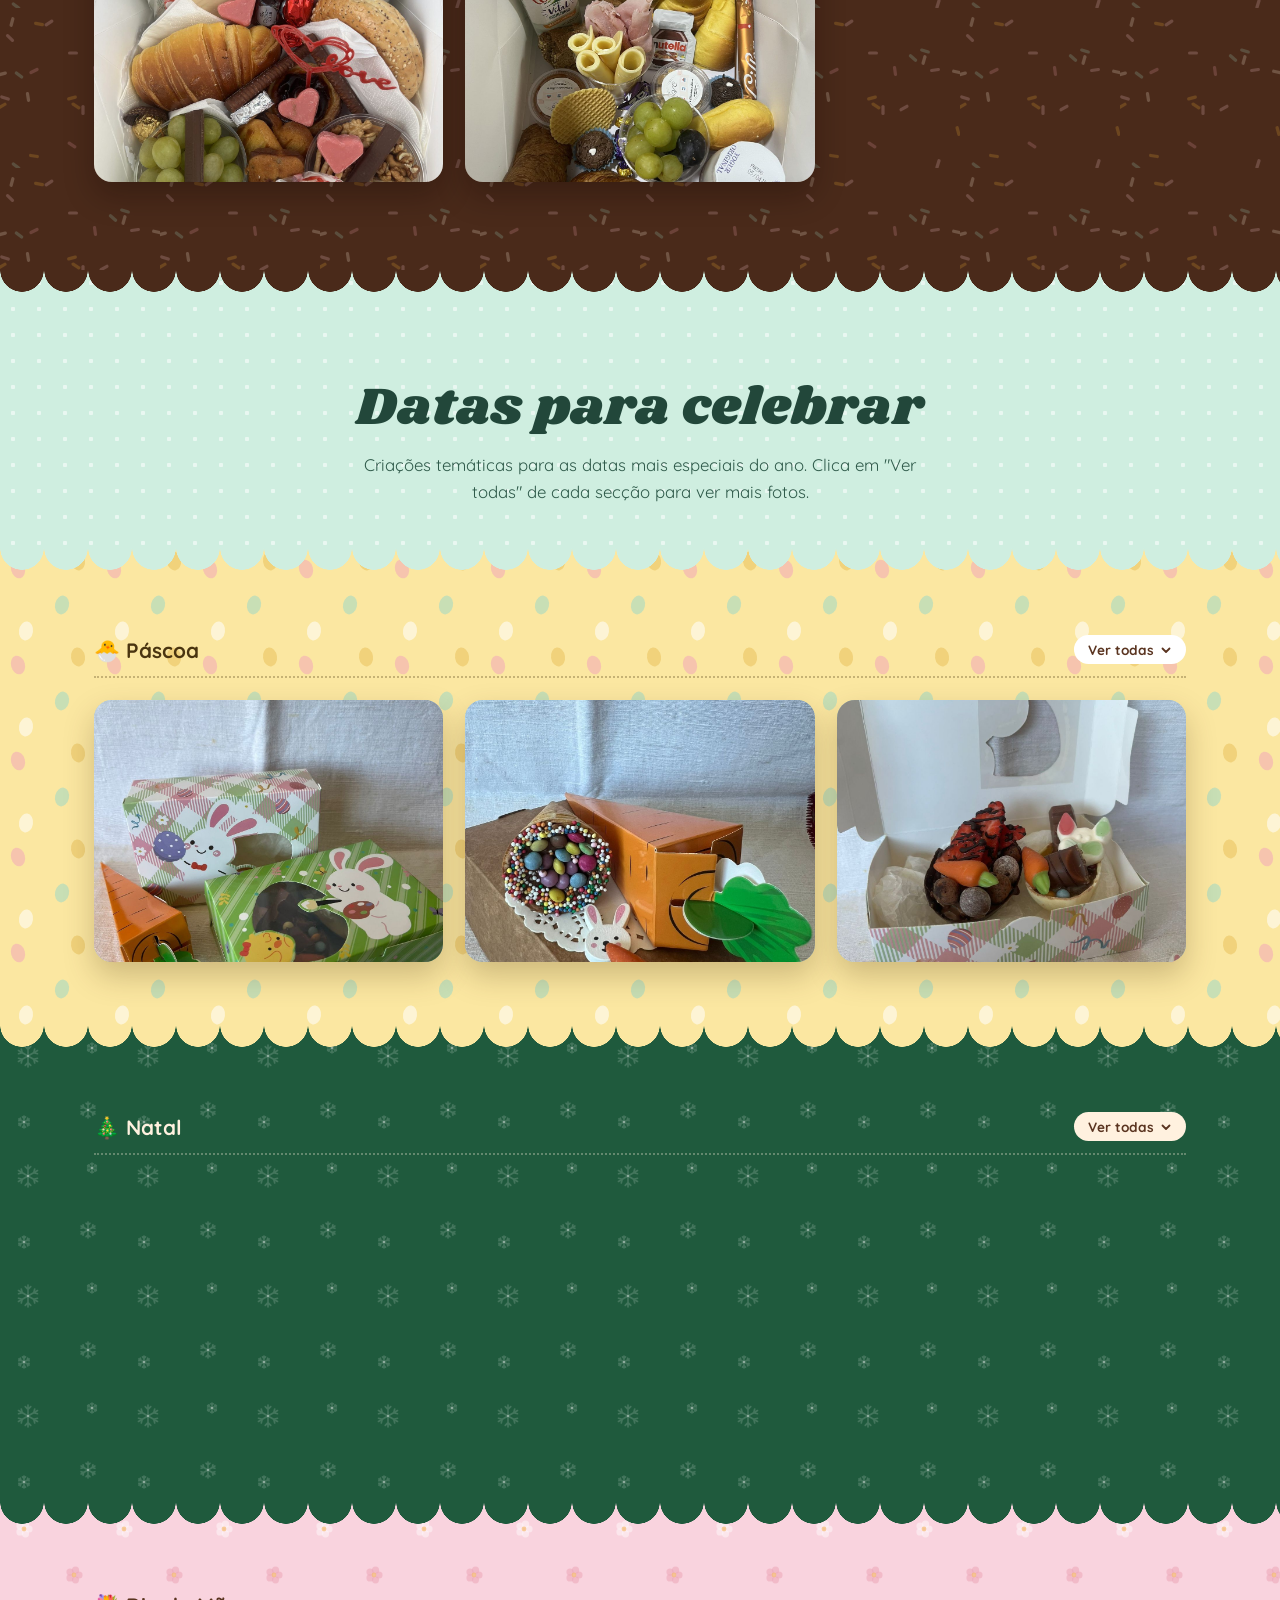
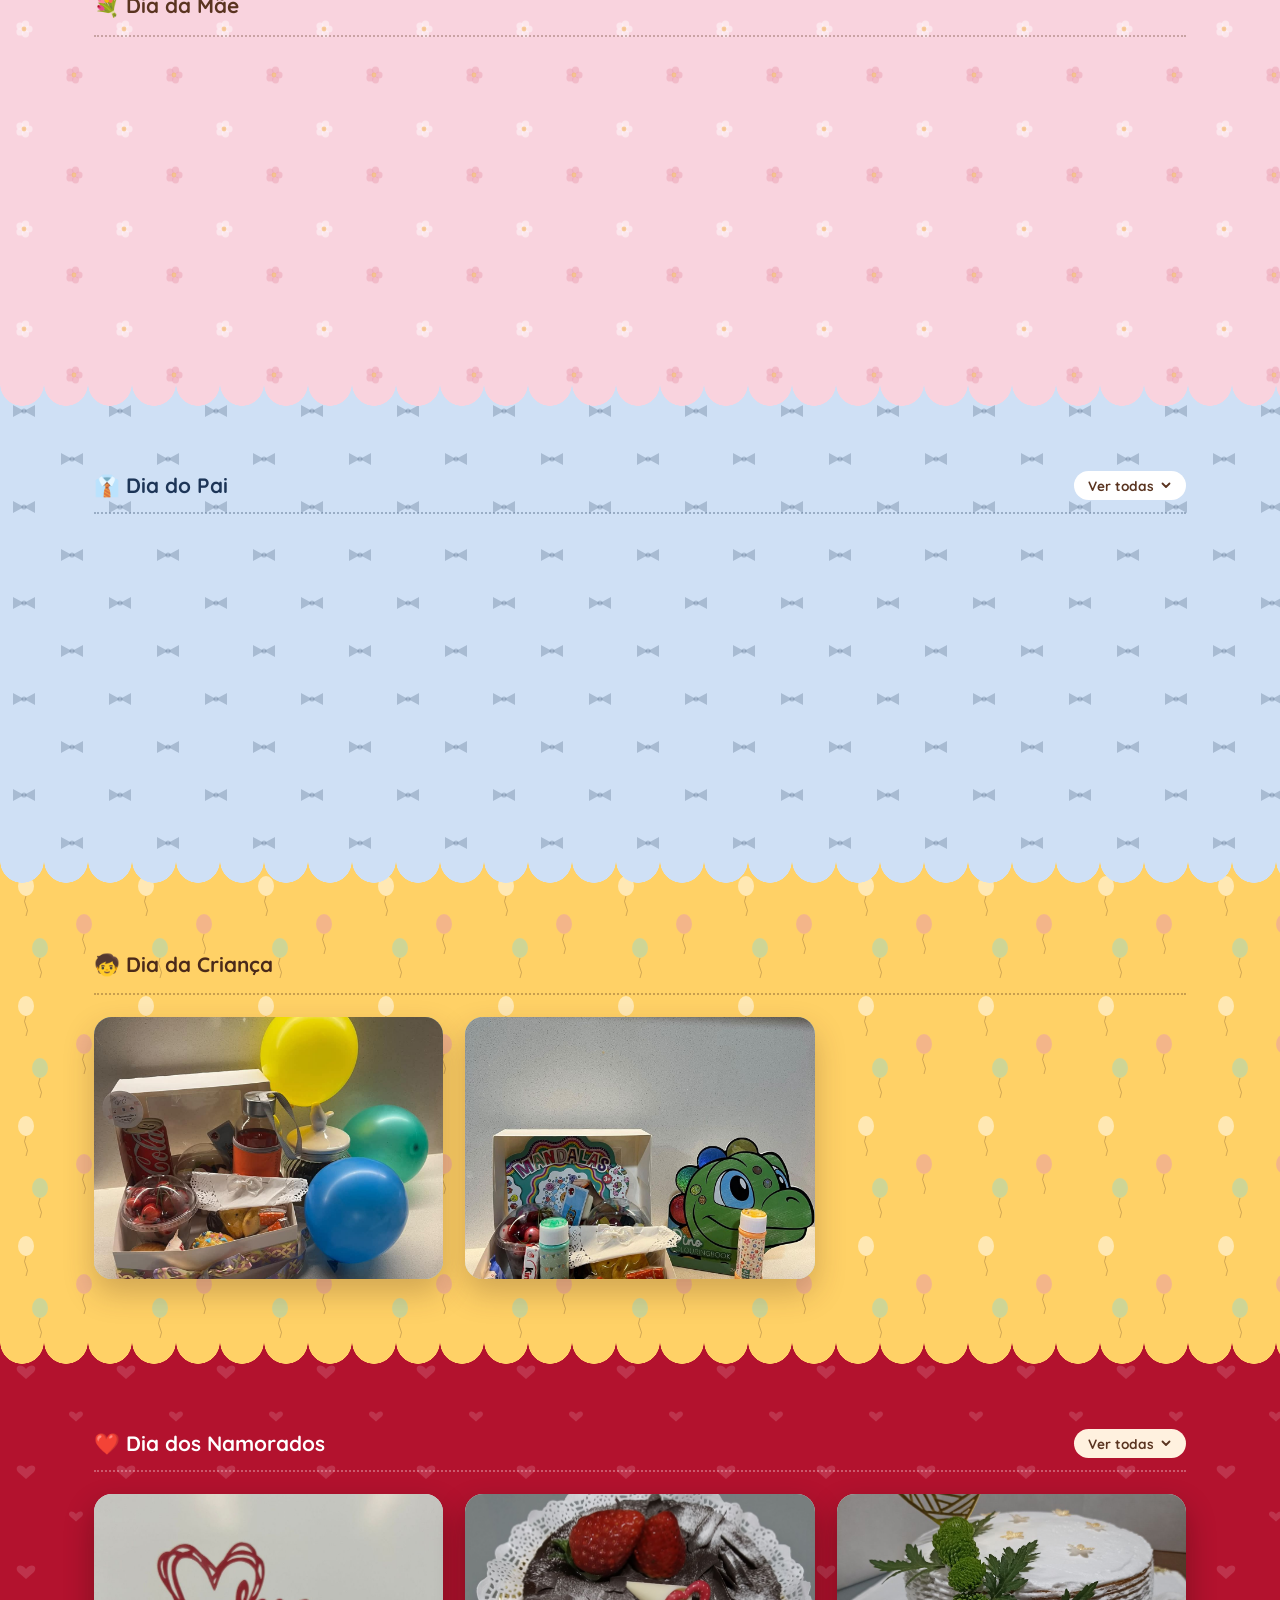
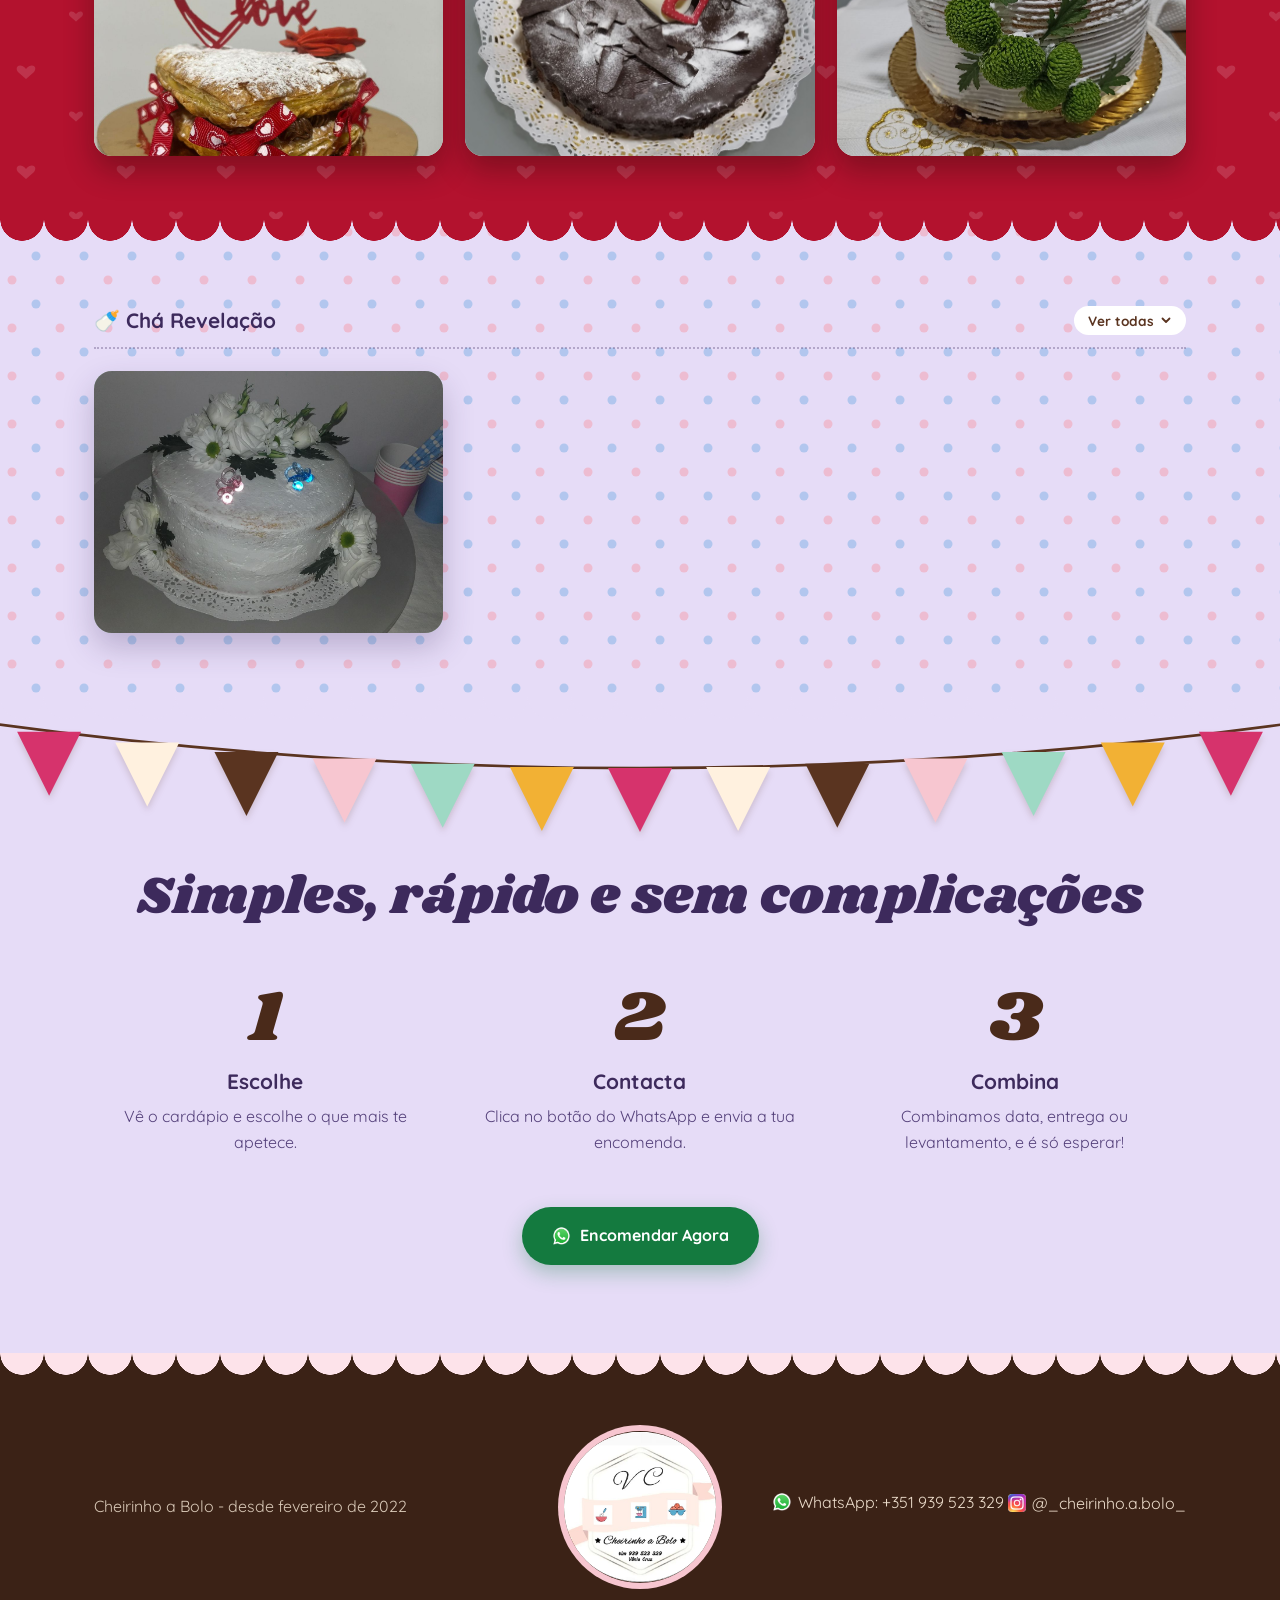
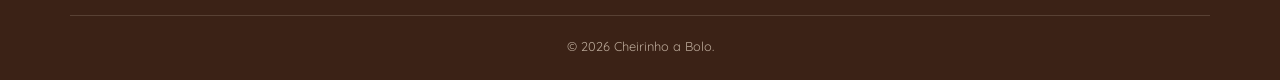
==== commit 4c927809: "Add new SVG patterns and update HTML structure for menus and sections - Added new SVG files for flor" ====
--- a/index.html
+++ b/index.html
@@ -8,8 +8,8 @@
 <link rel="icon" href="data:image/svg+xml,<svg xmlns=%22http://www.w3.org/2000/svg%22 viewBox=%220 0 100 100%22><text y=%22.9em%22 font-size=%2290%22>🎂</text></svg>">
 <link rel="preconnect" href="https://fonts.googleapis.com">
 <link rel="preconnect" href="https://fonts.gstatic.com" crossorigin>
-<link href="https://fonts.googleapis.com/css2?family=Quicksand:wght@400;500;600;700&family=Pacifico&display=swap" rel="stylesheet">
-<link rel="stylesheet" href="css/style.css?v=23">
+<link href="https://fonts.googleapis.com/css2?family=Quicksand:wght@400;500;600;700&family=Shrikhand&display=swap" rel="stylesheet">
+<link rel="stylesheet" href="css/style.css?v=31">
 </head>
 <body>
 
@@ -19,6 +19,7 @@
 
     <nav class="nav" id="nav">
       <a href="#sobre">Sobre</a>
+      <a href="#menus">Menus</a>
       <a href="#produtos">Produtos</a>
       <a href="#ocasioes">Ocasiões</a>
       <a href="#como-encomendar">Como Encomendar</a>
@@ -38,12 +39,14 @@
 <main id="topo">
 
   <!-- HERO -->
-  <section class="hero">
+  <section class="secao hero">
+    <svg class="bandeirolas bandeirolas-desktop" viewBox="0 0 1200 112" aria-hidden="true" focusable="false"><path d="M-10 4Q600 88 1210 4" fill="none" stroke="#5a3420" stroke-width="2.5"/><path class="flag" style="--i:0" d="M16 12L76 12L46 72Z" fill="#d6336c"/><path class="flag" style="--i:1" d="M108 22L168 22L138 82Z" fill="#fff1df"/><path class="flag" style="--i:2" d="M201 31L261 31L231 91Z" fill="#5a3420"/><path class="flag" style="--i:3" d="M293 37L353 37L323 97Z" fill="#f7c6d0"/><path class="flag" style="--i:4" d="M385 42L445 42L415 102Z" fill="#9ed9c4"/><path class="flag" style="--i:5" d="M478 45L538 45L508 105Z" fill="#f2b134"/><path class="flag" style="--i:6" d="M570 46L630 46L600 106Z" fill="#d6336c"/><path class="flag" style="--i:7" d="M662 45L722 45L692 105Z" fill="#fff1df"/><path class="flag" style="--i:8" d="M755 42L815 42L785 102Z" fill="#5a3420"/><path class="flag" style="--i:9" d="M847 37L907 37L877 97Z" fill="#f7c6d0"/><path class="flag" style="--i:10" d="M939 31L999 31L969 91Z" fill="#9ed9c4"/><path class="flag" style="--i:11" d="M1032 22L1092 22L1062 82Z" fill="#f2b134"/><path class="flag" style="--i:12" d="M1124 12L1184 12L1154 72Z" fill="#d6336c"/></svg>
+    <svg class="bandeirolas bandeirolas-mobile" viewBox="0 0 600 110" aria-hidden="true" focusable="false"><path d="M-10 4Q300 56 610 4" fill="none" stroke="#5a3420" stroke-width="3"/><path class="flag" style="--i:0" d="M9 11L77 11L43 83Z" fill="#d6336c"/><path class="flag" style="--i:1" d="M95 22L163 22L129 94Z" fill="#fff1df"/><path class="flag" style="--i:2" d="M180 28L248 28L214 100Z" fill="#5a3420"/><path class="flag" style="--i:3" d="M266 30L334 30L300 102Z" fill="#f7c6d0"/><path class="flag" style="--i:4" d="M352 28L420 28L386 100Z" fill="#9ed9c4"/><path class="flag" style="--i:5" d="M437 22L505 22L471 94Z" fill="#f2b134"/><path class="flag" style="--i:6" d="M523 11L591 11L557 83Z" fill="#d6336c"/></svg>
+    <div class="confettis" aria-hidden="true"></div>
     <div class="container hero-inner">
       <div class="hero-text">
-        <p class="hero-kicker">Feito à mão, com carinho</p>
         <h1>O cheirinho a bolo que faz qualquer dia melhor 🎂</h1>
-        <p class="hero-sub">Bolos, salgados, sobremesas e muito mais. Encomenda direto pelo WhatsApp.</p>
+        <p class="hero-sub">Bolos, salgados, sobremesas e muito mais, feitos à mão e com carinho. Encomenda direto pelo WhatsApp.</p>
         <div class="hero-cta">
           <a class="btn btn-whatsapp" href="https://wa.me/351939523329?text=Ol%C3%A1!%20Gostaria%20de%20obter%20mais%20informa%C3%A7%C3%B5es." target="_blank" rel="noopener">
             <img class="whatsapp-icon" src="images/WhatsApp.svg.webp" alt=""> Encomendar no WhatsApp
@@ -57,7 +60,7 @@
   </section>
 
   <!-- SOBRE -->
-  <section class="sobre" id="sobre">
+  <section class="secao sobre" id="sobre">
     <div class="container sobre-inner">
       <div class="hero-visual" aria-hidden="true">
         <img class="hero-blob" src="images/logo.png" alt="Cheirinho a Bolo">
@@ -66,23 +69,151 @@
         <div class="hero-emoji hero-emoji-3">🥐</div>
       </div>
       <div class="sobre-text">
-        <p class="section-kicker">Sobre nós</p>
         <h2>Doces e salgados caseiros, feitos com ingredientes de qualidade.</h2>
         <p>No Cheirinho a Bolo cada encomenda é preparada com atenção ao detalhe, do recheio à decoração. Trabalhamos com receitas caseiras para tornar os teus momentos especiais ainda mais doces — desde fevereiro de 2022 a colecionar memórias e clientes satisfeitos.</p>
       </div>
     </div>
   </section>
 
+  <!-- MENUS -->
+  <section class="secao menus" id="menus">
+    <div class="container">
+      <h2 class="center">Menus para festas</h2>
+      <p class="section-sub center">Salgados e bolos pensados para cada número de convidados. Bolos à escolha: chocolate, cenoura, amêndoa ou maçã e canela.</p>
+
+      <div class="menus-grid">
+        <article class="menu-card">
+          <header class="menu-card-head">
+            <h3>Menu 1</h3>
+            <span class="menu-pessoas">± 10 pessoas</span>
+          </header>
+          <ul class="menu-itens">
+            <li><span>12</span> Rissóis de carne</li>
+            <li><span>12</span> Rissóis de camarão</li>
+            <li><span>12</span> Bolinhos de bacalhau</li>
+            <li><span>24</span> Panadinhos de frango</li>
+          </ul>
+          <ul class="menu-itens menu-doces">
+            <li><span>1</span> Bolo à escolha</li>
+          </ul>
+          <p class="menu-preco">60€</p>
+          <a class="btn btn-whatsapp btn-small" href="https://wa.me/351939523329?text=Ol%C3%A1!%20Gostaria%20de%20encomendar%20o%20Menu%201." target="_blank" rel="noopener">
+            <img class="whatsapp-icon" src="images/WhatsApp.svg.webp" alt=""> Encomendar
+          </a>
+        </article>
+
+        <article class="menu-card">
+          <header class="menu-card-head">
+            <h3>Menu 2</h3>
+            <span class="menu-pessoas">± 15 pessoas</span>
+          </header>
+          <ul class="menu-itens">
+            <li><span>18</span> Rissóis de carne</li>
+            <li><span>18</span> Rissóis de camarão</li>
+            <li><span>18</span> Bolinhos de bacalhau</li>
+            <li><span>30</span> Panadinhos de frango</li>
+            <li><span>18</span> Caprichos</li>
+            <li><span>18</span> Hambúrgueres no pão mini</li>
+          </ul>
+          <ul class="menu-itens menu-doces">
+            <li><span>1</span> Bolo à escolha</li>
+          </ul>
+          <p class="menu-preco">100€</p>
+          <a class="btn btn-whatsapp btn-small" href="https://wa.me/351939523329?text=Ol%C3%A1!%20Gostaria%20de%20encomendar%20o%20Menu%202." target="_blank" rel="noopener">
+            <img class="whatsapp-icon" src="images/WhatsApp.svg.webp" alt=""> Encomendar
+          </a>
+        </article>
+
+        <article class="menu-card">
+          <header class="menu-card-head">
+            <h3>Menu 3</h3>
+            <span class="menu-pessoas">± 20 pessoas</span>
+          </header>
+          <ul class="menu-itens">
+            <li><span>24</span> Rissóis de carne</li>
+            <li><span>24</span> Rissóis de camarão</li>
+            <li><span>24</span> Bolinhos de bacalhau</li>
+            <li><span>40</span> Panadinhos de frango</li>
+            <li><span>24</span> Caprichos</li>
+            <li><span>20</span> Hambúrgueres no pão mini</li>
+            <li><span>1</span> Tábua de enchidos e queijos</li>
+          </ul>
+          <ul class="menu-itens menu-doces">
+            <li><span>2</span> Bolos à escolha</li>
+          </ul>
+          <p class="menu-preco">125€</p>
+          <a class="btn btn-whatsapp btn-small" href="https://wa.me/351939523329?text=Ol%C3%A1!%20Gostaria%20de%20encomendar%20o%20Menu%203." target="_blank" rel="noopener">
+            <img class="whatsapp-icon" src="images/WhatsApp.svg.webp" alt=""> Encomendar
+          </a>
+        </article>
+
+        <article class="menu-card">
+          <header class="menu-card-head">
+            <h3>Menu 4</h3>
+            <span class="menu-pessoas">± 25 pessoas</span>
+          </header>
+          <ul class="menu-itens">
+            <li><span>30</span> Rissóis de carne</li>
+            <li><span>30</span> Rissóis de camarão</li>
+            <li><span>30</span> Bolinhos de bacalhau</li>
+            <li><span>40</span> Panadinhos de frango</li>
+            <li><span>30</span> Caprichos</li>
+            <li><span>30</span> Folhados de salsicha</li>
+            <li><span>20</span> Hambúrgueres no pão mini</li>
+            <li><span>16</span> Pizzas mini</li>
+            <li><span>1</span> Tábua de enchidos e queijos</li>
+          </ul>
+          <ul class="menu-itens menu-doces">
+            <li><span>2</span> Bolos à escolha</li>
+          </ul>
+          <p class="menu-preco">160€</p>
+          <a class="btn btn-whatsapp btn-small" href="https://wa.me/351939523329?text=Ol%C3%A1!%20Gostaria%20de%20encomendar%20o%20Menu%204." target="_blank" rel="noopener">
+            <img class="whatsapp-icon" src="images/WhatsApp.svg.webp" alt=""> Encomendar
+          </a>
+        </article>
+
+        <article class="menu-card">
+          <header class="menu-card-head">
+            <h3>Menu 5</h3>
+            <span class="menu-pessoas">± 30 pessoas</span>
+          </header>
+          <ul class="menu-itens">
+            <li><span>36</span> Rissóis de carne</li>
+            <li><span>36</span> Rissóis de camarão</li>
+            <li><span>36</span> Bolinhos de bacalhau</li>
+            <li><span>46</span> Panadinhos de frango</li>
+            <li><span>30</span> Caprichos</li>
+            <li><span>40</span> Folhados de salsicha</li>
+            <li><span>20</span> Folhados de queijo brie e mel</li>
+            <li><span>20</span> Hambúrgueres no pão mini</li>
+            <li><span>16</span> Pizzas mini</li>
+            <li><span>1</span> Bola de carne</li>
+            <li><span>1</span> Quiche</li>
+            <li><span>1</span> Tábua de queijos e enchidos</li>
+          </ul>
+          <ul class="menu-itens menu-doces">
+            <li><span>2</span> Bolos à escolha</li>
+            <li><span>1</span> Tarte de maçã</li>
+          </ul>
+          <p class="menu-preco">240€</p>
+          <a class="btn btn-whatsapp btn-small" href="https://wa.me/351939523329?text=Ol%C3%A1!%20Gostaria%20de%20encomendar%20o%20Menu%205." target="_blank" rel="noopener">
+            <img class="whatsapp-icon" src="images/WhatsApp.svg.webp" alt=""> Encomendar
+          </a>
+        </article>
+      </div>
+    </div>
+  </section>
+
   <!-- PRODUTOS -->
-  <section class="produtos" id="produtos">
+  <section class="secao produtos" id="produtos">
     <div class="container">
-      <p class="section-kicker center">Produtos</p>
+      <h2 class="center">Bolos, doces e salgados</h2>
       <p class="section-sub center">Uma amostra do nosso trabalho. Clica em "Ver todas" de cada secção para ver mais fotos. Disponibilidade e valores a combinar pelo WhatsApp.</p>
 
       <div class="produto-categoria">
         <button class="produto-cat-toggle" type="button" aria-expanded="false" aria-controls="grid-bolos-aniversario-extra">
           <h3>🎂 Bolos de Aniversário</h3>
-          <span class="toggle-hint"><span class="toggle-label">Ver todas</span> <span class="chevron">▾</span></span>
+          <span class="toggle-hint"><span class="toggle-label">Ver todas</span> <svg class="chevron" viewBox="0 0 12 12" aria-hidden="true" focusable="false"><path d="M2.5 4.5 6 8l3.5-3.5" fill="none" stroke="currentColor" stroke-width="1.8" stroke-linecap="round" stroke-linejoin="round"/></svg></span>
         </button>
         <div class="produto-grid">
           <figure class="produto-card">
@@ -243,7 +374,7 @@
       <div class="produto-categoria">
         <button class="produto-cat-toggle" type="button" aria-expanded="false" aria-controls="grid-sobremesas-extra">
           <h3>🍰 Sobremesas</h3>
-          <span class="toggle-hint"><span class="toggle-label">Ver todas</span> <span class="chevron">▾</span></span>
+          <span class="toggle-hint"><span class="toggle-label">Ver todas</span> <svg class="chevron" viewBox="0 0 12 12" aria-hidden="true" focusable="false"><path d="M2.5 4.5 6 8l3.5-3.5" fill="none" stroke="currentColor" stroke-width="1.8" stroke-linecap="round" stroke-linejoin="round"/></svg></span>
         </button>
         <div class="produto-grid">
           <figure class="produto-card">
@@ -374,7 +505,7 @@
       <div class="produto-categoria">
         <button class="produto-cat-toggle" type="button" aria-expanded="false" aria-controls="grid-brigadeiros-extra">
           <h3><img class="categoria-icon" src="images/emoji-brigadeiro.webp" alt=""> Brigadeiros</h3>
-          <span class="toggle-hint"><span class="toggle-label">Ver todas</span> <span class="chevron">▾</span></span>
+          <span class="toggle-hint"><span class="toggle-label">Ver todas</span> <svg class="chevron" viewBox="0 0 12 12" aria-hidden="true" focusable="false"><path d="M2.5 4.5 6 8l3.5-3.5" fill="none" stroke="currentColor" stroke-width="1.8" stroke-linecap="round" stroke-linejoin="round"/></svg></span>
         </button>
         <div class="produto-grid">
           <figure class="produto-card">
@@ -415,7 +546,7 @@
       <div class="produto-categoria">
         <button class="produto-cat-toggle" type="button" aria-expanded="false" aria-controls="grid-salgados-extra">
           <h3>🥟 Salgados</h3>
-          <span class="toggle-hint"><span class="toggle-label">Ver todas</span> <span class="chevron">▾</span></span>
+          <span class="toggle-hint"><span class="toggle-label">Ver todas</span> <svg class="chevron" viewBox="0 0 12 12" aria-hidden="true" focusable="false"><path d="M2.5 4.5 6 8l3.5-3.5" fill="none" stroke="currentColor" stroke-width="1.8" stroke-linecap="round" stroke-linejoin="round"/></svg></span>
         </button>
         <div class="produto-grid">
           <figure class="produto-card">
@@ -475,16 +606,15 @@
   </section>
 
   <!-- OCASIOES -->
-  <section class="produtos produtos-ocasioes" id="ocasioes">
+  <section class="secao produtos produtos-ocasioes" id="ocasioes">
     <div class="container">
-      <p class="section-kicker center">Ocasiões Especiais</p>
       <h2 class="center">Datas para celebrar</h2>
-      <p class="section-sub center">Criações temáticas para as datas mais especiais do ano. Clica em "Ver mais" de cada secção para ver mais fotos.</p>
-
-      <div class="produto-categoria">
+      <p class="section-sub center">Criações temáticas para as datas mais especiais do ano. Clica em "Ver todas" de cada secção para ver mais fotos.</p>
+
+      <div class="produto-categoria tema tema-pascoa">
         <button class="produto-cat-toggle" type="button" aria-expanded="false" aria-controls="grid-pascoa-extra">
           <h3>🐣 Páscoa</h3>
-          <span class="toggle-hint"><span class="toggle-label">Ver todas</span> <span class="chevron">▾</span></span>
+          <span class="toggle-hint"><span class="toggle-label">Ver todas</span> <svg class="chevron" viewBox="0 0 12 12" aria-hidden="true" focusable="false"><path d="M2.5 4.5 6 8l3.5-3.5" fill="none" stroke="currentColor" stroke-width="1.8" stroke-linecap="round" stroke-linejoin="round"/></svg></span>
         </button>
         <div class="produto-grid">
           <figure class="produto-card">
@@ -510,10 +640,10 @@
         </div>
       </div>
 
-      <div class="produto-categoria">
+      <div class="produto-categoria tema tema-natal">
         <button class="produto-cat-toggle" type="button" aria-expanded="false" aria-controls="grid-natal-extra">
           <h3>🎄 Natal</h3>
-          <span class="toggle-hint"><span class="toggle-label">Ver todas</span> <span class="chevron">▾</span></span>
+          <span class="toggle-hint"><span class="toggle-label">Ver todas</span> <svg class="chevron" viewBox="0 0 12 12" aria-hidden="true" focusable="false"><path d="M2.5 4.5 6 8l3.5-3.5" fill="none" stroke="currentColor" stroke-width="1.8" stroke-linecap="round" stroke-linejoin="round"/></svg></span>
         </button>
         <div class="produto-grid">
           <figure class="produto-card">
@@ -566,7 +696,7 @@
         </div>
       </div>
 
-      <div class="produto-categoria">
+      <div class="produto-categoria tema tema-mae">
         <h3>💐 Dia da Mãe</h3>
         <div class="produto-grid">
           <figure class="produto-card">
@@ -578,10 +708,10 @@
         </div>
       </div>
 
-      <div class="produto-categoria">
+      <div class="produto-categoria tema tema-pai">
         <button class="produto-cat-toggle" type="button" aria-expanded="false" aria-controls="grid-dia-do-pai-extra">
           <h3>👔 Dia do Pai</h3>
-          <span class="toggle-hint"><span class="toggle-label">Ver todas</span> <span class="chevron">▾</span></span>
+          <span class="toggle-hint"><span class="toggle-label">Ver todas</span> <svg class="chevron" viewBox="0 0 12 12" aria-hidden="true" focusable="false"><path d="M2.5 4.5 6 8l3.5-3.5" fill="none" stroke="currentColor" stroke-width="1.8" stroke-linecap="round" stroke-linejoin="round"/></svg></span>
         </button>
         <div class="produto-grid">
           <figure class="produto-card">
@@ -601,7 +731,7 @@
         </div>
       </div>
 
-      <div class="produto-categoria">
+      <div class="produto-categoria tema tema-crianca">
         <h3>🧒 Dia da Criança</h3>
         <div class="produto-grid">
           <figure class="produto-card">
@@ -613,10 +743,10 @@
         </div>
       </div>
 
-      <div class="produto-categoria">
+      <div class="produto-categoria tema tema-namorados">
         <button class="produto-cat-toggle" type="button" aria-expanded="false" aria-controls="grid-dia-dos-namorados-extra">
           <h3>❤️ Dia dos Namorados</h3>
-          <span class="toggle-hint"><span class="toggle-label">Ver todas</span> <span class="chevron">▾</span></span>
+          <span class="toggle-hint"><span class="toggle-label">Ver todas</span> <svg class="chevron" viewBox="0 0 12 12" aria-hidden="true" focusable="false"><path d="M2.5 4.5 6 8l3.5-3.5" fill="none" stroke="currentColor" stroke-width="1.8" stroke-linecap="round" stroke-linejoin="round"/></svg></span>
         </button>
         <div class="produto-grid">
           <figure class="produto-card">
@@ -651,10 +781,10 @@
         </div>
       </div>
 
-      <div class="produto-categoria">
+      <div class="produto-categoria tema tema-cha">
         <button class="produto-cat-toggle" type="button" aria-expanded="false" aria-controls="grid-cha-revelacao-extra">
           <h3>🍼 Chá Revelação</h3>
-          <span class="toggle-hint"><span class="toggle-label">Ver todas</span> <span class="chevron">▾</span></span>
+          <span class="toggle-hint"><span class="toggle-label">Ver todas</span> <svg class="chevron" viewBox="0 0 12 12" aria-hidden="true" focusable="false"><path d="M2.5 4.5 6 8l3.5-3.5" fill="none" stroke="currentColor" stroke-width="1.8" stroke-linecap="round" stroke-linejoin="round"/></svg></span>
         </button>
         <div class="produto-grid">
           <figure class="produto-card">
@@ -683,9 +813,10 @@
   </section>
 
   <!-- COMO ENCOMENDAR -->
-  <section class="passos" id="como-encomendar">
+  <section class="secao passos" id="como-encomendar">
+    <svg class="bandeirolas bandeirolas-desktop" viewBox="0 0 1200 112" aria-hidden="true" focusable="false"><path d="M-10 4Q600 88 1210 4" fill="none" stroke="#5a3420" stroke-width="2.5"/><path class="flag" style="--i:0" d="M16 12L76 12L46 72Z" fill="#d6336c"/><path class="flag" style="--i:1" d="M108 22L168 22L138 82Z" fill="#fff1df"/><path class="flag" style="--i:2" d="M201 31L261 31L231 91Z" fill="#5a3420"/><path class="flag" style="--i:3" d="M293 37L353 37L323 97Z" fill="#f7c6d0"/><path class="flag" style="--i:4" d="M385 42L445 42L415 102Z" fill="#9ed9c4"/><path class="flag" style="--i:5" d="M478 45L538 45L508 105Z" fill="#f2b134"/><path class="flag" style="--i:6" d="M570 46L630 46L600 106Z" fill="#d6336c"/><path class="flag" style="--i:7" d="M662 45L722 45L692 105Z" fill="#fff1df"/><path class="flag" style="--i:8" d="M755 42L815 42L785 102Z" fill="#5a3420"/><path class="flag" style="--i:9" d="M847 37L907 37L877 97Z" fill="#f7c6d0"/><path class="flag" style="--i:10" d="M939 31L999 31L969 91Z" fill="#9ed9c4"/><path class="flag" style="--i:11" d="M1032 22L1092 22L1062 82Z" fill="#f2b134"/><path class="flag" style="--i:12" d="M1124 12L1184 12L1154 72Z" fill="#d6336c"/></svg>
+    <svg class="bandeirolas bandeirolas-mobile" viewBox="0 0 600 110" aria-hidden="true" focusable="false"><path d="M-10 4Q300 56 610 4" fill="none" stroke="#5a3420" stroke-width="3"/><path class="flag" style="--i:0" d="M9 11L77 11L43 83Z" fill="#d6336c"/><path class="flag" style="--i:1" d="M95 22L163 22L129 94Z" fill="#fff1df"/><path class="flag" style="--i:2" d="M180 28L248 28L214 100Z" fill="#5a3420"/><path class="flag" style="--i:3" d="M266 30L334 30L300 102Z" fill="#f7c6d0"/><path class="flag" style="--i:4" d="M352 28L420 28L386 100Z" fill="#9ed9c4"/><path class="flag" style="--i:5" d="M437 22L505 22L471 94Z" fill="#f2b134"/><path class="flag" style="--i:6" d="M523 11L591 11L557 83Z" fill="#d6336c"/></svg>
     <div class="container">
-      <p class="section-kicker center">Como encomendar</p>
       <h2 class="center">Simples, rápido e sem complicações</h2>
 
       <div class="passos-grid">
@@ -733,10 +864,10 @@
 </footer>
 
 <div class="lightbox" id="lightbox" hidden>
-  <button class="lightbox-close" id="lightboxClose" aria-label="Fechar">&times;</button>
-  <img class="lightbox-img" id="lightboxImg" src="" alt="">
+  <button class="lightbox-close" id="lightboxClose" aria-label="Fechar"><svg viewBox="0 0 24 24" width="28" height="28" aria-hidden="true" focusable="false"><path d="M6 6l12 12M18 6 6 18" fill="none" stroke="currentColor" stroke-width="2" stroke-linecap="round"/></svg></button>
+  <img class="lightbox-img" id="lightboxImg" alt="">
 </div>
 
-<script src="js/script.js?v=3"></script>
+<script src="js/script.js?v=8"></script>
 </body>
 </html>
--- a/css/style.css
+++ b/css/style.css
@@ -2,32 +2,64 @@
 * { box-sizing: border-box; margin: 0; padding: 0; }
 
 :root {
+  /* Marca (cabeçalho) */
   --pink: #f7c6d0;
   --pink-dark: #e79aac;
   --cream: #fff8f0;
-  --cream-2: #fdeee0;
-  --brown: #6b4226;
-  --brown-light: #8b5e3c;
-  --gold: #d9a66c;
-  --whatsapp: #25d366;
-  --whatsapp-dark: #1ebe5b;
-  --text: #4a2f22;
+  --brown: #5a3420;
+  --brown-deep: #3b2216;
+
+  /* Papel de festa: uma cor por secção */
+  --chiclete: #f7c6d0;
+  --baunilha: #fff1df;
+  --framboesa: #c2185b;
+  --chocolate: #4a2a1a;
+  --menta: #cfeee0;
+  --algodao: #fde3ea;
+
+  --amarelo: #f2b134;
+  --verde-menta: #9ed9c4;
+
+  --whatsapp: #147a3f;
+  --whatsapp-dark: #0f6232;
+
   --radius: 18px;
-  --shadow: 0 10px 30px rgba(107, 66, 38, 0.12);
-}
-
-html { scroll-behavior: smooth; }
+  --festao: 22px;
+  --display: 'Shrikhand', 'Quicksand', cursive;
+}
+
+html {
+  scroll-behavior: smooth;
+  scroll-padding-top: 72px;
+  scrollbar-color: var(--framboesa) var(--baunilha);
+}
 
 body {
   font-family: 'Quicksand', sans-serif;
-  color: var(--text);
-  background: var(--cream);
+  color: var(--brown);
+  background: var(--baunilha);
   line-height: 1.6;
+  overflow-x: hidden;
+}
+
+::selection { background: var(--framboesa); color: #fff; }
+
+:focus-visible {
+  outline: 3px solid var(--framboesa);
+  outline-offset: 3px;
+  border-radius: 6px;
 }
 
 h1, h2, h3 {
   font-weight: 700;
-  color: var(--brown);
+  color: inherit;
+  text-wrap: balance;
+}
+
+h1, h2 {
+  font-family: var(--display);
+  font-weight: 400;
+  letter-spacing: 0.005em;
 }
 
 .container {
@@ -50,13 +82,14 @@
   gap: 8px;
   padding: 14px 28px;
   border-radius: 999px;
-  font-weight: 600;
+  font-weight: 700;
   font-size: 1rem;
   border: 2px solid transparent;
   cursor: pointer;
-  transition: transform 0.15s ease, box-shadow 0.15s ease, background 0.15s ease;
+  transition: transform 0.2s cubic-bezier(0.2, 0.8, 0.2, 1), box-shadow 0.2s ease, background 0.2s ease;
 }
 .btn:hover { transform: translateY(-2px); }
+.btn:active { transform: translateY(0) scale(0.98); }
 
 .whatsapp-icon {
   width: 20px;
@@ -68,46 +101,32 @@
 .btn-whatsapp {
   background: var(--whatsapp);
   color: #fff;
-  box-shadow: 0 8px 20px rgba(37, 211, 102, 0.35);
-}
-.btn-whatsapp:hover { background: var(--whatsapp-dark); }
-
-.btn-outline {
-  background: transparent;
-  color: var(--brown);
-  border-color: var(--brown-light);
-}
-.btn-outline:hover { background: var(--cream-2); }
+  box-shadow: 0 8px 20px rgba(20, 122, 63, 0.3);
+}
+.btn-whatsapp:hover { background: var(--whatsapp-dark); box-shadow: 0 12px 26px rgba(20, 122, 63, 0.35); }
 
 .btn-small {
   padding: 8px 18px;
   font-size: 0.85rem;
 }
 
-/* ---------- Header ---------- */
+/* ---------- Header (cores da marca) ---------- */
 .site-header {
   position: sticky;
   top: 0;
   z-index: 100;
-  background: rgba(255, 248, 240, 0.92);
+  background: rgba(255, 248, 240, 0.94);
   backdrop-filter: blur(8px);
-  border-bottom: 1px solid rgba(107, 66, 38, 0.08);
+  border-bottom: 1px solid rgba(90, 52, 32, 0.1);
 }
 
 .header-inner {
   display: flex;
   align-items: center;
   justify-content: space-between;
-  padding-top: 14px;
-  padding-bottom: 14px;
-}
-
-.logo {
-  font-family: 'Pacifico', cursive;
-  font-size: 1.5rem;
-  color: var(--brown);
-}
-.logo span { color: var(--pink-dark); }
+  padding-top: 12px;
+  padding-bottom: 12px;
+}
 
 .logo-link { display: flex; align-items: center; }
 .logo-img {
@@ -115,14 +134,6 @@
   width: auto;
 }
 
-.footer-logo-img {
-  height: 152px;
-  width: 152px;
-  border-radius: 50%;
-  object-fit: cover;
-  flex-shrink: 0;
-}
-
 .nav {
   display: flex;
   flex-wrap: wrap;
@@ -132,8 +143,22 @@
   font-weight: 600;
   color: var(--brown);
   position: relative;
-}
-.nav a:hover { color: var(--pink-dark); }
+  padding: 4px 0;
+}
+.nav a::after {
+  content: '';
+  position: absolute;
+  left: 0;
+  right: 0;
+  bottom: 0;
+  height: 3px;
+  border-radius: 3px;
+  background: var(--pink-dark);
+  transform: scaleX(0);
+  transition: transform 0.35s cubic-bezier(0.2, 0.8, 0.2, 1);
+}
+.nav a:hover::after,
+.nav a.ativo::after { transform: scaleX(1); }
 
 .header-actions {
   display: flex;
@@ -157,39 +182,210 @@
   border-radius: 2px;
 }
 
+/* ---------- Secções: folhas de papel de festa ---------- */
+.secao {
+  --bg: var(--baunilha);
+  --ink: var(--brown);
+  --ink-soft: #7a4c33;
+  position: relative;
+  background-color: var(--bg);
+  color: var(--ink);
+  padding: calc(88px + var(--festao)) 0 88px;
+}
+
+/* Padrão do papel: cada folha tem o seu estampado, tom sobre tom */
+.secao::before {
+  content: '';
+  position: absolute;
+  inset: 0;
+  z-index: 0;
+  pointer-events: none;
+  background: var(--padrao, none);
+}
+.secao > .container { position: relative; z-index: 1; }
+
+/* Festão recortado: a borda de cada folha cai sobre a seguinte */
+.secao::after {
+  content: '';
+  position: absolute;
+  left: 0;
+  right: 0;
+  top: 100%;
+  height: var(--festao);
+  z-index: 3;
+  pointer-events: none;
+  background: radial-gradient(circle at 50% 0, var(--bg) calc(var(--festao) - 0.5px), transparent var(--festao)) 0 0 / calc(var(--festao) * 2) var(--festao) repeat-x;
+  transform-origin: 50% 0;
+}
+
+.hero    { --bg: var(--chiclete); }
+.sobre   { --bg: var(--baunilha); --prev: var(--chiclete); --prev-ink: var(--brown); --prev-ink-soft: #7a4c33; }
+.menus   { --bg: var(--framboesa); --ink: #fff; --ink-soft: #ffe1ec; --prev: var(--baunilha); --prev-ink: var(--brown); --prev-ink-soft: #7a4c33; --prev2: var(--chiclete); }
+.produtos { --bg: var(--chocolate); --ink: var(--baunilha); --ink-soft: #f1d6c4; --prev: var(--framboesa); --prev-ink: #fff; --prev-ink-soft: #ffe1ec; --prev2: var(--baunilha); }
+.produtos-ocasioes { --bg: var(--menta); --ink: #22473a; --ink-soft: #2f5a4a; --prev: var(--chocolate); --prev-ink: var(--baunilha); --prev-ink-soft: #f1d6c4; --prev2: var(--framboesa); }
+.sobre   { --padrao: url('../images/padroes/bolinhas.svg') 0 0 / 44px 44px; }
+.menus   { --padrao: repeating-linear-gradient(135deg, rgba(255, 255, 255, 0.07) 0 14px, transparent 14px 28px); }
+.produtos { --padrao: url('../images/padroes/granulado.svg') 0 0 / 160px 160px; }
+.produtos-ocasioes { --padrao: radial-gradient(circle, rgba(255, 255, 255, 0.55) 2px, transparent 2.5px) 0 0 / 26px 26px; }
+.passos  {
+  /* Xadrez de toalha de piquenique */
+  --padrao:
+    repeating-linear-gradient(0deg, rgba(194, 24, 91, 0.06) 0 16px, transparent 16px 32px),
+    repeating-linear-gradient(90deg, rgba(194, 24, 91, 0.06) 0 16px, transparent 16px 32px);
+}
+.passos  { --bg: var(--algodao); --prev: #e6dcf7; --prev-ink: #3d2a5c; --prev-ink-soft: #54407a; --prev2: var(--chocolate); }
+
+/* Transição de fundo: cada folha chega com a cor e a tinta da anterior e,
+   ao entrar no ecrã, assenta na sua; o festão de cima desce ao mesmo tempo.
+   Sem JS (ou com movimento reduzido) cada secção fica logo com a sua cor. */
+@property --ink { syntax: '<color>'; inherits: true; initial-value: #5a3420; }
+@property --ink-soft { syntax: '<color>'; inherits: true; initial-value: #7a4c33; }
+
+.chegada .secao:not(.hero) {
+  transition: background-color 0.9s cubic-bezier(0.2, 0.8, 0.2, 1), --ink 0.9s cubic-bezier(0.2, 0.8, 0.2, 1), --ink-soft 0.9s cubic-bezier(0.2, 0.8, 0.2, 1);
+}
+.chegada .secao:not(.hero):not(.chegou) {
+  background-color: var(--prev);
+  --ink: var(--prev-ink);
+  --ink-soft: var(--prev-ink-soft);
+}
+.chegada .secao:not(.chegou) + .secao:not(.chegou) {
+  /* Enquanto a folha de cima ainda espera, esta segue-a, para as duas mudarem em sincronia */
+  background-color: var(--prev2);
+}
+.chegada .secao:not(.hero)::before {
+  transition: clip-path 1.2s cubic-bezier(0.2, 0.8, 0.2, 1) 0.15s;
+}
+.chegada .secao:not(.chegou)::before { clip-path: inset(0 0 100% 0); }
+
+.chegada .secao:not(.hero) h2,
+.chegada .secao:not(.hero) .section-sub {
+  transition: opacity 0.8s ease-out, transform 0.9s cubic-bezier(0.2, 0.8, 0.2, 1);
+}
+.chegada .secao:not(.hero) .section-sub { transition-delay: 0.12s; }
+.chegada .secao:not(.chegou) h2,
+.chegada .secao:not(.chegou) .section-sub {
+  opacity: 0;
+  transform: translateY(28px);
+}
+
+/* Fotos entram em sequência quando a grelha aparece (também ao abrir "Ver todas") */
+.chegada .produto-grid .produto-card {
+  transition: opacity 0.6s ease-out, transform 0.7s cubic-bezier(0.2, 0.8, 0.2, 1);
+  transition-delay: calc(min(var(--n, 0), 8) * 60ms);
+}
+.chegada .produto-grid:not(.visivel) .produto-card {
+  opacity: 0;
+  transform: translateY(18px) scale(0.97);
+}
+
+.chegada .secao::after { transition: transform 0.9s cubic-bezier(0.2, 0.8, 0.2, 1); }
+.chegada .secao:has(+ .secao:not(.chegou))::after { transform: scaleY(0); }
+
+.secao h2 {
+  font-size: clamp(2.1rem, 4.6vw, 3.3rem);
+  line-height: 1.1;
+  margin-bottom: 14px;
+}
+
+.section-sub {
+  color: var(--ink-soft);
+  max-width: 560px;
+  margin: 0 auto 44px;
+  font-size: 1.05rem;
+}
+
 /* ---------- Hero ---------- */
-.hero {
-  padding: 72px 0 60px;
-  background: linear-gradient(180deg, var(--cream-2) 0%, var(--cream) 100%);
+.hero { padding: 150px 0 110px; }
+
+.bandeirolas {
+  position: absolute;
+  top: 0;
+  left: 0;
+  width: 100%;
+  height: auto;
+  z-index: 2;
+  overflow: visible;
+}
+.bandeirolas-mobile { display: none; }
+.bandeirolas .flag {
+  transform-box: fill-box;
+  transform-origin: 50% 0;
+  filter: drop-shadow(0 4px 3px rgba(90, 52, 32, 0.18));
+}
+
+.confettis {
+  position: absolute;
+  inset: 0;
+  z-index: 0;
   overflow: hidden;
-}
+  pointer-events: none;
+  /* Clareira atrás do texto: os confettis caem à volta, não por cima das letras */
+  -webkit-mask-image: radial-gradient(ellipse 34% 38% at 50% 56%, transparent 60%, #000 100%);
+  mask-image: radial-gradient(ellipse 34% 38% at 50% 56%, transparent 60%, #000 100%);
+}
+.confettis::before,
+.confettis::after {
+  content: '';
+  position: absolute;
+  left: 0;
+  right: 0;
+  top: -380px;
+  bottom: 0;
+  background: url('../images/confettis-a.svg') 0 0 / 260px 260px;
+  opacity: 0.8;
+  will-change: transform;
+}
+.confettis::after {
+  background: url('../images/confettis-b.svg') 90px 40px / 380px 380px;
+  opacity: 0.6;
+}
+
+@media (prefers-reduced-motion: no-preference) {
+  .js .passos:not(.visivel) .bandeirolas .flag { transform: scaleY(0); }
+  .js .hero .bandeirolas .flag,
+  .js .passos.visivel .bandeirolas .flag {
+    animation:
+      bandeira 0.9s cubic-bezier(0.2, 0.8, 0.2, 1) calc(var(--i) * 55ms) both,
+      balanco 5s ease-in-out calc(0.9s + var(--i) * 55ms) infinite;
+  }
+  .confettis::before { animation: cair-a 26s linear infinite; }
+  .confettis::after { animation: cair-b 44s linear infinite; }
+}
+
+@keyframes bandeira {
+  0%   { transform: scaleY(0) rotate(0deg); }
+  60%  { transform: scaleY(1.06) rotate(5deg); }
+  100% { transform: scaleY(1) rotate(0deg); }
+}
+@keyframes balanco {
+  0%, 100% { transform: rotate(0deg); }
+  25% { transform: rotate(3deg); }
+  75% { transform: rotate(-3deg); }
+}
+@keyframes cair-a { from { transform: translateY(0); } to { transform: translateY(260px); } }
+@keyframes cair-b { from { transform: translateY(0); } to { transform: translateY(380px); } }
 
 .hero-inner {
+  position: relative;
+  z-index: 1;
   display: flex;
   flex-direction: column;
   align-items: center;
   text-align: center;
 }
 
-.hero-kicker {
-  font-weight: 700;
-  color: var(--pink-dark);
-  text-transform: uppercase;
-  letter-spacing: 1px;
-  font-size: 0.85rem;
-  margin-bottom: 12px;
-}
-
 .hero-text h1 {
-  font-size: 2.6rem;
-  line-height: 1.15;
-  margin-bottom: 18px;
+  font-size: clamp(2.5rem, 6.4vw, 4.8rem);
+  line-height: 1.05;
+  max-width: 14ch;
+  margin: 0 auto 22px;
 }
 
 .hero-sub {
-  font-size: 1.05rem;
-  color: var(--brown-light);
-  margin: 0 auto 26px;
+  font-size: 1.15rem;
+  font-weight: 500;
+  margin: 0 auto 32px;
   max-width: 480px;
 }
 
@@ -198,21 +394,29 @@
   flex-wrap: wrap;
   justify-content: center;
   gap: 16px;
-  margin-bottom: 22px;
 }
 
 .instagram-chip {
   display: inline-flex;
   align-items: center;
   gap: 8px;
-  font-weight: 600;
-  color: var(--brown-light);
-  background: #fff;
-  padding: 8px 16px;
+  font-weight: 700;
+  color: var(--brown);
+  background: var(--baunilha);
+  padding: 12px 20px;
   border-radius: 999px;
-  box-shadow: var(--shadow);
-}
-.instagram-chip:hover { color: var(--pink-dark); }
+  box-shadow: 0 8px 20px rgba(90, 52, 32, 0.14);
+  transition: transform 0.2s cubic-bezier(0.2, 0.8, 0.2, 1);
+}
+.instagram-chip:hover { transform: translateY(-2px); }
+
+/* ---------- Sobre ---------- */
+.sobre-inner {
+  display: grid;
+  grid-template-columns: 0.8fr 1.2fr;
+  gap: 56px;
+  align-items: center;
+}
 
 .hero-visual {
   position: relative;
@@ -227,79 +431,130 @@
   height: 300px;
   border-radius: 50%;
   object-fit: cover;
-  box-shadow: var(--shadow);
-  animation: float 7s ease-in-out infinite;
+  box-shadow: 0 0 0 10px var(--chiclete), 0 18px 40px rgba(90, 52, 32, 0.2);
 }
 
 .hero-emoji {
   position: absolute;
   font-size: 4rem;
-  filter: drop-shadow(0 8px 12px rgba(107,66,38,0.2));
-}
-.hero-emoji-1 { top: 2%; left: 62%; transform: translateX(-50%); animation: float 6s ease-in-out infinite; }
-.hero-emoji-2 { bottom: 12%; left: 12%; font-size: 3rem; animation: float 5s ease-in-out infinite 0.5s; }
-.hero-emoji-3 { bottom: 18%; right: 8%; font-size: 3rem; animation: float 6.5s ease-in-out infinite 1s; }
-
-@keyframes float {
-  0%, 100% { transform: translateY(0); }
-  50% { transform: translateY(-14px); }
-}
-
-/* ---------- Sobre ---------- */
-.sobre { padding: 80px 0; }
-
-.sobre-inner {
+  filter: drop-shadow(0 8px 12px rgba(90, 52, 32, 0.2));
+}
+.hero-emoji-1 { top: 2%; left: 62%; }
+.hero-emoji-2 { bottom: 12%; left: 12%; font-size: 3rem; }
+.hero-emoji-3 { bottom: 18%; right: 8%; font-size: 3rem; }
+
+.sobre-text h2 { font-size: clamp(1.9rem, 3.6vw, 2.7rem); margin-bottom: 18px; }
+.sobre-text p { color: var(--ink-soft); font-size: 1.05rem; max-width: 60ch; }
+
+/* ---------- Menus: bilhetes de festa ---------- */
+.menus-grid {
   display: grid;
-  grid-template-columns: 0.8fr 1.2fr;
-  gap: 48px;
-  align-items: center;
-}
-
-.section-kicker {
+  grid-template-columns: repeat(auto-fit, minmax(260px, 1fr));
+  gap: 26px;
+  align-items: start;
+}
+
+.menu-card {
+  position: relative;
+  display: flex;
+  flex-direction: column;
+  background: #fffaf3;
+  color: var(--brown);
+  border-radius: var(--radius);
+  padding: 26px 24px 24px;
+  box-shadow: 0 14px 30px rgba(70, 8, 34, 0.28);
+  transition: transform 0.3s cubic-bezier(0.2, 0.8, 0.2, 1);
+}
+.menu-card:hover { transform: translateY(-4px) rotate(-0.6deg); }
+.menu-card:nth-child(even):hover { transform: translateY(-4px) rotate(0.6deg); }
+
+.menu-card-head {
+  display: flex;
+  align-items: center;
+  justify-content: space-between;
+  gap: 12px;
+  margin-bottom: 16px;
+}
+.menu-card-head h3 {
+  font-family: var(--display);
+  font-weight: 400;
+  font-size: 1.7rem;
+  line-height: 1;
+  color: var(--framboesa);
+}
+
+.menu-pessoas {
+  flex-shrink: 0;
+  font-size: 0.85rem;
   font-weight: 700;
-  color: var(--pink-dark);
-  text-transform: uppercase;
-  letter-spacing: 1px;
-  font-size: 0.85rem;
-  margin-bottom: 10px;
-}
-
-.sobre-text h2 { font-size: 2rem; margin-bottom: 16px; }
-.sobre-text p { color: var(--brown-light); margin-bottom: 12px; max-width: 560px; }
-.sobre-note {
-  font-size: 0.85rem;
-  background: var(--cream-2);
-  padding: 10px 14px;
-  border-radius: 10px;
-  display: inline-block;
   color: var(--brown);
-}
+  background: var(--chiclete);
+  padding: 3px 12px;
+  border-radius: 999px;
+}
+
+.menu-itens li {
+  display: flex;
+  gap: 12px;
+  padding: 4px 0;
+  font-size: 0.95rem;
+  font-weight: 500;
+}
+.menu-itens li span {
+  min-width: 26px;
+  text-align: right;
+  font-weight: 700;
+  font-variant-numeric: tabular-nums;
+}
+
+.menu-doces {
+  margin-top: 12px;
+  padding-top: 12px;
+  border-top: 1px solid rgba(90, 52, 32, 0.12);
+}
+
+/* Picotado do bilhete, com os recortes na cor da secção */
+.menu-preco {
+  position: relative;
+  margin: 20px -24px 18px;
+  padding: 16px 24px 0;
+  border-top: 2px dashed rgba(194, 24, 91, 0.35);
+  font-family: var(--display);
+  font-size: 2.3rem;
+  line-height: 1;
+  color: var(--brown);
+}
+.menu-preco::before,
+.menu-preco::after {
+  content: '';
+  position: absolute;
+  top: -12px;
+  width: 22px;
+  height: 22px;
+  border-radius: 50%;
+  background: var(--framboesa);
+}
+.menu-preco::before { left: -11px; }
+.menu-preco::after { right: -11px; }
+
+.menu-card .btn { align-self: flex-start; }
 
 /* ---------- Produtos ---------- */
-.produtos { padding: 80px 0; background: var(--cream-2); }
-.produtos-ocasioes { background: var(--cream); border-top: 1px solid rgba(107, 66, 38, 0.08); }
-
-.produtos h2 { font-size: 2rem; margin-bottom: 12px; }
-.section-sub {
-  color: var(--brown-light);
-  max-width: 520px;
-  margin: 0 auto 32px;
-}
-
-.produto-categoria { margin-top: 48px; }
+.produto-categoria { margin-top: 56px; }
 .produto-categoria:first-of-type { margin-top: 0; }
 
 .produto-categoria h3 {
-  font-size: 1.2rem;
+  font-size: 1.3rem;
   margin: 0;
   display: flex;
   align-items: center;
-  gap: 8px;
+  gap: 10px;
+  color: var(--ink);
 }
 
 .categoria-icon {
-  width: 24px;
-  height: 24px;
+  width: 26px;
+  height: 26px;
   object-fit: contain;
 }
 
@@ -311,26 +566,42 @@
   width: 100%;
   background: none;
   border: none;
-  padding: 0;
-  margin-bottom: 18px;
+  border-bottom: 2px dotted color-mix(in srgb, var(--ink) 30%, transparent);
+  padding: 0 0 12px;
+  margin-bottom: 22px;
   cursor: pointer;
   font-family: inherit;
   text-align: left;
+  color: var(--ink);
+}
+.produto-categoria > h3 {
+  border-bottom: 2px dotted color-mix(in srgb, var(--ink) 30%, transparent);
+  padding-bottom: 12px;
+  margin-bottom: 22px;
 }
 
 .toggle-hint {
   display: inline-flex;
   align-items: center;
-  gap: 4px;
+  gap: 6px;
   flex-shrink: 0;
   font-size: 0.85rem;
-  font-weight: 600;
-  color: var(--pink-dark);
-}
+  font-weight: 700;
+  padding: 6px 14px;
+  border-radius: 999px;
+  background: var(--chiclete);
+  color: var(--brown);
+  transition: background 0.2s ease;
+}
+.produto-cat-toggle:hover .toggle-hint { background: #fff; }
+.produtos-ocasioes .toggle-hint { background: #fff; }
+.produtos-ocasioes .produto-cat-toggle:hover .toggle-hint { background: var(--chiclete); }
 
 .chevron {
   display: inline-block;
-  transition: transform 0.2s ease;
+  width: 12px;
+  height: 12px;
+  transition: transform 0.3s cubic-bezier(0.2, 0.8, 0.2, 1);
 }
 .produto-cat-toggle[aria-expanded="true"] .chevron { transform: rotate(180deg); }
 
@@ -340,33 +611,87 @@
   gap: 22px;
 }
 
-.produto-grid-extra {
-  margin-top: 22px;
-}
-.produto-grid[hidden] {
-  display: none;
-}
-
-.produto-card {
-  background: #fff;
+.produto-grid-extra { margin-top: 22px; }
+.produto-grid[hidden] { display: none; }
+
+.produto-card { border-radius: var(--radius); }
+
+.produto-card-img {
   border-radius: var(--radius);
-  padding: 14px;
-  box-shadow: var(--shadow);
-  transition: transform 0.15s ease;
-}
-.produto-card:hover { transform: translateY(-4px); }
-
-.produto-card-img {
-  background: var(--cream-2);
-  border-radius: 14px;
   aspect-ratio: 4 / 3;
-  display: flex;
-  align-items: center;
-  justify-content: center;
-  font-size: 3rem;
   overflow: hidden;
-}
-.produto-card-img img { width: 100%; height: 100%; object-fit: cover; cursor: pointer; }
+  background: color-mix(in srgb, var(--ink) 12%, var(--bg));
+  box-shadow: 0 14px 30px rgba(20, 8, 2, 0.3);
+}
+.produtos-ocasioes .produto-card-img { box-shadow: 0 14px 30px rgba(20, 70, 52, 0.22); }
+
+.produto-card-img img {
+  width: 100%;
+  height: 100%;
+  object-fit: cover;
+  cursor: zoom-in;
+  transition: transform 0.6s cubic-bezier(0.2, 0.8, 0.2, 1);
+}
+.produto-card-img:hover img { transform: scale(1.05); }
+
+/* ---------- Ocasiões: cada data com o seu papel ---------- */
+.produtos-ocasioes { padding-bottom: 0; }
+.produtos-ocasioes::after { display: none; }
+
+.tema {
+  --tema: var(--menta);
+  --tema-prev: var(--menta);
+  --tema-padrao: none;
+  position: relative;
+  margin-top: 0;
+  /* Faixa a toda a largura, mantendo o conteúdo alinhado ao container */
+  margin-inline: calc(50% - 50vw);
+  padding: calc(64px + var(--festao)) calc(50vw - 50%) 64px;
+  background: var(--tema-padrao), var(--tema);
+  color: var(--ink);
+}
+.produto-categoria.tema:first-of-type { margin-top: 0; }
+
+/* Festão da faixa anterior a cair sobre esta */
+.tema::before,
+.tema:last-child::after {
+  content: '';
+  position: absolute;
+  left: 50%;
+  width: 100vw;
+  height: var(--festao);
+  transform: translateX(-50%);
+  pointer-events: none;
+  background: radial-gradient(circle at 50% 0, var(--c) calc(var(--festao) - 0.5px), transparent var(--festao)) 0 0 / calc(var(--festao) * 2) var(--festao) repeat-x;
+}
+.tema::before { top: -1px; --c: var(--tema-prev); }
+.tema:last-child { z-index: 4; }
+.tema:last-child::after { top: 100%; --c: var(--tema); }
+
+.tema .produto-cat-toggle,
+.tema > h3 { color: var(--ink); }
+.tema .produto-card-img { box-shadow: 0 14px 30px color-mix(in srgb, var(--ink) 25%, transparent); }
+
+.tema-pascoa    { --tema-padrao: url('../images/padroes/ovos.svg') 0 0 / 96px 96px; }
+.tema-natal     { --tema-padrao: url('../images/padroes/flocos.svg') 0 0 / 120px 120px; }
+.tema-mae       { --tema-padrao: url('../images/padroes/flores.svg') 0 0 / 100px 100px; }
+.tema-pai       { --tema-padrao: url('../images/padroes/lacos.svg') 0 0 / 96px 96px; }
+.tema-crianca   { --tema-padrao: url('../images/padroes/baloes.svg') 0 0 / 120px 120px; }
+.tema-namorados { --tema-padrao: url('../images/padroes/coracoes.svg') 0 0 / 100px 100px; }
+.tema-cha       { --tema-padrao: url('../images/padroes/revelacao.svg') 0 0 / 48px 48px; }
+.tema-pascoa    { --tema: #fbe7a1; --tema-prev: var(--menta); --ink: #4a3510; --ink-soft: #6b5220; }
+.tema-natal     { --tema: #1f5a3d; --tema-prev: #fbe7a1; --ink: #fff1df; --ink-soft: #d9ead9; }
+.tema-mae       { --tema: #f9d3de; --tema-prev: #1f5a3d; --ink: var(--brown); --ink-soft: #7a4c33; }
+.tema-pai       { --tema: #cfe0f5; --tema-prev: #f9d3de; --ink: #1d3557; --ink-soft: #2d4a70; }
+.tema-crianca   { --tema: #ffd166; --tema-prev: #cfe0f5; --ink: #4a2a1a; --ink-soft: #6b3f22; }
+.tema-namorados { --tema: #b3122e; --tema-prev: #ffd166; --ink: #fff; --ink-soft: #ffe1e6; }
+.tema-cha       { --tema: #e6dcf7; --tema-prev: #b3122e; --ink: #3d2a5c; --ink-soft: #54407a; }
+
+.tema-natal .produto-card-img,
+.tema-namorados .produto-card-img { box-shadow: 0 14px 30px rgba(20, 8, 2, 0.32); }
+
+.tema-natal .toggle-hint,
+.tema-namorados .toggle-hint { background: var(--baunilha); }
 
 /* ---------- Lightbox ---------- */
 .lightbox {
@@ -376,10 +701,16 @@
   display: flex;
   align-items: center;
   justify-content: center;
-  background: rgba(30, 17, 10, 0.9);
+  background: rgba(40, 18, 10, 0.92);
   padding: 32px;
 }
 .lightbox[hidden] { display: none; }
+@media (prefers-reduced-motion: no-preference) {
+  .lightbox:not([hidden]) { animation: abrir-fundo 0.25s ease-out; }
+  .lightbox:not([hidden]) .lightbox-img { animation: abrir-foto 0.35s cubic-bezier(0.2, 0.8, 0.2, 1); }
+}
+@keyframes abrir-fundo { from { opacity: 0; } }
+@keyframes abrir-foto { from { opacity: 0; transform: scale(0.94); } }
 
 .lightbox-img {
   max-width: 100%;
@@ -395,63 +726,44 @@
   background: none;
   border: none;
   color: #fff;
-  font-size: 2.5rem;
-  line-height: 1;
+  line-height: 0;
   cursor: pointer;
   padding: 8px;
 }
 .lightbox-close:hover { color: var(--pink); }
 
-.menu-note {
-  text-align: center;
-  margin-top: 40px;
-  font-size: 0.85rem;
-  color: var(--brown-light);
-}
-.menu-note code {
-  background: #fff;
-  padding: 2px 6px;
-  border-radius: 6px;
-  font-size: 0.82em;
-}
-
-/* ---------- Passos ---------- */
-.passos { padding: 80px 0; }
-.passos h2 { font-size: 2rem; margin-bottom: 48px; }
+/* ---------- Como encomendar ---------- */
+.passos { padding-top: calc(150px + var(--festao)); }
+.passos .bandeirolas { top: var(--festao); }
+.passos h2 { margin-bottom: 56px; }
 
 .passos-grid {
   display: grid;
   grid-template-columns: repeat(3, 1fr);
   gap: 32px;
-  margin-bottom: 44px;
+  margin-bottom: 52px;
 }
 
 .passo { text-align: center; padding: 0 16px; }
 
 .passo-num {
-  width: 52px;
-  height: 52px;
-  border-radius: 50%;
-  background: var(--pink);
-  color: var(--brown);
-  font-weight: 700;
-  font-size: 1.3rem;
-  display: flex;
-  align-items: center;
-  justify-content: center;
-  margin: 0 auto 16px;
-}
-
-.passo h3 { margin-bottom: 8px; }
-.passo p { color: var(--brown-light); font-size: 0.92rem; }
+  font-family: var(--display);
+  font-size: 4.5rem;
+  line-height: 1;
+  color: var(--chocolate);
+  margin-bottom: 10px;
+}
+
+.passo h3 { font-size: 1.3rem; margin-bottom: 6px; }
+.passo p { color: var(--ink-soft); }
 
 .passos-cta { text-align: center; }
 
 /* ---------- Footer ---------- */
 .site-footer {
-  background: var(--brown);
-  color: var(--cream);
-  padding: 56px 0 24px;
+  background: var(--brown-deep);
+  color: var(--baunilha);
+  padding: calc(56px + var(--festao)) 0 24px;
 }
 
 .footer-inner {
@@ -461,23 +773,27 @@
   flex-wrap: wrap;
   gap: 32px;
   padding-bottom: 32px;
-  border-bottom: 1px solid rgba(255,255,255,0.15);
+  border-bottom: 1px solid rgba(255, 241, 223, 0.15);
 }
 
 .footer-brand,
-.footer-links {
-  flex: 1 1 0;
-}
-
-.footer-brand .logo { color: #fff; }
-.footer-brand .logo span { color: var(--pink); }
-.footer-brand p { color: rgba(255,255,255,0.75); max-width: 320px; }
+.footer-links { flex: 1 1 0; }
+
+.footer-brand p { color: rgba(255, 241, 223, 0.8); max-width: 320px; }
+
+.footer-logo-img {
+  height: 152px;
+  width: 152px;
+  border-radius: 50%;
+  object-fit: cover;
+  flex-shrink: 0;
+  box-shadow: 0 0 0 6px var(--chiclete);
+}
 
 .footer-links { text-align: right; }
-.footer-links h4 { color: #fff; margin-top: 0; margin-bottom: 12px; }
 .footer-links a {
   display: block;
-  color: rgba(255,255,255,0.85);
+  color: rgba(255, 241, 223, 0.9);
   margin-bottom: 8px;
 }
 .footer-links a:hover { color: var(--pink); }
@@ -500,18 +816,23 @@
 .footer-bottom {
   text-align: center;
   font-size: 0.8rem;
-  color: rgba(255,255,255,0.6);
+  color: rgba(255, 241, 223, 0.65);
   margin-top: 20px;
 }
 
 /* ---------- Responsive ---------- */
 @media (max-width: 860px) {
-  .sobre-inner { grid-template-columns: 1fr; }
+  .sobre-inner { grid-template-columns: 1fr; gap: 24px; }
   .produto-grid { grid-template-columns: repeat(2, 1fr); }
   .passos-grid { grid-template-columns: 1fr; }
 }
 
 @media (max-width: 640px) {
+  :root { --festao: 14px; }
+  .container { padding: 0 16px; }
+  .secao { padding: calc(64px + var(--festao)) 0 64px; }
+  .hero { padding: 96px 0 80px; }
+  .passos { padding-top: calc(100px + var(--festao)); }
   .nav {
     position: absolute;
     top: 100%;
@@ -521,13 +842,20 @@
     flex-direction: column;
     padding: 20px 24px;
     gap: 16px;
-    box-shadow: var(--shadow);
+    box-shadow: 0 10px 30px rgba(90, 52, 32, 0.12);
     display: none;
   }
   .nav.open { display: flex; }
+  .nav a { align-self: flex-start; }
   .nav-toggle { display: flex; }
-  .hero-text h1 { font-size: 2rem; }
-  .produto-grid { grid-template-columns: 1fr; }
+  .hero-visual { height: 280px; }
+  .hero-blob { width: 230px; height: 230px; }
+  .produto-grid { grid-template-columns: repeat(2, 1fr); gap: 12px; }
+  .produto-grid-extra { margin-top: 12px; }
+  .produto-card-img { border-radius: 12px; }
+  .bandeirolas-desktop { display: none; }
+  .bandeirolas-mobile { display: block; }
   .footer-inner { flex-direction: column; text-align: center; }
   .footer-links { text-align: center; }
-}
+  .footer-links a.footer-link-icon { justify-content: center; }
+}
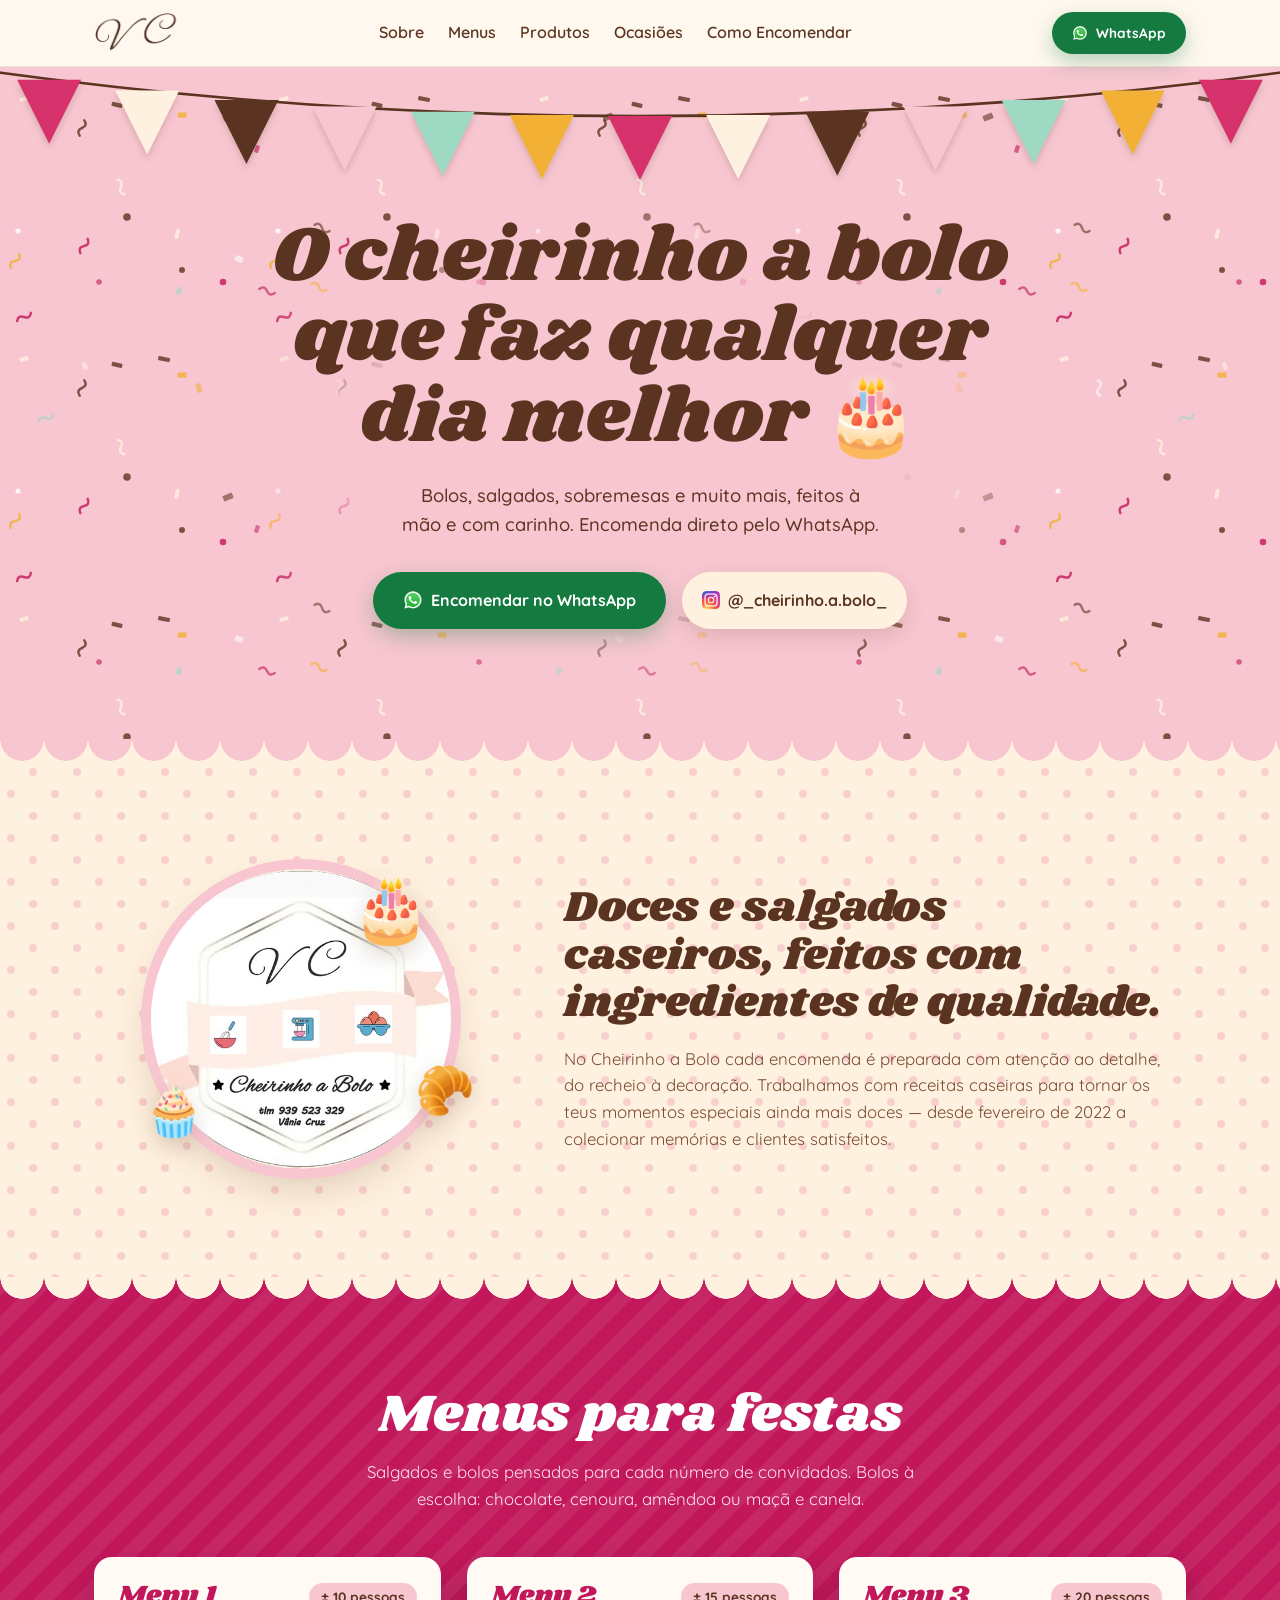
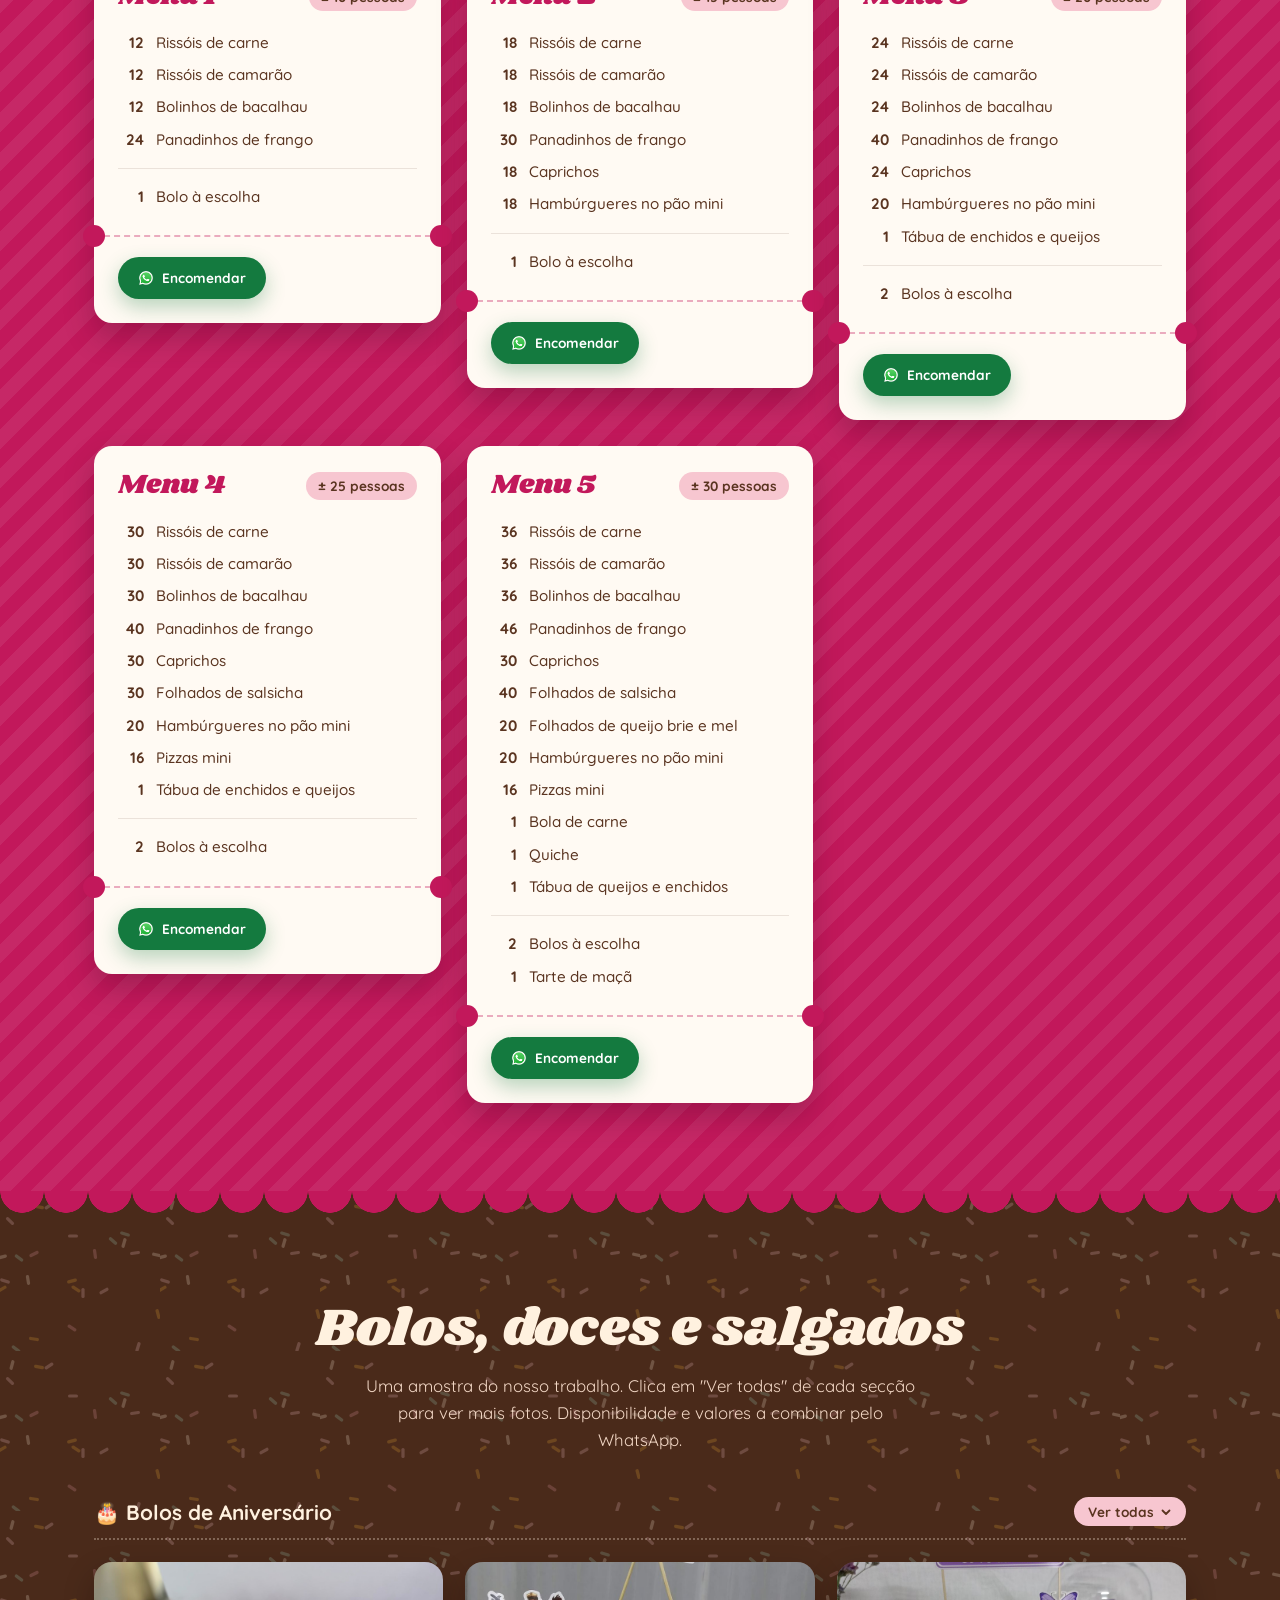
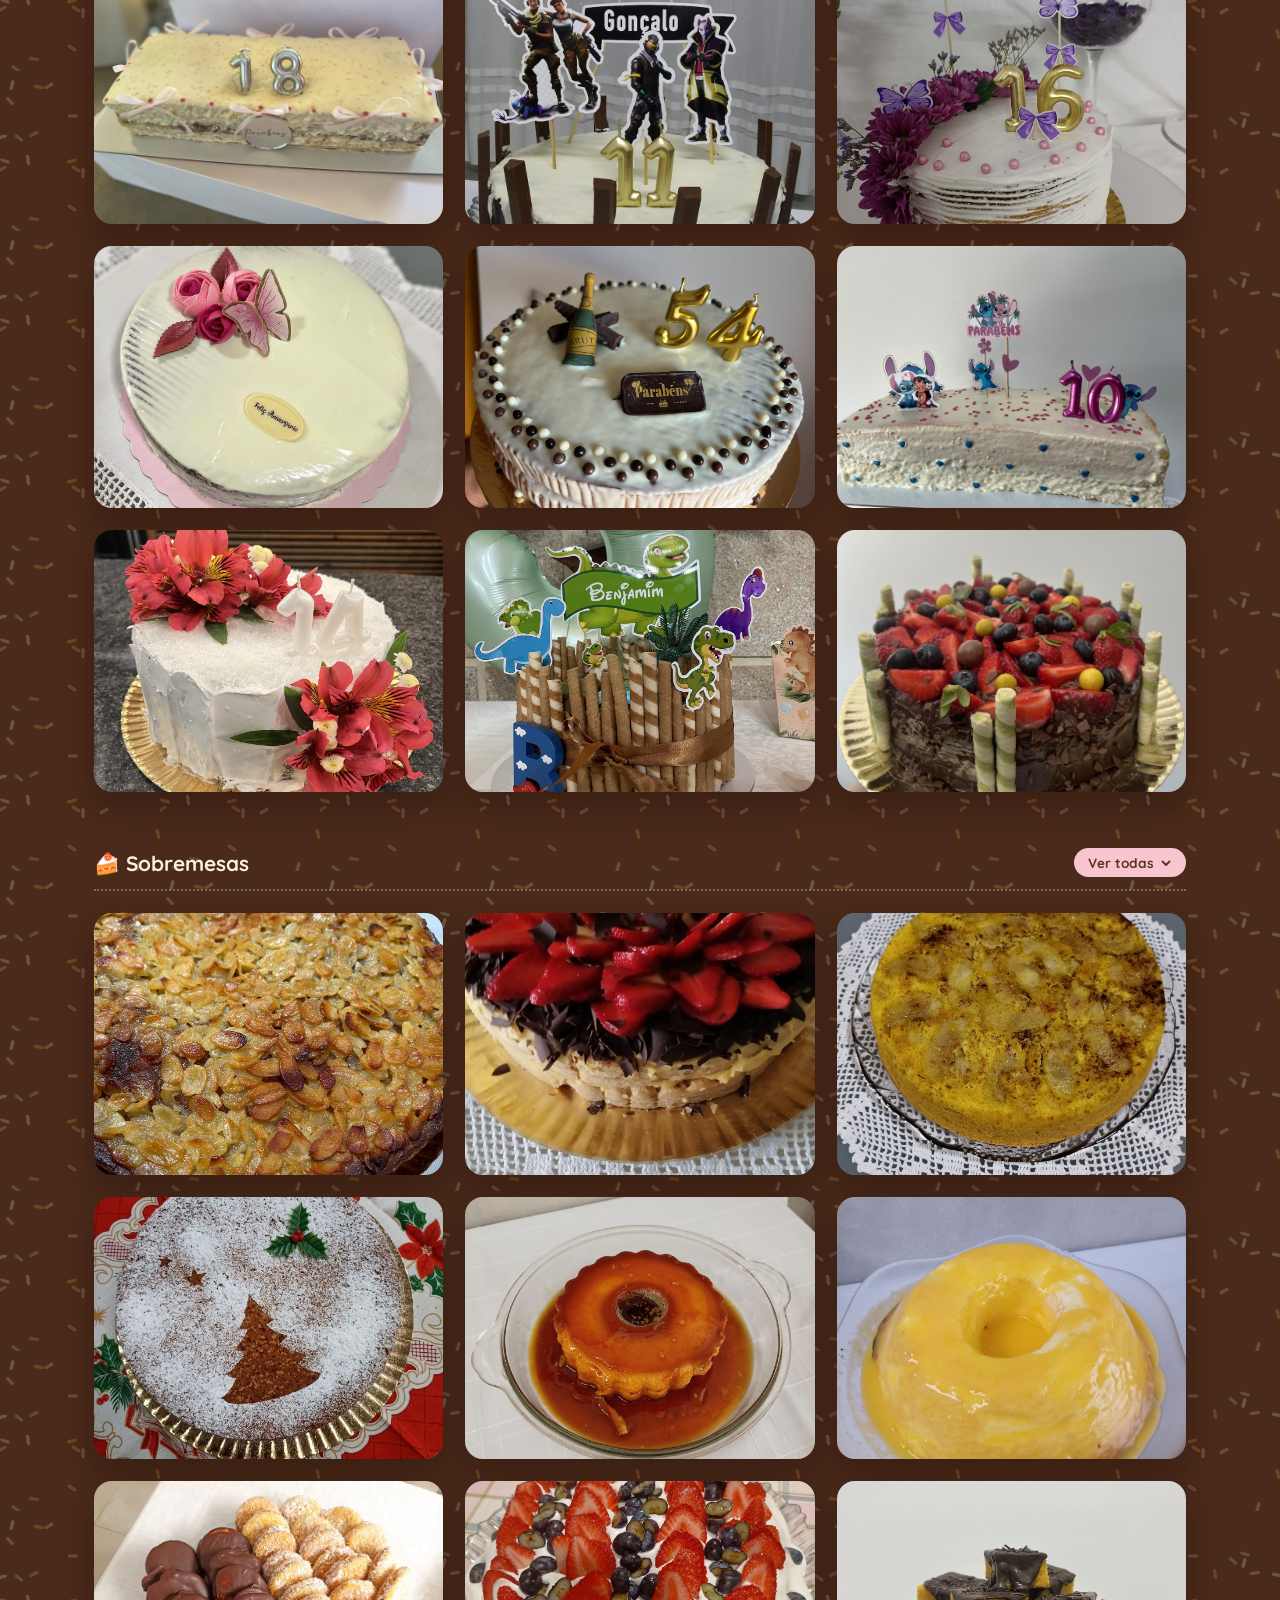
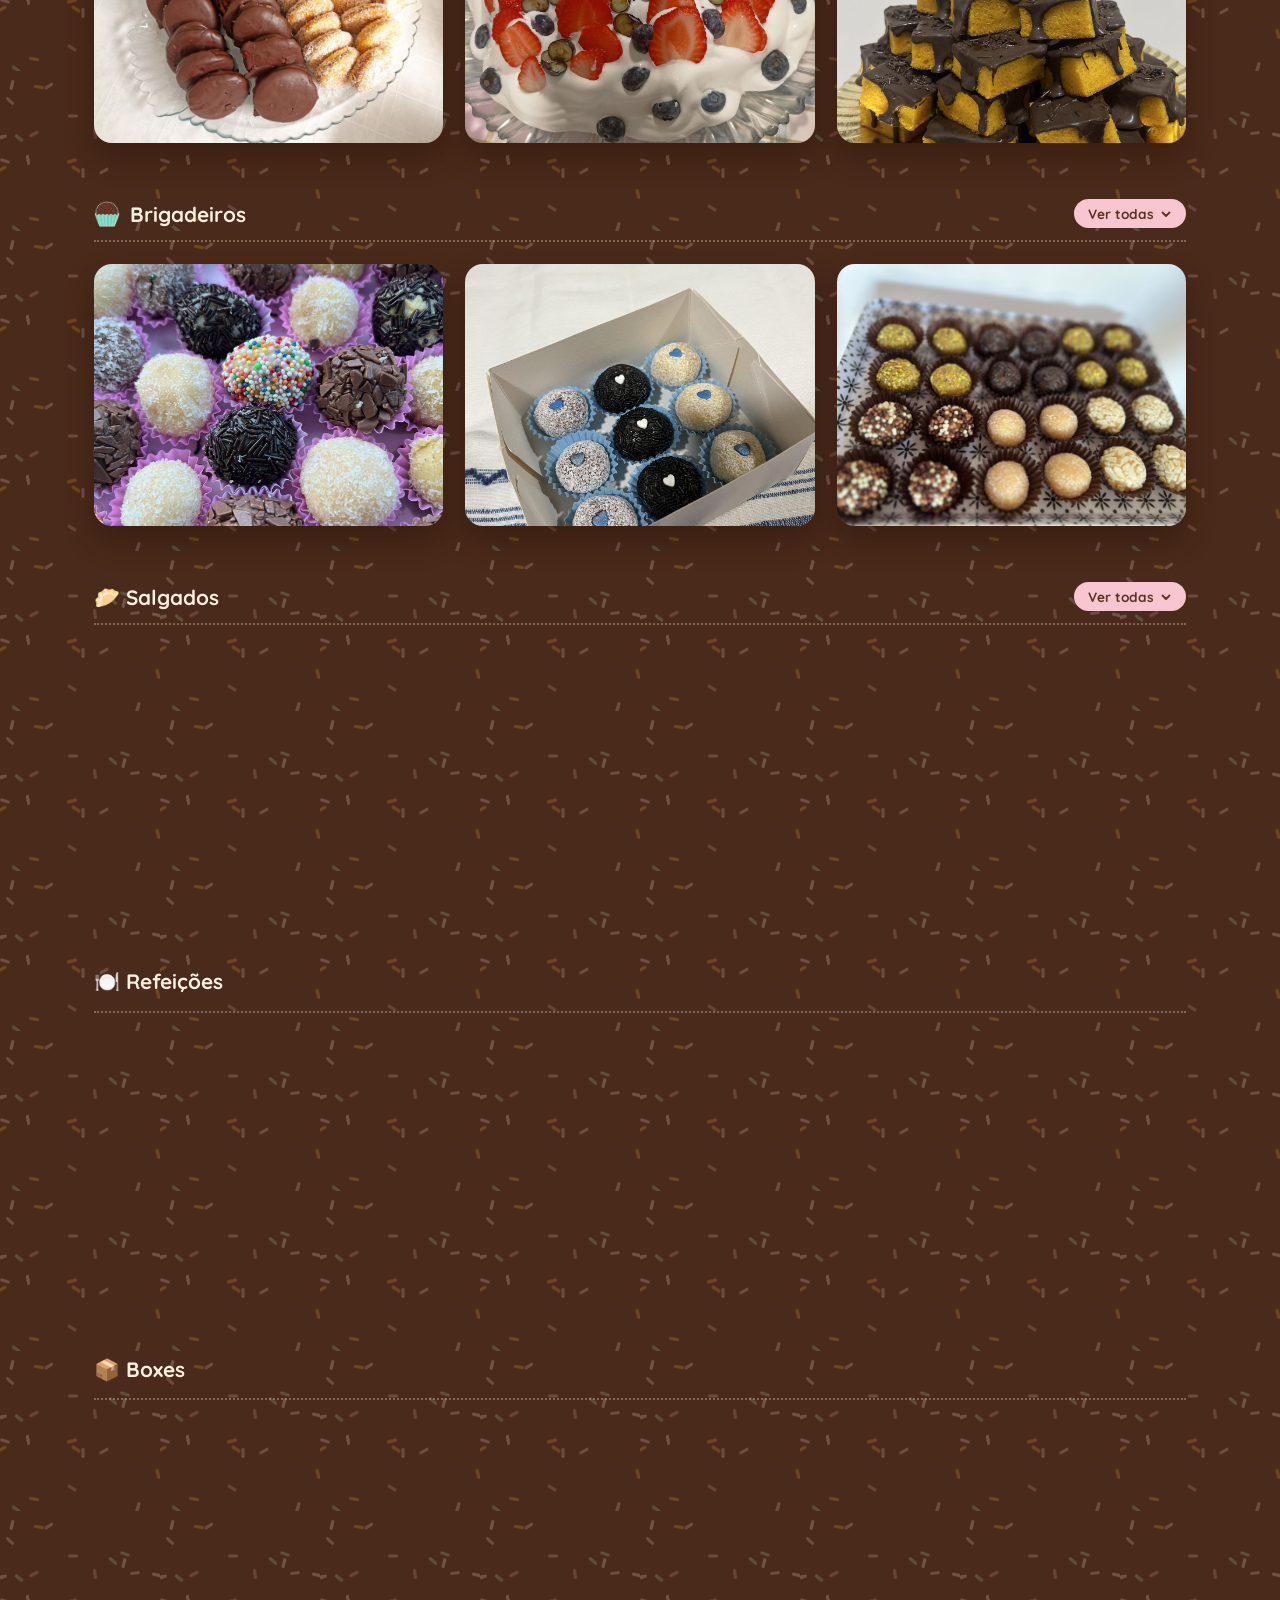
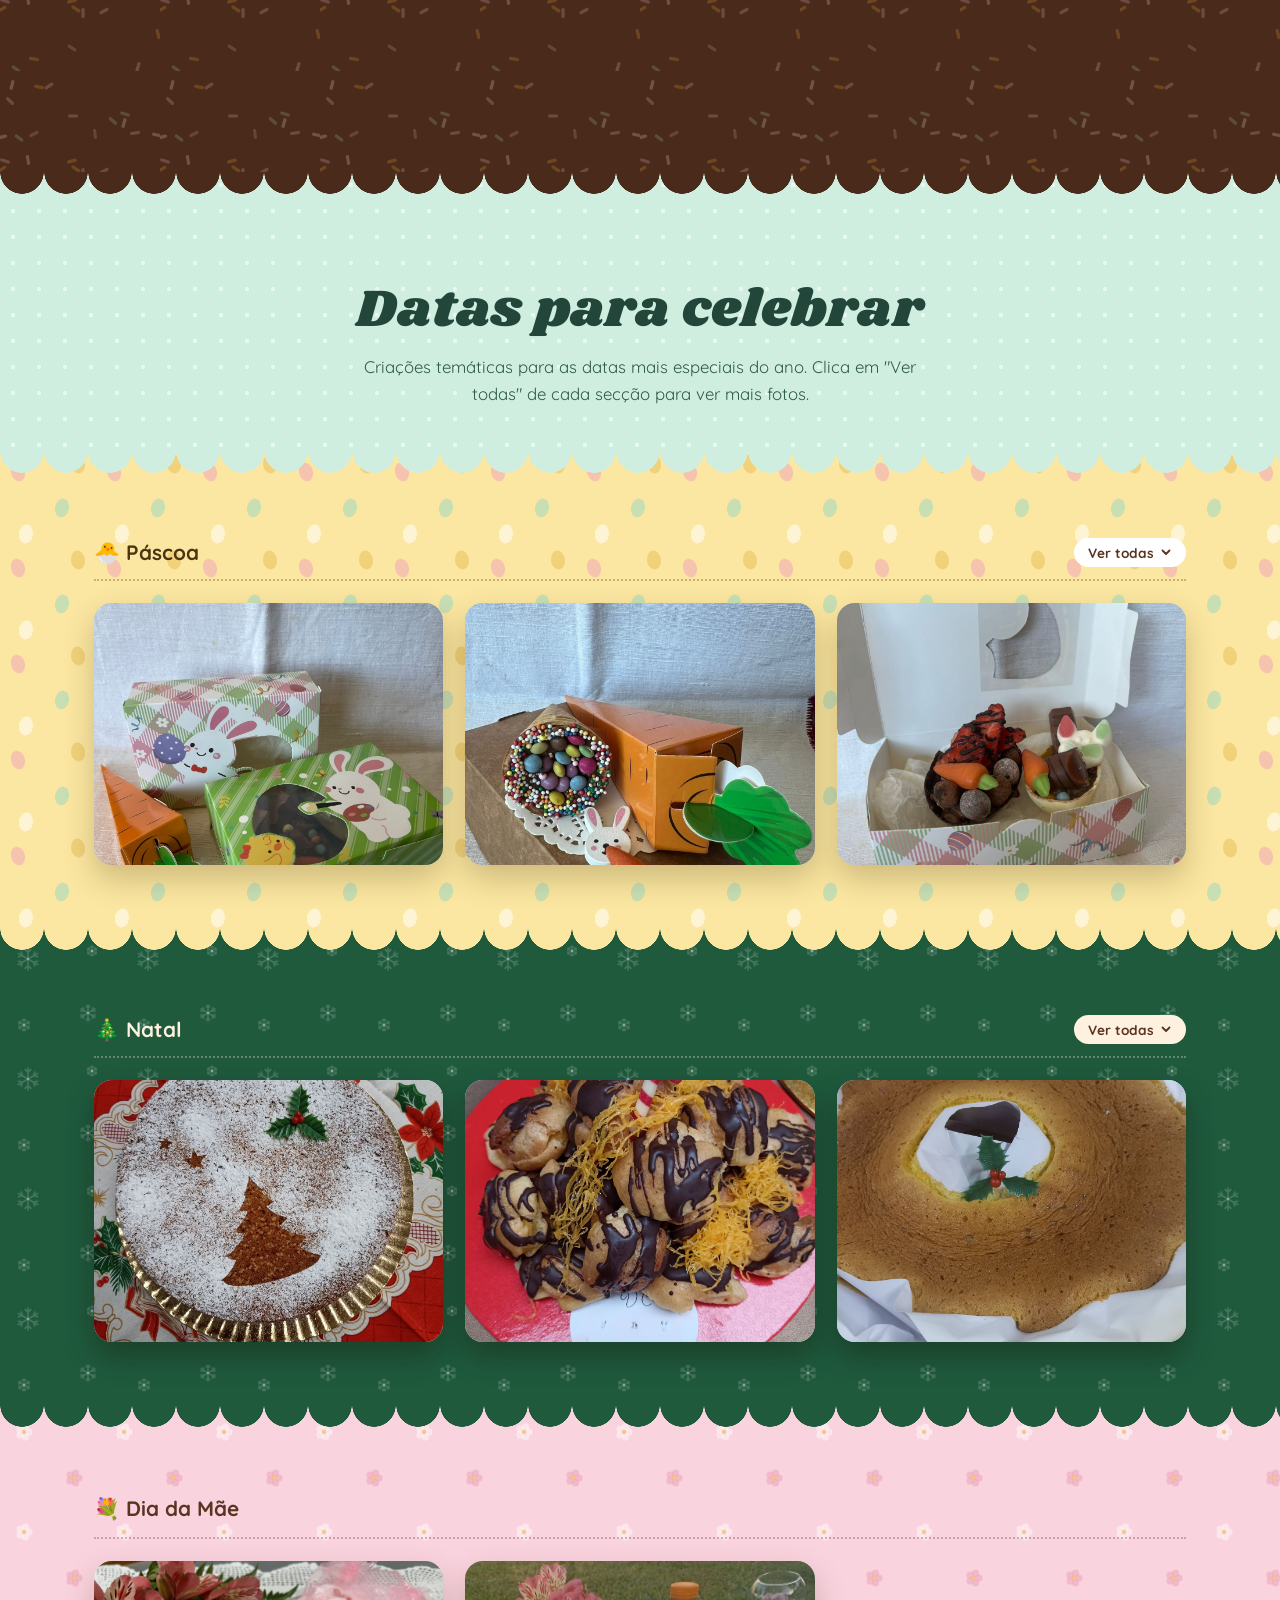
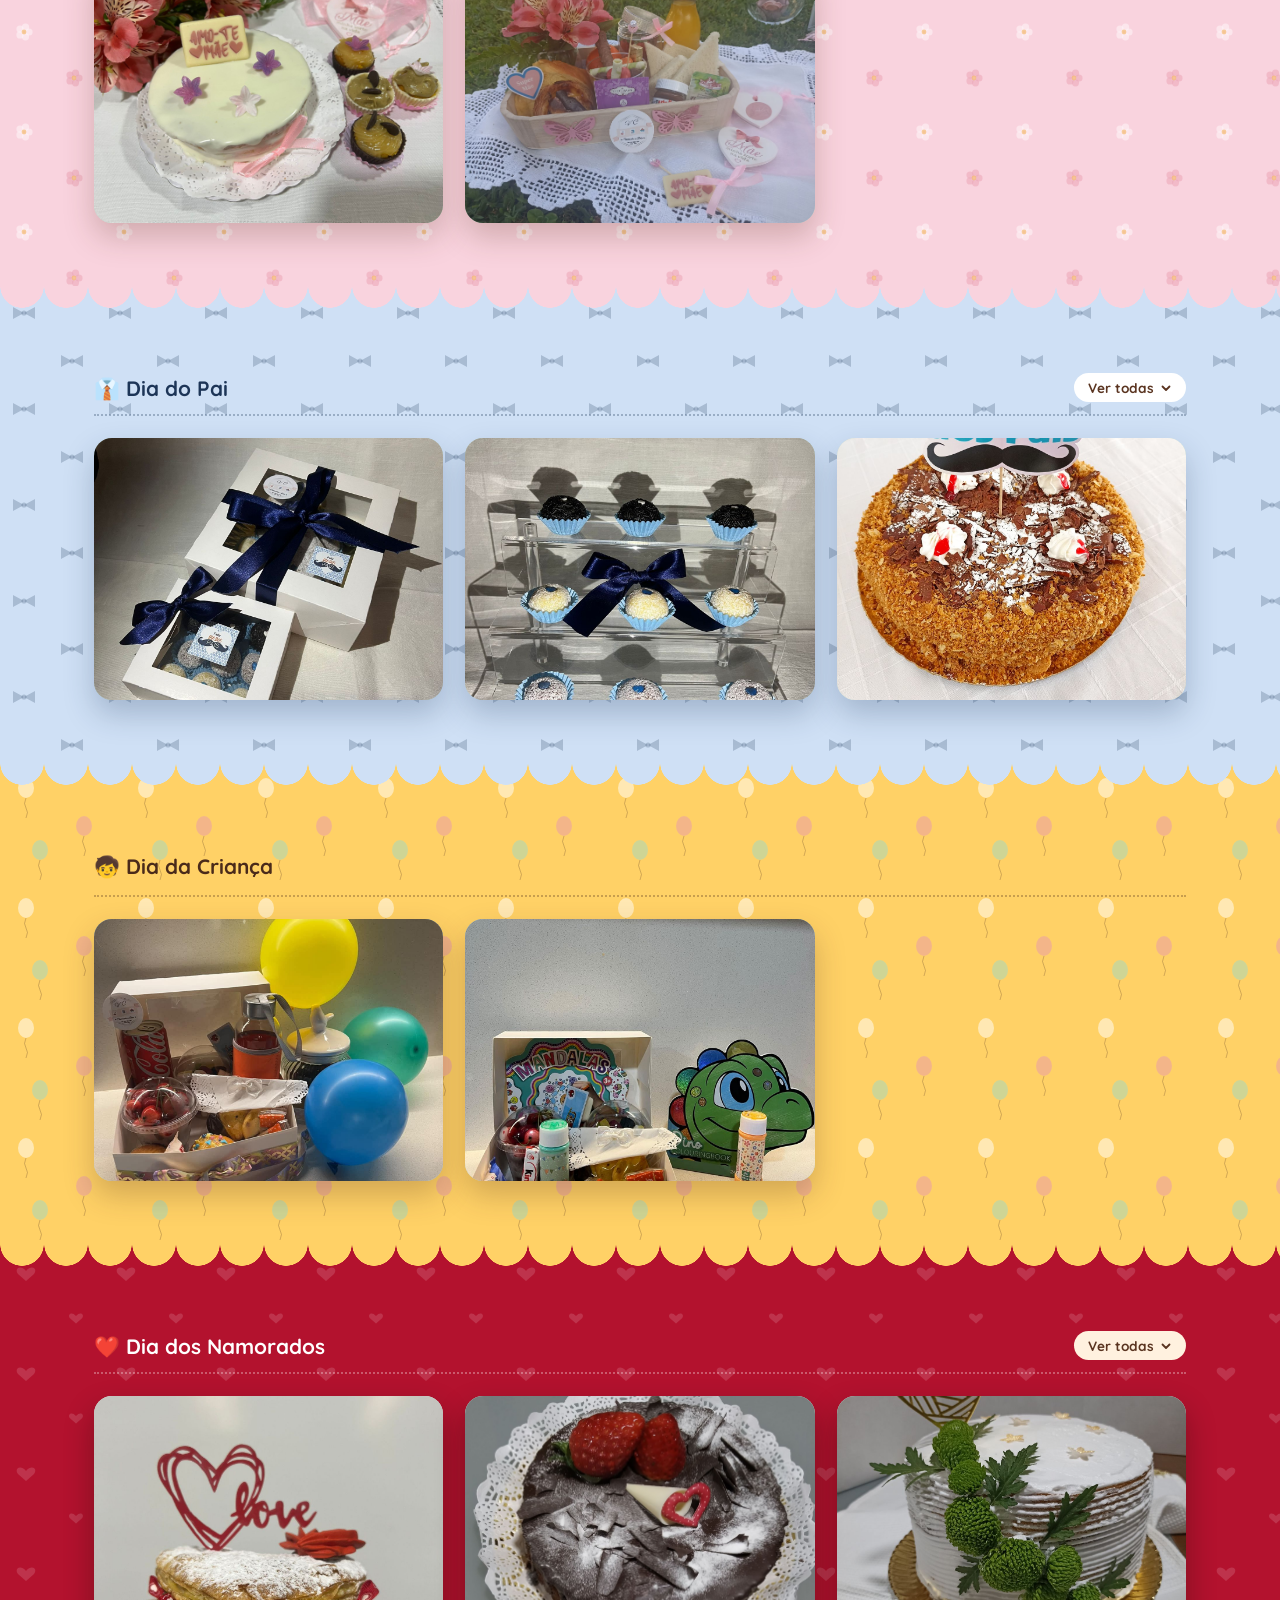
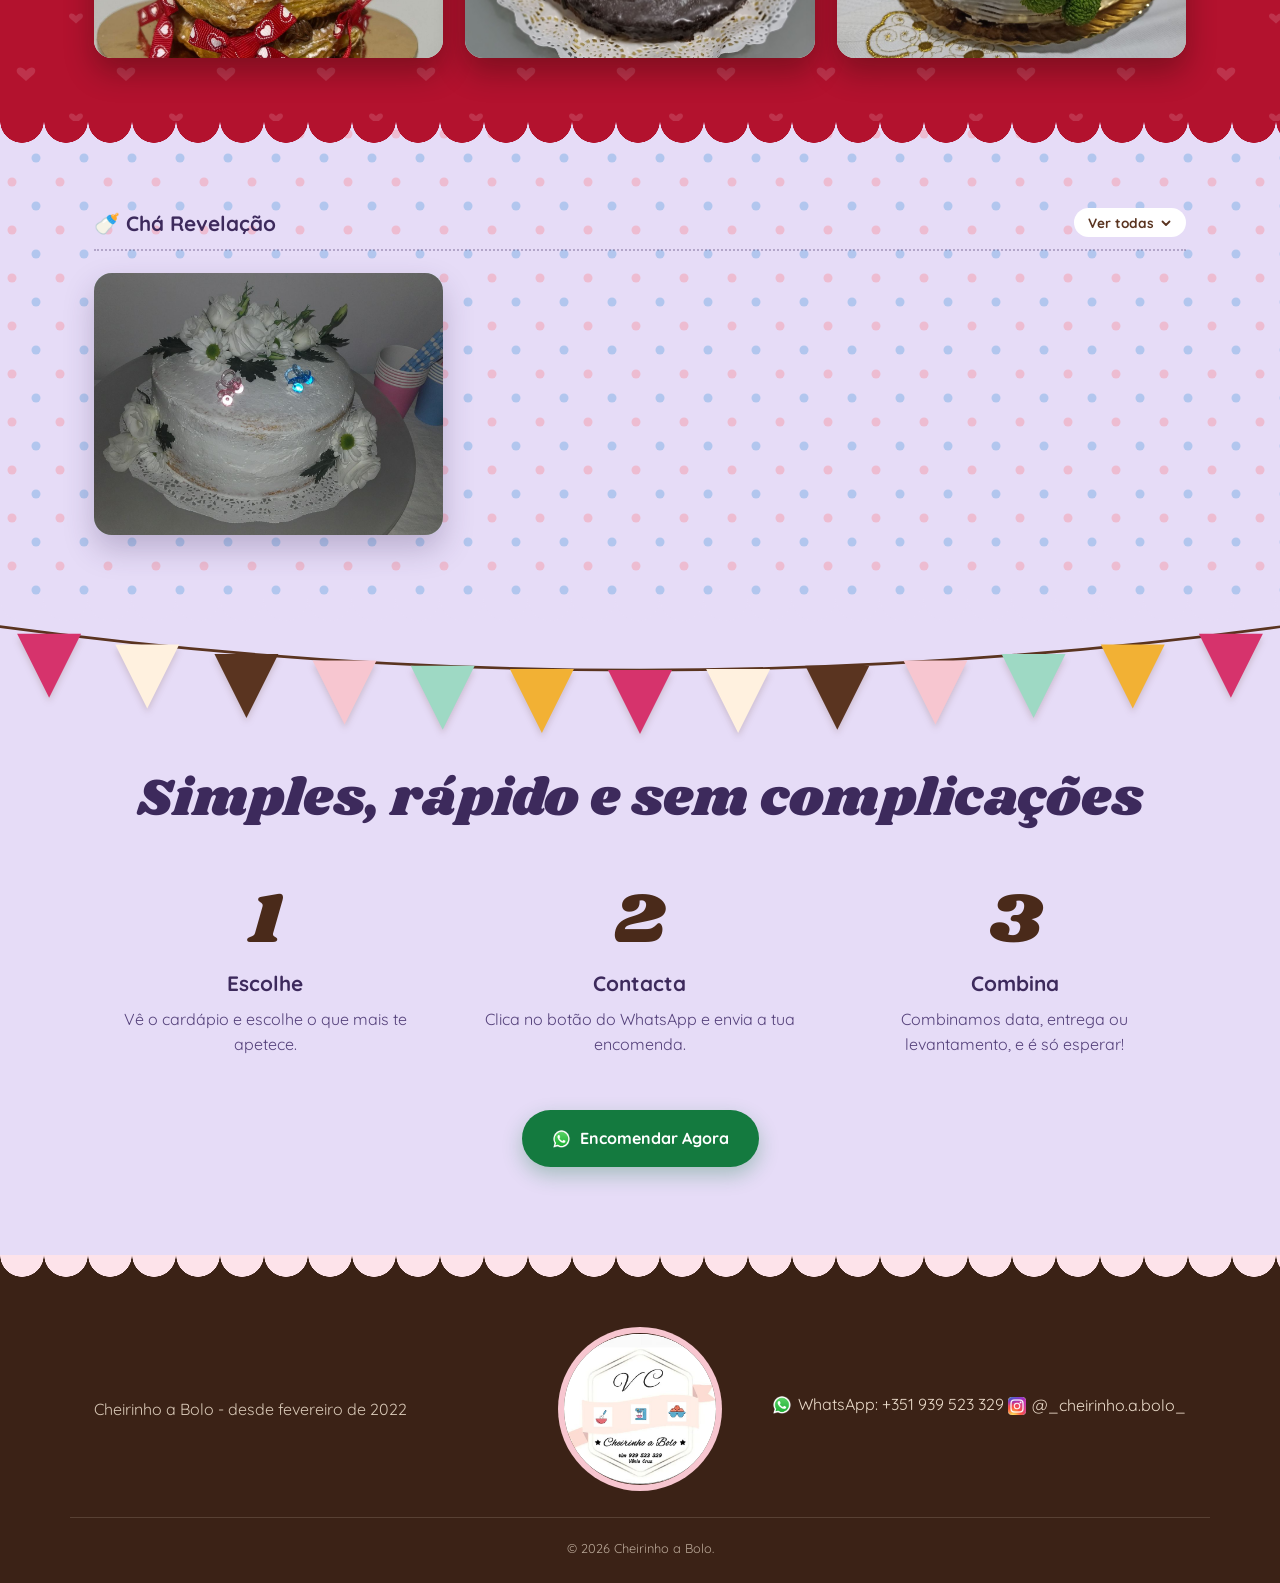
==== commit 66bb2ced: "Update images and modify menu pricing display in HTML and CSS" ====
--- a/index.html
+++ b/index.html
@@ -9,7 +9,7 @@
 <link rel="preconnect" href="https://fonts.googleapis.com">
 <link rel="preconnect" href="https://fonts.gstatic.com" crossorigin>
 <link href="https://fonts.googleapis.com/css2?family=Quicksand:wght@400;500;600;700&family=Shrikhand&display=swap" rel="stylesheet">
-<link rel="stylesheet" href="css/style.css?v=31">
+<link rel="stylesheet" href="css/style.css?v=32">
 </head>
 <body>
 
@@ -96,7 +96,7 @@
           <ul class="menu-itens menu-doces">
             <li><span>1</span> Bolo à escolha</li>
           </ul>
-          <p class="menu-preco">60€</p>
+          <div class="menu-picotado" aria-hidden="true"></div>
           <a class="btn btn-whatsapp btn-small" href="https://wa.me/351939523329?text=Ol%C3%A1!%20Gostaria%20de%20encomendar%20o%20Menu%201." target="_blank" rel="noopener">
             <img class="whatsapp-icon" src="images/WhatsApp.svg.webp" alt=""> Encomendar
           </a>
@@ -118,7 +118,7 @@
           <ul class="menu-itens menu-doces">
             <li><span>1</span> Bolo à escolha</li>
           </ul>
-          <p class="menu-preco">100€</p>
+          <div class="menu-picotado" aria-hidden="true"></div>
           <a class="btn btn-whatsapp btn-small" href="https://wa.me/351939523329?text=Ol%C3%A1!%20Gostaria%20de%20encomendar%20o%20Menu%202." target="_blank" rel="noopener">
             <img class="whatsapp-icon" src="images/WhatsApp.svg.webp" alt=""> Encomendar
           </a>
@@ -141,7 +141,7 @@
           <ul class="menu-itens menu-doces">
             <li><span>2</span> Bolos à escolha</li>
           </ul>
-          <p class="menu-preco">125€</p>
+          <div class="menu-picotado" aria-hidden="true"></div>
           <a class="btn btn-whatsapp btn-small" href="https://wa.me/351939523329?text=Ol%C3%A1!%20Gostaria%20de%20encomendar%20o%20Menu%203." target="_blank" rel="noopener">
             <img class="whatsapp-icon" src="images/WhatsApp.svg.webp" alt=""> Encomendar
           </a>
@@ -166,7 +166,7 @@
           <ul class="menu-itens menu-doces">
             <li><span>2</span> Bolos à escolha</li>
           </ul>
-          <p class="menu-preco">160€</p>
+          <div class="menu-picotado" aria-hidden="true"></div>
           <a class="btn btn-whatsapp btn-small" href="https://wa.me/351939523329?text=Ol%C3%A1!%20Gostaria%20de%20encomendar%20o%20Menu%204." target="_blank" rel="noopener">
             <img class="whatsapp-icon" src="images/WhatsApp.svg.webp" alt=""> Encomendar
           </a>
@@ -195,7 +195,7 @@
             <li><span>2</span> Bolos à escolha</li>
             <li><span>1</span> Tarte de maçã</li>
           </ul>
-          <p class="menu-preco">240€</p>
+          <div class="menu-picotado" aria-hidden="true"></div>
           <a class="btn btn-whatsapp btn-small" href="https://wa.me/351939523329?text=Ol%C3%A1!%20Gostaria%20de%20encomendar%20o%20Menu%205." target="_blank" rel="noopener">
             <img class="whatsapp-icon" src="images/WhatsApp.svg.webp" alt=""> Encomendar
           </a>
--- a/css/style.css
+++ b/css/style.css
@@ -514,18 +514,13 @@
 }
 
 /* Picotado do bilhete, com os recortes na cor da secção */
-.menu-preco {
+.menu-picotado {
   position: relative;
-  margin: 20px -24px 18px;
-  padding: 16px 24px 0;
+  margin: 22px -24px 20px;
   border-top: 2px dashed rgba(194, 24, 91, 0.35);
-  font-family: var(--display);
-  font-size: 2.3rem;
-  line-height: 1;
-  color: var(--brown);
-}
-.menu-preco::before,
-.menu-preco::after {
+}
+.menu-picotado::before,
+.menu-picotado::after {
   content: '';
   position: absolute;
   top: -12px;
@@ -534,8 +529,8 @@
   border-radius: 50%;
   background: var(--framboesa);
 }
-.menu-preco::before { left: -11px; }
-.menu-preco::after { right: -11px; }
+.menu-picotado::before { left: -11px; }
+.menu-picotado::after { right: -11px; }
 
 .menu-card .btn { align-self: flex-start; }
 
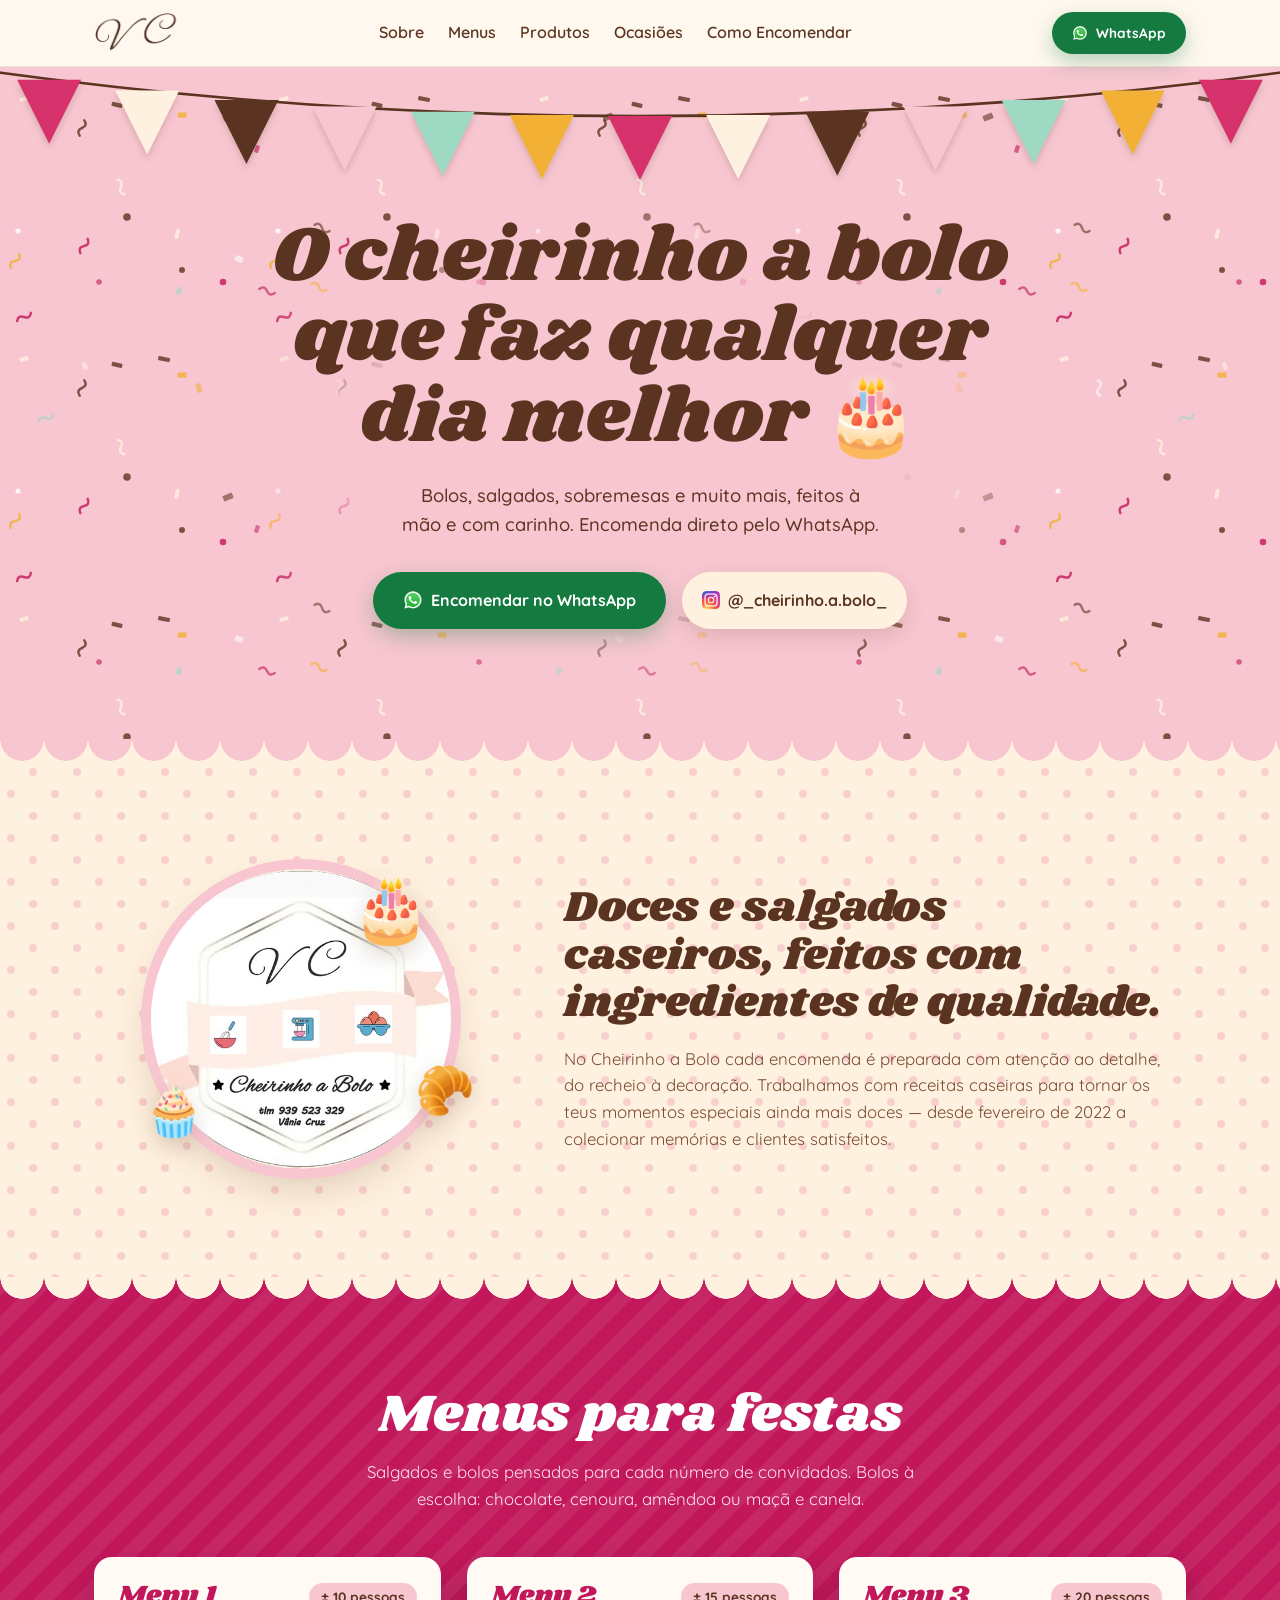
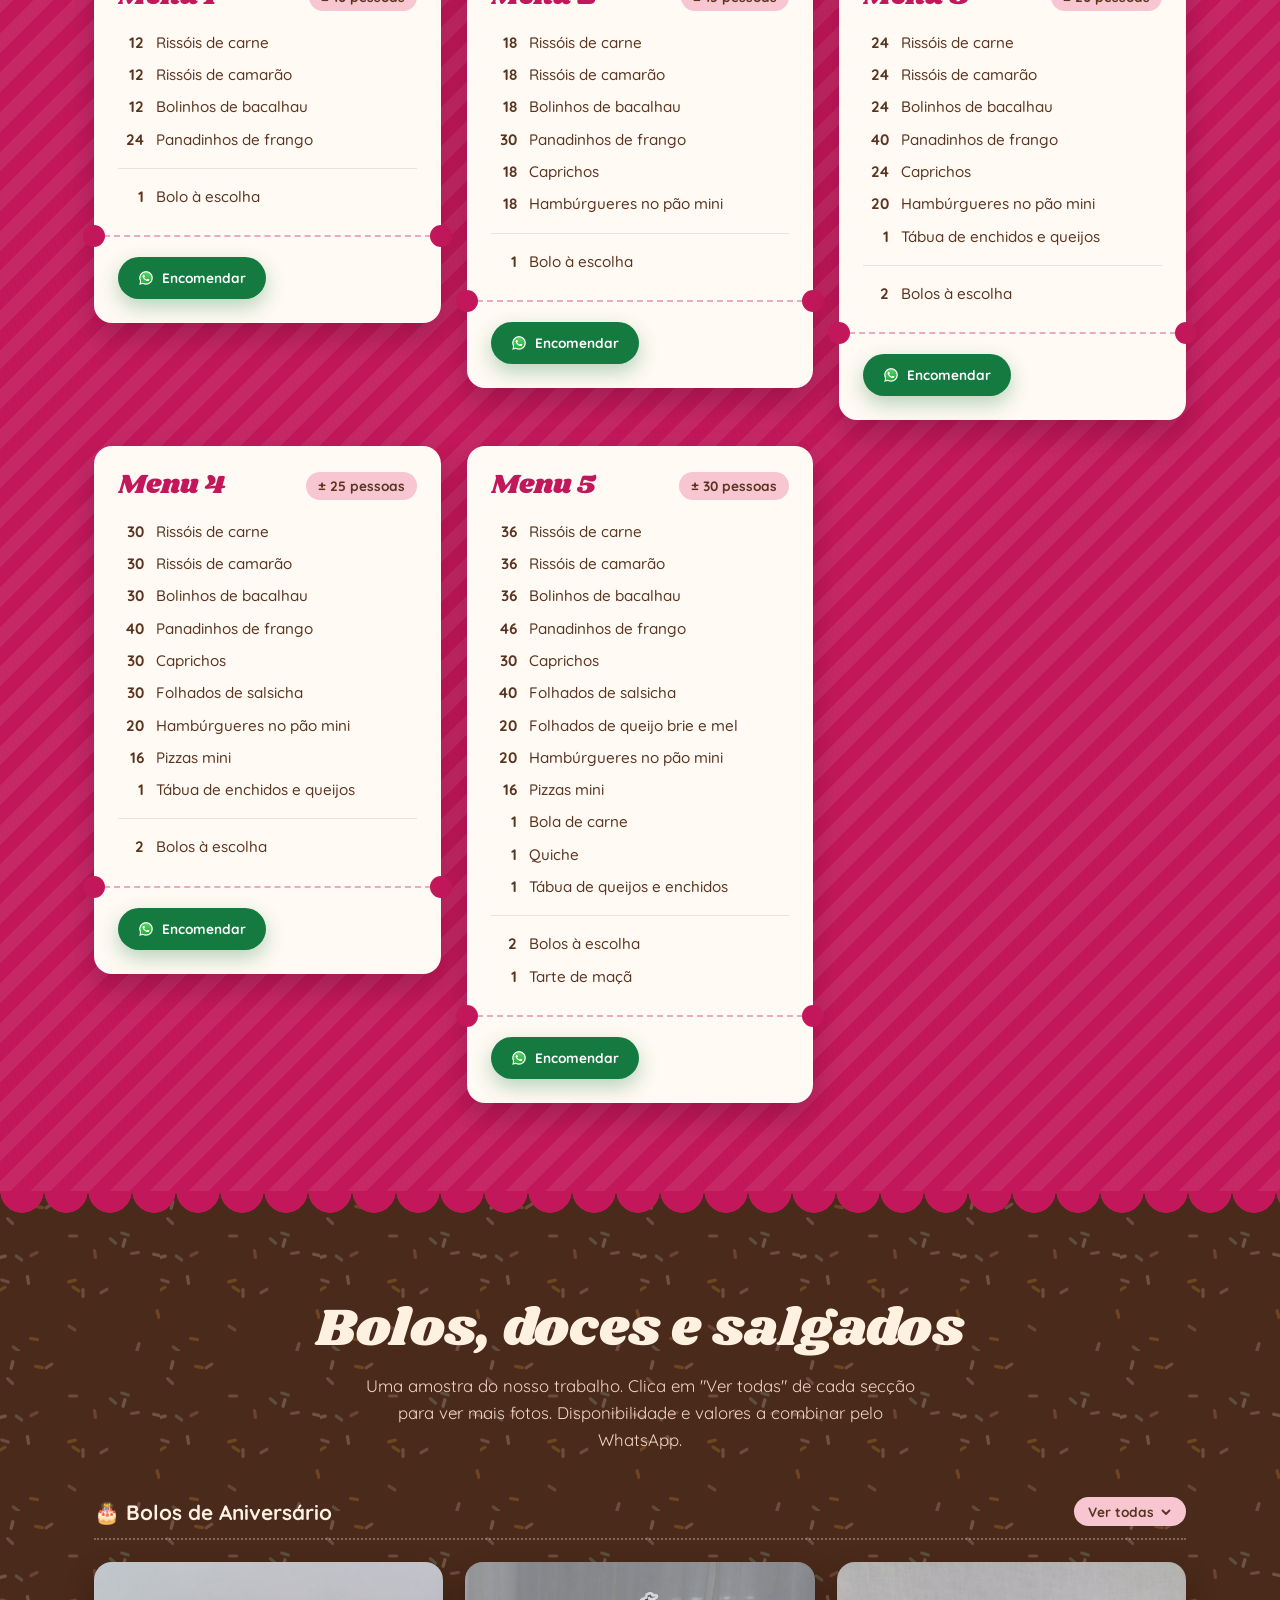
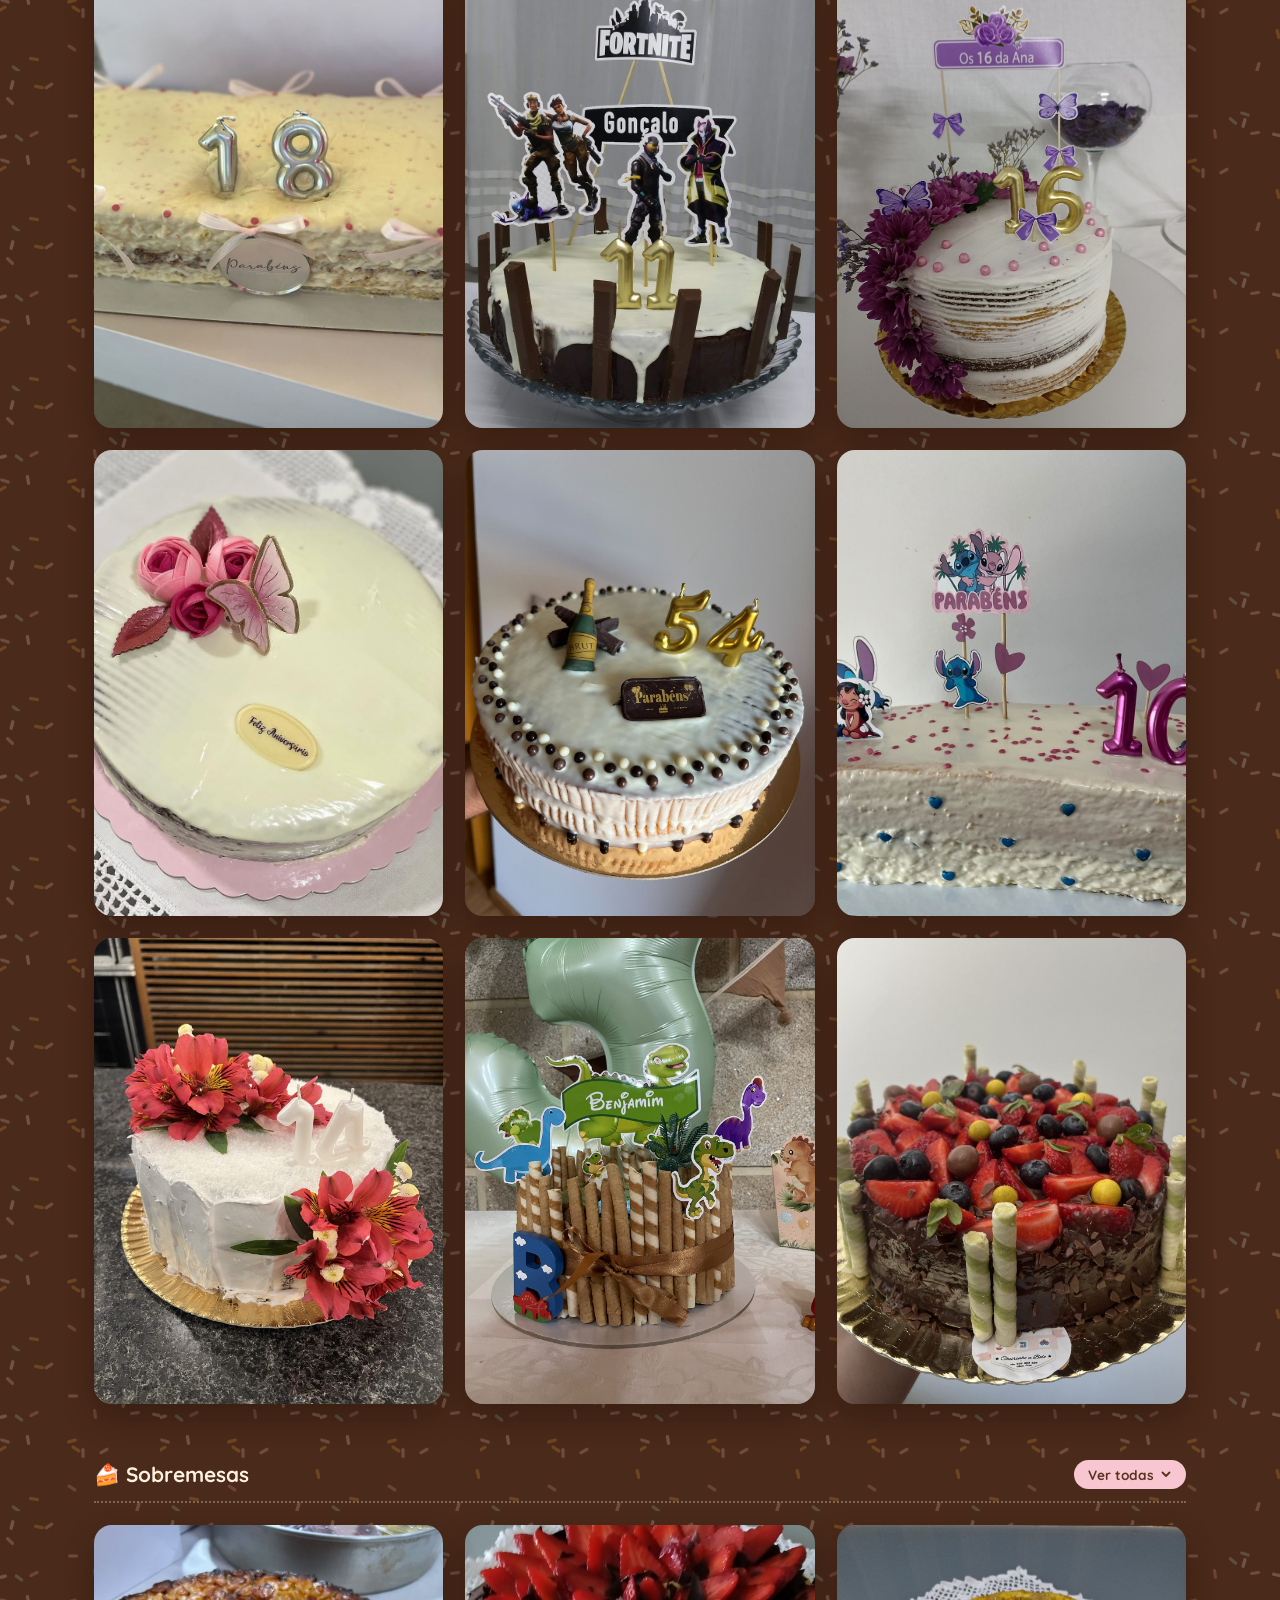
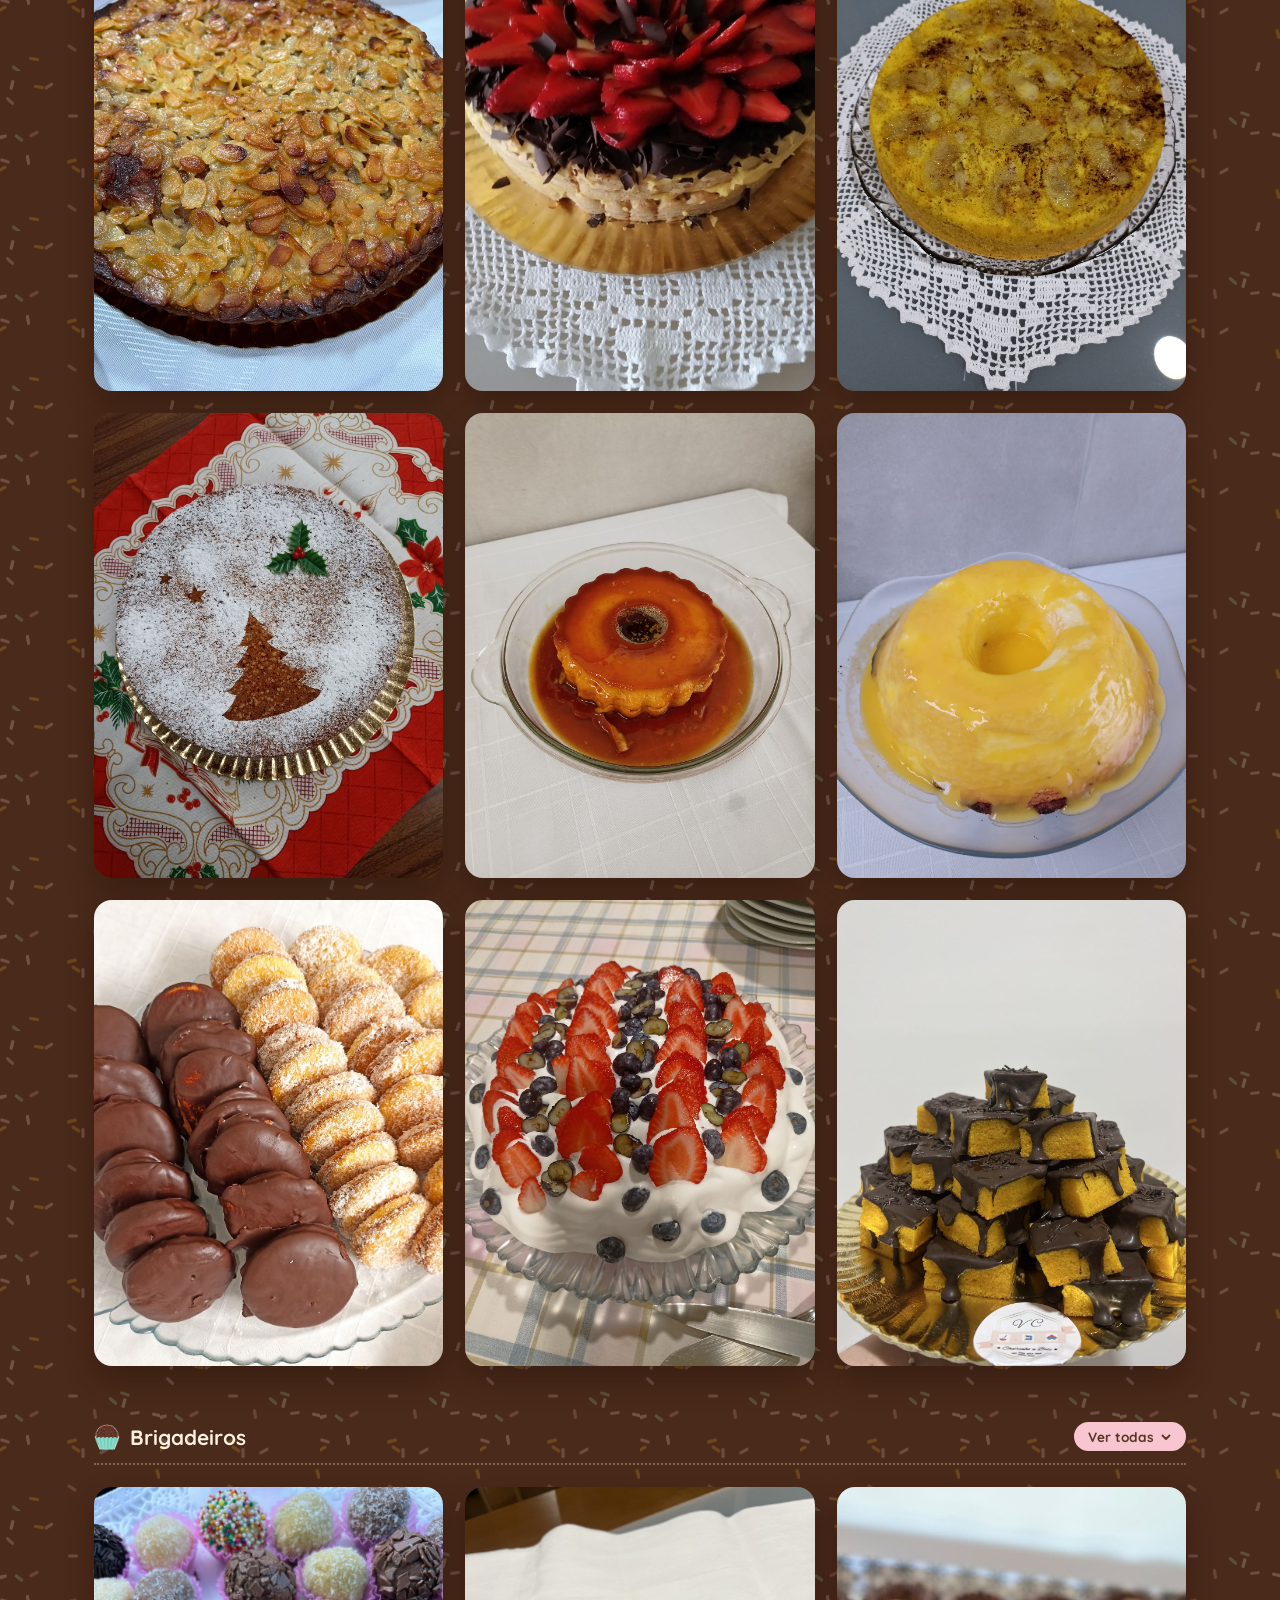
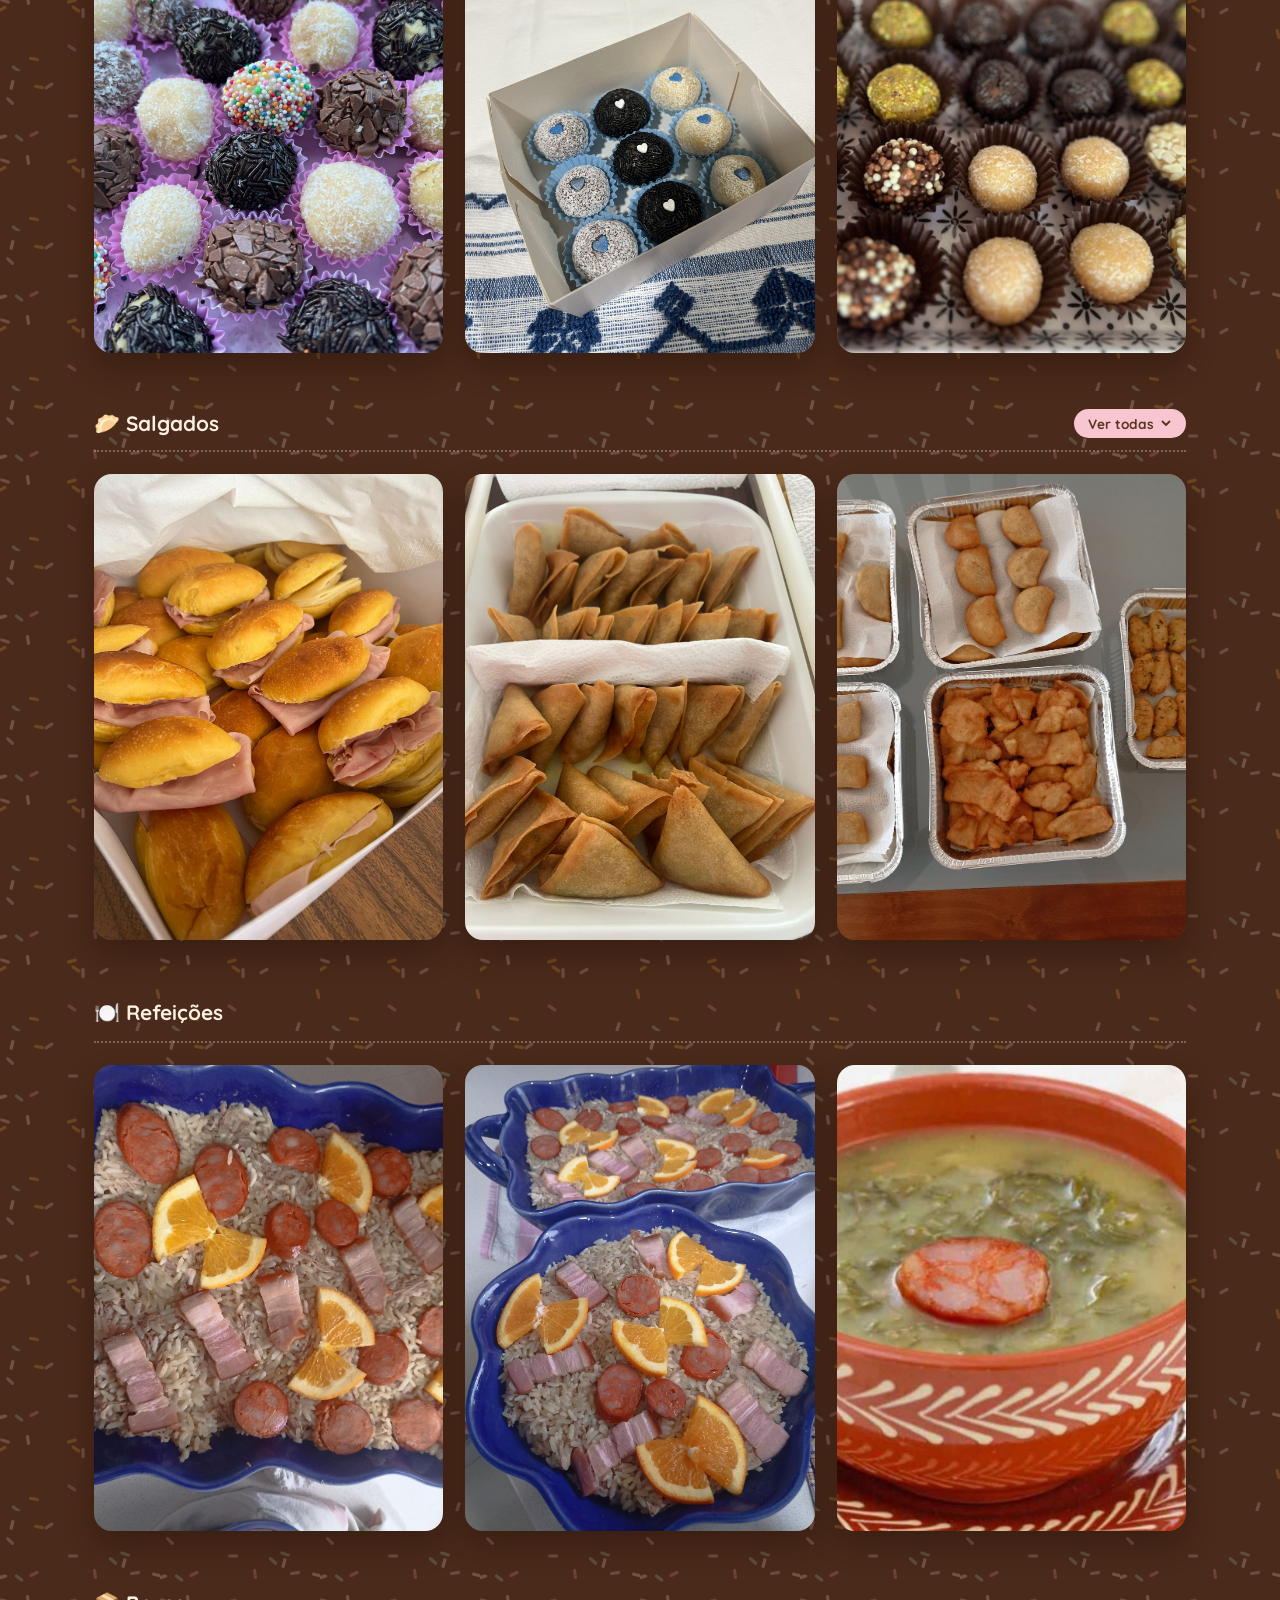
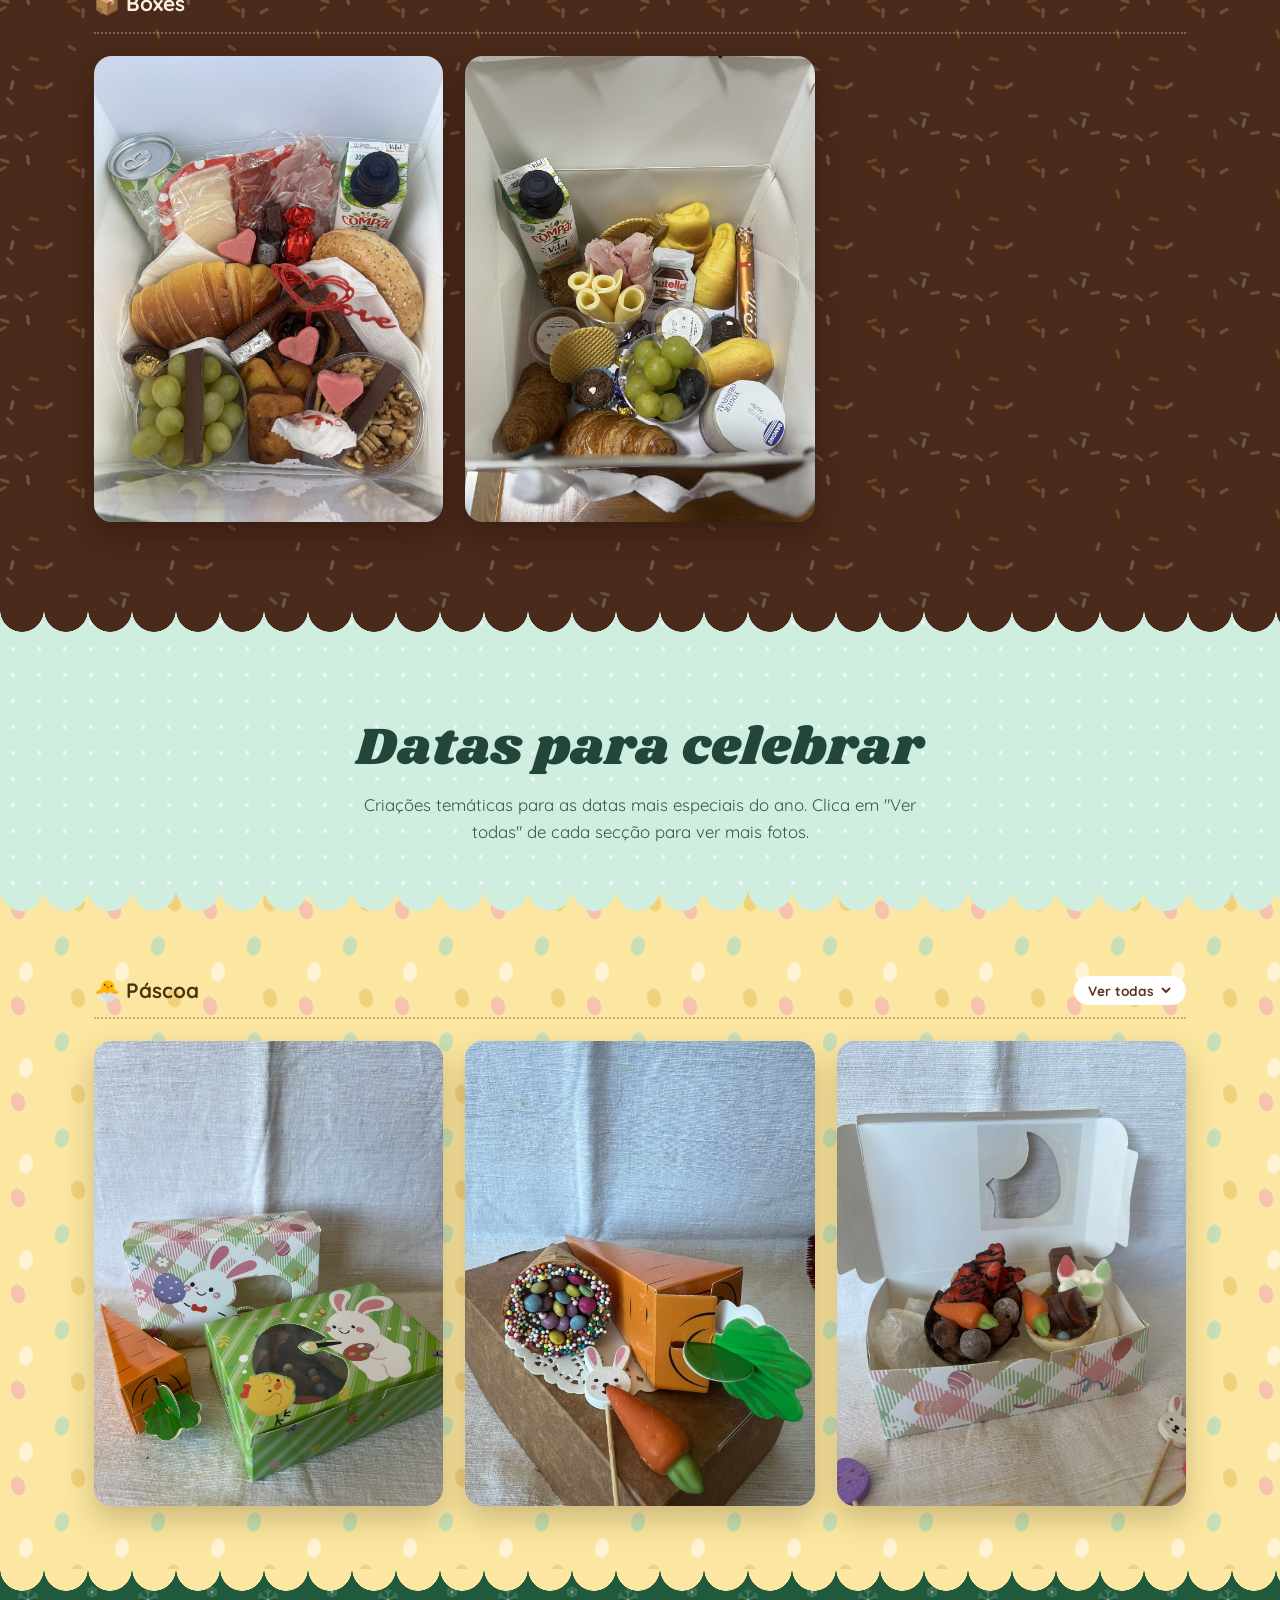
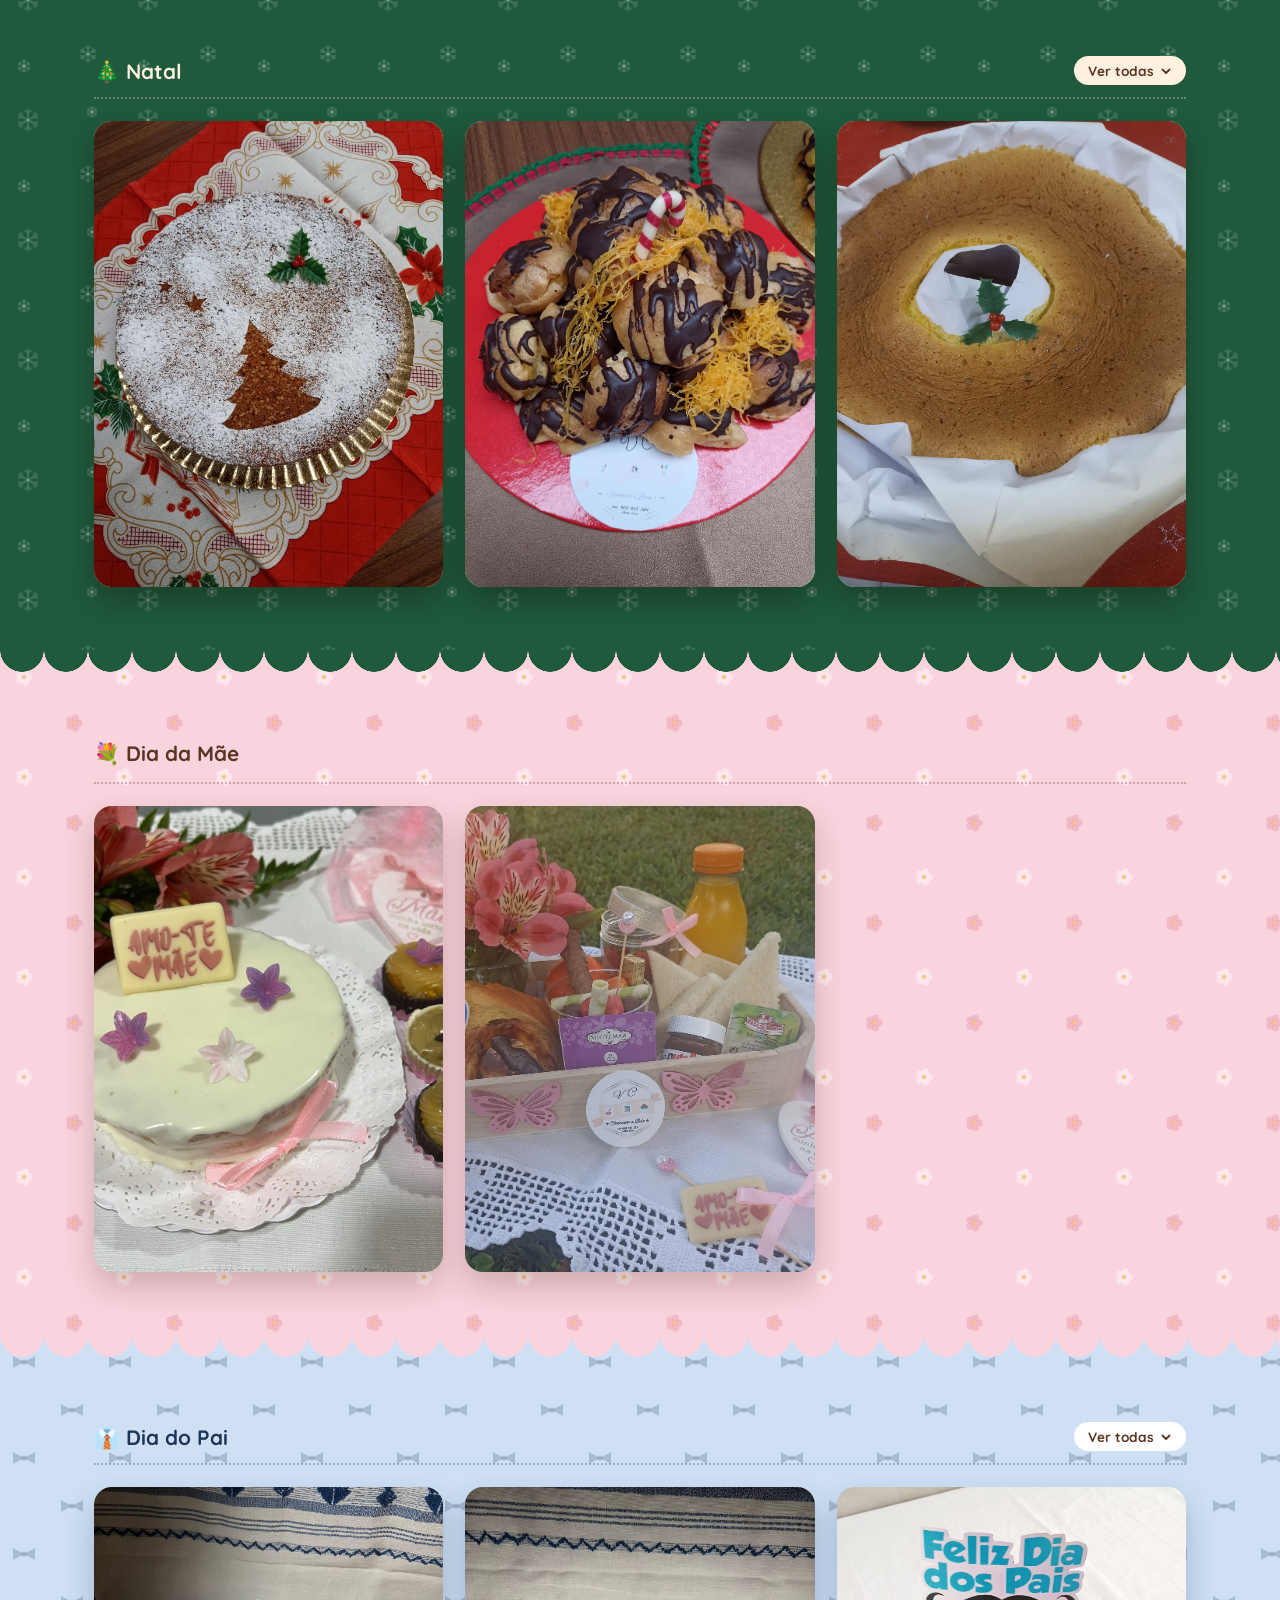
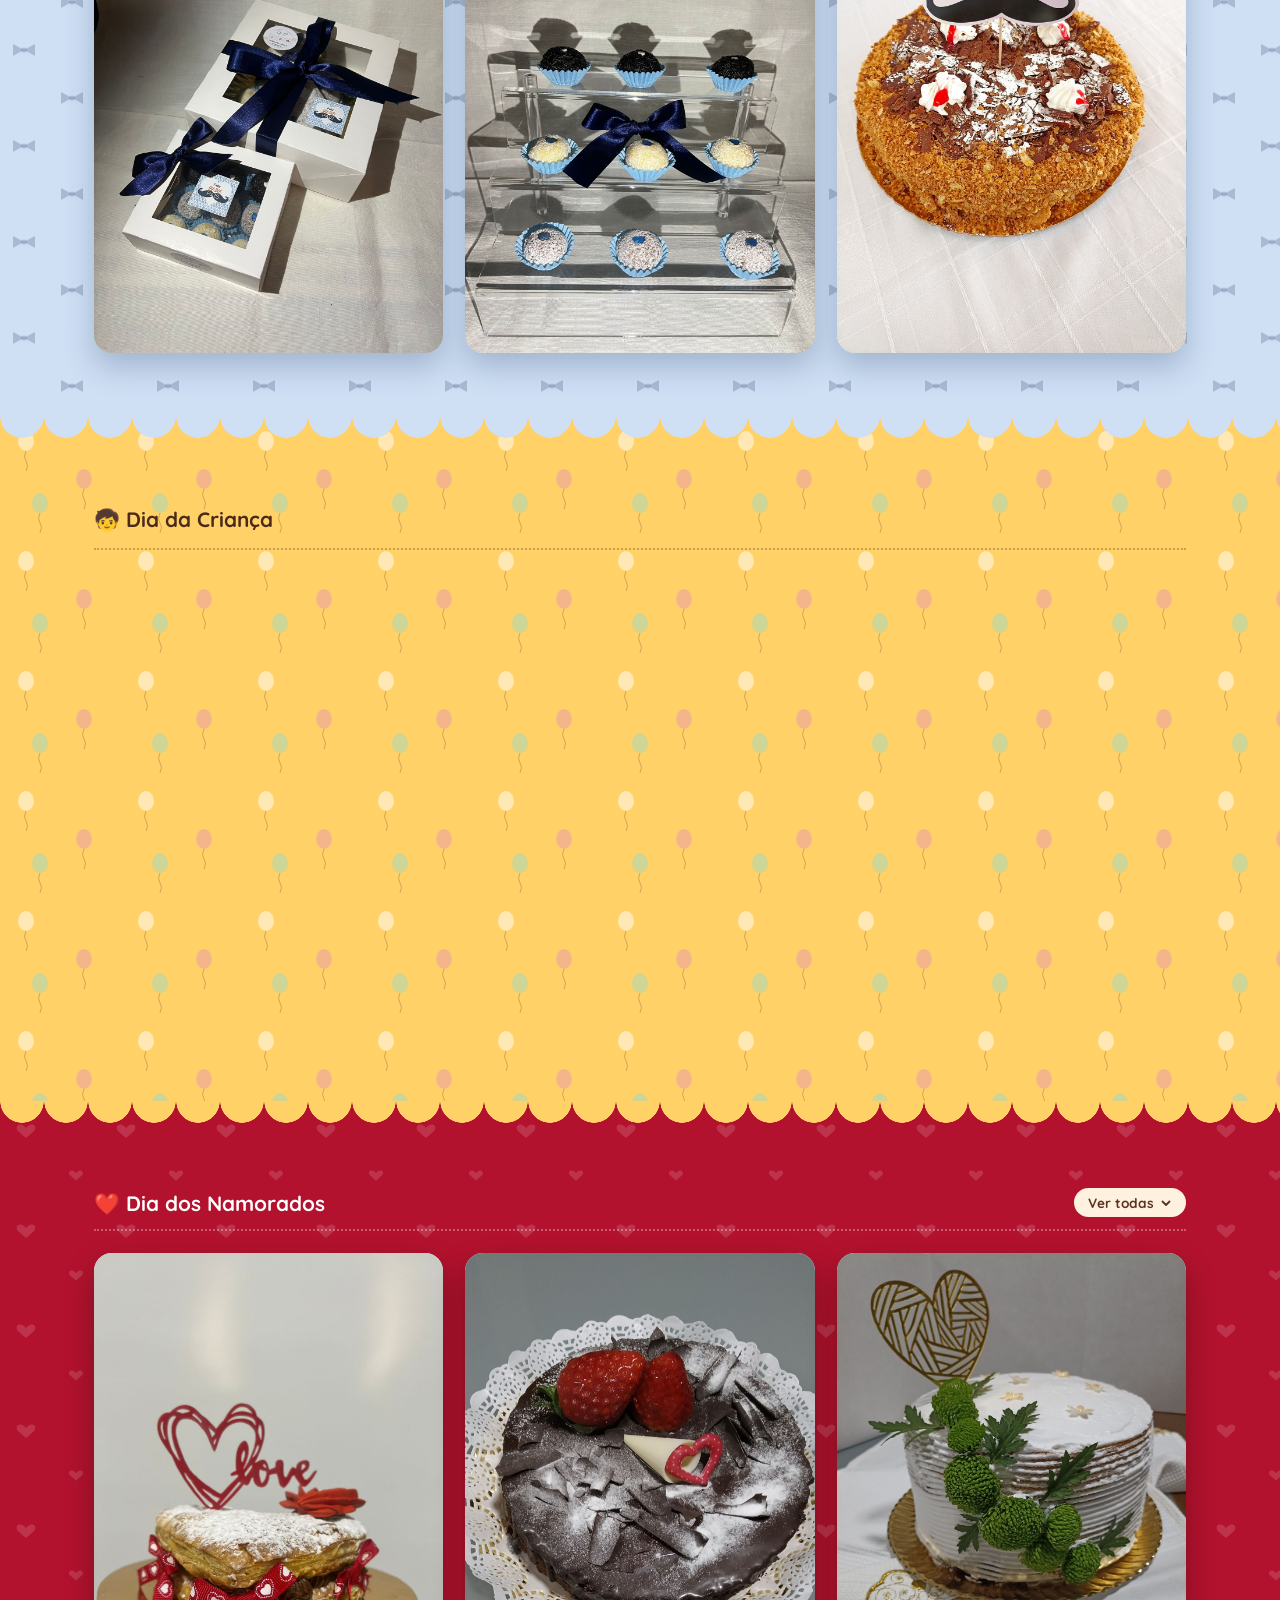
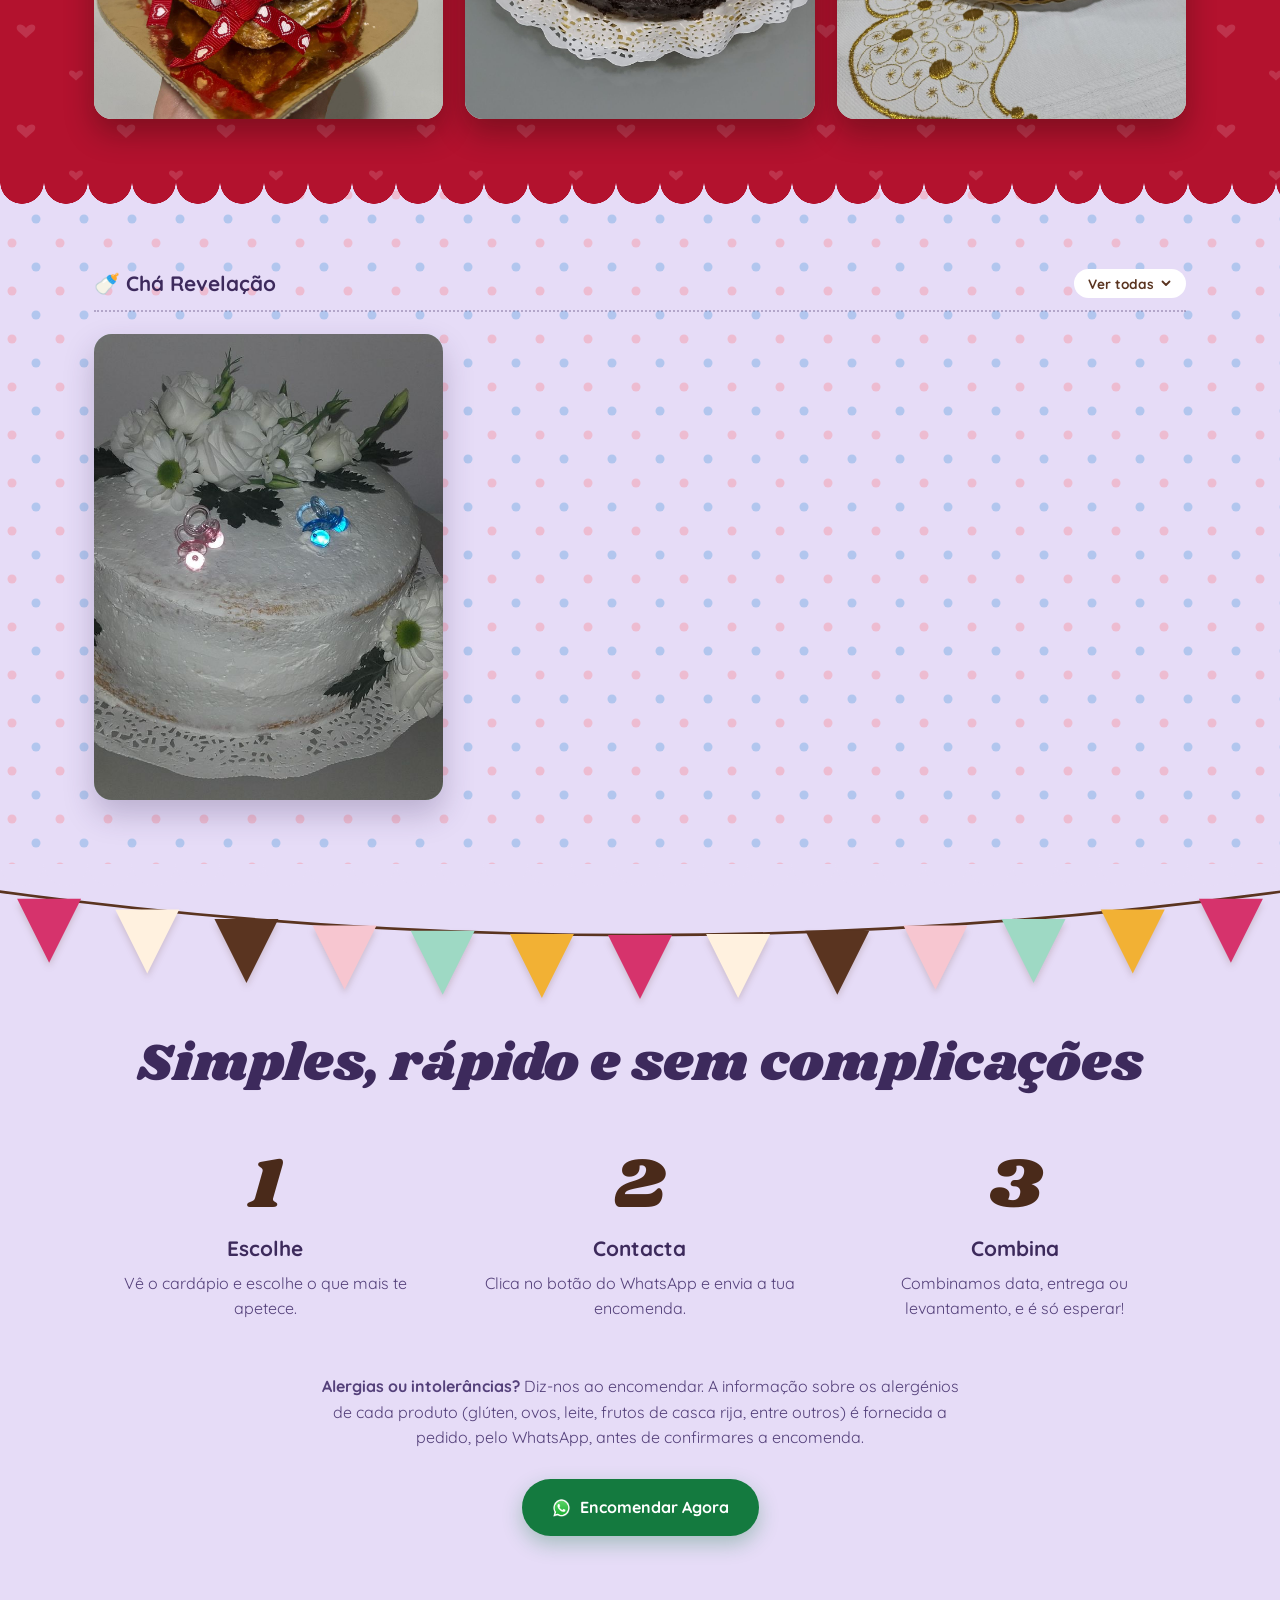
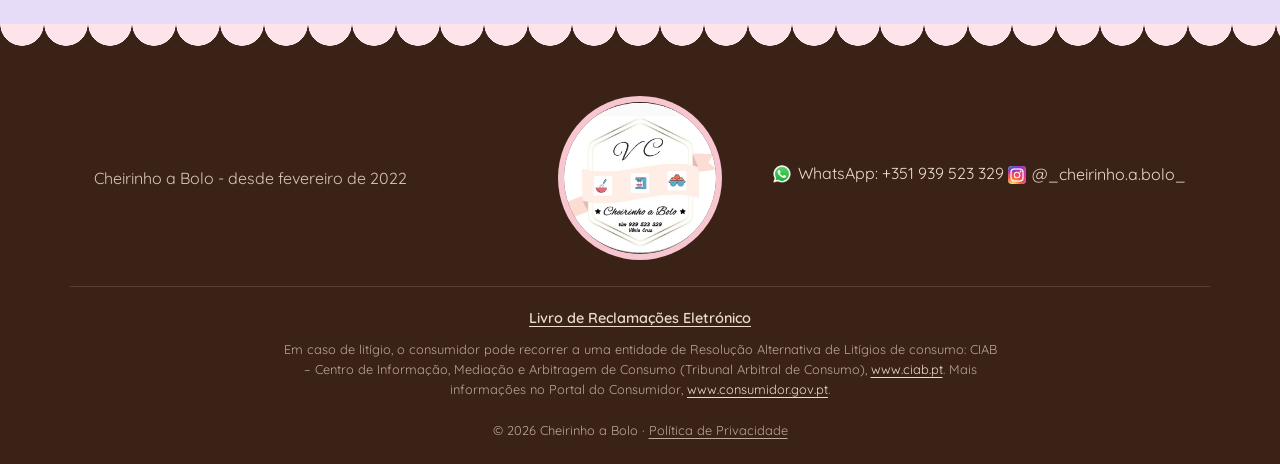
==== commit 196c8cbd: "Update images and enhance website content with privacy policy and accessibility improvements" ====
--- a/index.html
+++ b/index.html
@@ -6,10 +6,9 @@
 <title>Cheirinho a Bolo | Bolos e Salgados Artesanais</title>
 <meta name="description" content="Bolos e salgados artesanais feitos com carinho. Encomendas via WhatsApp.">
 <link rel="icon" href="data:image/svg+xml,<svg xmlns=%22http://www.w3.org/2000/svg%22 viewBox=%220 0 100 100%22><text y=%22.9em%22 font-size=%2290%22>🎂</text></svg>">
-<link rel="preconnect" href="https://fonts.googleapis.com">
-<link rel="preconnect" href="https://fonts.gstatic.com" crossorigin>
-<link href="https://fonts.googleapis.com/css2?family=Quicksand:wght@400;500;600;700&family=Shrikhand&display=swap" rel="stylesheet">
-<link rel="stylesheet" href="css/style.css?v=32">
+<link rel="preload" href="fonts/quicksand-latin.woff2" as="font" type="font/woff2" crossorigin>
+<link rel="preload" href="fonts/shrikhand-latin.woff2" as="font" type="font/woff2" crossorigin>
+<link rel="stylesheet" href="css/style.css?v=34">
 </head>
 <body>
 
@@ -837,6 +836,8 @@
         </div>
       </div>
 
+      <p class="passos-alergenios"><strong>Alergias ou intolerâncias?</strong> Diz-nos ao encomendar. A informação sobre os alergénios de cada produto (glúten, ovos, leite, frutos de casca rija, entre outros) é fornecida a pedido, pelo WhatsApp, antes de confirmares a encomenda.</p>
+
       <div class="passos-cta">
         <a class="btn btn-whatsapp" href="https://wa.me/351939523329?text=Ol%C3%A1!%20Gostaria%20de%20obter%20mais%20informa%C3%A7%C3%B5es." target="_blank" rel="noopener">
           <img class="whatsapp-icon" src="images/WhatsApp.svg.webp" alt=""> Encomendar Agora
@@ -860,7 +861,11 @@
       <a href="https://www.instagram.com/_cheirinho.a.bolo_/" target="_blank" rel="noopener" class="footer-link-icon"><img class="ig-icon" src="images/insta-logo.jpg" alt=""> @_cheirinho.a.bolo_</a>
     </div>
   </div>
-  <p class="footer-bottom">© <span id="year"></span> Cheirinho a Bolo.</p>
+  <div class="container footer-legal">
+    <p><a href="https://www.livroreclamacoes.pt/Inicio/" target="_blank" rel="noopener">Livro de Reclamações Eletrónico</a></p>
+    <p>Em caso de litígio, o consumidor pode recorrer a uma entidade de Resolução Alternativa de Litígios de consumo: CIAB – Centro de Informação, Mediação e Arbitragem de Consumo (Tribunal Arbitral de Consumo), <a href="https://www.ciab.pt" target="_blank" rel="noopener">www.ciab.pt</a>. Mais informações no Portal do Consumidor, <a href="https://www.consumidor.gov.pt" target="_blank" rel="noopener">www.consumidor.gov.pt</a>.</p>
+  </div>
+  <p class="footer-bottom">© <span id="year"></span> Cheirinho a Bolo · <a href="privacidade.html">Política de Privacidade</a></p>
 </footer>
 
 <div class="lightbox" id="lightbox" hidden>
--- a/css/style.css
+++ b/css/style.css
@@ -1,3 +1,20 @@
+/* ---------- Fontes (alojadas localmente, sem pedidos à Google) ---------- */
+@font-face {
+  font-family: 'Quicksand';
+  font-style: normal;
+  font-weight: 400 700;
+  font-display: swap;
+  src: url('../fonts/quicksand-latin.woff2') format('woff2');
+}
+
+@font-face {
+  font-family: 'Shrikhand';
+  font-style: normal;
+  font-weight: 400;
+  font-display: swap;
+  src: url('../fonts/shrikhand-latin.woff2') format('woff2');
+}
+
 /* ---------- Reset & base ---------- */
 * { box-sizing: border-box; margin: 0; padding: 0; }
 
@@ -613,7 +630,7 @@
 
 .produto-card-img {
   border-radius: var(--radius);
-  aspect-ratio: 4 / 3;
+  aspect-ratio: 3 / 4;
   overflow: hidden;
   background: color-mix(in srgb, var(--ink) 12%, var(--bg));
   box-shadow: 0 14px 30px rgba(20, 8, 2, 0.3);
@@ -754,6 +771,13 @@
 
 .passos-cta { text-align: center; }
 
+.passos-alergenios {
+  max-width: 640px;
+  margin: 0 auto 28px;
+  text-align: center;
+  color: var(--ink-soft);
+}
+
 /* ---------- Footer ---------- */
 .site-footer {
   background: var(--brown-deep);
@@ -814,6 +838,62 @@
   color: rgba(255, 241, 223, 0.65);
   margin-top: 20px;
 }
+.footer-bottom a { text-decoration: underline; text-underline-offset: 3px; }
+
+.footer-legal {
+  text-align: center;
+  font-size: 0.8rem;
+  color: rgba(255, 241, 223, 0.65);
+  margin-top: 20px;
+}
+.footer-legal p { max-width: 720px; margin: 0 auto 8px; }
+.footer-legal a { color: rgba(255, 241, 223, 0.9); text-decoration: underline; text-underline-offset: 3px; }
+.footer-legal a:hover { color: var(--pink); }
+.footer-legal p:first-child a { font-weight: 600; font-size: 0.9rem; }
+.footer-bottom a:hover { color: var(--pink); }
+
+/* ---------- Página legal (privacidade) ---------- */
+.legal-header {
+  background: var(--cream);
+  box-shadow: 0 2px 12px rgba(90, 52, 32, 0.08);
+}
+.legal-header .container {
+  display: flex;
+  align-items: center;
+  justify-content: space-between;
+  gap: 16px;
+  padding-top: 12px;
+  padding-bottom: 12px;
+}
+.legal-back { font-weight: 600; color: var(--framboesa); }
+.legal-back:hover { text-decoration: underline; }
+
+.legal {
+  max-width: 760px;
+  padding-top: 56px;
+  padding-bottom: 72px;
+}
+.legal h1 { font-size: clamp(2rem, 5vw, 2.8rem); line-height: 1.15; margin-bottom: 8px; }
+.legal h2 { font-size: 1.4rem; margin: 40px 0 12px; color: var(--framboesa); }
+.legal p,
+.legal ul { margin-bottom: 14px; }
+.legal ul { list-style: disc; padding-left: 22px; }
+.legal li { margin-bottom: 6px; }
+.legal a { color: var(--framboesa); text-decoration: underline; text-underline-offset: 3px; }
+.legal-updated { color: #7a4c33; font-size: 0.95rem; }
+.legal-lead { font-size: 1.1rem; margin-top: 24px; }
+
+.legal-box {
+  background: #fff;
+  border-radius: var(--radius);
+  padding: 20px 24px;
+  margin: 16px 0;
+  box-shadow: 0 4px 18px rgba(90, 52, 32, 0.08);
+}
+.legal-box p:last-child,
+.legal-box ul:last-child { margin-bottom: 0; }
+
+.site-footer.legal-footer { padding-top: 32px; }
 
 /* ---------- Responsive ---------- */
 @media (max-width: 860px) {
